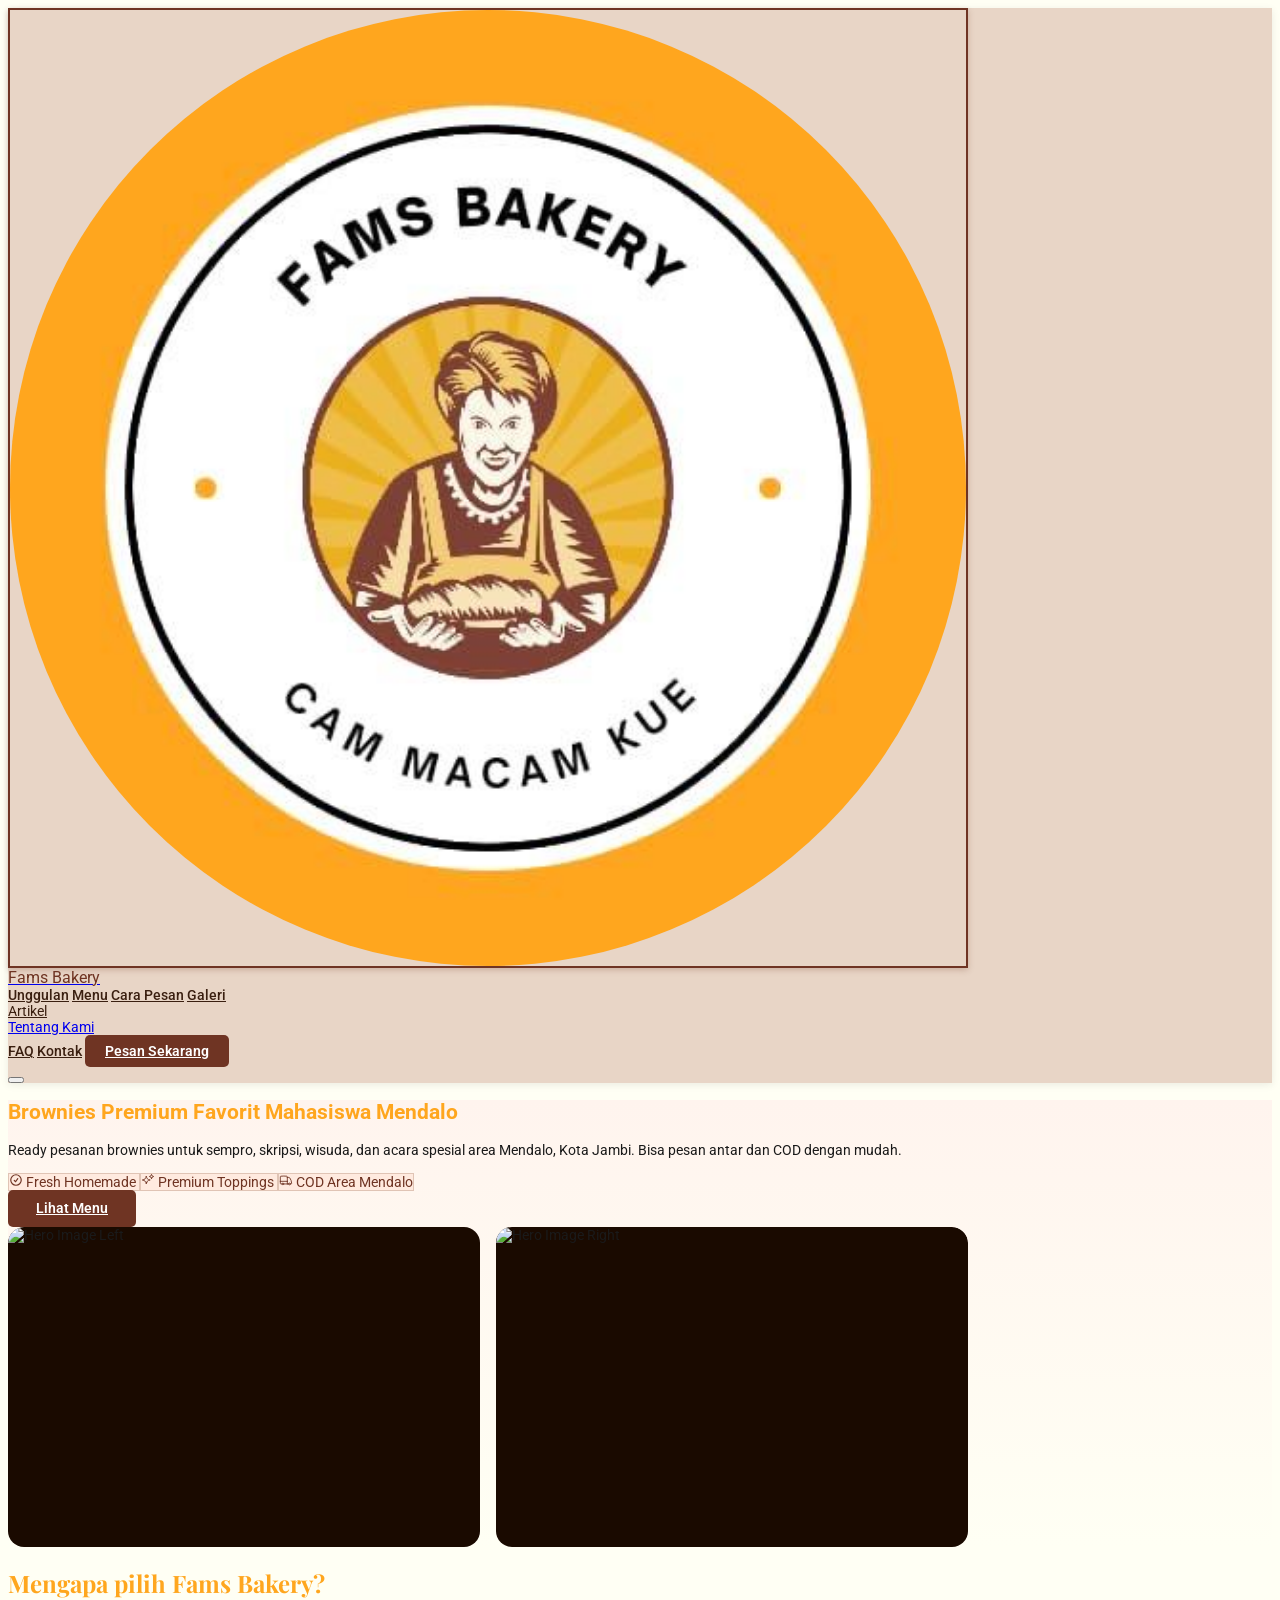
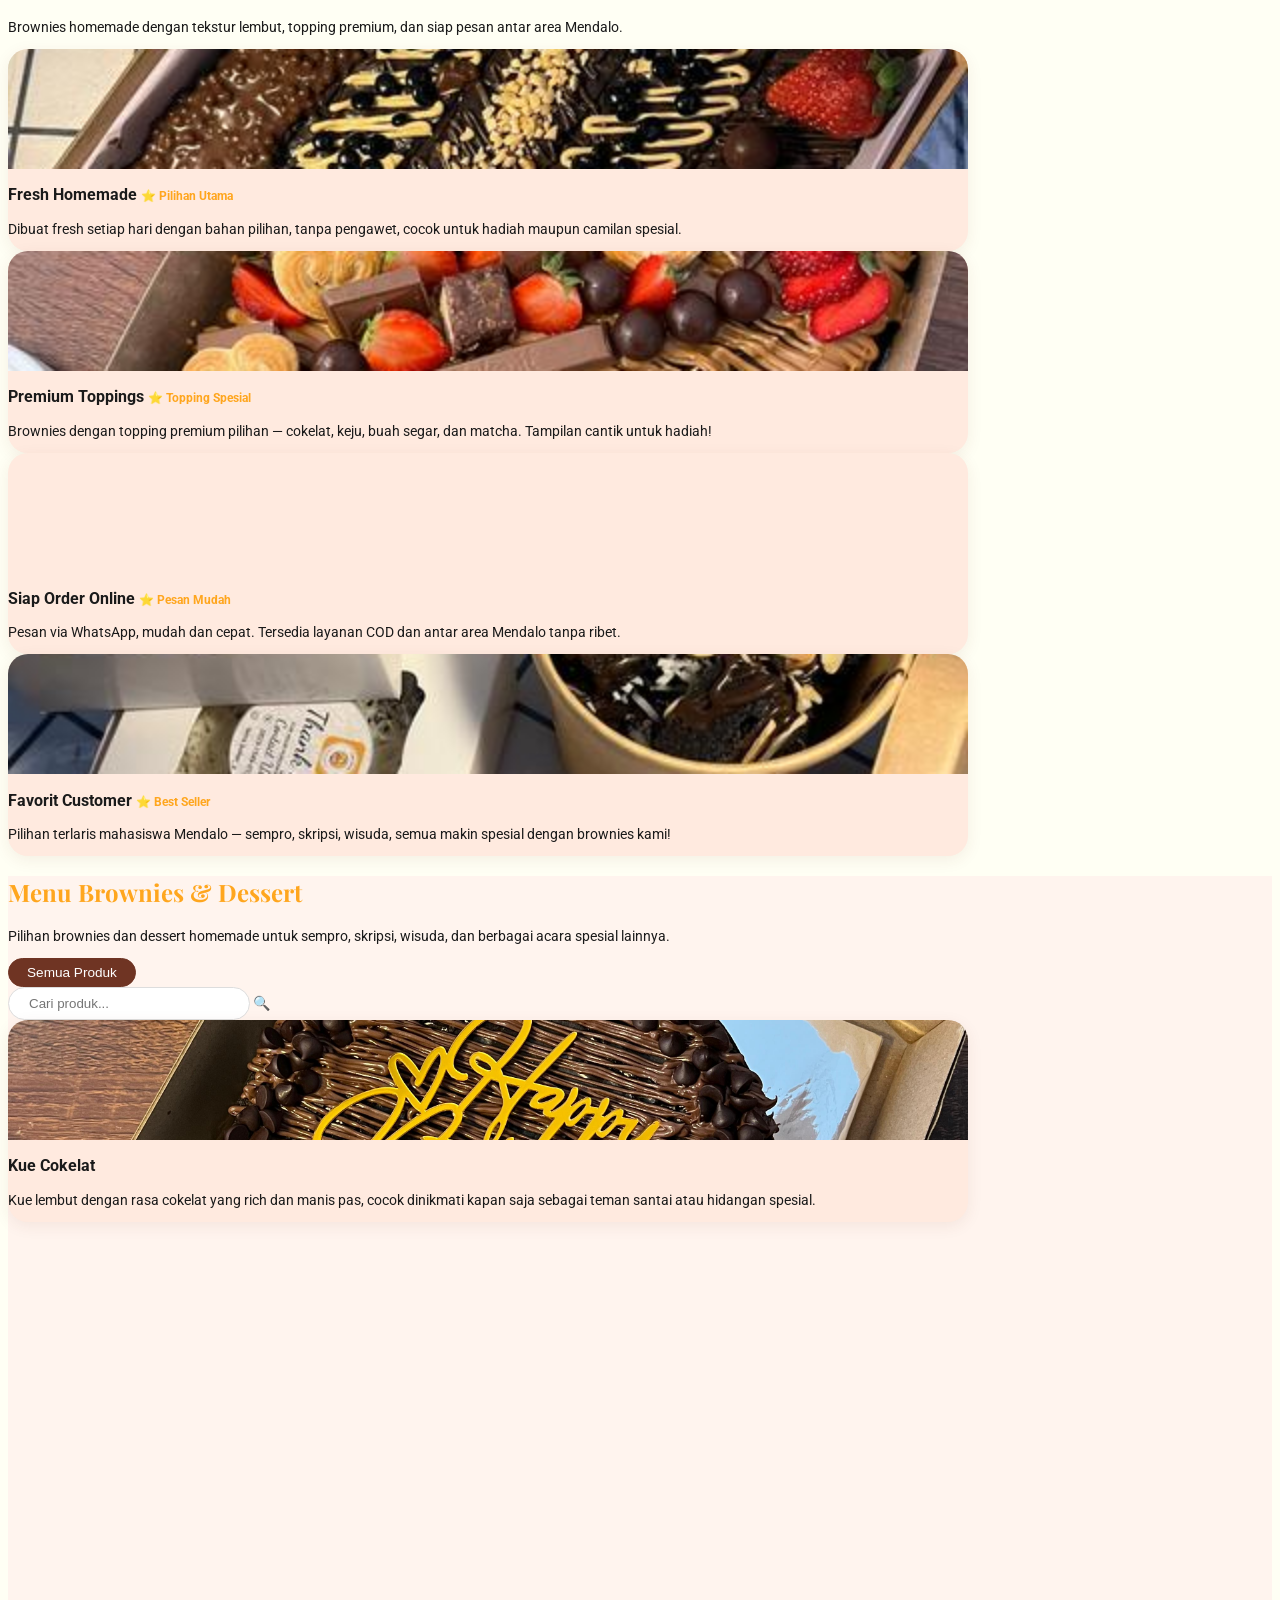
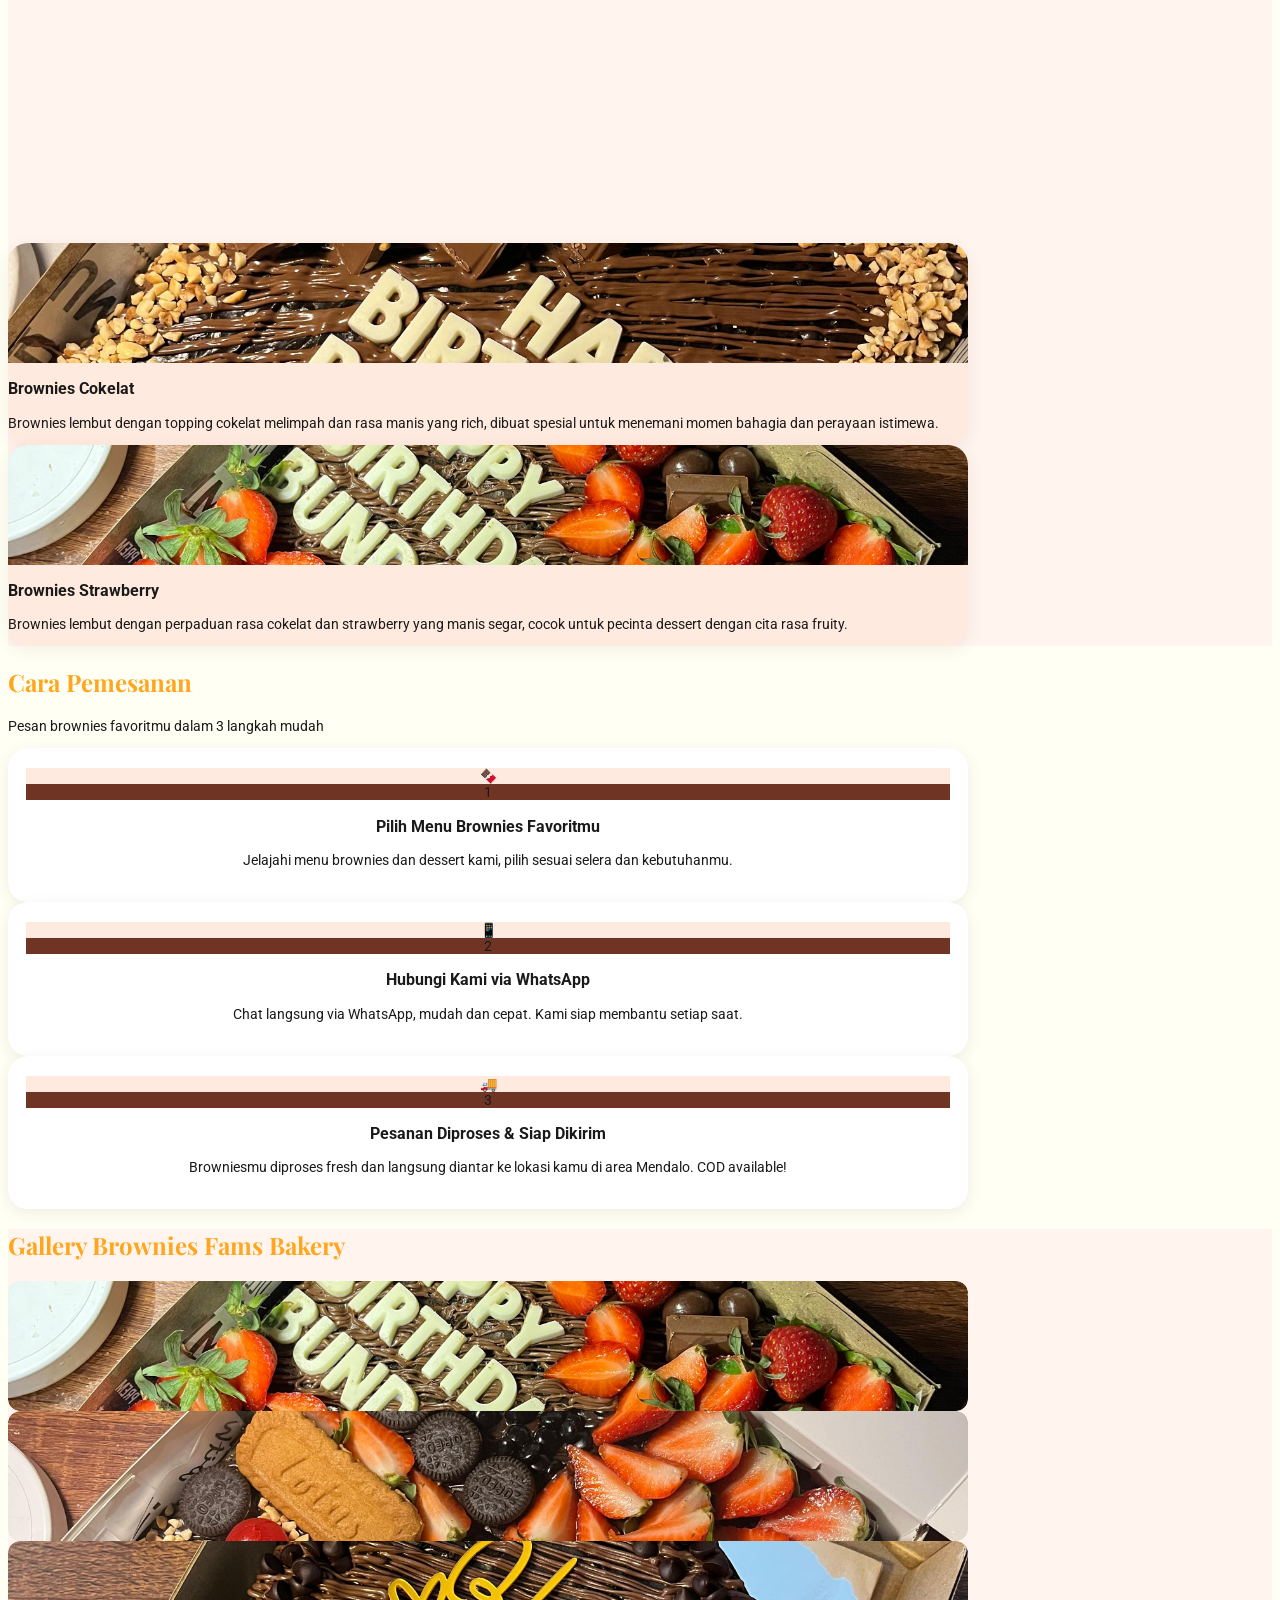
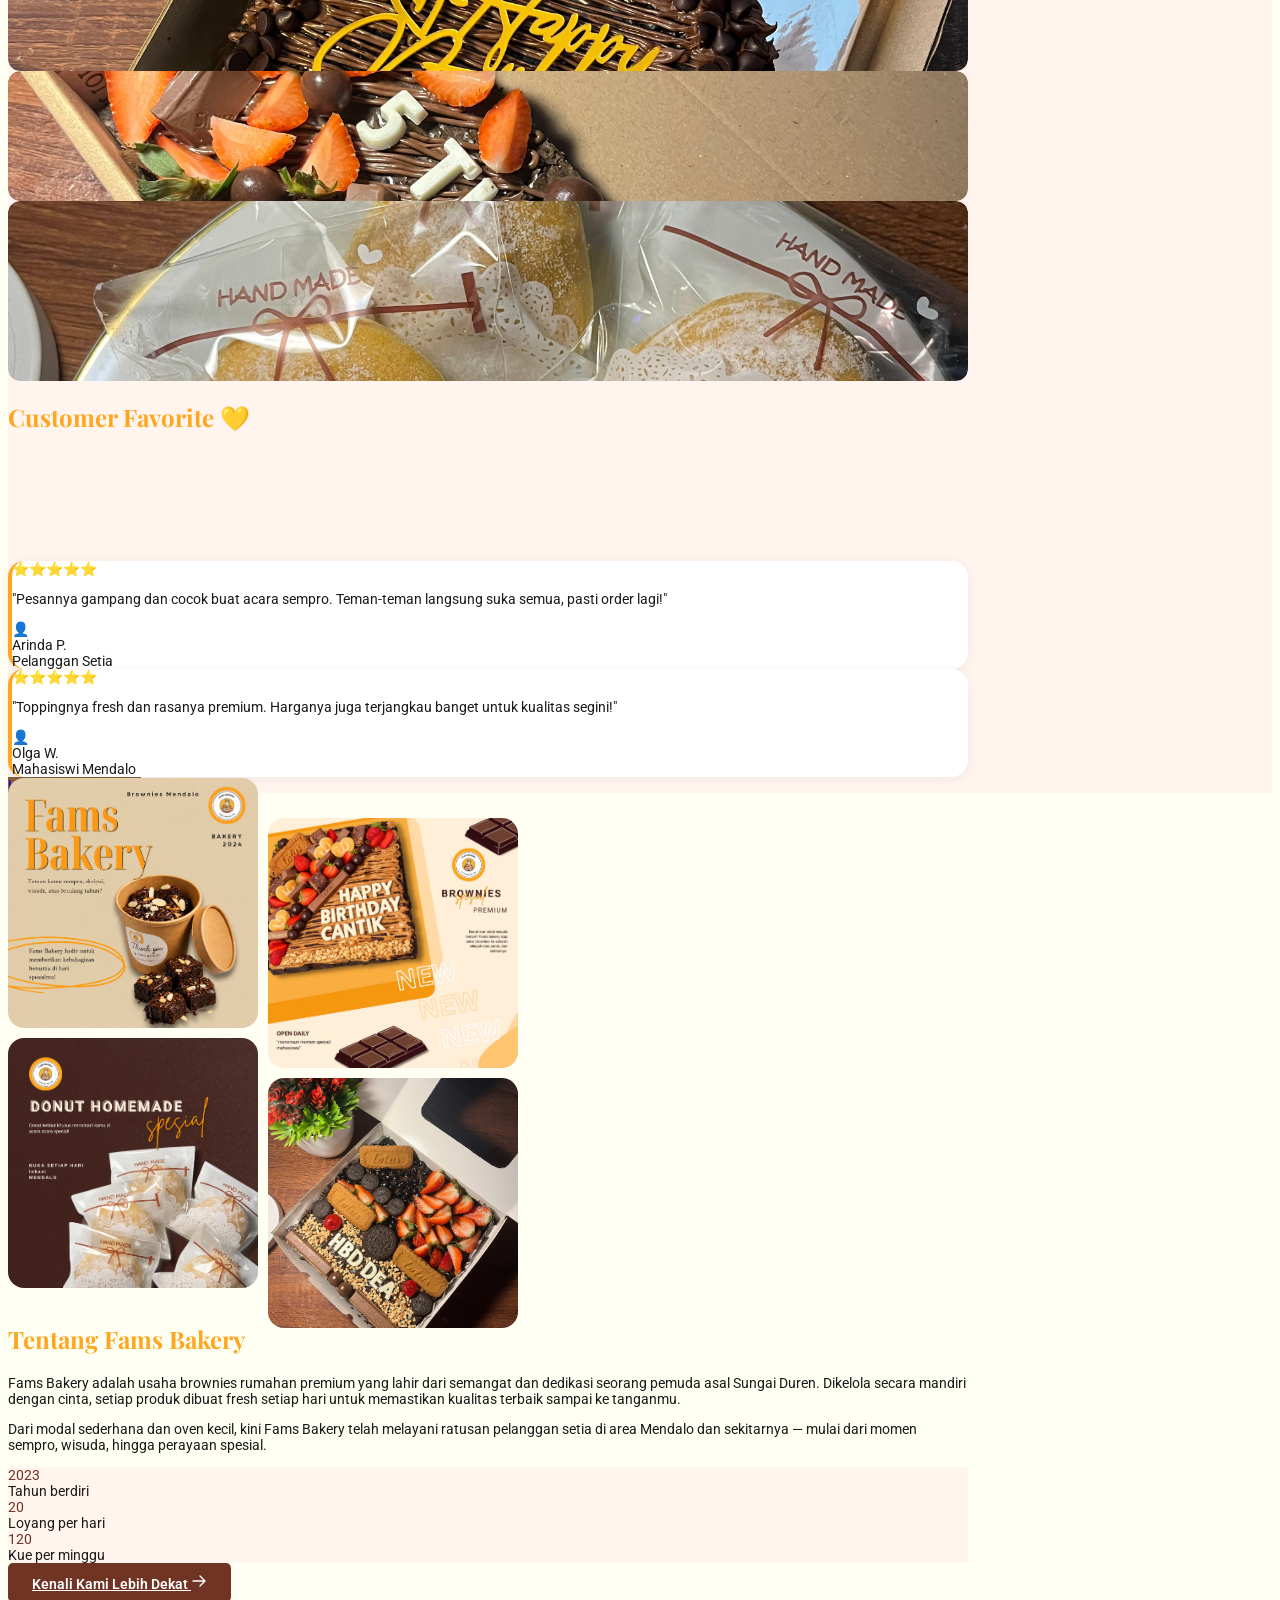
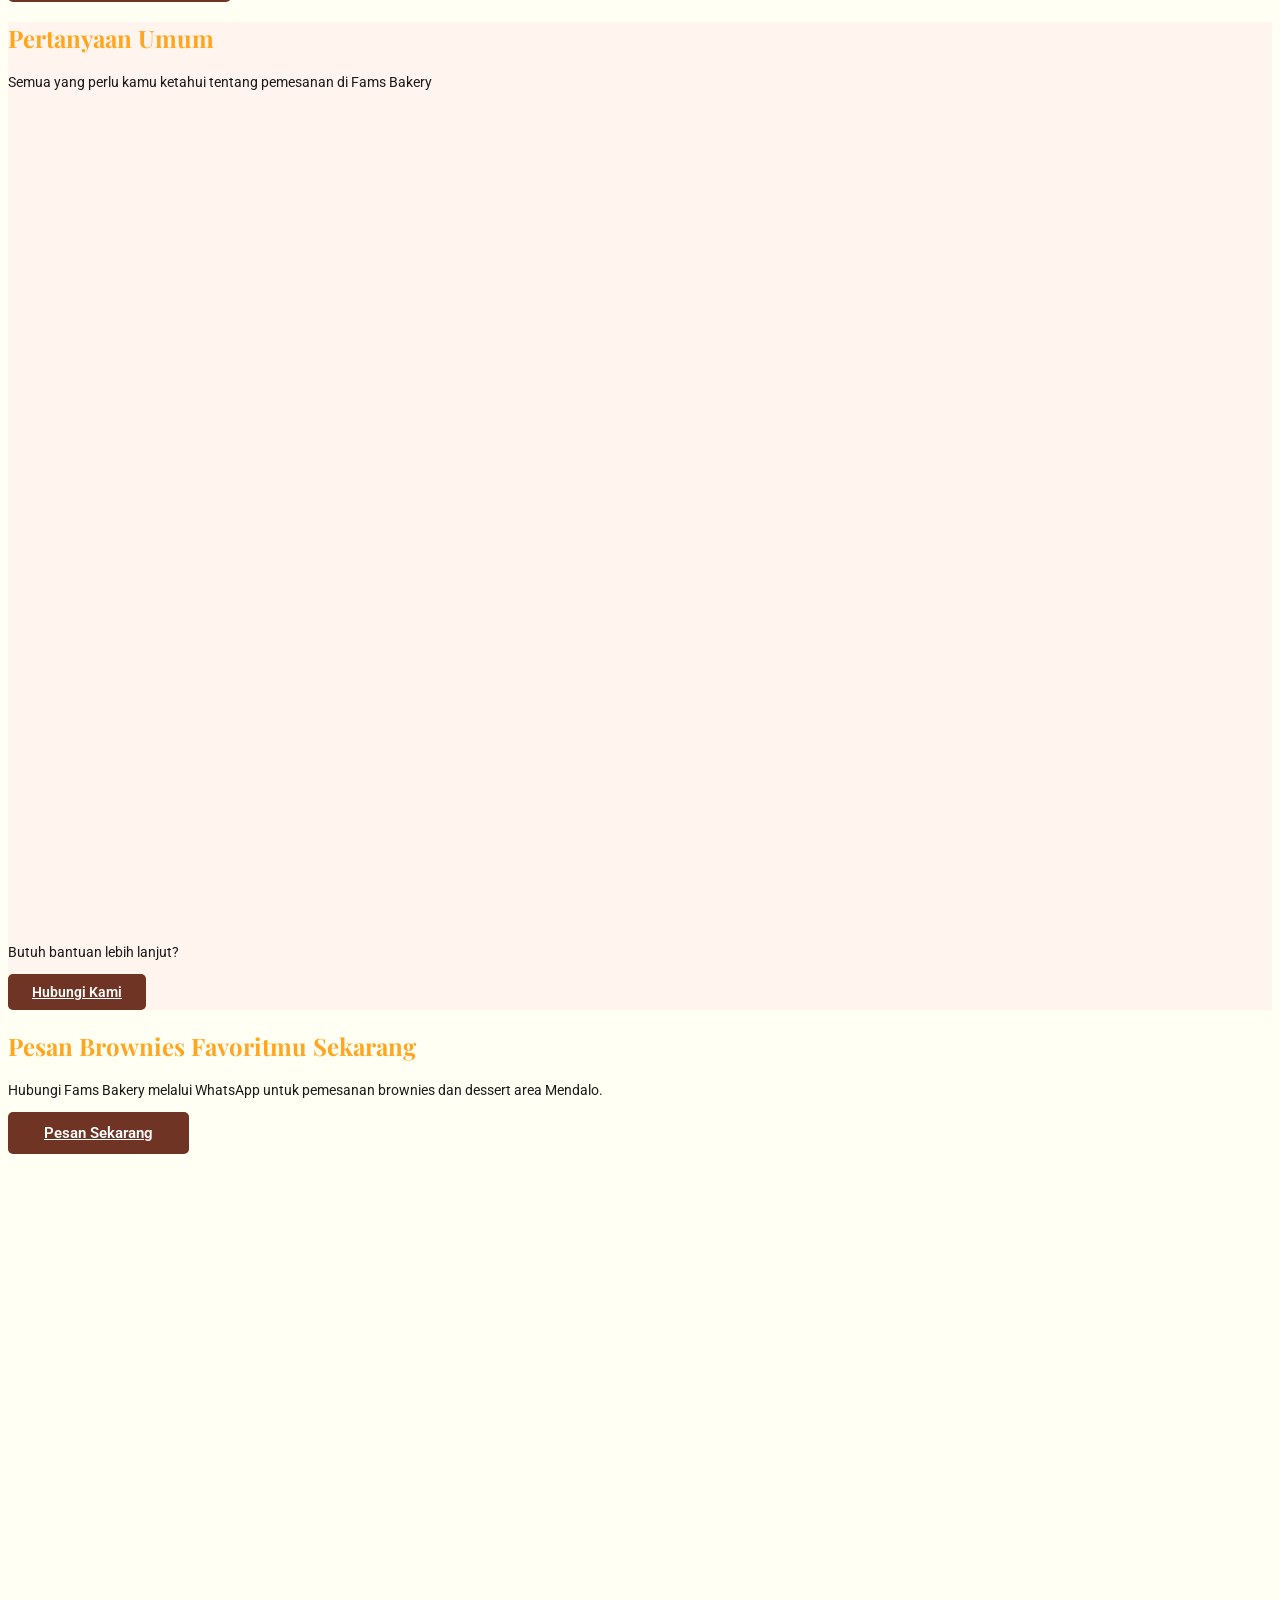
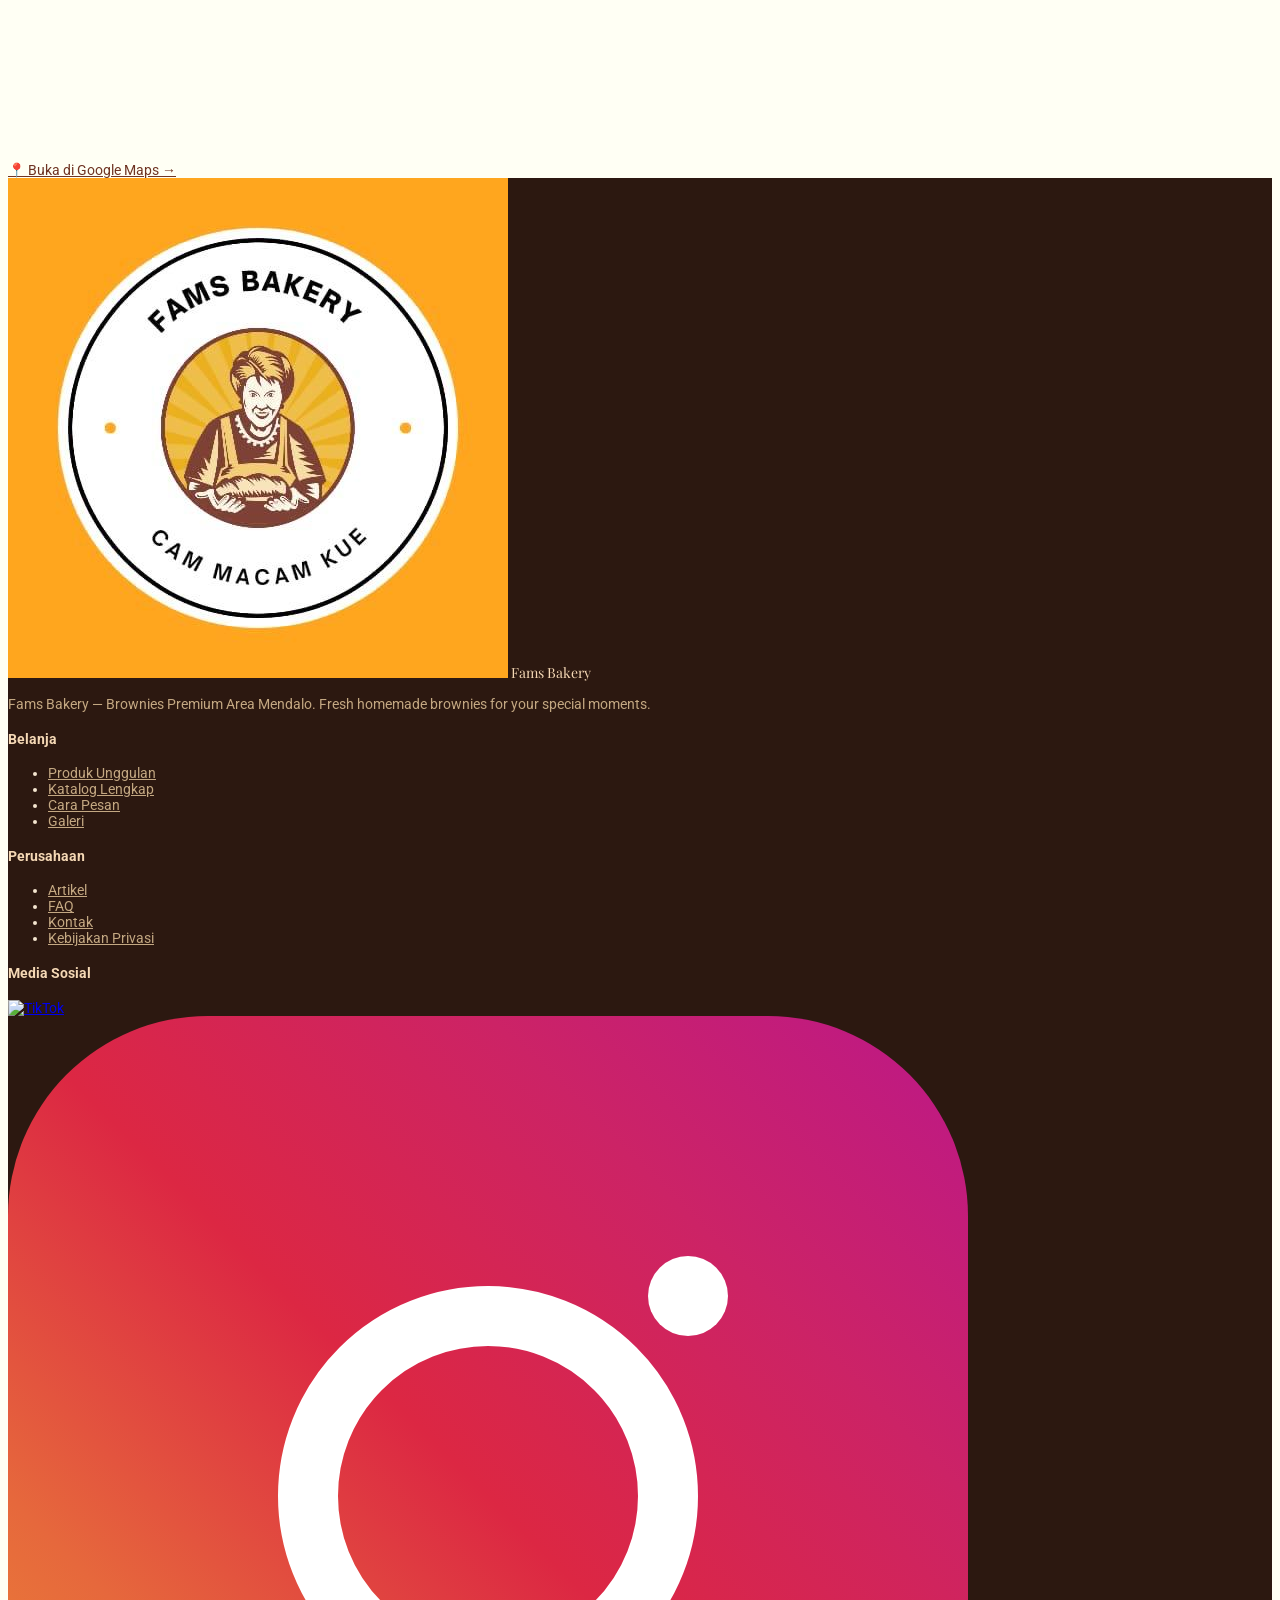
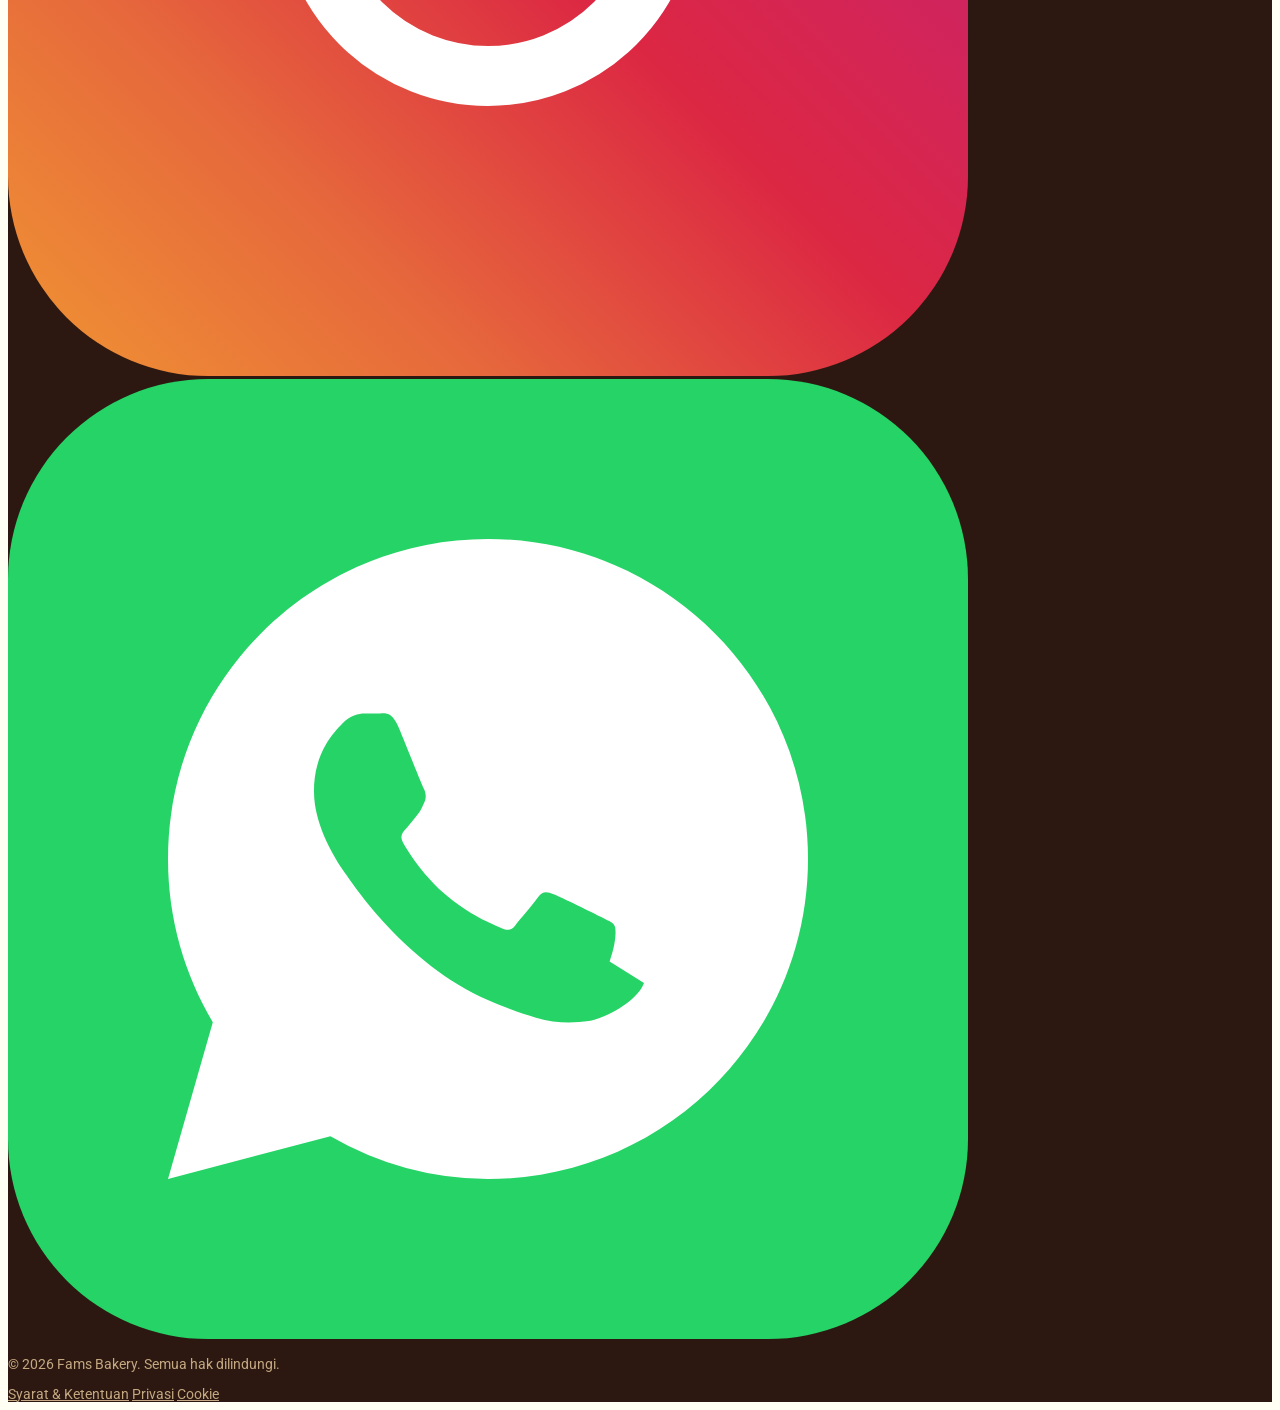
==== index.html @ 745c343c "Clean duplicate project folder" ====
<!DOCTYPE html>
<html lang="id">

<head>
  <meta charset="UTF-8" />
  <meta name="viewport" content="width=device-width, initial-scale=1.0" />
  <title>Fams Bakery — Brownies Premium Area Mendalo</title>
  <meta name="description"
    content="Fams Bakery menyediakan brownies premium homemade di Mendalo, Kota Jambi. Ready pesanan untuk sempro, skripsi, wisuda, dan acara spesial. COD & antar area Mendalo." />
  <meta name="keywords"
    content="brownies, mendalo, jambi, brownies premium, brownies wisuda, brownies sempro, homemade, pesan antar" />
  <link rel="preconnect" href="https://fonts.googleapis.com" />
  <link rel="preconnect" href="https://fonts.gstatic.com" crossorigin />
  <link
    href="https://fonts.googleapis.com/css2?family=Roboto:wght@300;400;500;600;700;900&family=Playfair+Display:wght@700;800&display=swap"
    rel="stylesheet" />
  <link rel="stylesheet" href="css/style.css">
  <script src="https://cdn.tailwindcss.com"></script>
  <script>
    tailwind.config = {
      theme: {
        extend: {
          colors: {
            navbar: '#E8D5C6',
            heading: '#FFA61E',
            bg: '#FFFFF4',
            bgsec: '#FFF4EE',
            btn: '#6F3423',
            card: '#FFEADF',
          },
          fontFamily: {
            roboto: ['Roboto', 'sans-serif'],
            playfair: ['Playfair Display', 'serif'],
          },
        },
      },
    }
  </script>
  
</head>

<body>

  <!-- ===== NAVBAR ===== -->
  <nav class="navbar" id="home">
    <div class="max-w-5xl mx-auto px-6 flex items-center justify-between h-14">
      <!-- Logo -->
      <a href="#home" class="flex items-center gap-2">
        <div class="w-10 h-10 rounded-full overflow-hidden flex-shrink-0"
          style="border: 2px solid #6F3423; box-shadow: 0 2px 6px rgba(111,52,35,0.25);">
          <img
            src="[data-uri]"
            alt="Fams Bakery Logo" style="width:100%; height:100%; object-fit:cover; border-radius:50%; display:block;">
        </div>
        <span class="font-bold" style="color:#6F3423; font-size:1rem;">Fams Bakery</span>
      </a>

      <!-- Desktop Nav -->
      <div class="hidden md:flex items-center gap-4">
        <a href="#products" class="font-medium transition-colors hover:opacity-70"
          style="color:#3a1f10; font-size:0.85rem;">Unggulan</a>
        <a href="#catalog" class="font-medium transition-colors hover:opacity-70"
          style="color:#3a1f10; font-size:0.85rem;">Menu</a>
        <a href="#how-to-order" class="font-medium transition-colors hover:opacity-70"
          style="color:#3a1f10; font-size:0.85rem;">Cara Pesan</a>
        <a href="#gallery" class="font-medium transition-colors hover:opacity-70"
          style="color:#3a1f10; font-size:0.85rem;">Galeri</a>
          <div class="relative group">
        <a href="artikel.html"
            class="font-medium transition-colors hover:opacity-70"
            style="color:#3a1f10; font-size:0.85rem;"> Artikel </a>
          <div class="absolute top-full left-1/2 -translate-x-1/2 hidden group-hover:block bg-[#E8D5C6] shadow-lg rounded-md w-36 z-50">
          
          <!-- Dropdown -->
          <div class="absolute top-full left-0 hidden group-hover:block bg-[#E8D5C6] shadow-lg rounded-md w-36 z-50">
            <a href="tentang.html"
              class="block rounded-md text-center px-3 py-3 text-[#3a1f10] hover:bg-[#D9C1AE]">              Tentang Kami
            </a>

        </div>
      </div>
    </div>

        <a href="#faq" class="font-medium transition-colors hover:opacity-70"
          style="color:#3a1f10; font-size:0.85rem;">FAQ</a>
        <a href="#contact" class="font-medium transition-colors hover:opacity-70"
          style="color:#3a1f10; font-size:0.85rem;">Kontak</a>
        <a href="https://wa.me/6282315490337" target="_blank" class="btn-primary"
          style="font-size:0.85rem; padding:8px 20px;">Pesan Sekarang</a>
      </div>



      
      <!-- Mobile Hamburger -->
      <button class="md:hidden flex flex-col gap-1 p-2" aria-label="Menu">
        <span class="block w-5 h-0.5 bg-btn"></span>
        <span class="block w-5 h-0.5 bg-btn"></span>
        <span class="block w-5 h-0.5 bg-btn"></span>
      </button>
    </div>

    <!-- Mobile Menu -->
    <div id="mobile-menu" class="mobile-menu md:hidden flex-col px-4 pb-4 gap-3" style="background:#E8D5C6;">
      <a href="#home" class="text-sm font-medium py-1" style="color:#4a2c17;">Beranda</a>
      <a href="#products" class="text-sm font-medium py-1" style="color:#4a2c17;">Produk
        Unggulan</a>
      <a href="#catalog" class="text-sm font-medium py-1" style="color:#4a2c17;">Menu</a>
      <a href="#how-to-order" class="text-sm font-medium py-1" style="color:#4a2c17;">Cara
        Pesan</a>
      <a href="#gallery" class="text-sm font-medium py-1" style="color:#4a2c17;">Galeri</a>
      <a href="artikel.html" class="text-sm font-medium py-1" style="color:#4a2c17;">Artikel</a>
      <a href="#faq" class="text-sm font-medium py-1" style="color:#4a2c17;">FAQ</a>
      <a href="#contact" class="text-sm font-medium py-1" style="color:#4a2c17;">Kontak</a>
      <a href="https://wa.me/6282315490337" target="_blank"
        class="btn-primary text-sm text-center mt-2">Pesan Sekarang</a>
    </div>
  </nav>

  <!-- ===== HERO ===== -->
  <section class="hero-section pt-8 pb-0 px-4" id="hero">
    <div class="max-w-5xl mx-auto text-center mb-6">
      <h1 class="font-playfair text-3xl md:text-4xl font-bold" style="color:#FFA61E;">
        Brownies Premium Favorit Mahasiswa Mendalo
      </h1>
      <p class="text-gray-600 max-w-lg mx-auto mb-2 leading-relaxed" style="font-size:0.9rem;">
        Ready pesanan brownies untuk sempro, skripsi, wisuda, dan acara spesial area Mendalo, Kota Jambi. Bisa pesan
        antar dan COD dengan mudah.
      </p>
      <!-- Badge pills -->
      <div class="flex gap-2 justify-center mb-5 flex-wrap">
        <span class="flex items-center gap-1 px-3 py-1 rounded-full text-xs font-medium"
          style="background:#FFEADF; color:#6F3423; border:1px solid #e0c4b5;">
          <svg width="14" height="14" viewBox="0 0 24 24" fill="none" xmlns="http://www.w3.org/2000/svg">
            <path d="M9 12.75L11.25 15 15 9.75M21 12a9 9 0 11-18 0 9 9 0 0118 0z" stroke="#6F3423" stroke-width="2"
              stroke-linecap="round" stroke-linejoin="round" />
          </svg>
          Fresh Homemade
        </span>
        <span class="flex items-center gap-1 px-3 py-1 rounded-full text-xs font-medium"
          style="background:#FFEADF; color:#6F3423; border:1px solid #e0c4b5;">
          <svg width="14" height="14" viewBox="0 0 24 24" fill="none" xmlns="http://www.w3.org/2000/svg">
            <path
              d="M9.813 15.904L9 18.75l-.813-2.846a4.5 4.5 0 00-3.09-3.09L2.25 12l2.846-.813a4.5 4.5 0 003.09-3.09L9 5.25l.813 2.846a4.5 4.5 0 003.09 3.09L15.75 12l-2.846.813a4.5 4.5 0 00-3.09 3.09z"
              stroke="#6F3423" stroke-width="1.5" stroke-linecap="round" stroke-linejoin="round" />
            <path
              d="M18.259 8.715L18 9.75l-.259-1.035a3.375 3.375 0 00-2.455-2.456L14.25 6l1.036-.259a3.375 3.375 0 002.455-2.456L18 2.25l.259 1.035a3.375 3.375 0 002.456 2.456L21.75 6l-1.035.259a3.375 3.375 0 00-2.456 2.456z"
              stroke="#6F3423" stroke-width="1.5" stroke-linecap="round" stroke-linejoin="round" />
          </svg>
          Premium Toppings
        </span>
        <span class="flex items-center gap-1 px-3 py-1 rounded-full text-xs font-medium"
          style="background:#FFEADF; color:#6F3423; border:1px solid #e0c4b5;">
          <svg width="14" height="14" viewBox="0 0 24 24" fill="none" xmlns="http://www.w3.org/2000/svg">
            <path
              d="M8.25 18.75a1.5 1.5 0 01-3 0m3 0a1.5 1.5 0 00-3 0m3 0h6m-9 0H3.375a1.125 1.125 0 01-1.125-1.125V14.25m17.25 4.5a1.5 1.5 0 01-3 0m3 0a1.5 1.5 0 00-3 0m3 0h1.125c.621 0 1.129-.504 1.09-1.124a17.902 17.902 0 00-3.213-9.193 2.056 2.056 0 00-1.58-.86H14.25M16.5 18.75h-2.25m0-11.177v-.958c0-.568-.422-1.048-.987-1.106a48.554 48.554 0 00-10.026 0 1.106 1.106 0 00-.987 1.106v7.635m12-6.677v6.677m0 4.5v-4.5m0 0h-12"
              stroke="#6F3423" stroke-width="1.5" stroke-linecap="round" stroke-linejoin="round" />
          </svg>
          COD Area Mendalo
        </span>
      </div>
      <div class="flex flex-col sm:flex-row gap-3 justify-center">
        <a href="#catalog" class="btn-primary text-center"
          style="font-size:0.9rem; padding:10px 28px;">Lihat Menu</a>
      </div>
    </div>
    <!-- BAGIAN GAMBAR -->
    <div class="max-w-5xl mx-auto">
      <div style="display:flex; gap:16px; height:320px; border-radius:16px 16px 0 0; overflow:hidden;">

        <div style="flex:1; overflow:hidden; border-radius:16px; background:#1a0a00;">
          <img 
            src="https://images.unsplash.com/photo-1578985545062-69928b1d9587?w=600&q=8" 
            alt="Hero Image Left"
            style="width:100%; height:100%; object-fit:cover; display:block;"
          />
        </div>

        <div style="flex:1; overflow:hidden; border-radius:16px; background:#1a0a00;">
          <img 
            src="https://images.unsplash.com/photo-1509440159596-0249088772ff?w=600&q=80" 
            alt="Hero Image Right"
            style="width:100%; height:100%; object-fit:cover; display:block;"
          />
        </div>

      </div>
    </div>

  </section>

  <!-- ===== FEATURED PRODUCTS ===== -->
  <section class="py-10 px-4" id="products" style="background:#FFFFF4;">
    <div class="max-w-5xl mx-auto">
      <div class="text-center mb-3">
        <h2 class="section-title text-xl md:text-2xl mb-2">Mengapa pilih Fams Bakery?</h2>
        <p class="text-gray-500 text-sm">Brownies homemade dengan tekstur lembut, topping premium, dan siap pesan antar
          area Mendalo.</p>
      </div>

      <!-- Filter tabs -->


      <!-- Product grid -->
      <div class="grid grid-cols-1 sm:grid-cols-2 md:grid-cols-4 gap-4">
        <!-- Card 1 -->
        <div class="product-card">
          <div class="product-img"
            style="background:url('[data-uri]') center/cover no-repeat;">
          </div>
          <div class="p-4">
            <h3 class="font-bold text-sm mb-1">Fresh Homemade <span
                style="color:#FFA61E; font-size:0.75rem; font-weight:700;">⭐ Pilihan Utama</span></h3>
            <p class="text-xs text-gray-500 mb-2">Dibuat fresh setiap hari dengan bahan pilihan, tanpa pengawet, cocok
              untuk hadiah maupun camilan spesial.</p>
            <span class="font-bold text-sm" style="color:#6F3423;"></span>
          </div>
        </div>
        <!-- Card 2 -->
        <div class="product-card">
          <div class="product-img"
            style="background:url('[data-uri]') center/cover no-repeat;">
          </div>
          <div class="p-4">
            <h3 class="font-bold text-sm mb-1">Premium Toppings <span
                style="color:#FFA61E; font-size:0.75rem; font-weight:700;">⭐ Topping Spesial</span></h3>
            <p class="text-xs text-gray-500 mb-2">Brownies dengan topping premium pilihan — cokelat, keju, buah segar,
              dan matcha. Tampilan cantik untuk hadiah!</p>
            <span class="font-bold text-sm" style="color:#6F3423;"></span>
          </div>
        </div>
        <!-- Card 3 -->
        <div class="product-card">
          <div class="product-img"
            style="background:url('https://img.freepik.com/vektor-premium/logo-media-sosial-vektor-whatsapp_1093524-447.jpg?semt=ais_hybrid&w=740&q=80') center/cover no-repeat;">
          </div>
          <div class="p-4">
            <h3 class="font-bold text-sm mb-1">Siap Order Online <span
                style="color:#FFA61E; font-size:0.75rem; font-weight:700;">⭐ Pesan Mudah</span></h3>
            <p class="text-xs text-gray-500 mb-2">Pesan via WhatsApp, mudah dan cepat. Tersedia layanan COD dan antar
              area Mendalo tanpa ribet.</p>
            <span class="font-bold text-sm" style="color:#6F3423;"></span>
          </div>
        </div>
        <!-- Card 4 -->
        <div class="product-card">
          <div class="product-img"
            style="background:url('[data-uri]') center/cover no-repeat;">
          </div>
          <div class="p-4">
            <h3 class="font-bold text-sm mb-1">Favorit Customer <span
                style="color:#FFA61E; font-size:0.75rem; font-weight:700;">⭐ Best Seller</span></h3>
            <p class="text-xs text-gray-500 mb-2">Pilihan terlaris mahasiswa Mendalo — sempro, skripsi, wisuda, semua
              makin spesial dengan brownies kami!</p>
            <span class="font-bold text-sm" style="color:#6F3423;"></span>
          </div>
        </div>
      </div>
    </div>
  </section>

  <!-- ===== PRODUCT CATALOG ===== -->
  <section class="py-10 px-4" id="catalog" style="background:#FFF4EE;">
    <div class="max-w-5xl mx-auto">
      <div class="text-center mb-3">
        <h2 class="section-title text-xl md:text-2xl mb-2">Menu Brownies & Dessert</h2>
        <p class="text-gray-500 text-sm">Pilihan brownies dan dessert homemade untuk sempro, skripsi, wisuda, dan
          berbagai acara spesial lainnya.</p>
      </div>

      <!-- Filters & Search -->
      <div class="flex flex-col sm:flex-row gap-3 items-center justify-between mb-8 mt-6">
        <div class="flex gap-2 flex-wrap justify-center sm:justify-start">
          <button class="cat-btn active">Semua Produk</button>
        </div>
        <div class="relative">
          <input type="text" placeholder="Cari produk..." class="search-bar pr-10 text-sm" style="min-width:200px;" />
          <span class="absolute right-3 top-1/2 -translate-y-1/2 text-gray-400">🔍</span>
        </div>
      </div>

      <!-- Catalog Grid -->
      <div class="grid grid-cols-1 sm:grid-cols-2 md:grid-cols-3 gap-5 mb-8">
        <!-- Repeating product cards for catalog -->
        <div class="product-card">
          <div class="product-img"
            style="background:url('img/HBD.jpeg') center/cover no-repeat;">
          </div>
          <div class="p-4">
            <h3 class="font-bold text-sm mb-1">Kue Cokelat</h3>
            <p class="text-xs text-gray-500 mb-2">Kue lembut dengan rasa cokelat yang rich dan manis pas, cocok dinikmati kapan saja sebagai teman santai atau hidangan spesial.</p>
            <span class="font-bold text-sm" style="color:#6F3423;"></span>
          </div>
        </div>
        <div class="product-card">
          <div class="product-img" style="background:url('img/HBD\ DEA.jpeg') center/cover no-repeat;"></div>
          <div class="p-4">
            <h3 class="font-bold text-sm mb-1">Brownies Mix</h3>
            <p class="text-xs text-gray-500 mb-2">Brownies Mix buah dengan biskuit cokelat, cocok dijadikan oleh-oleh
              untuk orang terkasih</p>
            <span class="font-bold text-sm" style="color:#6F3423;"></span>
          </div>
        </div>
        <div class="product-card">
          <div class="product-img"
            style="background:url('img/B\ PYRAMID.jpeg') center/cover no-repeat;">
          </div>
          <div class="p-4">
            <h3 class="font-bold text-sm mb-1">Brownies Pyramid</h3>
            <p class="text-xs text-gray-500 mb-2">Brownies lembut dengan susunan unik berbentuk piramida, dipadukan dengan rasa cokelat yang rich dan topping premium yang menggoda di setiap gigitan. </p>
            <span class="font-bold text-sm" style="color:#6F3423;"></span>
          </div>
        </div>
        <div class="product-card">
          <div class="product-img"
            style="background:url('img/B\ MATCHA.jpeg') center/cover no-repeat;">
          </div>
          <div class="p-4">
            <h3 class="font-bold text-sm mb-1">Brownies Matcha</h3>
            <p class="text-xs text-gray-500 mb-2">Perpaduan brownies dengan matcha premium, aroma harum dan rasa yang
              khas...</p>
            <span class="font-bold text-sm" style="color:#6F3423;"></span>
          </div>
        </div>
        <div class="product-card">
          <div class="product-img"
            style="background:url('img/B\ COKELAT.jpeg') center/cover no-repeat;">
          </div>
          <div class="p-4">
            <h3 class="font-bold text-sm mb-1">Brownies Cokelat</h3>
            <p class="text-xs text-gray-500 mb-2">Brownies lembut dengan topping cokelat melimpah dan rasa manis yang rich, dibuat spesial untuk menemani momen bahagia dan perayaan istimewa.</p>
            <span class="font-bold text-sm" style="color:#6F3423;"></span>
          </div>
        </div>
        <div class="product-card">
          <div class="product-img"
            style="background:url('img/HBD2.jpeg') center/cover no-repeat;">
          </div>
          <div class="p-4">
            <h3 class="font-bold text-sm mb-1">Brownies Strawberry</h3>
            <p class="text-xs text-gray-500 mb-2">Brownies lembut dengan perpaduan rasa cokelat dan strawberry yang manis segar, cocok untuk pecinta dessert dengan cita rasa fruity.</p>
            <span class="font-bold text-sm" style="color:#6F3423;"></span>
          </div>
        </div>

            

    </div>
  </section>

  <!-- ===== HOW TO ORDER ===== -->
  <section class="py-10 px-4" id="how-to-order" style="background:#FFFFF4;">
    <div class="max-w-5xl mx-auto">
      <div class="text-center mb-3">
        <h2 class="section-title text-xl md:text-2xl mb-2">Cara Pemesanan</h2>
        <p class="text-gray-500 text-sm">Pesan brownies favoritmu dalam 3 langkah mudah</p>
      </div>

      <div class="grid grid-cols-1 md:grid-cols-3 gap-6 mt-10">
        <!-- Step 1 -->
        <div class="step-card">
          <div class="w-14 h-14 rounded-full flex items-center justify-center text-2xl mb-4 mx-auto"
            style="background:#FFEADF;">🍫</div>
          <div class="w-8 h-8 rounded-full flex items-center justify-center text-xs font-bold text-white mx-auto mb-3"
            style="background:#6F3423;">1</div>
          <h3 class="font-bold mb-2 text-base">Pilih Menu Brownies Favoritmu</h3>
          <p class="text-gray-500 text-xs leading-relaxed">Jelajahi menu brownies dan dessert kami, pilih sesuai selera
            dan kebutuhanmu.</p>
        </div>
        <!-- Step 2 -->
        <div class="step-card">
          <div class="w-14 h-14 rounded-full flex items-center justify-center text-2xl mb-4 mx-auto"
            style="background:#FFEADF;">📱</div>
          <div class="w-8 h-8 rounded-full flex items-center justify-center text-xs font-bold text-white mx-auto mb-3"
            style="background:#6F3423;">2</div>
          <h3 class="font-bold mb-2 text-base">Hubungi Kami via WhatsApp</h3>
          <p class="text-gray-500 text-xs leading-relaxed">Chat langsung via WhatsApp, mudah dan cepat. Kami siap
            membantu setiap saat.</p>
        </div>
        <!-- Step 3 -->
        <div class="step-card">
          <div class="w-14 h-14 rounded-full flex items-center justify-center text-2xl mb-4 mx-auto"
            style="background:#FFEADF;">🚚</div>
          <div class="w-8 h-8 rounded-full flex items-center justify-center text-xs font-bold text-white mx-auto mb-3"
            style="background:#6F3423;">3</div>
          <h3 class="font-bold mb-2 text-base">Pesanan Diproses & Siap Dikirim</h3>
          <p class="text-gray-500 text-xs leading-relaxed">Browniesmu diproses fresh dan langsung diantar ke lokasi kamu
            di area Mendalo. COD available!</p>
        </div>
      </div>
    </div>
  </section>

  <!-- ===== GALLERY & TESTIMONIALS ===== -->
  <section class="py-10 px-4" id="gallery" style="background:#FFF4EE;">
    <div class="max-w-5xl mx-auto">
      <div class="grid grid-cols-1 md:grid-cols-2 gap-10">
        <!-- Gallery Left -->
        <div>
          <h2 class="section-title text-xl md:text-2xl mb-6">Gallery Brownies Fams Bakery</h2>
          <div class="grid grid-cols-2 gap-3">
            <div class="gallery-img" style="height:130px;">
              <div
                style="height:100%;background:url('img/HBD2.jpeg') center/cover no-repeat; border-radius:12px;">
              </div>
            </div>
            <div class="gallery-img" style="height:130px;">
              <div
                style="height:100%;background:url('img/HBD\ DEA.jpeg') center/cover no-repeat; border-radius:12px;">
              </div>
            </div>
            <div class="gallery-img" style="height:130px;">
              <div
                style="height:100%;background:url('img/HBD.jpeg') center/cover no-repeat; border-radius:12px;">
              </div>
            </div>
            <div class="gallery-img" style="height:130px;">
              <div
                style="height:100%;background:url('img/5TH.jpeg') center/cover no-repeat; border-radius:12px;">
              </div>
            </div>
            <div class="gallery-img col-span-2" style="height:180px;">
              <div
                style="height:100%;background:url('img/D.jpeg') center/cover no-repeat; border-radius:12px;">
              
              </div>
            </div>
          </div>
        </div>
        
        <!-- Testimonials Right -->
        <div>
          <h2 class="section-title text-xl md:text-2xl mb-6">Customer Favorite 💛</h2>
          <div class="flex flex-col gap-4">
            <div class="testimonial-card p-4">
              <div class="flex items-center gap-1 mb-2">⭐⭐⭐⭐⭐</div>
              <p class="text-xs text-gray-600 mb-3 leading-relaxed">"Browniesnya lembut banget dan tampilannya cantik
                buat hadiah. Recommended banget buat yang mau kasih kado wisuda!"</p>
              <div class="flex items-center gap-2">
                <div class="w-8 h-8 rounded-full bg-amber-200 flex items-center justify-center text-sm">👤</div>
                <div>
                  <div class="font-semibold text-xs">Indah K.</div>
                  <div class="text-xs text-gray-400">Mahasiswi Mendalo</div>
                </div>
              </div>
            </div>
            <div class="testimonial-card p-4">
              <div class="flex items-center gap-1 mb-2">⭐⭐⭐⭐⭐</div>
              <p class="text-xs text-gray-600 mb-3 leading-relaxed">"Pesannya gampang dan cocok buat acara sempro.
                Teman-teman langsung suka semua, pasti order lagi!"</p>
              <div class="flex items-center gap-2">
                <div class="w-8 h-8 rounded-full bg-amber-200 flex items-center justify-center text-sm">👤</div>
                <div>
                  <div class="font-semibold text-xs">Arinda P.</div>
                  <div class="text-xs text-gray-400">Pelanggan Setia</div>
                </div>
              </div>
            </div>
            <div class="testimonial-card p-4">
              <div class="flex items-center gap-1 mb-2">⭐⭐⭐⭐⭐</div>
              <p class="text-xs text-gray-600 mb-3 leading-relaxed">"Toppingnya fresh dan rasanya premium. Harganya juga
                terjangkau banget untuk kualitas segini!"</p>
              <div class="flex items-center gap-2">
                <div class="w-8 h-8 rounded-full bg-amber-200 flex items-center justify-center text-sm">👤</div>
                <div>
                  <div class="font-semibold text-xs">Olga W.</div>
                  <div class="text-xs text-gray-400">Mahasiswi Mendalo</div>
                </div>
              </div>
            </div>
          </div>
        </div>
      </div>
    </div>
    <!-- Tengah Bawah -->
    <div class="text-center mt-10">
      <a href="https://www.instagram.com/fams.baker_s/"
        class="inline-block px-6 py-3 rounded-lg text-white font-medium"
        style="background:#8B5E3C;">
        Lihat selengkapnya...
      </a>
    </div>
  </div>
  </section>

  <!-- ===== ABOUT TEASER ===== -->
  <section class="py-10 px-4" id="about" style="background:#FFFFF4;">
    <div class="max-w-5xl mx-auto">
      <div class="grid grid-cols-1 md:grid-cols-2 gap-12 items-center">
        <!-- Left: Image collage -->
        <div class="grid grid-cols-2 gap-3">
<div style="display:grid;grid-template-columns:repeat(2,250px);gap:10px;align-items:start;">
    <div style="width:250px;height:250px;background:url('img/Brownies.jpeg') center/cover no-repeat;border-radius:16px;transform:translateY(-15px);"></div>
    <div style="width:250px;height:250px;background:url('img/Cake.jpeg') center/cover no-repeat;border-radius:16px;transform:translateY(25px);"></div>
    <div style="width:250px;height:250px;background:url('img/Donut.jpeg') center/cover no-repeat;border-radius:16px;transform:translateY(-15px);"></div>
    <div style="width:250px;height:250px;background:url('img/Favs.jpeg') center/cover no-repeat;border-radius:16px;transform:translateY(25px);"></div>
</div>
</div>
        <!-- Right: Teaser Text + Link -->
        <div>
          <h2 class="section-title text-xl md:text-2xl mb-4">Tentang Fams Bakery</h2>
          <p class="text-gray-600 text-sm leading-relaxed mb-4">
            Fams Bakery adalah usaha brownies rumahan premium yang lahir dari semangat dan dedikasi seorang pemuda
            asal Sungai Duren. Dikelola secara mandiri dengan cinta, setiap produk dibuat fresh setiap hari
            untuk memastikan kualitas terbaik sampai ke tanganmu.
          </p>
          <p class="text-gray-500 text-sm leading-relaxed mb-6">
            Dari modal sederhana dan oven kecil, kini Fams Bakery telah melayani ratusan pelanggan setia
            di area Mendalo dan sekitarnya — mulai dari momen sempro, wisuda, hingga perayaan spesial.
          </p>

          <!-- Stats -->
          <div class="grid grid-cols-3 gap-4 mb-6">
            <div class="text-center p-4 rounded-2xl" style="background:#FFF4EE;">
              <div class="text-2xl font-black" style="color:#6F3423;">2023</div>
              <div class="text-xs text-gray-500 mt-1">Tahun berdiri</div>
            </div>
            <div class="text-center p-4 rounded-2xl" style="background:#FFF4EE;">
              <div class="text-2xl font-black" style="color:#6F3423;">20</div>
              <div class="text-xs text-gray-500 mt-1">Loyang per hari</div>
            </div>
            <div class="text-center p-4 rounded-2xl" style="background:#FFF4EE;">
              <div class="text-2xl font-black" style="color:#6F3423;">120</div>
              <div class="text-xs text-gray-500 mt-1">Kue per minggu</div>
            </div>
          </div>

          <!-- CTA to page 2 -->
          <a href="artikel.html" class="btn-primary inline-flex items-center gap-2">
            Kenali Kami Lebih Dekat
            <svg width="16" height="16" viewBox="0 0 24 24" fill="none" xmlns="http://www.w3.org/2000/svg">
              <path d="M13.5 4.5L21 12m0 0l-7.5 7.5M21 12H3" stroke="white" stroke-width="2" stroke-linecap="round" stroke-linejoin="round"/>
            </svg>
          </a>
        </div>
      </div>
    </div>
  </section>

  <!-- ===== FAQ ===== -->
  <section class="py-10 px-4" id="faq" style="background:#FFF4EE;">
    <div class="max-w-5xl mx-auto">
      <div class="text-center mb-3">
        <h2 class="section-title text-xl md:text-2xl mb-2">Pertanyaan Umum</h2>
        <p class="text-gray-500 text-sm">Semua yang perlu kamu ketahui tentang pemesanan di Fams Bakery</p>
      </div>

      <div class="grid grid-cols-1 sm:grid-cols-2 md:grid-cols-3 gap-4 mt-10">
        <div class="faq-card">
          <div class="text-2xl mb-3">🎓</div>
          <h3 class="font-bold text-sm mb-2">Apakah bisa pesan brownies untuk acara wisuda?</h3>
          <p class="text-xs text-gray-500 leading-relaxed">Tentu! Kami melayani pesanan khusus wisuda, sempro, skripsi,
            dan acara spesial lainnya. Hubungi kami untuk desain custom.</p>
        </div>
        <div class="faq-card">
          <div class="text-2xl mb-3">🚚</div>
          <h3 class="font-bold text-sm mb-2">Apakah melayani pesan antar area Mendalo?</h3>
          <p class="text-xs text-gray-500 leading-relaxed">Ya! Kami melayani antar ke seluruh area Mendalo dan
            sekitarnya. Tersedia juga opsi COD untuk kemudahanmu.</p>
        </div>
        <div class="faq-card">
          <div class="text-2xl mb-3">📋</div>
          <h3 class="font-bold text-sm mb-2">Minimal order berapa hari sebelumnya?</h3>
          <p class="text-xs text-gray-500 leading-relaxed">Untuk pesanan reguler bisa H-1, untuk pesanan custom atau
            dalam jumlah besar disarankan pesan minimal 2-3 hari sebelumnya.</p>
        </div>
        <div class="faq-card">
          <div class="text-2xl mb-3">🍫</div>
          <h3 class="font-bold text-sm mb-2">Apakah tersedia brownies ready stock setiap hari?</h3>
          <p class="text-xs text-gray-500 leading-relaxed">Ya! Kami buat fresh setiap hari, jadi ready stock selalu
            tersedia. Hubungi kami untuk mengecek ketersediaan hari ini.</p>
        </div>
        <div class="faq-card">
          <div class="text-2xl mb-3">📍</div>
          <h3 class="font-bold text-sm mb-2">Di mana lokasi Fams Bakery?</h3>
          <p class="text-xs text-gray-500 leading-relaxed">Kami berlokasi di area Mendalo, Kota Jambi. Selain antar,
            kamu juga bisa ambil langsung atau COD di lokasi kami.</p>
        </div>
        <div class="faq-card">
          <div class="text-2xl mb-3">💳</div>
          <h3 class="font-bold text-sm mb-2">Metode pembayaran apa saja yang tersedia?</h3>
          <p class="text-xs text-gray-500 leading-relaxed">Kami menerima transfer bank, e-wallet (GoPay, OVO, Dana), dan
            COD untuk area Mendalo dan sekitarnya.</p>
        </div>
      </div>

      <div class="text-center mt-10">
        <p class="text-sm text-gray-500 mb-3">Butuh bantuan lebih lanjut?</p>
        <a href="#contact" class="btn-primary">Hubungi Kami</a>
      </div>
    </div>
  </section>

  <!-- ===== CONTACT ===== -->
  <section class="py-10 px-4" id="contact" style="background:#FFFFF4;">
    <div class="max-w-5xl mx-auto">
      <div class="text-center mb-10">
        <h2 class="section-title text-xl md:text-2xl mb-2">Pesan Brownies Favoritmu Sekarang</h2>
        <p class="text-gray-500 text-sm">Hubungi Fams Bakery melalui WhatsApp untuk pemesanan brownies dan dessert area
          Mendalo.</p>
        <div class="flex justify-center mt-5">
          <a href="https://wa.me/6282315490337" target="_blank" class="btn-primary text-center"
            style="font-size:0.95rem; padding:12px 36px;">Pesan Sekarang</a>
        </div>
      </div>

      <div class="grid grid-cols-1 md:grid-cols-2 gap-8">
        <!-- Contact Cards -->
        <div class="flex flex-col gap-4">
          <div class="contact-card">
            <div class="w-10 h-10 rounded-full flex items-center justify-center flex-shrink-0 text-white"
              style="background:#6F3423;">
              <svg width="18" height="18" viewBox="0 0 24 24" fill="none" xmlns="http://www.w3.org/2000/svg">
                <path d="M15 10.5a3 3 0 11-6 0 3 3 0 016 0z" fill="white" />
                <path d="M19.5 10.5c0 7.142-7.5 11.25-7.5 11.25S4.5 17.642 4.5 10.5a7.5 7.5 0 1115 0z" stroke="white"
                  stroke-width="1.5" stroke-linecap="round" stroke-linejoin="round" />
              </svg>
            </div>
            <div>
              <div class="font-bold text-sm mb-1">Alamat</div>
              <div class="text-xs text-gray-500">Area Mendalo, Kota Jambi</div>
            </div>
          </div>
          <div class="contact-card">
            <div class="w-10 h-10 rounded-full flex items-center justify-center flex-shrink-0 text-white"
              style="background:#6F3423;">
              <svg width="18" height="18" viewBox="0 0 24 24" fill="none" xmlns="http://www.w3.org/2000/svg">
                <path
                  d="M10.5 1.5H8.25A2.25 2.25 0 006 3.75v16.5a2.25 2.25 0 002.25 2.25h7.5A2.25 2.25 0 0018 20.25V3.75a2.25 2.25 0 00-2.25-2.25H13.5m-3 0V3h3V1.5m-3 0h3m-3 18h3"
                  stroke="white" stroke-width="1.5" stroke-linecap="round" stroke-linejoin="round" />
              </svg>
            </div>
            <div>
              <div class="font-bold text-sm mb-1">Nomor HP</div>
              <div class="text-xs text-gray-500">+62 8231-5490-337 (WhatsApp)</div>
            </div>
          </div>
          <div class="contact-card">
            <div class="w-10 h-10 rounded-full flex items-center justify-center flex-shrink-0 text-white"
              style="background:#6F3423;">
              <svg width="18" height="18" viewBox="0 0 24 24" fill="none" xmlns="http://www.w3.org/2000/svg">
                <path
                  d="M21.75 6.75v10.5a2.25 2.25 0 01-2.25 2.25h-15a2.25 2.25 0 01-2.25-2.25V6.75m19.5 0A2.25 2.25 0 0019.5 4.5h-15a2.25 2.25 0 00-2.25 2.25m19.5 0v.243a2.25 2.25 0 01-1.07 1.916l-7.5 4.615a2.25 2.25 0 01-2.36 0L3.32 8.91a2.25 2.25 0 01-1.07-1.916V6.75"
                  stroke="white" stroke-width="1.5" stroke-linecap="round" stroke-linejoin="round" />
              </svg>
            </div>
            <div>
              <div class="font-bold text-sm mb-1">Email</div>
              <div class="text-xs text-gray-500">hello@famsbakery.com</div>
            </div>
          </div>
          <div class="contact-card">
            <div class="w-10 h-10 rounded-full flex items-center justify-center flex-shrink-0 text-white"
              style="background:#6F3423;">
              <svg width="18" height="18" viewBox="0 0 24 24" fill="none" xmlns="http://www.w3.org/2000/svg">
                <path d="M12 6v6h4.5m4.5 0a9 9 0 11-18 0 9 9 0 0118 0z" stroke="white" stroke-width="1.5"
                  stroke-linecap="round" stroke-linejoin="round" />
              </svg>
            </div>
            <div>
              <div class="font-bold text-sm mb-1">Jam Buka</div>
              <div class="text-xs text-gray-500">24 Jam</div>
            </div>
          </div>
        </div>

        <!-- Google Maps Embed -->
        <div class="rounded-2xl overflow-hidden" style="min-height:320px;">
          <iframe src="https://maps.google.com/maps?q=Mendalo+Indah,+Kota+Jambi&output=embed&z=15" width="100%"
            height="320" style="border:0; border-radius:16px; display:block;" allowfullscreen="" loading="lazy"
            referrerpolicy="no-referrer-when-downgrade">
          </iframe>
          <div class="mt-2 text-center">
            <a href="https://maps.app.goo.gl/Hf5Lk4r7kykcj1ks6" target="_blank" class="text-lg font-medium"
              style="color:#6F3423;">📍 Buka di Google Maps →</a>
          </div>
        </div>
      </div>
    </div>
  </section>

  <!-- ===== FOOTER ===== -->
  <footer class="footer pt-14 pb-6 px-4">
    <div class="max-w-5xl mx-auto">
      <div class="grid grid-cols-1 sm:grid-cols-2 md:grid-cols-4 gap-8 mb-10">
        <!-- Brand -->
        <div>
          <div class="flex items-center gap-2 mb-3">
            <img src="[data-uri]" alt="Logo Fams Bakery" class="w-8 h-8 object-cover rounded-full"> <span
              class="font-bold text-xl" style="font-family:'Playfair Display',serif; color:#f5d8b5;">Fams Bakery</span>
          </div>
          <p class="text-xs leading-relaxed" style="color:#c4a882;">Fams Bakery — Brownies Premium Area Mendalo. Fresh
            homemade brownies for your special moments.</p>
        </div>

        <!-- Quick Links -->
        <div>
          <h4 class="font-bold text-sm mb-4" style="color:#f5d8b5;">Belanja</h4>
          <ul class="flex flex-col gap-2">
            <li><a href="#products" class="text-xs hover:text-amber-300 transition-colors" style="color:#c4a882;">Produk
                Unggulan</a></li>
            <li><a href="#catalog" class="text-xs hover:text-amber-300 transition-colors" style="color:#c4a882;">Katalog
                Lengkap</a></li>
            <li><a href="#how-to-order" class="text-xs hover:text-amber-300 transition-colors"
                style="color:#c4a882;">Cara Pesan</a></li>
            <li><a href="#gallery" class="text-xs hover:text-amber-300 transition-colors"
                style="color:#c4a882;">Galeri</a></li>
          </ul>
        </div>

        <!-- Company -->
        <div>
          <h4 class="font-bold text-sm mb-4" style="color:#f5d8b5;">Perusahaan</h4>
          <ul class="flex flex-col gap-2">
            <li><a href="artikel.html" class="text-xs hover:text-amber-300 transition-colors" style="color:#c4a882;">Artikel
                </a></li>
            <li><a href="#faq" class="text-xs hover:text-amber-300 transition-colors" style="color:#c4a882;">FAQ</a>
            </li>
            <li><a href="#contact" class="text-xs hover:text-amber-300 transition-colors"
                style="color:#c4a882;">Kontak</a></li>
            <li><a href="#" class="text-xs hover:text-amber-300 transition-colors" style="color:#c4a882;">Kebijakan
                Privasi</a></li>
          </ul>
        </div>

        <!-- Subscribe & Social -->
        <div>
          <h4 class="font-bold text-sm mb-4" style="color:#f5d8b5;">Media Sosial</h4>

          <div class="flex items-center gap-3 mb-3">
            <!-- TikTok -->
            <a href="https://www.tiktok.com/@fams_baker_s?_r=1&_t=ZS-96XYBTazln3" target="_blank" title="TikTok" class="w-8 h-8 flex items-center justify-center">
              <img src="https://static.wikia.nocookie.net/tiktok/images/e/eb/TikTok_Logo.png/revision/latest/thumbnail/width/360/height/450?cb=20210816124125" alt="TikTok"
                class="w-full h-full object-contain">
            </a>
            <!-- Instagram -->
            <a href="https://www.instagram.com/fams.baker_s/" target="_blank" title="Instagram @Fams Baker's Jambi" class="w-8 h-8 flex items-center justify-center">
              <svg viewBox="0 0 24 24" xmlns="http://www.w3.org/2000/svg" class="w-full h-full">
                <defs><linearGradient id="ig-grad" x1="0%" y1="100%" x2="100%" y2="0%"><stop offset="0%" style="stop-color:#f09433"/><stop offset="25%" style="stop-color:#e6683c"/><stop offset="50%" style="stop-color:#dc2743"/><stop offset="75%" style="stop-color:#cc2366"/><stop offset="100%" style="stop-color:#bc1888"/></linearGradient></defs>
                <rect width="24" height="24" rx="5" fill="url(#ig-grad)"/>
                <circle cx="12" cy="12" r="4.5" fill="none" stroke="white" stroke-width="1.5"/>
                <circle cx="17" cy="7" r="1" fill="white"/>
              </svg>
            </a>
            <!-- WhatsApp -->
            <a href="https://wa.me/6282315490337" target="_blank" title="WhatsApp 0823-1549-0337" class="w-8 h-8 flex items-center justify-center">
              <svg viewBox="0 0 24 24" xmlns="http://www.w3.org/2000/svg" class="w-full h-full">
                <rect width="24" height="24" rx="5" fill="#25D366"/>
                <path d="M12 4C7.58 4 4 7.58 4 12c0 1.49.41 2.88 1.12 4.08L4 20l4.06-1.07A7.97 7.97 0 0012 20c4.42 0 8-3.58 8-8s-3.58-8-8-8zm3.9 11.1c-.17.47-1 .9-1.38.95-.36.05-.82.07-1.32-.08-.3-.1-.69-.22-1.19-.44-2.08-.9-3.44-2.98-3.54-3.12-.1-.14-.82-1.1-.82-2.1 0-1 .52-1.5.71-1.7.19-.2.41-.25.55-.25h.39c.13 0 .3-.05.47.36.17.41.57 1.41.62 1.51.05.1.08.22.02.35-.06.13-.09.21-.18.32-.09.11-.19.24-.27.33-.09.09-.18.19-.08.37.1.18.46.76.99 1.23.68.6 1.25.79 1.43.88.18.09.28.08.38-.05.1-.13.44-.51.56-.69.12-.18.24-.15.4-.09.16.06 1.02.48 1.19.57.17.09.29.13.33.21.05.07.05.43-.12.9z" fill="white"/>
              </svg>
            </a>
          </div>
          <div class="text-xs" style="color:#c4a882;">
            <a href="https://wa.me/6282315490337" target="_blank" class="hover:text-amber-300 transition-colors"></a>
          </div>
        </div>
      </div>

      <!-- Divider -->
      <div
        class="border-t border-opacity-20 border-amber-700 pt-6 flex flex-col sm:flex-row items-center justify-between gap-3">
        <p class="text-xs" style="color:#c4a882;">© 2026 Fams Bakery. Semua hak dilindungi.</p>
        <div class="flex gap-4">
          <a href="#" class="text-xs hover:text-amber-300 transition-colors" style="color:#c4a882;">Syarat &
            Ketentuan</a>
          <a href="#" class="text-xs hover:text-amber-300 transition-colors" style="color:#c4a882;">Privasi</a>
          <a href="#" class="text-xs hover:text-amber-300 transition-colors" style="color:#c4a882;">Cookie</a>
        </div>
      </div>
    </div>
  </footer>

  <script>
    /* ============================================
       1. HAMBURGER MENU — buka/tutup + animasi ikon
    ============================================ */
    const hamburgerBtn = document.querySelector('button[aria-label="Menu"]');
    const mobileMenu = document.getElementById('mobile-menu');
    const bars = hamburgerBtn.querySelectorAll('span');

    function toggleMenu() {
      const isOpen = mobileMenu.classList.toggle('open');
      // Animasi 3 garis → tanda X
      if (isOpen) {
        bars[0].style.cssText = 'transform:translateY(6px) rotate(45deg); transition:0.3s;';
        bars[1].style.cssText = 'opacity:0; transition:0.2s;';
        bars[2].style.cssText = 'transform:translateY(-6px) rotate(-45deg); transition:0.3s;';
      } else {
        bars.forEach(b => b.style.cssText = 'transform:none; opacity:1; transition:0.3s;');
      }
    }

    hamburgerBtn.addEventListener('click', toggleMenu);

    // Tutup menu saat klik link di dalamnya
    mobileMenu.querySelectorAll('a').forEach(link => {
      link.addEventListener('click', () => {
        mobileMenu.classList.remove('open');
        bars.forEach(b => b.style.cssText = 'transform:none; opacity:1; transition:0.3s;');
      });
    });

    // Tutup menu saat klik di luar area navbar
    document.addEventListener('click', (e) => {
      if (!hamburgerBtn.contains(e.target) && !mobileMenu.contains(e.target)) {
        mobileMenu.classList.remove('open');
        bars.forEach(b => b.style.cssText = 'transform:none; opacity:1; transition:0.3s;');
      }
    });

    /* ============================================
       2. NAVBAR — shrink saat scroll + highlight link aktif
    ============================================ */
    const navbar = document.querySelector('.navbar');
    const navLinks = document.querySelectorAll('.hidden.md\\:flex a[href^="#"]:not(.btn-primary)');
    const sections = document.querySelectorAll('section[id], nav[id]');

    window.addEventListener('scroll', () => {
      // Shrink navbar
      if (window.scrollY > 50) {
        navbar.style.cssText = 'box-shadow: 0 4px 20px rgba(0,0,0,0.12); transition:0.3s;';
      } else {
        navbar.style.cssText = 'box-shadow: 0 2px 8px rgba(0,0,0,0.08); transition:0.3s;';
      }

      // Highlight nav link sesuai posisi scroll
      let current = '';
      sections.forEach(sec => {
        if (window.scrollY >= sec.offsetTop - 80) current = sec.id;
      });
      navLinks.forEach(link => {
        link.style.color = link.getAttribute('href') === '#' + current ? '#6F3423' : '#3a1f10';
        link.style.fontWeight = link.getAttribute('href') === '#' + current ? '700' : '500';
      });
    });

    /* ============================================
       3. SMOOTH SCROLL — semua anchor link
    ============================================ */
    document.querySelectorAll('a[href^="#"]').forEach(anchor => {
      anchor.addEventListener('click', function (e) {
        const href = this.getAttribute('href');
        if (href === '#') return;
        e.preventDefault();
        const target = document.querySelector(href);
        if (target) {
          const offset = navbar.offsetHeight + 8;
          window.scrollTo({ top: target.offsetTop - offset, behavior: 'smooth' });
        }
      });
    });

    /* ============================================
       4. CATEGORY FILTER — tombol filter produk
    ============================================ */
    document.querySelectorAll('.cat-btn').forEach(btn => {
      btn.addEventListener('click', function () {
        this.closest('div').querySelectorAll('.cat-btn').forEach(b => b.classList.remove('active'));
        this.classList.add('active');
      });
    });

    /* ============================================
       5. SEARCH BAR — filter kartu produk katalog secara real-time
    ============================================ */
    const searchInput = document.querySelector('.search-bar');
    if (searchInput) {
      searchInput.addEventListener('input', function () {
        const query = this.value.toLowerCase().trim();
        document.querySelectorAll('#catalog .product-card').forEach(card => {
          const name = card.querySelector('h3')?.textContent.toLowerCase() || '';
          const desc = card.querySelector('p')?.textContent.toLowerCase() || '';
          card.style.display = (name.includes(query) || desc.includes(query)) ? '' : 'none';
        });
      });
    }

    /* ============================================
       6. SCROLL-TO-TOP BUTTON — muncul saat scroll ke bawah
    ============================================ */
    const toTopBtn = document.createElement('button');
    toTopBtn.innerHTML = '↑';
    toTopBtn.title = 'Kembali ke atas';
    toTopBtn.style.cssText = `
    position:fixed; bottom:24px; right:20px; z-index:999;
    width:42px; height:42px; border-radius:50%;
    background:#6F3423; color:white; font-size:1.1rem; font-weight:bold;
    border:none; cursor:pointer; opacity:0; pointer-events:none;
    box-shadow:0 4px 16px rgba(111,52,35,0.35);
    transition:opacity 0.3s, transform 0.3s;
  `;
    document.body.appendChild(toTopBtn);

    window.addEventListener('scroll', () => {
      if (window.scrollY > 400) {
        toTopBtn.style.opacity = '1';
        toTopBtn.style.pointerEvents = 'auto';
        toTopBtn.style.transform = 'translateY(0)';
      } else {
        toTopBtn.style.opacity = '0';
        toTopBtn.style.pointerEvents = 'none';
        toTopBtn.style.transform = 'translateY(10px)';
      }
    });

    toTopBtn.addEventListener('click', () => {
      window.scrollTo({ top: 0, behavior: 'smooth' });
    });

    /* ============================================
       7. LAZY FADE-IN — animasi kartu saat masuk viewport
    ============================================ */
    const observer = new IntersectionObserver((entries) => {
      entries.forEach(entry => {
        if (entry.isIntersecting) {
          entry.target.style.opacity = '1';
          entry.target.style.transform = 'translateY(0)';
          observer.unobserve(entry.target);
        }
      });
    }, { threshold: 0.1 });

    document.querySelectorAll('.product-card, .faq-card, .step-card, .testimonial-card, .contact-card').forEach(el => {
      el.style.cssText += 'opacity:0; transform:translateY(24px); transition:opacity 0.5s ease, transform 0.5s ease;';
      observer.observe(el);
    });

    /* ============================================
       8. TOUCH SWIPE — gestur swipe untuk mobile menu
    ============================================ */
    let touchStartX = 0;
    document.addEventListener('touchstart', e => { touchStartX = e.changedTouches[0].screenX; });
    document.addEventListener('touchend', e => {
      const diff = touchStartX - e.changedTouches[0].screenX;
      if (diff > 60 && mobileMenu.classList.contains('open')) {
        // Swipe kiri → tutup menu
        mobileMenu.classList.remove('open');
        bars.forEach(b => b.style.cssText = 'transform:none; opacity:1; transition:0.3s;');
      }
    });
  </script>

</body>

</html>
---- css/style.css ----
* {
    scroll-behavior: smooth;
}

body {
    font-family: 'Roboto', sans-serif;
    background-color: #FFFFF4;
    color: #1a1a1a;
}

/* Navbar */
.navbar {
    background: #E8D5C6;
    position: sticky;
    top: 0;
    z-index: 100;
    box-shadow: 0 2px 8px rgba(0, 0, 0, 0.08);
}

/* Hero image placeholder */
.hero-img {
    background: linear-gradient(135deg, #c8a07a 0%, #8b5e3c 50%, #4a2c17 100%);
    position: relative;
    overflow: hidden;
}

.hero-img::after {
    content: '🍫';
    font-size: 6rem;
    position: absolute;
    top: 50%;
    left: 50%;
    transform: translate(-50%, -50%);
    opacity: 0.3;
}

/* Product card */
.product-card {
    background: #FFEADF;
    border-radius: 20px;
    box-shadow: 0 4px 16px rgba(111, 52, 35, 0.08);
    transition: transform 0.3s ease, box-shadow 0.3s ease;
    overflow: hidden;
}

.product-card:hover {
    transform: scale(1.04);
    box-shadow: 0 8px 28px rgba(111, 52, 35, 0.15);
}

.product-img {
    background: linear-gradient(135deg, #d4956a, #8b5e3c);
    height: 120px;
    display: flex;
    align-items: center;
    justify-content: center;
    font-size: 3rem;
}

/* Buttons */
.btn-primary {
    background: #6F3423;
    color: white;
    border-radius: 5px;
    padding: 10px 24px;
    font-weight: 600;
    transition: opacity 0.2s ease, transform 0.2s ease;
    display: inline-block;
}

.btn-primary:hover {
    opacity: 0.88;
    transform: translateY(-1px);
}

.btn-outline {
    border: 2px solid #6F3423;
    color: #6F3423;
    border-radius: 5px;
    padding: 9px 22px;
    font-weight: 600;
    transition: all 0.2s ease;
    display: inline-block;
}

.btn-outline:hover {
    background: #6F3423;
    color: white;
}

.btn-small {
    background: #6F3423;
    color: white;
    border-radius: 5px;
    padding: 6px 16px;
    font-size: 0.8rem;
    font-weight: 500;
    transition: opacity 0.2s;
}

.btn-small:hover {
    opacity: 0.85;
}

/* Section title */
.section-title {
    color: #FFA61E;
    font-family: 'Playfair Display', serif;
    font-weight: 700;
}

/* Gallery image placeholders */
.gallery-img {
    border-radius: 12px;
    overflow: hidden;
}

.img-placeholder {
    background: linear-gradient(135deg, #c8a07a, #6F3423);
    display: flex;
    align-items: center;
    justify-content: center;
    font-size: 2.5rem;
}

/* Testimonial card */
.testimonial-card {
    background: white;
    border-radius: 16px;
    box-shadow: 0 2px 12px rgba(0, 0, 0, 0.06);
    border-left: 4px solid #FFA61E;
}

/* Stat card */
.stat-item {
    display: flex;
    align-items: center;
    gap: 12px;
}

/* FAQ card */
.faq-card {
    background: white;
    border-radius: 16px;
    box-shadow: 0 2px 12px rgba(0, 0, 0, 0.06);
    padding: 20px;
}

.faq-card:hover {
    box-shadow: 0 4px 20px rgba(111, 52, 35, 0.12);
}

/* Contact card */
.contact-card {
    background: white;
    border-radius: 16px;
    box-shadow: 0 2px 12px rgba(0, 0, 0, 0.06);
    padding: 20px;
    display: flex;
    align-items: flex-start;
    gap: 14px;
}

/* Step card */
.step-card {
    background: white;
    border-radius: 20px;
    box-shadow: 0 4px 16px rgba(0, 0, 0, 0.07);
    padding: 20px 18px;
    text-align: center;
}

/* Map placeholder */
.map-placeholder {
    background: linear-gradient(135deg, #c8e0c8, #90b890);
    border-radius: 16px;
    height: 200px;
    display: flex;
    align-items: center;
    justify-content: center;
    font-size: 3rem;
}

/* Mobile menu toggle */
.mobile-menu {
    display: none;
}

.mobile-menu.open {
    display: flex;
}

/* Category filter */
.cat-btn {
    border-radius: 20px;
    padding: 6px 18px;
    font-size: 0.85rem;
    font-weight: 500;
    border: 1px solid #6F3423;
    color: #6F3423;
    transition: all 0.2s;
    cursor: pointer;
    background: transparent;
}

.cat-btn.active,
.cat-btn:hover {
    background: #6F3423;
    color: white;
}

/* Search bar */
.search-bar {
    border: 1.5px solid #ddd;
    border-radius: 25px;
    padding: 8px 20px;
    outline: none;
    transition: border 0.2s;
}

.search-bar:focus {
    border-color: #6F3423;
}

/* Footer */
.footer {
    background: #2c1810;
    color: #f5e6d0;
}

/* Hero section */
.hero-section {
    background: linear-gradient(180deg, #FFF4EE 0%, #FFFFF4 100%);
}

/* About img */
.about-img {
    background: linear-gradient(135deg, #d4956a 0%, #6F3423 100%);
    border-radius: 20px;
    height: 360px;
    display: flex;
    align-items: center;
    justify-content: center;
    font-size: 5rem;
}

/* Global scale down — tighter sections */
section {
    max-width: 100%;
}

.section-py {
    padding-top: 3rem;
    padding-bottom: 3rem;
}

.section-title {
    font-size: 1.5rem !important;
}

.section-subtitle {
    font-size: 0.8rem;
    color: #888;
}

.max-w-5xl {
    max-width: 960px;
}

body {
    font-size: 14px;
}
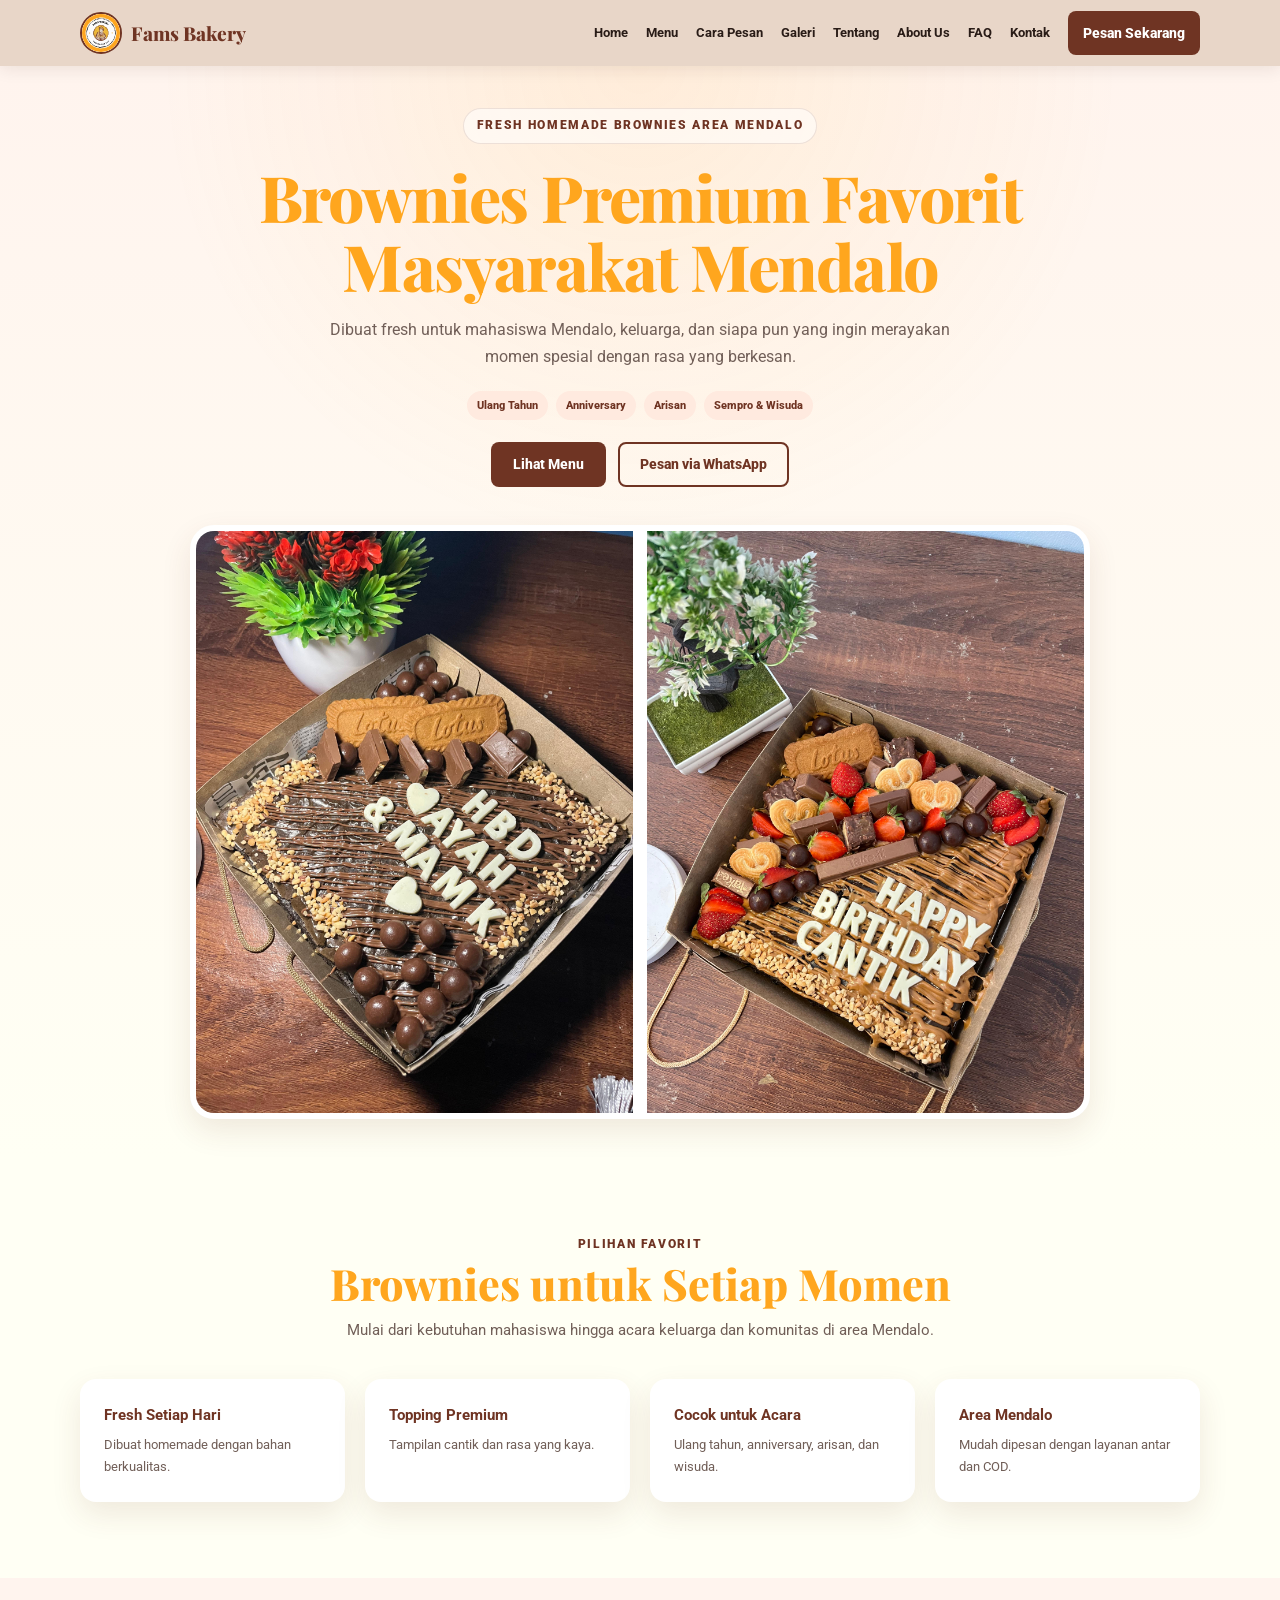
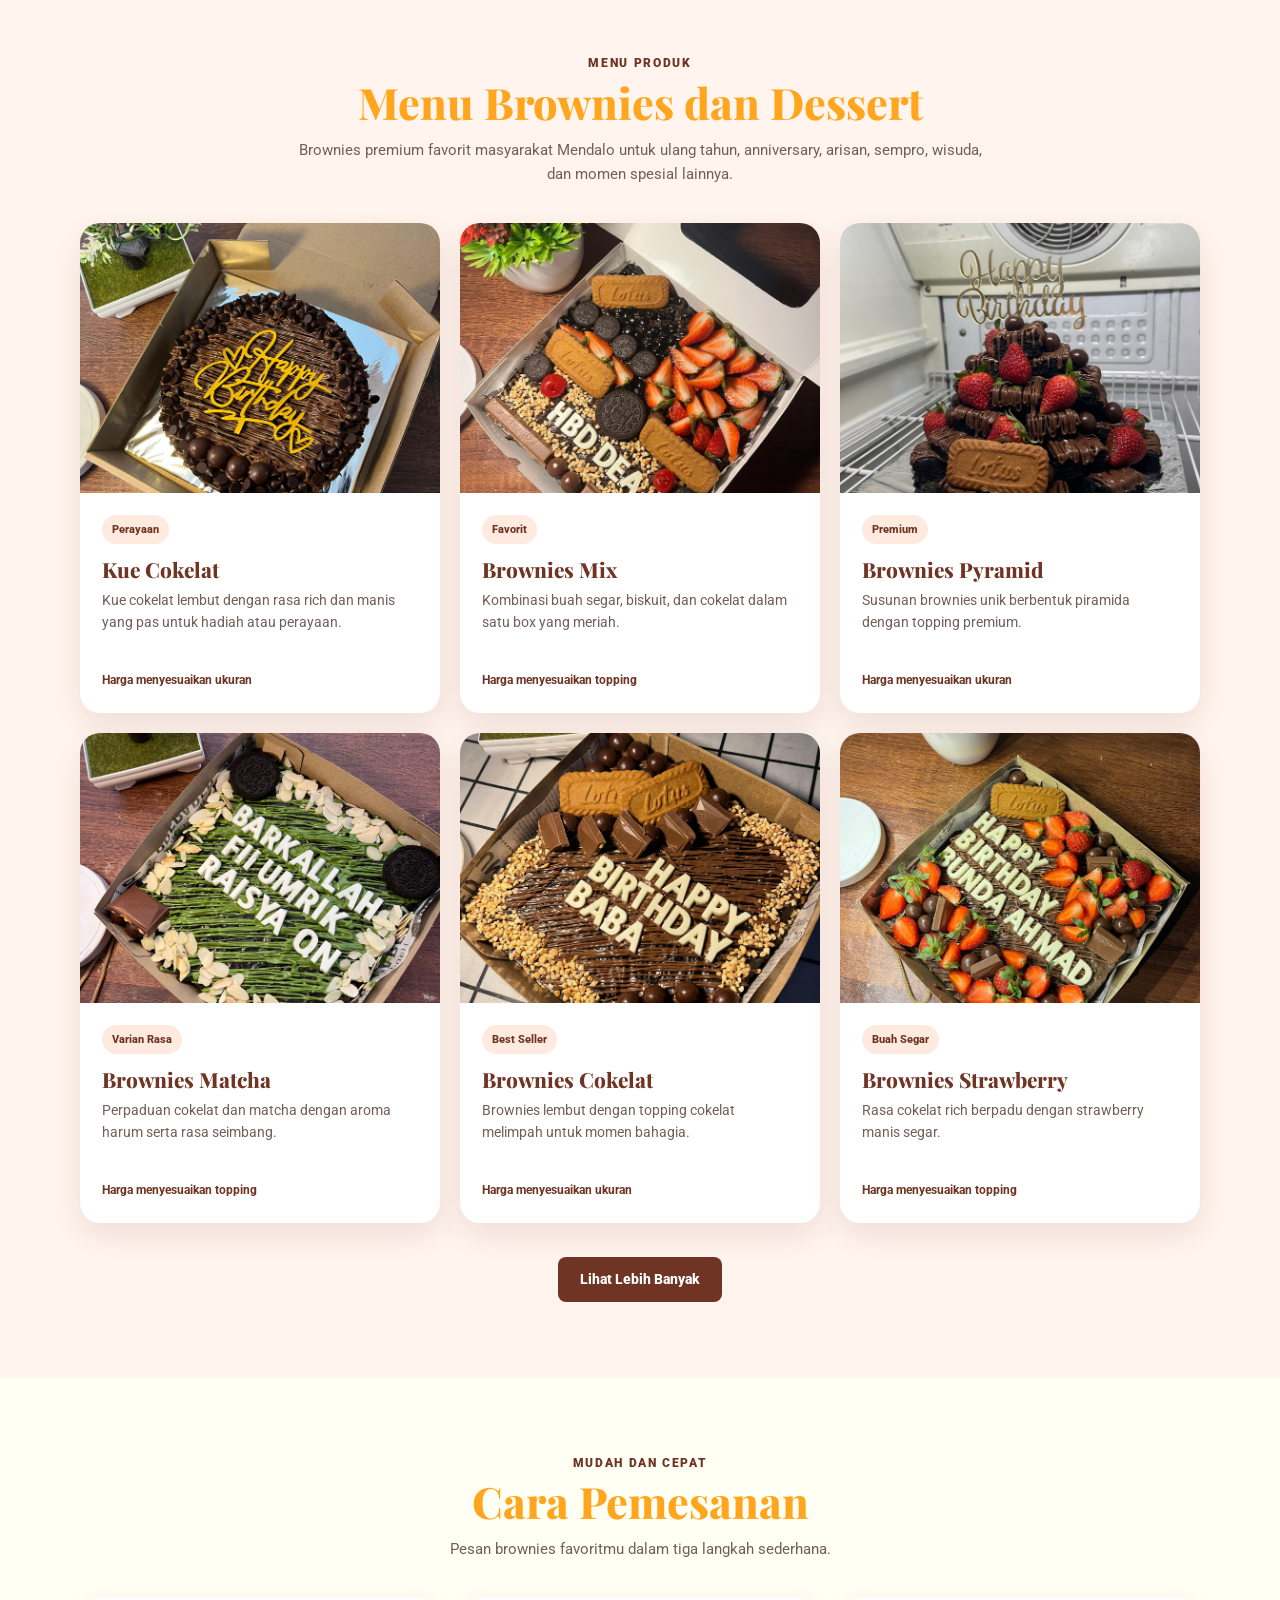
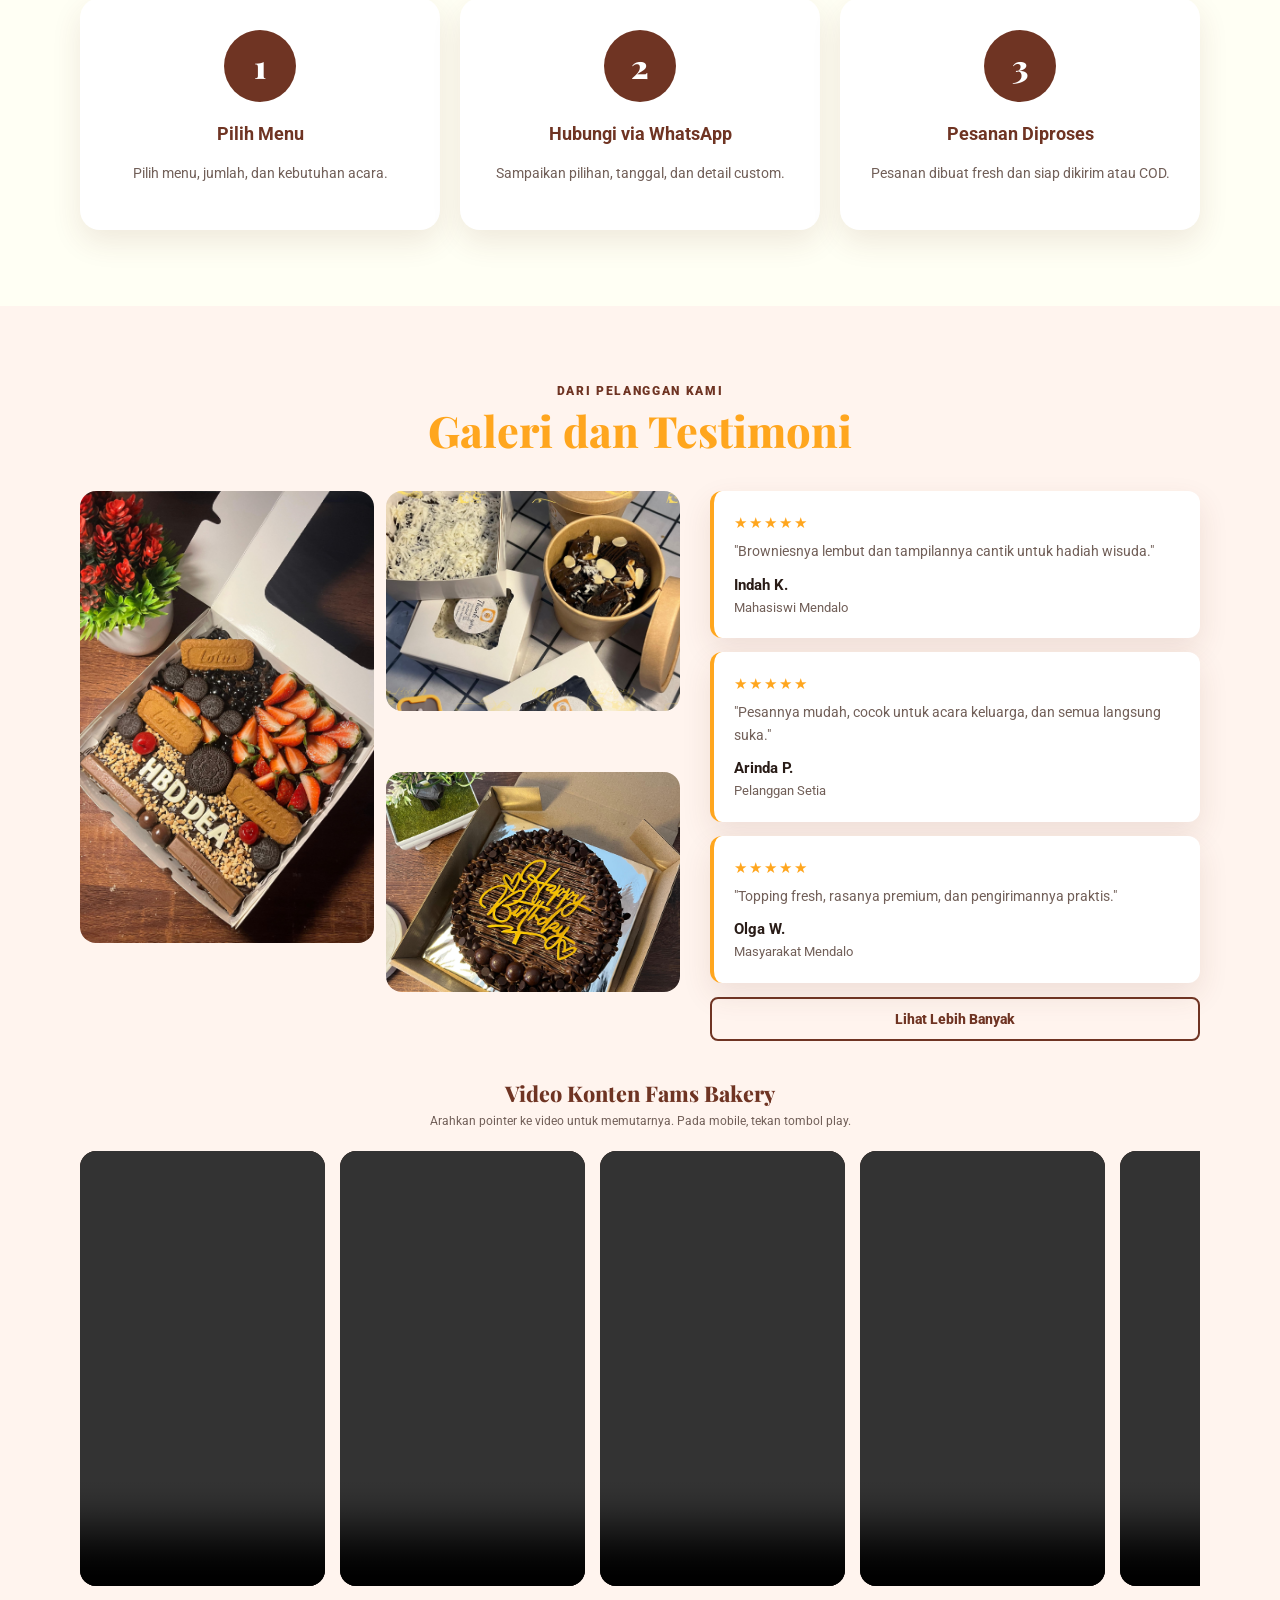
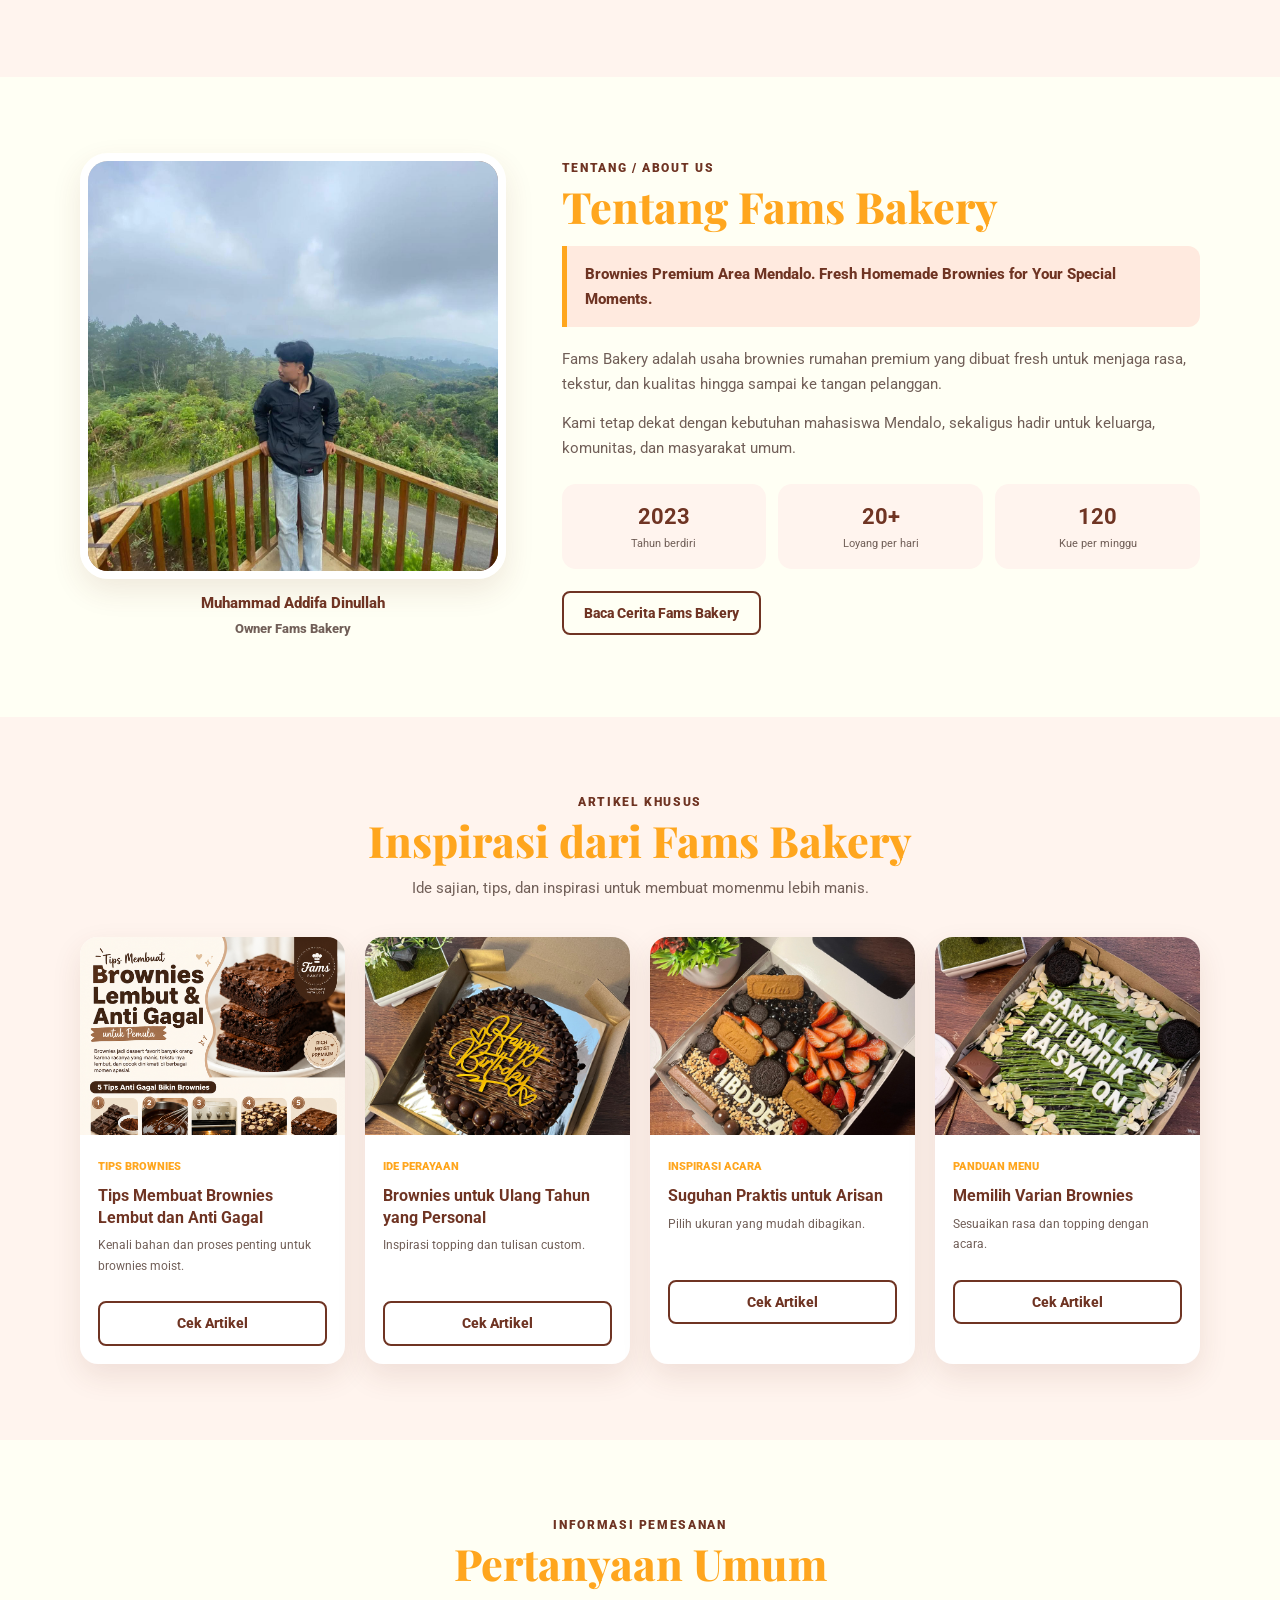
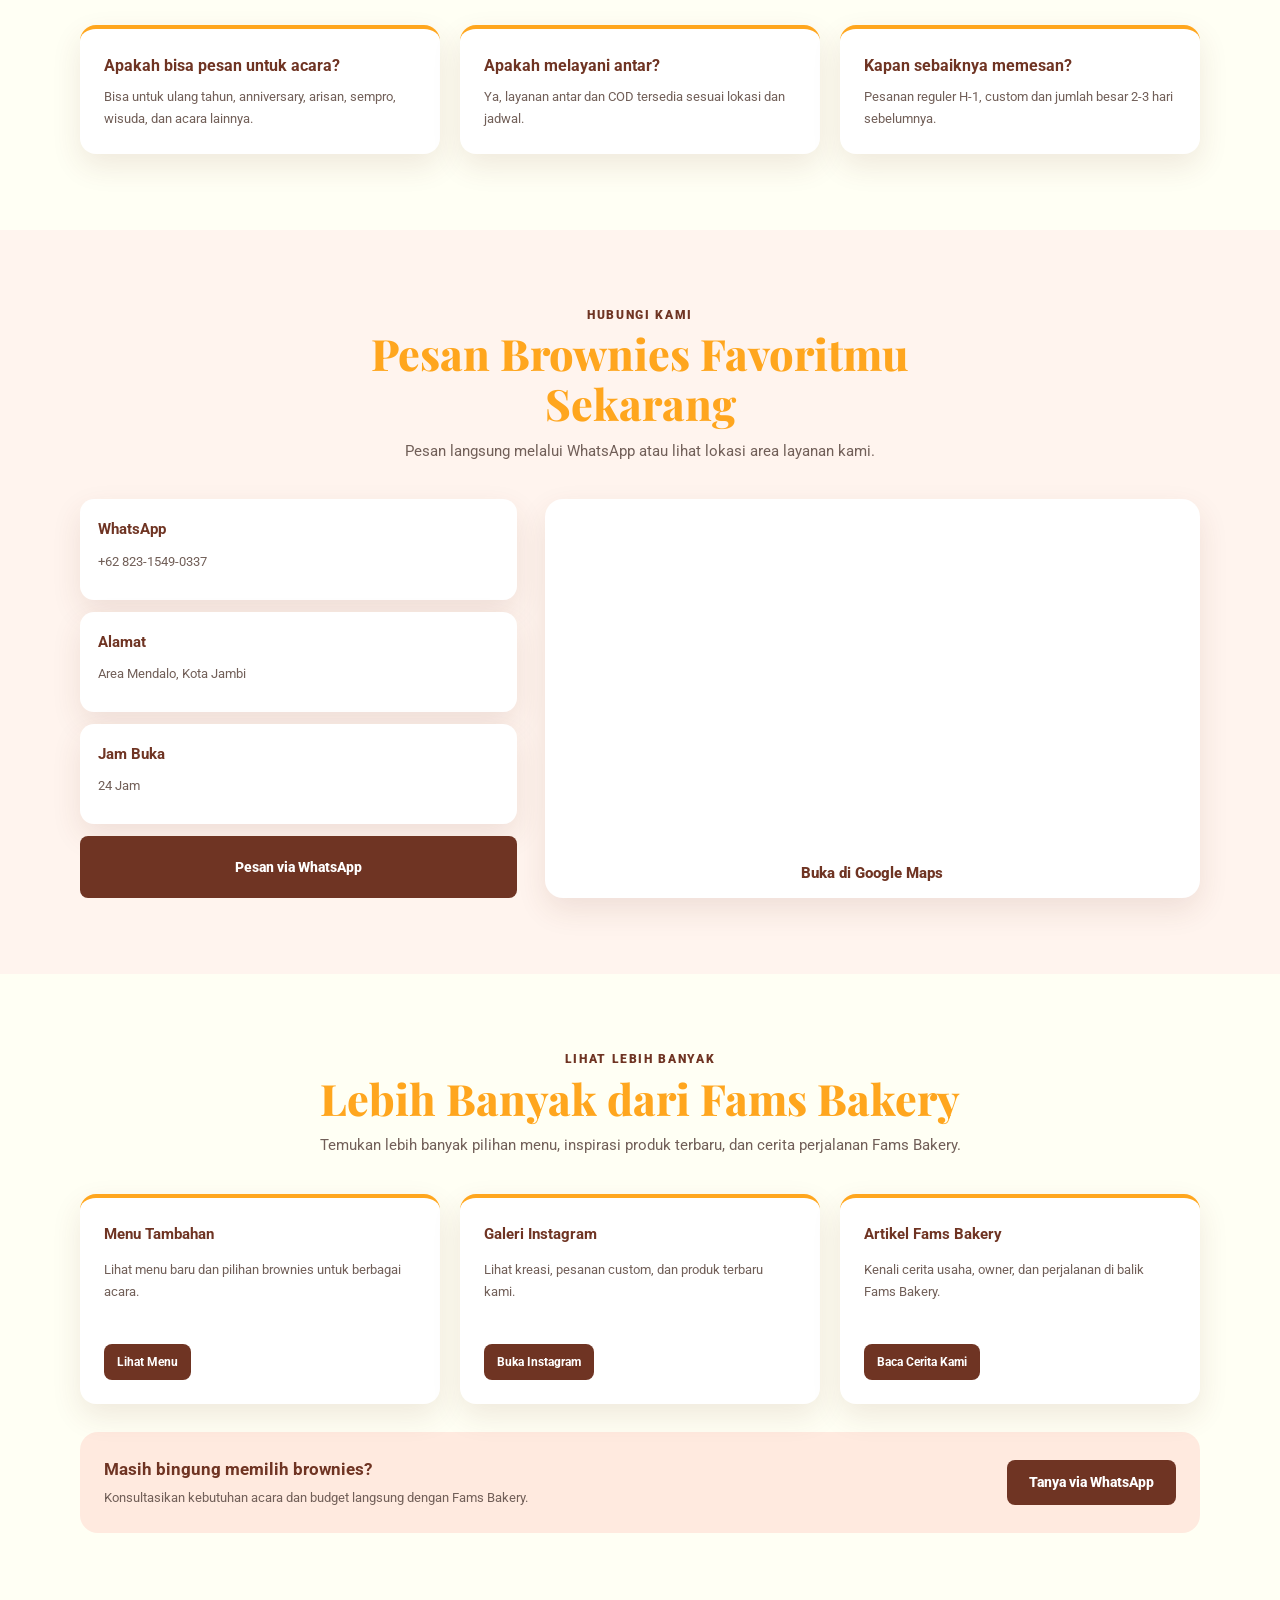
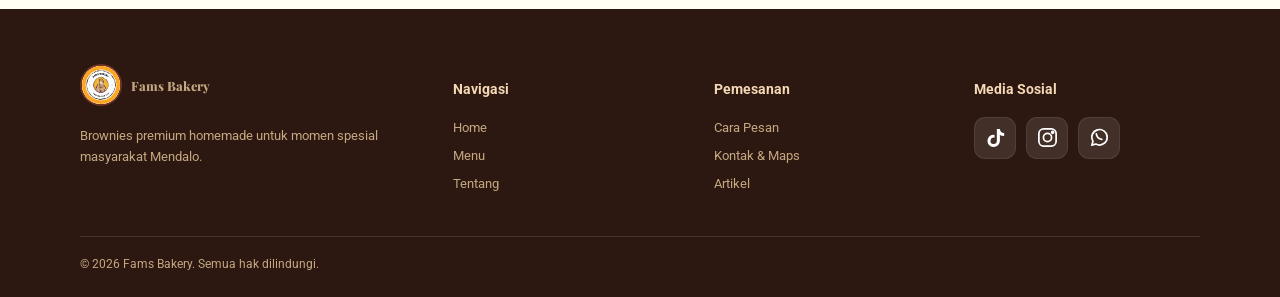
==== commit dd628993: "revisi besar di website" ====
--- a/index.html
+++ b/index.html
@@ -1,946 +1,145 @@
 <!DOCTYPE html>
 <html lang="id">
-
 <head>
-  <meta charset="UTF-8" />
-  <meta name="viewport" content="width=device-width, initial-scale=1.0" />
-  <title>Fams Bakery — Brownies Premium Area Mendalo</title>
-  <meta name="description"
-    content="Fams Bakery menyediakan brownies premium homemade di Mendalo, Kota Jambi. Ready pesanan untuk sempro, skripsi, wisuda, dan acara spesial. COD & antar area Mendalo." />
-  <meta name="keywords"
-    content="brownies, mendalo, jambi, brownies premium, brownies wisuda, brownies sempro, homemade, pesan antar" />
-  <link rel="preconnect" href="https://fonts.googleapis.com" />
-  <link rel="preconnect" href="https://fonts.gstatic.com" crossorigin />
-  <link
-    href="https://fonts.googleapis.com/css2?family=Roboto:wght@300;400;500;600;700;900&family=Playfair+Display:wght@700;800&display=swap"
-    rel="stylesheet" />
+  <meta charset="UTF-8">
+  <meta name="viewport" content="width=device-width, initial-scale=1.0">
+  <title>Fams Bakery - Brownies Premium Area Mendalo</title>
+  <meta name="description" content="Brownies premium homemade favorit masyarakat Mendalo untuk ulang tahun, anniversary, arisan, wisuda, dan momen spesial lainnya.">
+  <meta name="keywords" content="brownies Mendalo, brownies premium, brownies ulang tahun, dessert Jambi, Fams Bakery">
+  <link rel="preconnect" href="https://fonts.googleapis.com">
+  <link rel="preconnect" href="https://fonts.gstatic.com" crossorigin>
+  <link href="https://fonts.googleapis.com/css2?family=Playfair+Display:wght@700;800&family=Roboto:wght@400;500;600;700;900&display=swap" rel="stylesheet">
   <link rel="stylesheet" href="css/style.css">
-  <script src="https://cdn.tailwindcss.com"></script>
-  <script>
-    tailwind.config = {
-      theme: {
-        extend: {
-          colors: {
-            navbar: '#E8D5C6',
-            heading: '#FFA61E',
-            bg: '#FFFFF4',
-            bgsec: '#FFF4EE',
-            btn: '#6F3423',
-            card: '#FFEADF',
-          },
-          fontFamily: {
-            roboto: ['Roboto', 'sans-serif'],
-            playfair: ['Playfair Display', 'serif'],
-          },
-        },
-      },
-    }
-  </script>
-  
 </head>
-
 <body>
-
-  <!-- ===== NAVBAR ===== -->
-  <nav class="navbar" id="home">
-    <div class="max-w-5xl mx-auto px-6 flex items-center justify-between h-14">
-      <!-- Logo -->
-      <a href="#home" class="flex items-center gap-2">
-        <div class="w-10 h-10 rounded-full overflow-hidden flex-shrink-0"
-          style="border: 2px solid #6F3423; box-shadow: 0 2px 6px rgba(111,52,35,0.25);">
-          <img
-            src="[data-uri]"
-            alt="Fams Bakery Logo" style="width:100%; height:100%; object-fit:cover; border-radius:50%; display:block;">
-        </div>
-        <span class="font-bold" style="color:#6F3423; font-size:1rem;">Fams Bakery</span>
-      </a>
-
-      <!-- Desktop Nav -->
-      <div class="hidden md:flex items-center gap-4">
-        <a href="#products" class="font-medium transition-colors hover:opacity-70"
-          style="color:#3a1f10; font-size:0.85rem;">Unggulan</a>
-        <a href="#catalog" class="font-medium transition-colors hover:opacity-70"
-          style="color:#3a1f10; font-size:0.85rem;">Menu</a>
-        <a href="#how-to-order" class="font-medium transition-colors hover:opacity-70"
-          style="color:#3a1f10; font-size:0.85rem;">Cara Pesan</a>
-        <a href="#gallery" class="font-medium transition-colors hover:opacity-70"
-          style="color:#3a1f10; font-size:0.85rem;">Galeri</a>
-          <div class="relative group">
-        <a href="artikel.html"
-            class="font-medium transition-colors hover:opacity-70"
-            style="color:#3a1f10; font-size:0.85rem;"> Artikel </a>
-          <div class="absolute top-full left-1/2 -translate-x-1/2 hidden group-hover:block bg-[#E8D5C6] shadow-lg rounded-md w-36 z-50">
-          
-          <!-- Dropdown -->
-          <div class="absolute top-full left-0 hidden group-hover:block bg-[#E8D5C6] shadow-lg rounded-md w-36 z-50">
-            <a href="tentang.html"
-              class="block rounded-md text-center px-3 py-3 text-[#3a1f10] hover:bg-[#D9C1AE]">              Tentang Kami
-            </a>
-
-        </div>
+  <nav class="navbar" aria-label="Navigasi utama">
+    <div class="container nav-inner">
+      <a class="brand" href="#hero"><span class="brand-mark"><img src="img/Logo-usaha.svg" alt="Logo Fams Bakery"></span><span>Fams Bakery</span></a>
+      <div class="desktop-nav">
+        <a href="#hero">Home</a><a href="#catalog">Menu</a><a href="#how-to-order">Cara Pesan</a><a href="#gallery">Galeri</a>
+        <a href="#about">Tentang</a><a href="#about">About Us</a><a href="#faq">FAQ</a><a href="#contact">Kontak</a>
+        <a class="btn btn-primary nav-cta" href="https://wa.me/6282315490337" target="_blank" rel="noopener noreferrer">Pesan Sekarang</a>
       </div>
+      <button class="menu-toggle" type="button" aria-label="Buka menu" aria-expanded="false" aria-controls="mobile-menu"><span></span><span></span><span></span></button>
     </div>
-
-        <a href="#faq" class="font-medium transition-colors hover:opacity-70"
-          style="color:#3a1f10; font-size:0.85rem;">FAQ</a>
-        <a href="#contact" class="font-medium transition-colors hover:opacity-70"
-          style="color:#3a1f10; font-size:0.85rem;">Kontak</a>
-        <a href="https://wa.me/6282315490337" target="_blank" class="btn-primary"
-          style="font-size:0.85rem; padding:8px 20px;">Pesan Sekarang</a>
-      </div>
-
-
-
-      
-      <!-- Mobile Hamburger -->
-      <button class="md:hidden flex flex-col gap-1 p-2" aria-label="Menu">
-        <span class="block w-5 h-0.5 bg-btn"></span>
-        <span class="block w-5 h-0.5 bg-btn"></span>
-        <span class="block w-5 h-0.5 bg-btn"></span>
-      </button>
-    </div>
-
-    <!-- Mobile Menu -->
-    <div id="mobile-menu" class="mobile-menu md:hidden flex-col px-4 pb-4 gap-3" style="background:#E8D5C6;">
-      <a href="#home" class="text-sm font-medium py-1" style="color:#4a2c17;">Beranda</a>
-      <a href="#products" class="text-sm font-medium py-1" style="color:#4a2c17;">Produk
-        Unggulan</a>
-      <a href="#catalog" class="text-sm font-medium py-1" style="color:#4a2c17;">Menu</a>
-      <a href="#how-to-order" class="text-sm font-medium py-1" style="color:#4a2c17;">Cara
-        Pesan</a>
-      <a href="#gallery" class="text-sm font-medium py-1" style="color:#4a2c17;">Galeri</a>
-      <a href="artikel.html" class="text-sm font-medium py-1" style="color:#4a2c17;">Artikel</a>
-      <a href="#faq" class="text-sm font-medium py-1" style="color:#4a2c17;">FAQ</a>
-      <a href="#contact" class="text-sm font-medium py-1" style="color:#4a2c17;">Kontak</a>
-      <a href="https://wa.me/6282315490337" target="_blank"
-        class="btn-primary text-sm text-center mt-2">Pesan Sekarang</a>
+    <div class="mobile-menu" id="mobile-menu">
+      <a href="#hero">Home</a><a href="#catalog">Menu</a><a href="#how-to-order">Cara Pesan</a><a href="#gallery">Galeri</a>
+      <a href="#about">Tentang / About Us</a><a href="#faq">FAQ</a><a href="#contact">Kontak</a>
+      <a class="btn btn-primary" href="https://wa.me/6282315490337" target="_blank" rel="noopener noreferrer">Pesan Sekarang</a>
     </div>
   </nav>
 
-  <!-- ===== HERO ===== -->
-  <section class="hero-section pt-8 pb-0 px-4" id="hero">
-    <div class="max-w-5xl mx-auto text-center mb-6">
-      <h1 class="font-playfair text-3xl md:text-4xl font-bold" style="color:#FFA61E;">
-        Brownies Premium Favorit Mahasiswa Mendalo
-      </h1>
-      <p class="text-gray-600 max-w-lg mx-auto mb-2 leading-relaxed" style="font-size:0.9rem;">
-        Ready pesanan brownies untuk sempro, skripsi, wisuda, dan acara spesial area Mendalo, Kota Jambi. Bisa pesan
-        antar dan COD dengan mudah.
-      </p>
-      <!-- Badge pills -->
-      <div class="flex gap-2 justify-center mb-5 flex-wrap">
-        <span class="flex items-center gap-1 px-3 py-1 rounded-full text-xs font-medium"
-          style="background:#FFEADF; color:#6F3423; border:1px solid #e0c4b5;">
-          <svg width="14" height="14" viewBox="0 0 24 24" fill="none" xmlns="http://www.w3.org/2000/svg">
-            <path d="M9 12.75L11.25 15 15 9.75M21 12a9 9 0 11-18 0 9 9 0 0118 0z" stroke="#6F3423" stroke-width="2"
-              stroke-linecap="round" stroke-linejoin="round" />
-          </svg>
-          Fresh Homemade
-        </span>
-        <span class="flex items-center gap-1 px-3 py-1 rounded-full text-xs font-medium"
-          style="background:#FFEADF; color:#6F3423; border:1px solid #e0c4b5;">
-          <svg width="14" height="14" viewBox="0 0 24 24" fill="none" xmlns="http://www.w3.org/2000/svg">
-            <path
-              d="M9.813 15.904L9 18.75l-.813-2.846a4.5 4.5 0 00-3.09-3.09L2.25 12l2.846-.813a4.5 4.5 0 003.09-3.09L9 5.25l.813 2.846a4.5 4.5 0 003.09 3.09L15.75 12l-2.846.813a4.5 4.5 0 00-3.09 3.09z"
-              stroke="#6F3423" stroke-width="1.5" stroke-linecap="round" stroke-linejoin="round" />
-            <path
-              d="M18.259 8.715L18 9.75l-.259-1.035a3.375 3.375 0 00-2.455-2.456L14.25 6l1.036-.259a3.375 3.375 0 002.455-2.456L18 2.25l.259 1.035a3.375 3.375 0 002.456 2.456L21.75 6l-1.035.259a3.375 3.375 0 00-2.456 2.456z"
-              stroke="#6F3423" stroke-width="1.5" stroke-linecap="round" stroke-linejoin="round" />
-          </svg>
-          Premium Toppings
-        </span>
-        <span class="flex items-center gap-1 px-3 py-1 rounded-full text-xs font-medium"
-          style="background:#FFEADF; color:#6F3423; border:1px solid #e0c4b5;">
-          <svg width="14" height="14" viewBox="0 0 24 24" fill="none" xmlns="http://www.w3.org/2000/svg">
-            <path
-              d="M8.25 18.75a1.5 1.5 0 01-3 0m3 0a1.5 1.5 0 00-3 0m3 0h6m-9 0H3.375a1.125 1.125 0 01-1.125-1.125V14.25m17.25 4.5a1.5 1.5 0 01-3 0m3 0a1.5 1.5 0 00-3 0m3 0h1.125c.621 0 1.129-.504 1.09-1.124a17.902 17.902 0 00-3.213-9.193 2.056 2.056 0 00-1.58-.86H14.25M16.5 18.75h-2.25m0-11.177v-.958c0-.568-.422-1.048-.987-1.106a48.554 48.554 0 00-10.026 0 1.106 1.106 0 00-.987 1.106v7.635m12-6.677v6.677m0 4.5v-4.5m0 0h-12"
-              stroke="#6F3423" stroke-width="1.5" stroke-linecap="round" stroke-linejoin="round" />
-          </svg>
-          COD Area Mendalo
-        </span>
+  <main>
+    <section class="hero section" id="hero">
+      <div class="container hero-copy">
+        <p class="eyebrow">Fresh Homemade Brownies Area Mendalo</p>
+        <h1>Brownies Premium Favorit Masyarakat Mendalo</h1>
+        <p class="hero-text">Dibuat fresh untuk mahasiswa Mendalo, keluarga, dan siapa pun yang ingin merayakan momen spesial dengan rasa yang berkesan.</p>
+        <div class="occasion-list"><span>Ulang Tahun</span><span>Anniversary</span><span>Arisan</span><span>Sempro & Wisuda</span></div>
+        <div class="button-row"><a class="btn btn-primary" href="#catalog">Lihat Menu</a><a class="btn btn-outline" href="https://wa.me/6282315490337" target="_blank" rel="noopener noreferrer">Pesan via WhatsApp</a></div>
       </div>
-      <div class="flex flex-col sm:flex-row gap-3 justify-center">
-        <a href="#catalog" class="btn-primary text-center"
-          style="font-size:0.9rem; padding:10px 28px;">Lihat Menu</a>
+      <div class="container hero-gallery"><img src="img/hero-brownies-cokelat.jpeg" alt="Brownies cokelat premium Fams Bakery"><img src="img/hero-brownies-ulang-tahun.jpeg" alt="Brownies ulang tahun Fams Bakery"></div>
+    </section>
+
+    <section class="section" id="products">
+      <div class="container">
+        <div class="section-heading"><p class="eyebrow">Pilihan Favorit</p><h2>Brownies untuk Setiap Momen</h2><p>Mulai dari kebutuhan mahasiswa hingga acara keluarga dan komunitas di area Mendalo.</p></div>
+        <div class="feature-grid"><article><strong>Fresh Setiap Hari</strong><p>Dibuat homemade dengan bahan berkualitas.</p></article><article><strong>Topping Premium</strong><p>Tampilan cantik dan rasa yang kaya.</p></article><article><strong>Cocok untuk Acara</strong><p>Ulang tahun, anniversary, arisan, dan wisuda.</p></article><article><strong>Area Mendalo</strong><p>Mudah dipesan dengan layanan antar dan COD.</p></article></div>
       </div>
-    </div>
-    <!-- BAGIAN GAMBAR -->
-    <div class="max-w-5xl mx-auto">
-      <div style="display:flex; gap:16px; height:320px; border-radius:16px 16px 0 0; overflow:hidden;">
+    </section>
 
-        <div style="flex:1; overflow:hidden; border-radius:16px; background:#1a0a00;">
-          <img 
-            src="https://images.unsplash.com/photo-1578985545062-69928b1d9587?w=600&q=8" 
-            alt="Hero Image Left"
-            style="width:100%; height:100%; object-fit:cover; display:block;"
-          />
+    <section class="section section-alt" id="catalog">
+      <div class="container">
+        <div class="section-heading"><p class="eyebrow">Menu Produk</p><h2>Menu Brownies dan Dessert</h2><p>Brownies premium favorit masyarakat Mendalo untuk ulang tahun, anniversary, arisan, sempro, wisuda, dan momen spesial lainnya.</p></div>
+        <div class="product-grid">
+          <article class="product-card"><img src="img/HBD.jpeg" alt="Kue cokelat" loading="lazy"><div class="card-body"><span class="tag">Perayaan</span><h3>Kue Cokelat</h3><p>Kue cokelat lembut dengan rasa rich dan manis yang pas untuk hadiah atau perayaan.</p><strong>Harga menyesuaikan ukuran</strong></div></article>
+          <article class="product-card"><img src="img/HBD DEA.jpeg" alt="Brownies mix" loading="lazy"><div class="card-body"><span class="tag">Favorit</span><h3>Brownies Mix</h3><p>Kombinasi buah segar, biskuit, dan cokelat dalam satu box yang meriah.</p><strong>Harga menyesuaikan topping</strong></div></article>
+          <article class="product-card"><img src="img/B PYRAMID.jpeg" alt="Brownies pyramid" loading="lazy"><div class="card-body"><span class="tag">Premium</span><h3>Brownies Pyramid</h3><p>Susunan brownies unik berbentuk piramida dengan topping premium.</p><strong>Harga menyesuaikan ukuran</strong></div></article>
+          <article class="product-card"><img src="img/B MATCHA.jpeg" alt="Brownies matcha" loading="lazy"><div class="card-body"><span class="tag">Varian Rasa</span><h3>Brownies Matcha</h3><p>Perpaduan cokelat dan matcha dengan aroma harum serta rasa seimbang.</p><strong>Harga menyesuaikan topping</strong></div></article>
+          <article class="product-card"><img src="img/B COKELAT.jpeg" alt="Brownies cokelat" loading="lazy"><div class="card-body"><span class="tag">Best Seller</span><h3>Brownies Cokelat</h3><p>Brownies lembut dengan topping cokelat melimpah untuk momen bahagia.</p><strong>Harga menyesuaikan ukuran</strong></div></article>
+          <article class="product-card"><img src="img/HBD2.jpeg" alt="Brownies strawberry" loading="lazy"><div class="card-body"><span class="tag">Buah Segar</span><h3>Brownies Strawberry</h3><p>Rasa cokelat rich berpadu dengan strawberry manis segar.</p><strong>Harga menyesuaikan topping</strong></div></article>
+          <article class="product-card extra-product" hidden><img src="img/B BITTIES.jpeg" alt="Brownies bites" loading="lazy"><div class="card-body"><span class="tag">Menu Baru</span><h3>Brownies Bites</h3><p>Potongan brownies praktis untuk suguhan rapat, arisan, dan kumpul bersama.</p><strong>Dummy menu</strong></div></article>
+          <article class="product-card extra-product" hidden><img src="img/MIX 2.jpeg" alt="Celebration box" loading="lazy"><div class="card-body"><span class="tag">Menu Baru</span><h3>Celebration Box</h3><p>Box brownies aneka topping untuk berbagai momen spesial.</p><strong>Dummy menu</strong></div></article>
+          <article class="product-card extra-product" hidden><img src="img/5TH.jpeg" alt="Brownies custom" loading="lazy"><div class="card-body"><span class="tag">Menu Baru</span><h3>Brownies Custom</h3><p>Dekorasi personal untuk ulang tahun dan anniversary.</p><strong>Dummy menu</strong></div></article>
         </div>
+        <div class="center-action"><a class="btn btn-primary reveal-products" href="https://www.instagram.com/fams.baker_s/">Lihat Lebih Banyak</a></div>
+      </div>
+    </section>
 
-        <div style="flex:1; overflow:hidden; border-radius:16px; background:#1a0a00;">
-          <img 
-            src="https://images.unsplash.com/photo-1509440159596-0249088772ff?w=600&q=80" 
-            alt="Hero Image Right"
-            style="width:100%; height:100%; object-fit:cover; display:block;"
-          />
+    <section class="section" id="how-to-order">
+      <div class="container"><div class="section-heading"><p class="eyebrow">Mudah dan Cepat</p><h2>Cara Pemesanan</h2><p>Pesan brownies favoritmu dalam tiga langkah sederhana.</p></div>
+        <div class="steps-grid"><article><span>1</span><h3>Pilih Menu</h3><p>Pilih menu, jumlah, dan kebutuhan acara.</p></article><article><span>2</span><h3>Hubungi via WhatsApp</h3><p>Sampaikan pilihan, tanggal, dan detail custom.</p></article><article><span>3</span><h3>Pesanan Diproses</h3><p>Pesanan dibuat fresh dan siap dikirim atau COD.</p></article></div>
+      </div>
+    </section>
+
+    <section class="section section-alt" id="gallery">
+      <div class="container">
+        <div class="section-heading"><p class="eyebrow">Dari Pelanggan Kami</p><h2>Galeri dan Testimoni</h2></div>
+        <div class="gallery-testimonial-grid">
+          <div class="photo-grid"><img src="img/HBD DEA.jpeg" alt="Brownies custom" loading="lazy"><img src="img/B BITTIES.jpeg" alt="Dessert Fams Bakery" loading="lazy"><img src="img/HBD.jpeg" alt="Brownies favorit" loading="lazy"></div>
+          <div class="testimonial-list"><article><div class="stars">★★★★★</div><p>"Browniesnya lembut dan tampilannya cantik untuk hadiah wisuda."</p><strong>Indah K.</strong><small>Mahasiswi Mendalo</small></article><article><div class="stars">★★★★★</div><p>"Pesannya mudah, cocok untuk acara keluarga, dan semua langsung suka."</p><strong>Arinda P.</strong><small>Pelanggan Setia</small></article><article><div class="stars">★★★★★</div><p>"Topping fresh, rasanya premium, dan pengirimannya praktis."</p><strong>Olga W.</strong><small>Masyarakat Mendalo</small></article><a class="btn btn-outline" href="#section-19">Lihat Lebih Banyak</a></div>
         </div>
-
-      </div>
-    </div>
-
-  </section>
-
-  <!-- ===== FEATURED PRODUCTS ===== -->
-  <section class="py-10 px-4" id="products" style="background:#FFFFF4;">
-    <div class="max-w-5xl mx-auto">
-      <div class="text-center mb-3">
-        <h2 class="section-title text-xl md:text-2xl mb-2">Mengapa pilih Fams Bakery?</h2>
-        <p class="text-gray-500 text-sm">Brownies homemade dengan tekstur lembut, topping premium, dan siap pesan antar
-          area Mendalo.</p>
-      </div>
-
-      <!-- Filter tabs -->
-
-
-      <!-- Product grid -->
-      <div class="grid grid-cols-1 sm:grid-cols-2 md:grid-cols-4 gap-4">
-        <!-- Card 1 -->
-        <div class="product-card">
-          <div class="product-img"
-            style="background:url('[data-uri]') center/cover no-repeat;">
-          </div>
-          <div class="p-4">
-            <h3 class="font-bold text-sm mb-1">Fresh Homemade <span
-                style="color:#FFA61E; font-size:0.75rem; font-weight:700;">⭐ Pilihan Utama</span></h3>
-            <p class="text-xs text-gray-500 mb-2">Dibuat fresh setiap hari dengan bahan pilihan, tanpa pengawet, cocok
-              untuk hadiah maupun camilan spesial.</p>
-            <span class="font-bold text-sm" style="color:#6F3423;"></span>
-          </div>
-        </div>
-        <!-- Card 2 -->
-        <div class="product-card">
-          <div class="product-img"
-            style="background:url('[data-uri]') center/cover no-repeat;">
-          </div>
-          <div class="p-4">
-            <h3 class="font-bold text-sm mb-1">Premium Toppings <span
-                style="color:#FFA61E; font-size:0.75rem; font-weight:700;">⭐ Topping Spesial</span></h3>
-            <p class="text-xs text-gray-500 mb-2">Brownies dengan topping premium pilihan — cokelat, keju, buah segar,
-              dan matcha. Tampilan cantik untuk hadiah!</p>
-            <span class="font-bold text-sm" style="color:#6F3423;"></span>
-          </div>
-        </div>
-        <!-- Card 3 -->
-        <div class="product-card">
-          <div class="product-img"
-            style="background:url('https://img.freepik.com/vektor-premium/logo-media-sosial-vektor-whatsapp_1093524-447.jpg?semt=ais_hybrid&w=740&q=80') center/cover no-repeat;">
-          </div>
-          <div class="p-4">
-            <h3 class="font-bold text-sm mb-1">Siap Order Online <span
-                style="color:#FFA61E; font-size:0.75rem; font-weight:700;">⭐ Pesan Mudah</span></h3>
-            <p class="text-xs text-gray-500 mb-2">Pesan via WhatsApp, mudah dan cepat. Tersedia layanan COD dan antar
-              area Mendalo tanpa ribet.</p>
-            <span class="font-bold text-sm" style="color:#6F3423;"></span>
-          </div>
-        </div>
-        <!-- Card 4 -->
-        <div class="product-card">
-          <div class="product-img"
-            style="background:url('[data-uri]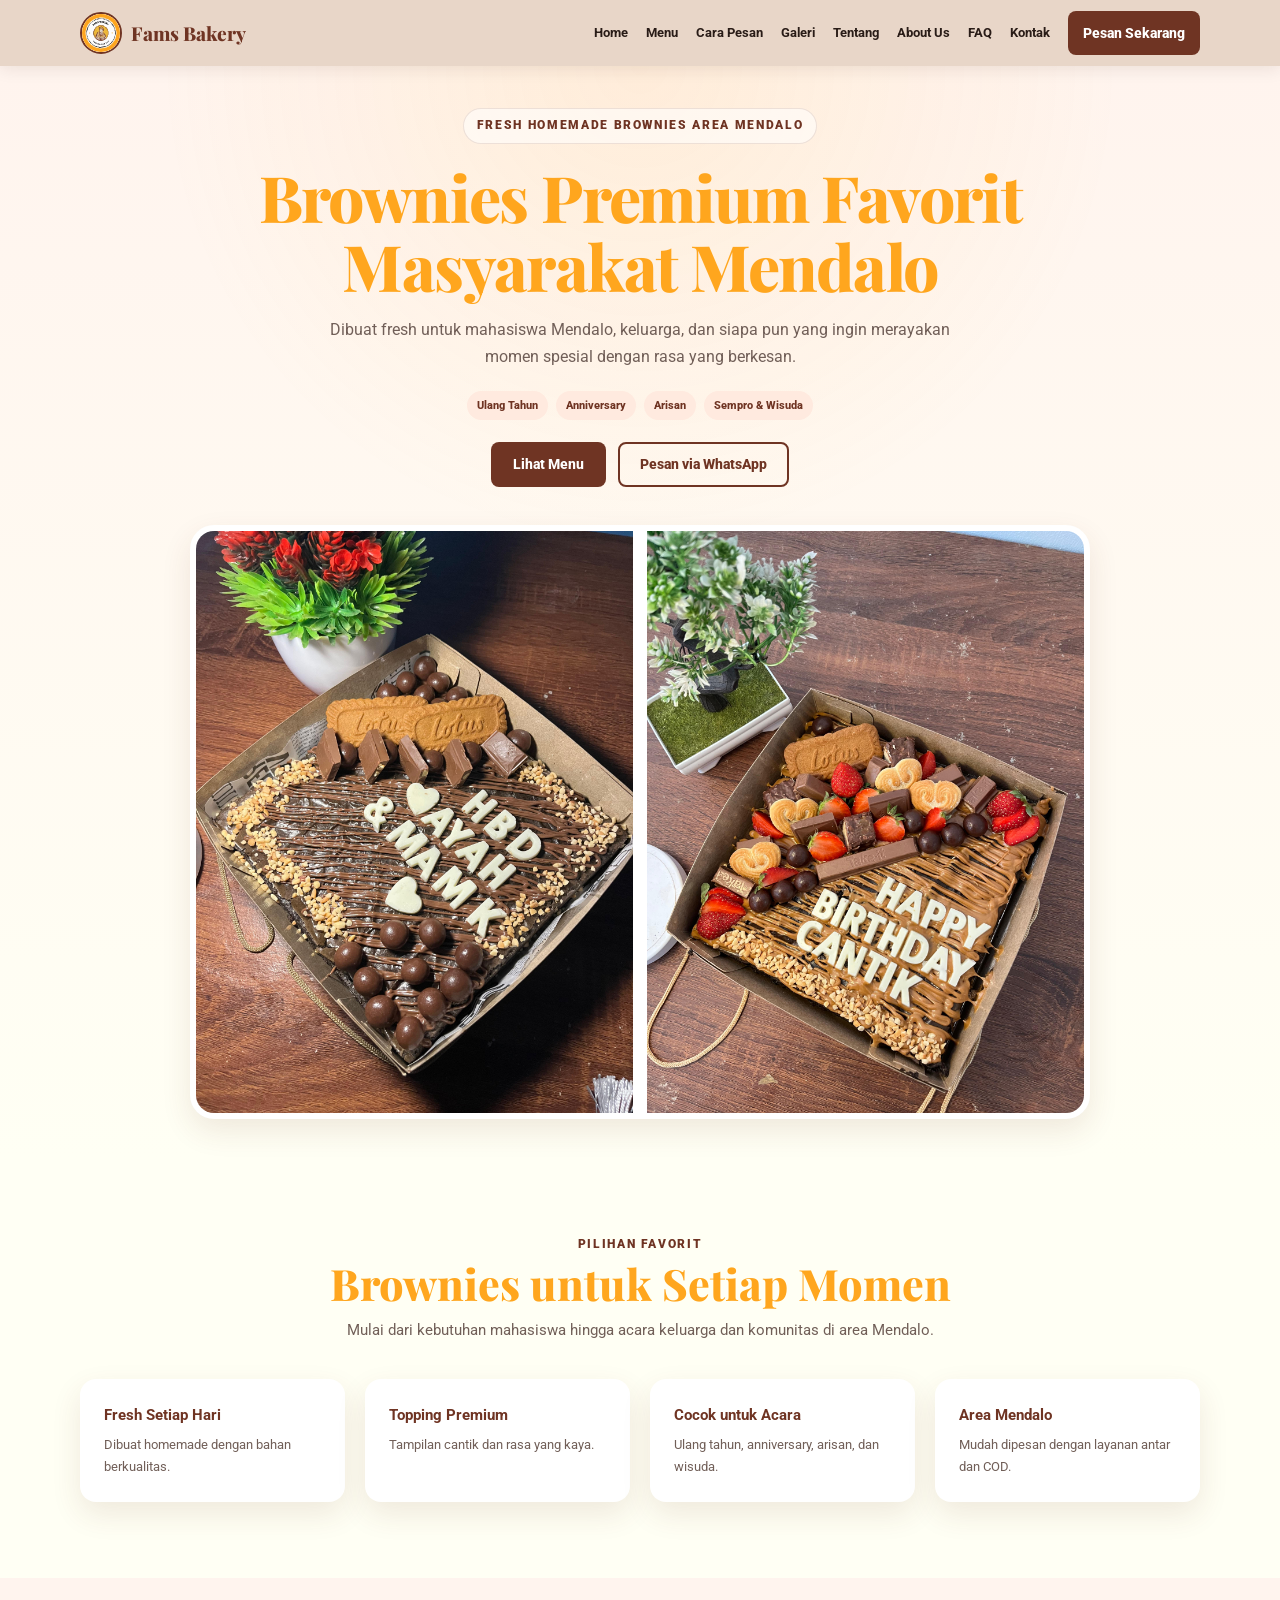
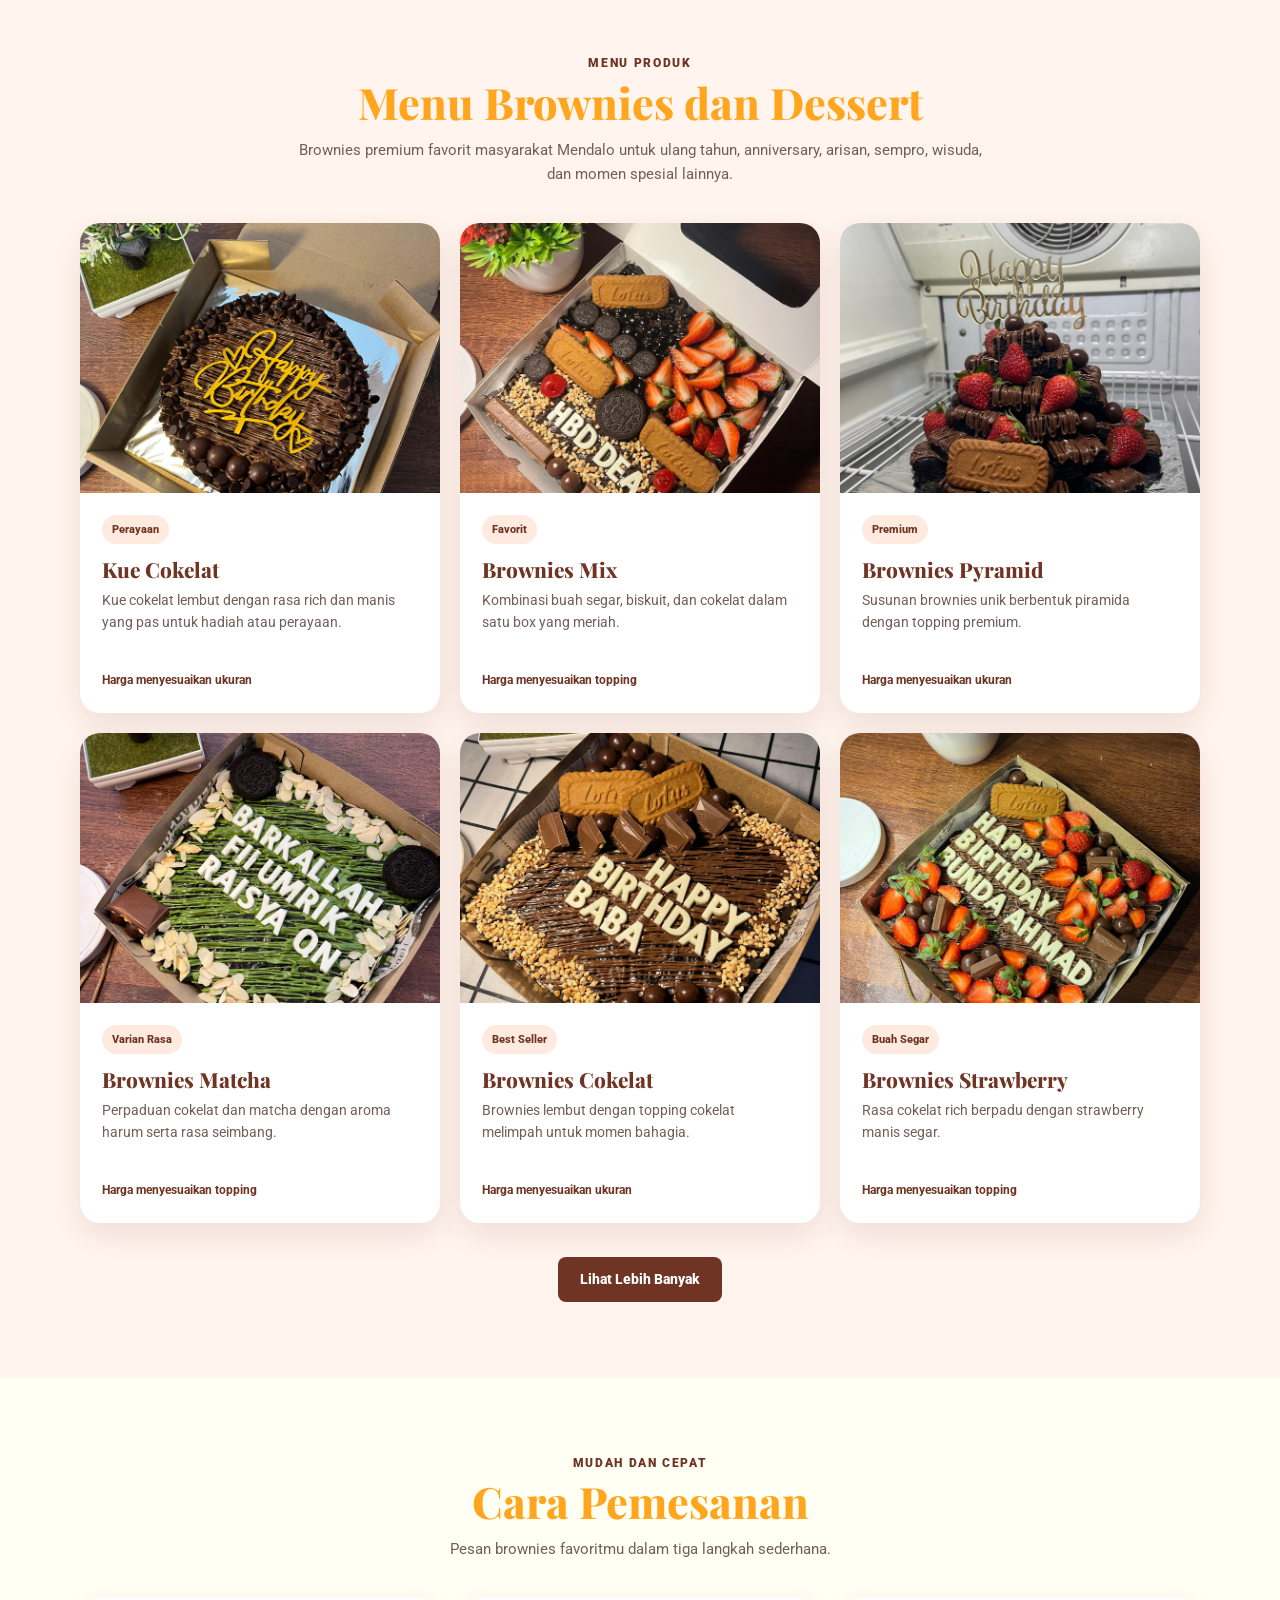
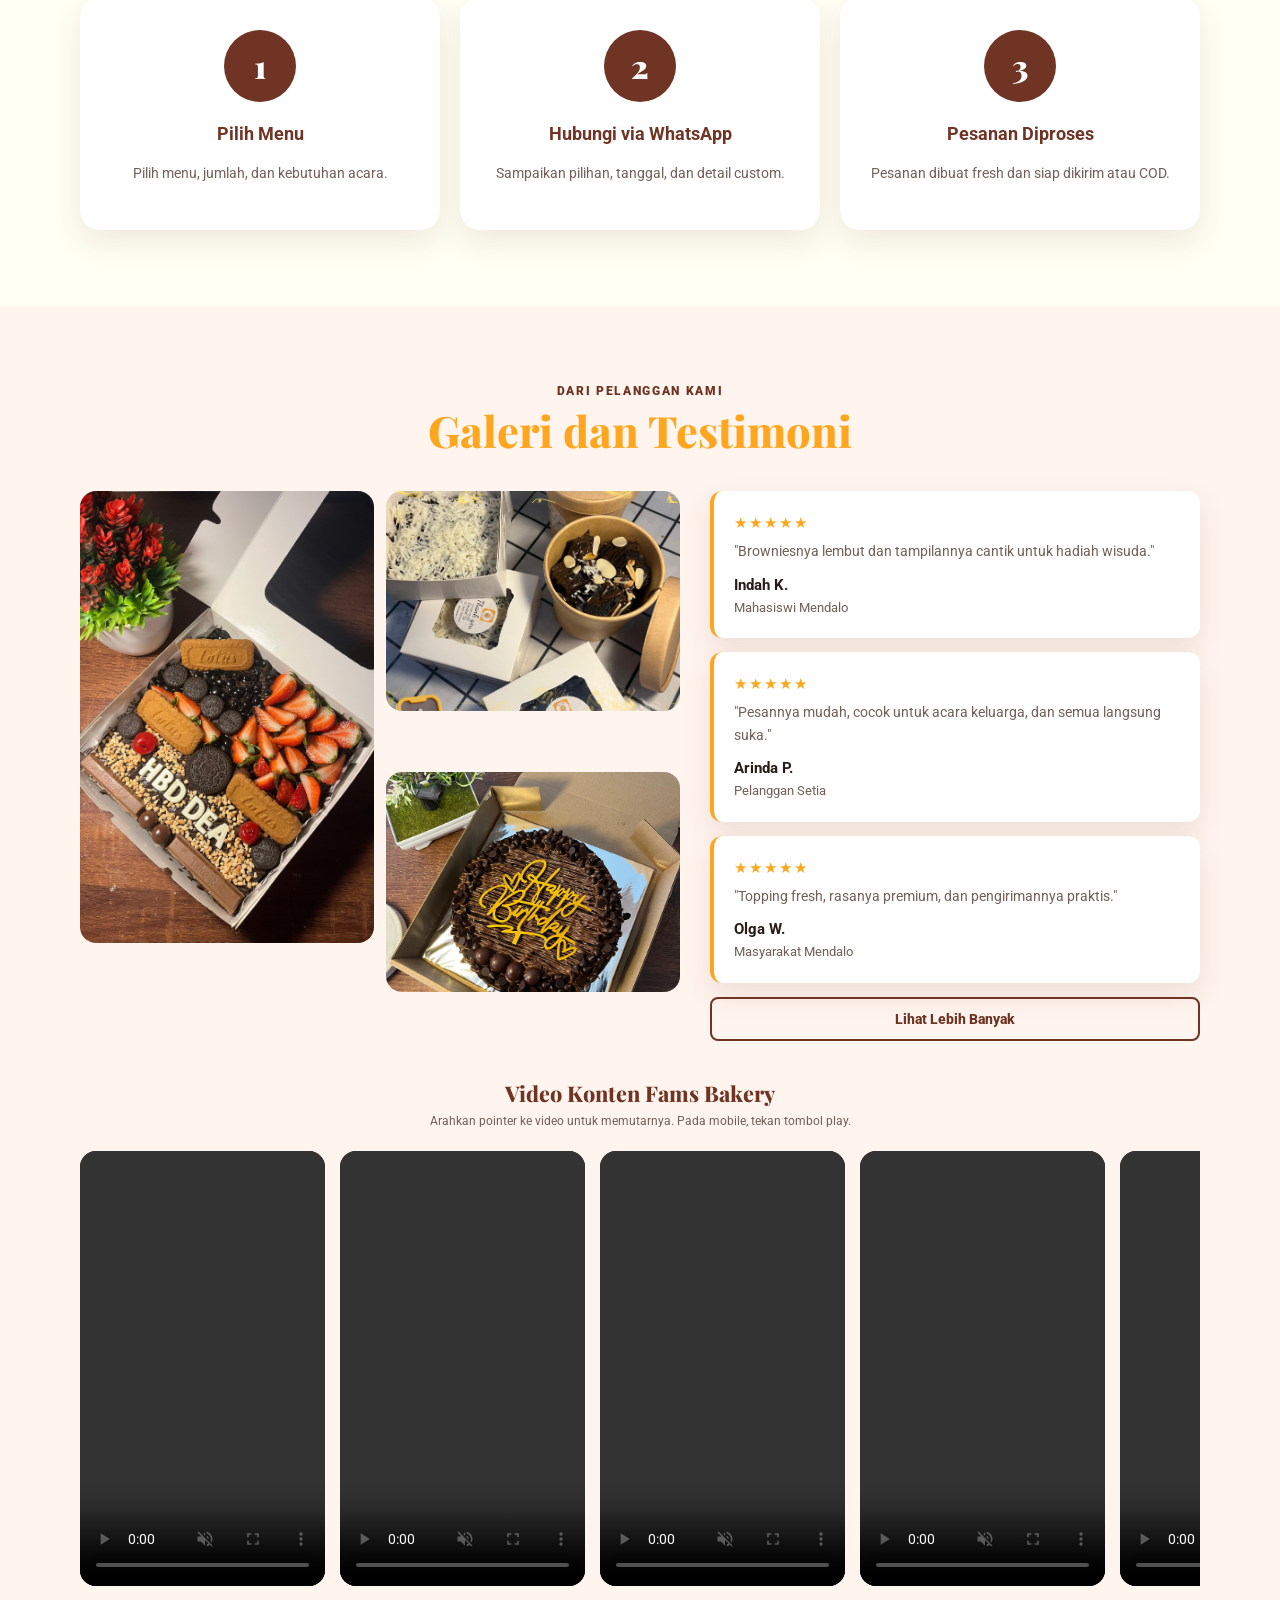
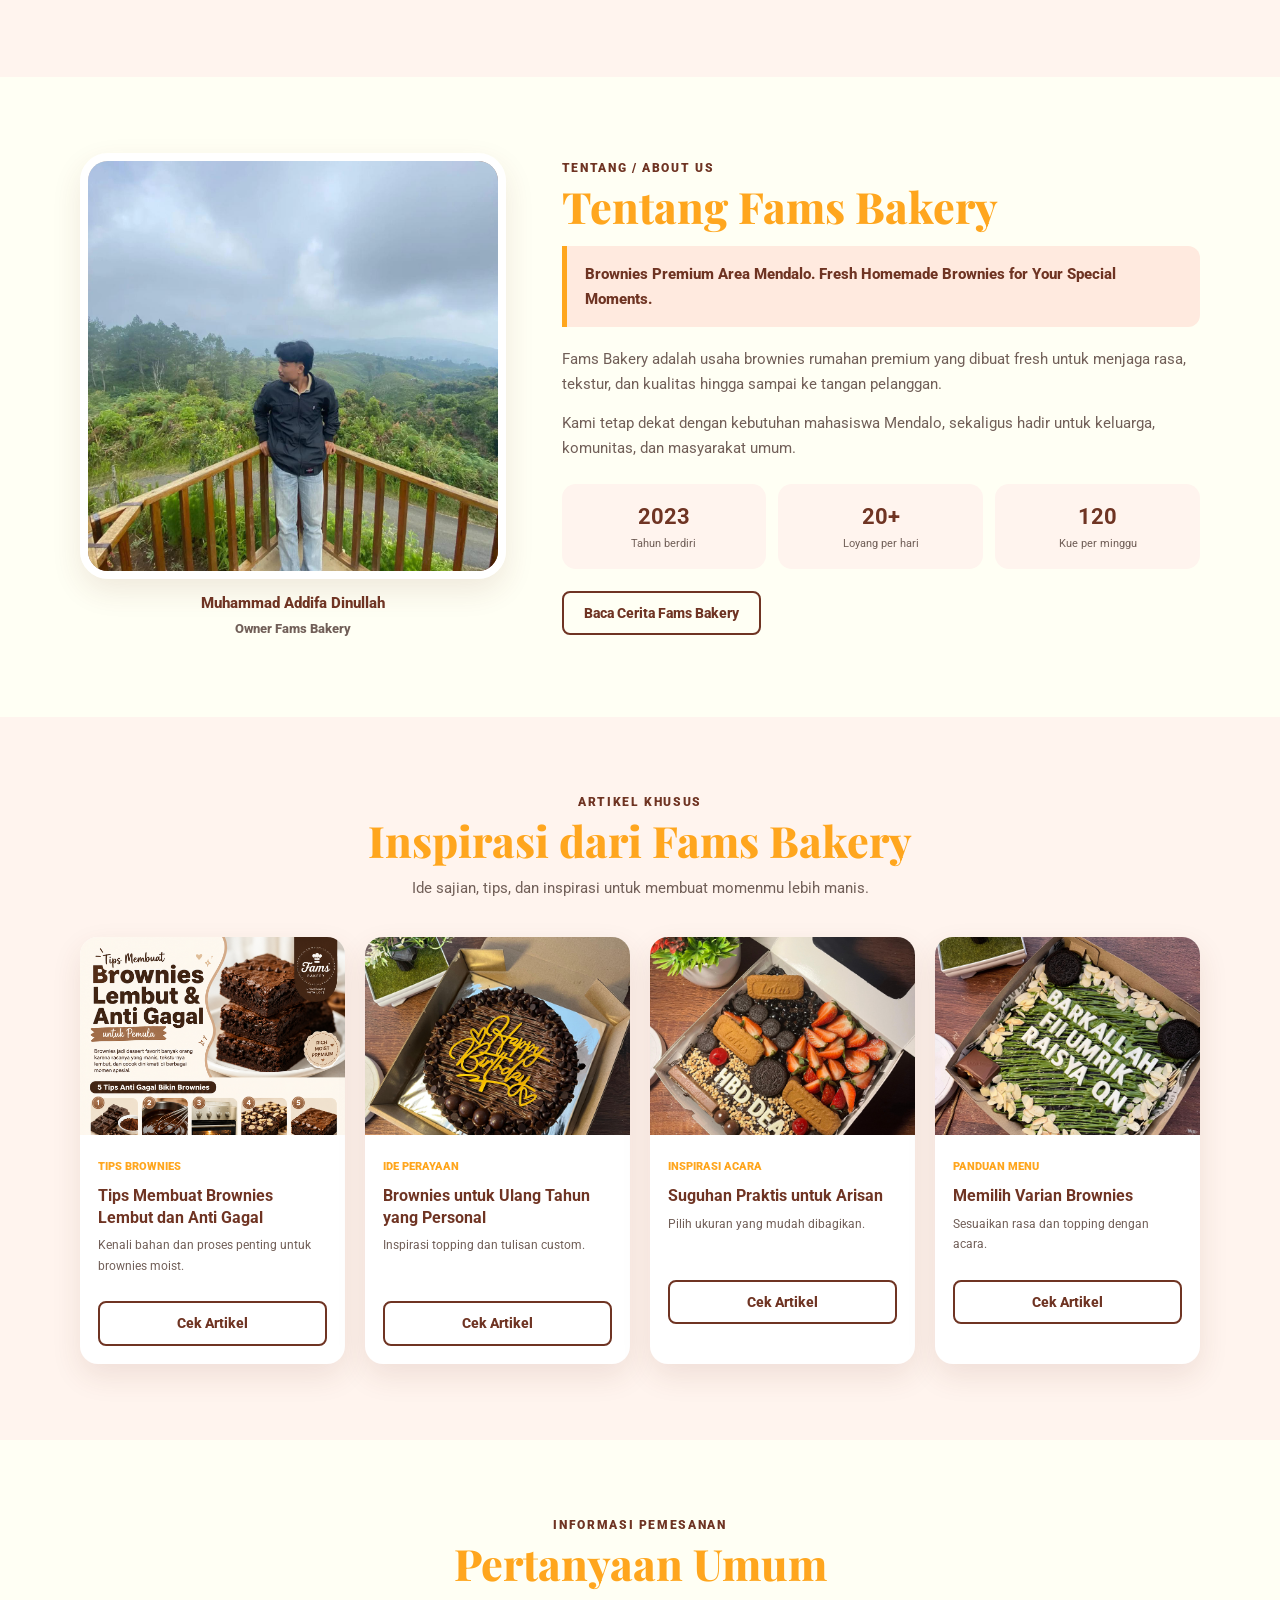
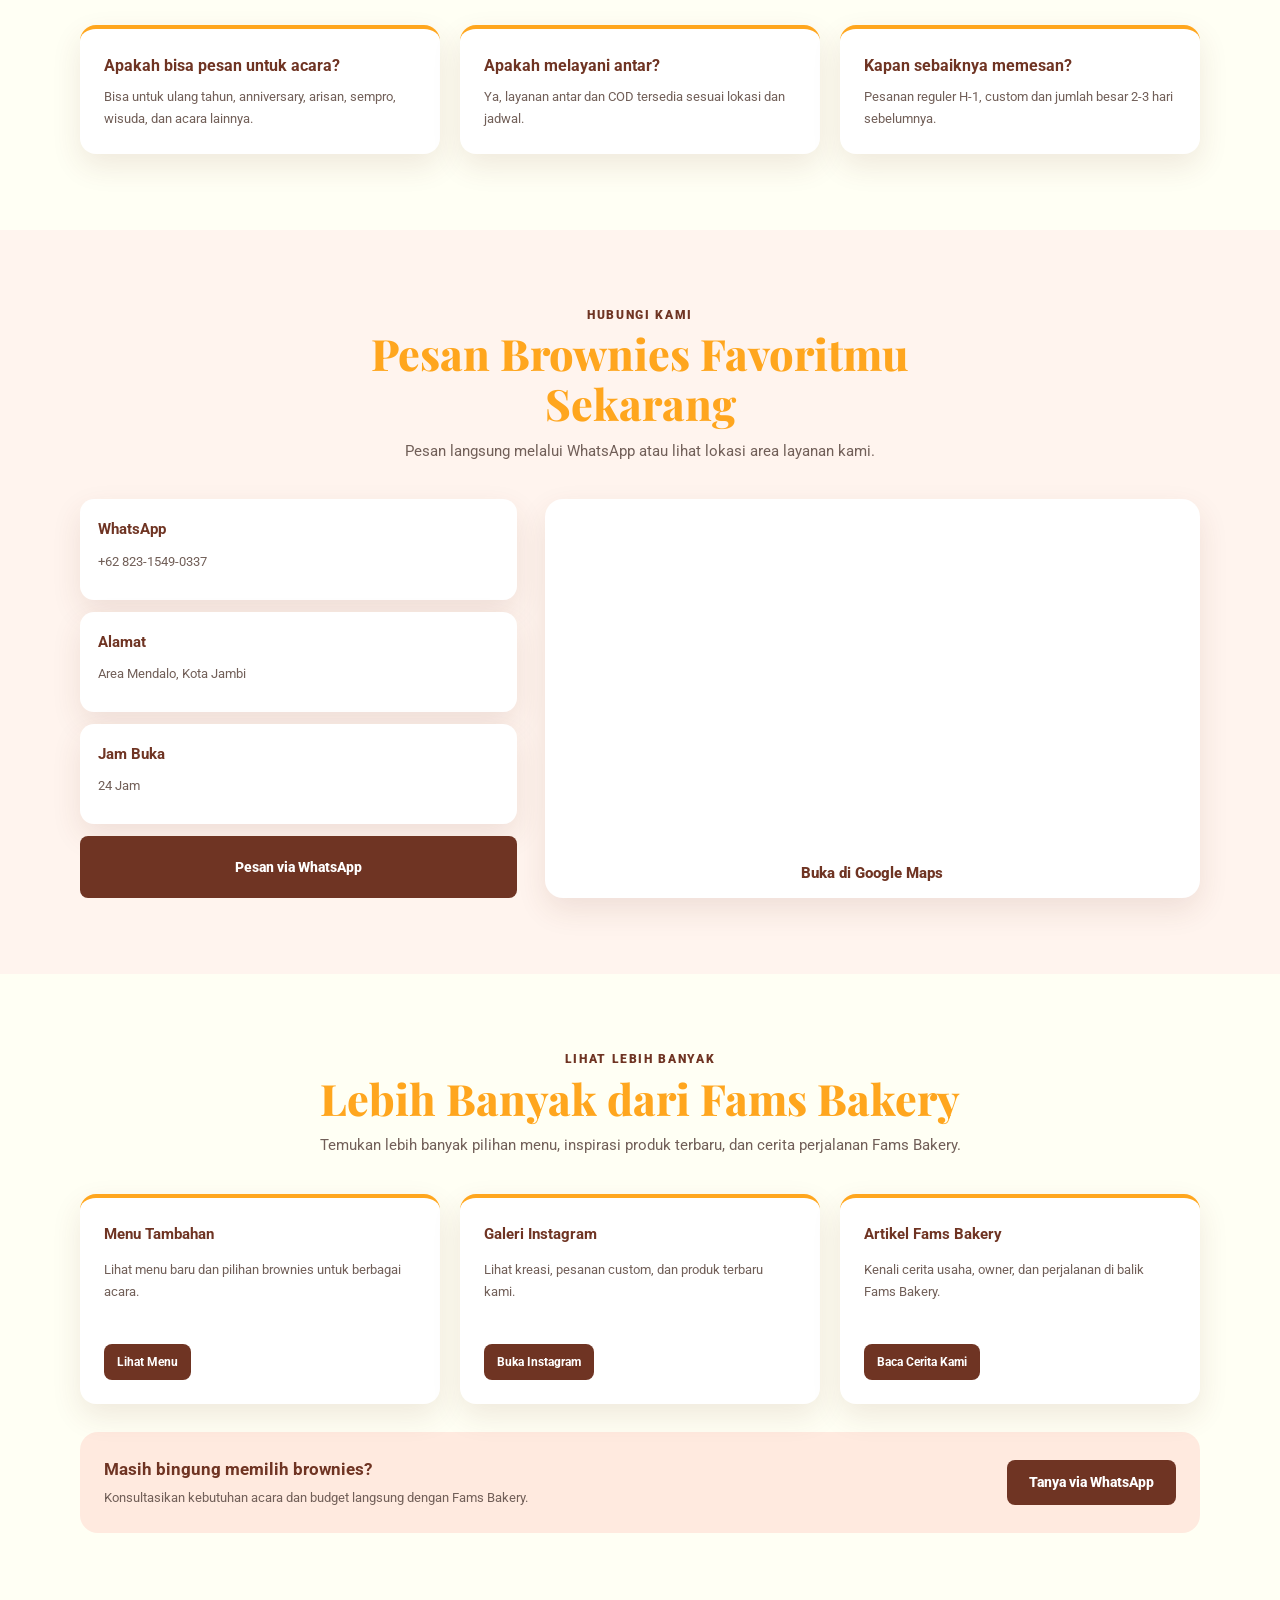
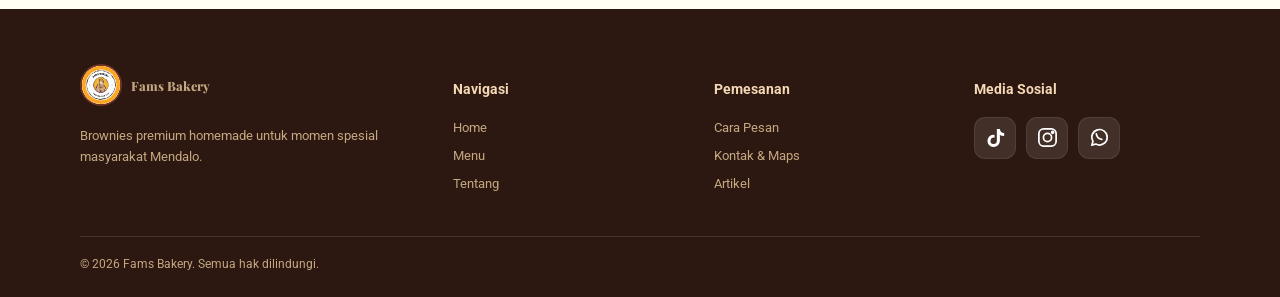
==== commit 4208feb2: "favicon, sitemap xml, dan robots txt" ====
--- a/index.html
+++ b/index.html
@@ -1,31 +1,46 @@
 <!DOCTYPE html>
 <html lang="id">
+
 <head>
   <meta charset="UTF-8">
   <meta name="viewport" content="width=device-width, initial-scale=1.0">
-  <title>Fams Bakery - Brownies Premium Area Mendalo</title>
-  <meta name="description" content="Brownies premium homemade favorit masyarakat Mendalo untuk ulang tahun, anniversary, arisan, wisuda, dan momen spesial lainnya.">
+  <title>Brownies Premium Area Mendalo | Fams Bakery</title>
+
+  <meta name="description"
+    content="Pesan brownies premium homemade di area Mendalo untuk ulang tahun, wisuda, anniversary, arisan, dan momen spesial lainnya.">
+  <meta name="description"
+    content="Brownies premium homemade favorit masyarakat Mendalo untuk ulang tahun, anniversary, arisan, wisuda, dan momen spesial lainnya.">
   <meta name="keywords" content="brownies Mendalo, brownies premium, brownies ulang tahun, dessert Jambi, Fams Bakery">
+  <link rel="icon" href="img/Logo-usaha.svg" type="image/svg+xml">
   <link rel="preconnect" href="https://fonts.googleapis.com">
   <link rel="preconnect" href="https://fonts.gstatic.com" crossorigin>
-  <link href="https://fonts.googleapis.com/css2?family=Playfair+Display:wght@700;800&family=Roboto:wght@400;500;600;700;900&display=swap" rel="stylesheet">
+  <link
+    href="https://fonts.googleapis.com/css2?family=Playfair+Display:wght@700;800&family=Roboto:wght@400;500;600;700;900&display=swap"
+    rel="stylesheet">
   <link rel="stylesheet" href="css/style.css">
 </head>
+
 <body>
   <nav class="navbar" aria-label="Navigasi utama">
     <div class="container nav-inner">
-      <a class="brand" href="#hero"><span class="brand-mark"><img src="img/Logo-usaha.svg" alt="Logo Fams Bakery"></span><span>Fams Bakery</span></a>
+      <a class="brand" href="#hero"><span class="brand-mark"><img src="img/Logo-usaha.svg"
+            alt="Logo Fams Bakery"></span><span>Fams Bakery</span></a>
       <div class="desktop-nav">
-        <a href="#hero">Home</a><a href="#catalog">Menu</a><a href="#how-to-order">Cara Pesan</a><a href="#gallery">Galeri</a>
+        <a href="#hero">Home</a><a href="#catalog">Menu</a><a href="#how-to-order">Cara Pesan</a><a
+          href="#gallery">Galeri</a>
         <a href="#about">Tentang</a><a href="#about">About Us</a><a href="#faq">FAQ</a><a href="#contact">Kontak</a>
-        <a class="btn btn-primary nav-cta" href="https://wa.me/6282315490337" target="_blank" rel="noopener noreferrer">Pesan Sekarang</a>
-      </div>
-      <button class="menu-toggle" type="button" aria-label="Buka menu" aria-expanded="false" aria-controls="mobile-menu"><span></span><span></span><span></span></button>
+        <a class="btn btn-primary nav-cta" href="https://wa.me/6282315490337" target="_blank"
+          rel="noopener noreferrer">Pesan Sekarang</a>
+      </div>
+      <button class="menu-toggle" type="button" aria-label="Buka menu" aria-expanded="false"
+        aria-controls="mobile-menu"><span></span><span></span><span></span></button>
     </div>
     <div class="mobile-menu" id="mobile-menu">
-      <a href="#hero">Home</a><a href="#catalog">Menu</a><a href="#how-to-order">Cara Pesan</a><a href="#gallery">Galeri</a>
+      <a href="#hero">Home</a><a href="#catalog">Menu</a><a href="#how-to-order">Cara Pesan</a><a
+        href="#gallery">Galeri</a>
       <a href="#about">Tentang / About Us</a><a href="#faq">FAQ</a><a href="#contact">Kontak</a>
-      <a class="btn btn-primary" href="https://wa.me/6282315490337" target="_blank" rel="noopener noreferrer">Pesan Sekarang</a>
+      <a class="btn btn-primary" href="https://wa.me/6282315490337" target="_blank" rel="noopener noreferrer">Pesan
+        Sekarang</a>
     </div>
   </nav>
 
@@ -34,112 +49,383 @@
       <div class="container hero-copy">
         <p class="eyebrow">Fresh Homemade Brownies Area Mendalo</p>
         <h1>Brownies Premium Favorit Masyarakat Mendalo</h1>
-        <p class="hero-text">Dibuat fresh untuk mahasiswa Mendalo, keluarga, dan siapa pun yang ingin merayakan momen spesial dengan rasa yang berkesan.</p>
-        <div class="occasion-list"><span>Ulang Tahun</span><span>Anniversary</span><span>Arisan</span><span>Sempro & Wisuda</span></div>
-        <div class="button-row"><a class="btn btn-primary" href="#catalog">Lihat Menu</a><a class="btn btn-outline" href="https://wa.me/6282315490337" target="_blank" rel="noopener noreferrer">Pesan via WhatsApp</a></div>
-      </div>
-      <div class="container hero-gallery"><img src="img/hero-brownies-cokelat.jpeg" alt="Brownies cokelat premium Fams Bakery"><img src="img/hero-brownies-ulang-tahun.jpeg" alt="Brownies ulang tahun Fams Bakery"></div>
+        <p class="hero-text">Dibuat fresh untuk mahasiswa Mendalo, keluarga, dan siapa pun yang ingin merayakan momen
+          spesial dengan rasa yang berkesan.</p>
+        <div class="occasion-list"><span>Ulang Tahun</span><span>Anniversary</span><span>Arisan</span><span>Sempro &
+            Wisuda</span></div>
+        <div class="button-row"><a class="btn btn-primary" href="#catalog">Lihat Menu</a><a class="btn btn-outline"
+            href="https://wa.me/6282315490337" target="_blank" rel="noopener noreferrer">Pesan via WhatsApp</a></div>
+      </div>
+      <div class="container hero-gallery"><img src="img/hero-brownies-cokelat.jpeg"
+          alt="Brownies cokelat premium Fams Bakery"><img src="img/hero-brownies-ulang-tahun.jpeg"
+          alt="Brownies ulang tahun Fams Bakery"></div>
     </section>
 
     <section class="section" id="products">
       <div class="container">
-        <div class="section-heading"><p class="eyebrow">Pilihan Favorit</p><h2>Brownies untuk Setiap Momen</h2><p>Mulai dari kebutuhan mahasiswa hingga acara keluarga dan komunitas di area Mendalo.</p></div>
-        <div class="feature-grid"><article><strong>Fresh Setiap Hari</strong><p>Dibuat homemade dengan bahan berkualitas.</p></article><article><strong>Topping Premium</strong><p>Tampilan cantik dan rasa yang kaya.</p></article><article><strong>Cocok untuk Acara</strong><p>Ulang tahun, anniversary, arisan, dan wisuda.</p></article><article><strong>Area Mendalo</strong><p>Mudah dipesan dengan layanan antar dan COD.</p></article></div>
+        <div class="section-heading">
+          <p class="eyebrow">Pilihan Favorit</p>
+          <h2>Brownies untuk Setiap Momen</h2>
+          <p>Mulai dari kebutuhan mahasiswa hingga acara keluarga dan komunitas di area Mendalo.</p>
+        </div>
+        <div class="feature-grid">
+          <article><strong>Fresh Setiap Hari</strong>
+            <p>Dibuat homemade dengan bahan berkualitas.</p>
+          </article>
+          <article><strong>Topping Premium</strong>
+            <p>Tampilan cantik dan rasa yang kaya.</p>
+          </article>
+          <article><strong>Cocok untuk Acara</strong>
+            <p>Ulang tahun, anniversary, arisan, dan wisuda.</p>
+          </article>
+          <article><strong>Area Mendalo</strong>
+            <p>Mudah dipesan dengan layanan antar dan COD.</p>
+          </article>
+        </div>
       </div>
     </section>
 
     <section class="section section-alt" id="catalog">
       <div class="container">
-        <div class="section-heading"><p class="eyebrow">Menu Produk</p><h2>Menu Brownies dan Dessert</h2><p>Brownies premium favorit masyarakat Mendalo untuk ulang tahun, anniversary, arisan, sempro, wisuda, dan momen spesial lainnya.</p></div>
+        <div class="section-heading">
+          <p class="eyebrow">Menu Produk</p>
+          <h2>Menu Brownies dan Dessert</h2>
+          <p>Brownies premium favorit masyarakat Mendalo untuk ulang tahun, anniversary, arisan, sempro, wisuda, dan
+            momen spesial lainnya.</p>
+        </div>
         <div class="product-grid">
-          <article class="product-card"><img src="img/HBD.jpeg" alt="Kue cokelat" loading="lazy"><div class="card-body"><span class="tag">Perayaan</span><h3>Kue Cokelat</h3><p>Kue cokelat lembut dengan rasa rich dan manis yang pas untuk hadiah atau perayaan.</p><strong>Harga menyesuaikan ukuran</strong></div></article>
-          <article class="product-card"><img src="img/HBD DEA.jpeg" alt="Brownies mix" loading="lazy"><div class="card-body"><span class="tag">Favorit</span><h3>Brownies Mix</h3><p>Kombinasi buah segar, biskuit, dan cokelat dalam satu box yang meriah.</p><strong>Harga menyesuaikan topping</strong></div></article>
-          <article class="product-card"><img src="img/B PYRAMID.jpeg" alt="Brownies pyramid" loading="lazy"><div class="card-body"><span class="tag">Premium</span><h3>Brownies Pyramid</h3><p>Susunan brownies unik berbentuk piramida dengan topping premium.</p><strong>Harga menyesuaikan ukuran</strong></div></article>
-          <article class="product-card"><img src="img/B MATCHA.jpeg" alt="Brownies matcha" loading="lazy"><div class="card-body"><span class="tag">Varian Rasa</span><h3>Brownies Matcha</h3><p>Perpaduan cokelat dan matcha dengan aroma harum serta rasa seimbang.</p><strong>Harga menyesuaikan topping</strong></div></article>
-          <article class="product-card"><img src="img/B COKELAT.jpeg" alt="Brownies cokelat" loading="lazy"><div class="card-body"><span class="tag">Best Seller</span><h3>Brownies Cokelat</h3><p>Brownies lembut dengan topping cokelat melimpah untuk momen bahagia.</p><strong>Harga menyesuaikan ukuran</strong></div></article>
-          <article class="product-card"><img src="img/HBD2.jpeg" alt="Brownies strawberry" loading="lazy"><div class="card-body"><span class="tag">Buah Segar</span><h3>Brownies Strawberry</h3><p>Rasa cokelat rich berpadu dengan strawberry manis segar.</p><strong>Harga menyesuaikan topping</strong></div></article>
-          <article class="product-card extra-product" hidden><img src="img/B BITTIES.jpeg" alt="Brownies bites" loading="lazy"><div class="card-body"><span class="tag">Menu Baru</span><h3>Brownies Bites</h3><p>Potongan brownies praktis untuk suguhan rapat, arisan, dan kumpul bersama.</p><strong>Dummy menu</strong></div></article>
-          <article class="product-card extra-product" hidden><img src="img/MIX 2.jpeg" alt="Celebration box" loading="lazy"><div class="card-body"><span class="tag">Menu Baru</span><h3>Celebration Box</h3><p>Box brownies aneka topping untuk berbagai momen spesial.</p><strong>Dummy menu</strong></div></article>
-          <article class="product-card extra-product" hidden><img src="img/5TH.jpeg" alt="Brownies custom" loading="lazy"><div class="card-body"><span class="tag">Menu Baru</span><h3>Brownies Custom</h3><p>Dekorasi personal untuk ulang tahun dan anniversary.</p><strong>Dummy menu</strong></div></article>
-        </div>
-        <div class="center-action"><a class="btn btn-primary reveal-products" href="https://www.instagram.com/fams.baker_s/">Lihat Lebih Banyak</a></div>
+          <article class="product-card"><img src="img/HBD.jpeg" alt="Kue cokelat" loading="lazy">
+            <div class="card-body"><span class="tag">Perayaan</span>
+              <h3>Kue Cokelat</h3>
+              <p>Kue cokelat lembut dengan rasa rich dan manis yang pas untuk hadiah atau perayaan.</p><strong>Harga
+                menyesuaikan ukuran</strong>
+            </div>
+          </article>
+          <article class="product-card"><img src="img/HBD DEA.jpeg" alt="Brownies mix" loading="lazy">
+            <div class="card-body"><span class="tag">Favorit</span>
+              <h3>Brownies Mix</h3>
+              <p>Kombinasi buah segar, biskuit, dan cokelat dalam satu box yang meriah.</p><strong>Harga menyesuaikan
+                topping</strong>
+            </div>
+          </article>
+          <article class="product-card"><img src="img/B PYRAMID.jpeg" alt="Brownies pyramid" loading="lazy">
+            <div class="card-body"><span class="tag">Premium</span>
+              <h3>Brownies Pyramid</h3>
+              <p>Susunan brownies unik berbentuk piramida dengan topping premium.</p><strong>Harga menyesuaikan
+                ukuran</strong>
+            </div>
+          </article>
+          <article class="product-card"><img src="img/B MATCHA.jpeg" alt="Brownies matcha" loading="lazy">
+            <div class="card-body"><span class="tag">Varian Rasa</span>
+              <h3>Brownies Matcha</h3>
+              <p>Perpaduan cokelat dan matcha dengan aroma harum serta rasa seimbang.</p><strong>Harga menyesuaikan
+                topping</strong>
+            </div>
+          </article>
+          <article class="product-card"><img src="img/B COKELAT.jpeg" alt="Brownies cokelat" loading="lazy">
+            <div class="card-body"><span class="tag">Best Seller</span>
+              <h3>Brownies Cokelat</h3>
+              <p>Brownies lembut dengan topping cokelat melimpah untuk momen bahagia.</p><strong>Harga menyesuaikan
+                ukuran</strong>
+            </div>
+          </article>
+          <article class="product-card"><img src="img/HBD2.jpeg" alt="Brownies strawberry" loading="lazy">
+            <div class="card-body"><span class="tag">Buah Segar</span>
+              <h3>Brownies Strawberry</h3>
+              <p>Rasa cokelat rich berpadu dengan strawberry manis segar.</p><strong>Harga menyesuaikan topping</strong>
+            </div>
+          </article>
+          <article class="product-card extra-product" hidden><img src="img/B BITTIES.jpeg" alt="Brownies bites"
+              loading="lazy">
+            <div class="card-body"><span class="tag">Menu Baru</span>
+              <h3>Brownies Bites</h3>
+              <p>Potongan brownies praktis untuk suguhan rapat, arisan, dan kumpul bersama.</p><strong>Dummy
+                menu</strong>
+            </div>
+          </article>
+          <article class="product-card extra-product" hidden><img src="img/MIX 2.jpeg" alt="Celebration box"
+              loading="lazy">
+            <div class="card-body"><span class="tag">Menu Baru</span>
+              <h3>Celebration Box</h3>
+              <p>Box brownies aneka topping untuk berbagai momen spesial.</p><strong>Dummy menu</strong>
+            </div>
+          </article>
+          <article class="product-card extra-product" hidden><img src="img/5TH.jpeg" alt="Brownies custom"
+              loading="lazy">
+            <div class="card-body"><span class="tag">Menu Baru</span>
+              <h3>Brownies Custom</h3>
+              <p>Dekorasi personal untuk ulang tahun dan anniversary.</p><strong>Dummy menu</strong>
+            </div>
+          </article>
+        </div>
+        <div class="center-action"><a class="btn btn-primary reveal-products"
+            href="https://www.instagram.com/fams.baker_s/">Lihat Lebih Banyak</a></div>
       </div>
     </section>
 
     <section class="section" id="how-to-order">
-      <div class="container"><div class="section-heading"><p class="eyebrow">Mudah dan Cepat</p><h2>Cara Pemesanan</h2><p>Pesan brownies favoritmu dalam tiga langkah sederhana.</p></div>
-        <div class="steps-grid"><article><span>1</span><h3>Pilih Menu</h3><p>Pilih menu, jumlah, dan kebutuhan acara.</p></article><article><span>2</span><h3>Hubungi via WhatsApp</h3><p>Sampaikan pilihan, tanggal, dan detail custom.</p></article><article><span>3</span><h3>Pesanan Diproses</h3><p>Pesanan dibuat fresh dan siap dikirim atau COD.</p></article></div>
+      <div class="container">
+        <div class="section-heading">
+          <p class="eyebrow">Mudah dan Cepat</p>
+          <h2>Cara Pemesanan</h2>
+          <p>Pesan brownies favoritmu dalam tiga langkah sederhana.</p>
+        </div>
+        <div class="steps-grid">
+          <article><span>1</span>
+            <h3>Pilih Menu</h3>
+            <p>Pilih menu, jumlah, dan kebutuhan acara.</p>
+          </article>
+          <article><span>2</span>
+            <h3>Hubungi via WhatsApp</h3>
+            <p>Sampaikan pilihan, tanggal, dan detail custom.</p>
+          </article>
+          <article><span>3</span>
+            <h3>Pesanan Diproses</h3>
+            <p>Pesanan dibuat fresh dan siap dikirim atau COD.</p>
+          </article>
+        </div>
       </div>
     </section>
 
     <section class="section section-alt" id="gallery">
       <div class="container">
-        <div class="section-heading"><p class="eyebrow">Dari Pelanggan Kami</p><h2>Galeri dan Testimoni</h2></div>
+        <div class="section-heading">
+          <p class="eyebrow">Dari Pelanggan Kami</p>
+          <h2>Galeri dan Testimoni</h2>
+        </div>
         <div class="gallery-testimonial-grid">
-          <div class="photo-grid"><img src="img/HBD DEA.jpeg" alt="Brownies custom" loading="lazy"><img src="img/B BITTIES.jpeg" alt="Dessert Fams Bakery" loading="lazy"><img src="img/HBD.jpeg" alt="Brownies favorit" loading="lazy"></div>
-          <div class="testimonial-list"><article><div class="stars">★★★★★</div><p>"Browniesnya lembut dan tampilannya cantik untuk hadiah wisuda."</p><strong>Indah K.</strong><small>Mahasiswi Mendalo</small></article><article><div class="stars">★★★★★</div><p>"Pesannya mudah, cocok untuk acara keluarga, dan semua langsung suka."</p><strong>Arinda P.</strong><small>Pelanggan Setia</small></article><article><div class="stars">★★★★★</div><p>"Topping fresh, rasanya premium, dan pengirimannya praktis."</p><strong>Olga W.</strong><small>Masyarakat Mendalo</small></article><a class="btn btn-outline" href="#section-19">Lihat Lebih Banyak</a></div>
-        </div>
-        <div class="video-heading"><h3>Video Konten Fams Bakery</h3><p>Arahkan pointer ke video untuk memutarnya. Pada mobile, tekan tombol play.</p></div>
+          <div class="photo-grid"><img src="img/HBD DEA.jpeg" alt="Brownies custom" loading="lazy"><img
+              src="img/B BITTIES.jpeg" alt="Dessert Fams Bakery" loading="lazy"><img src="img/HBD.jpeg"
+              alt="Brownies favorit" loading="lazy"></div>
+          <div class="testimonial-list">
+            <article>
+              <div class="stars">★★★★★</div>
+              <p>"Browniesnya lembut dan tampilannya cantik untuk hadiah wisuda."</p><strong>Indah
+                K.</strong><small>Mahasiswi Mendalo</small>
+            </article>
+            <article>
+              <div class="stars">★★★★★</div>
+              <p>"Pesannya mudah, cocok untuk acara keluarga, dan semua langsung suka."</p><strong>Arinda
+                P.</strong><small>Pelanggan Setia</small>
+            </article>
+            <article>
+              <div class="stars">★★★★★</div>
+              <p>"Topping fresh, rasanya premium, dan pengirimannya praktis."</p><strong>Olga
+                W.</strong><small>Masyarakat Mendalo</small>
+            </article><a class="btn btn-outline" href="#section-19">Lihat Lebih Banyak</a>
+          </div>
+        </div>
+        <div class="video-heading">
+          <h3>Video Konten Fams Bakery</h3>
+          <p>Arahkan pointer ke video untuk memutarnya. Pada mobile, tekan tombol play.</p>
+        </div>
         <div class="video-strip">
-          <video controls muted playsinline preload="metadata" class="hover-video"><source src="video/Review Upall.mov" type="video/mp4"></video>
-          <video controls muted playsinline preload="metadata" class="hover-video"><source src="video/Arin box brownies.mov" type="video/mp4"></video>
-          <video controls muted playsinline preload="metadata" class="hover-video"><source src="video/Cup brownies.MP4" type="video/mp4"></video>
-          <video controls muted playsinline preload="metadata" class="hover-video"><source src="video/Review.MP4" type="video/mp4"></video>
-          <video controls muted playsinline preload="metadata" class="hover-video"><source src="video/Upall.MP4" type="video/mp4"></video>
-          <video controls muted playsinline preload="metadata" class="hover-video"><source src="video/Box brownies.mov" type="video/mp4"></video>
+          <video controls muted playsinline preload="metadata" class="hover-video">
+            <source src="video/Review Upall.mov" type="video/mp4">
+          </video>
+          <video controls muted playsinline preload="metadata" class="hover-video">
+            <source src="video/Arin box brownies.mov" type="video/mp4">
+          </video>
+          <video controls muted playsinline preload="metadata" class="hover-video">
+            <source src="video/Cup brownies.MP4" type="video/mp4">
+          </video>
+          <video controls muted playsinline preload="metadata" class="hover-video">
+            <source src="video/Review.MP4" type="video/mp4">
+          </video>
+          <video controls muted playsinline preload="metadata" class="hover-video">
+            <source src="video/Upall.MP4" type="video/mp4">
+          </video>
+          <video controls muted playsinline preload="metadata" class="hover-video">
+            <source src="video/Box brownies.mov" type="video/mp4">
+          </video>
         </div>
       </div>
     </section>
 
     <section class="section" id="about">
       <div class="container about-grid">
-        <figure class="owner-card"><div class="owner-photo"><img src="img/owner.jpeg" alt="Muhammad Addifa Dinullah, owner Fams Bakery" loading="lazy"></div><figcaption>Muhammad Addifa Dinullah<br><small>Owner Fams Bakery</small></figcaption></figure>
-        <div class="about-copy"><p class="eyebrow">Tentang / About Us</p><h2>Tentang Fams Bakery</h2><p class="brand-slogan">Brownies Premium Area Mendalo. Fresh Homemade Brownies for Your Special Moments.</p><p>Fams Bakery adalah usaha brownies rumahan premium yang dibuat fresh untuk menjaga rasa, tekstur, dan kualitas hingga sampai ke tangan pelanggan.</p><p>Kami tetap dekat dengan kebutuhan mahasiswa Mendalo, sekaligus hadir untuk keluarga, komunitas, dan masyarakat umum.</p><div class="stats-grid"><div><strong>2023</strong><span>Tahun berdiri</span></div><div><strong>20+</strong><span>Loyang per hari</span></div><div><strong>120</strong><span>Kue per minggu</span></div></div><a class="btn btn-outline about-article-link" href="artikel.html">Baca Cerita Fams Bakery</a></div>
+        <figure class="owner-card">
+          <div class="owner-photo"><img src="img/owner.jpeg" alt="Muhammad Addifa Dinullah, owner Fams Bakery"
+              loading="lazy"></div>
+          <figcaption>Muhammad Addifa Dinullah<br><small>Owner Fams Bakery</small></figcaption>
+        </figure>
+        <div class="about-copy">
+          <p class="eyebrow">Tentang / About Us</p>
+          <h2>Tentang Fams Bakery</h2>
+          <p class="brand-slogan">Brownies Premium Area Mendalo. Fresh Homemade Brownies for Your Special Moments.</p>
+          <p>Fams Bakery adalah usaha brownies rumahan premium yang dibuat fresh untuk menjaga rasa, tekstur, dan
+            kualitas hingga sampai ke tangan pelanggan.</p>
+          <p>Kami tetap dekat dengan kebutuhan mahasiswa Mendalo, sekaligus hadir untuk keluarga, komunitas, dan
+            masyarakat umum.</p>
+          <div class="stats-grid">
+            <div><strong>2023</strong><span>Tahun berdiri</span></div>
+            <div><strong>20+</strong><span>Loyang per hari</span></div>
+            <div><strong>120</strong><span>Kue per minggu</span></div>
+          </div><a class="btn btn-outline about-article-link" href="artikel.html">Baca Cerita Fams Bakery</a>
+        </div>
       </div>
     </section>
 
     <section class="section section-alt" id="articles">
-      <div class="container"><div class="section-heading"><p class="eyebrow">Artikel Khusus</p><h2>Inspirasi dari Fams Bakery</h2><p>Ide sajian, tips, dan inspirasi untuk membuat momenmu lebih manis.</p></div>
+      <div class="container">
+        <div class="section-heading">
+          <p class="eyebrow">Artikel Khusus</p>
+          <h2>Inspirasi dari Fams Bakery</h2>
+          <p>Ide sajian, tips, dan inspirasi untuk membuat momenmu lebih manis.</p>
+        </div>
         <div class="article-grid">
-          <article><img src="img/Artikel 1.png" alt="Tips brownies" loading="lazy"><div><span>Tips Brownies</span><h3>Tips Membuat Brownies Lembut dan Anti Gagal</h3><p>Kenali bahan dan proses penting untuk brownies moist.</p><a class="btn btn-outline" href="artikel-tips.html">Cek Artikel</a></div></article>
-          <article><img src="img/HBD.jpeg" alt="Brownies ulang tahun" loading="lazy"><div><span>Ide Perayaan</span><h3>Brownies untuk Ulang Tahun yang Personal</h3><p>Inspirasi topping dan tulisan custom.</p><a class="btn btn-outline" href="artikel-ulang-tahun.html">Cek Artikel</a></div></article>
-          <article><img src="img/Favs.jpeg" alt="Brownies arisan" loading="lazy"><div><span>Inspirasi Acara</span><h3>Suguhan Praktis untuk Arisan</h3><p>Pilih ukuran yang mudah dibagikan.</p><a class="btn btn-outline" href="artikel-arisan.html">Cek Artikel</a></div></article>
-          <article><img src="img/B MATCHA.jpeg" alt="Varian brownies" loading="lazy"><div><span>Panduan Menu</span><h3>Memilih Varian Brownies</h3><p>Sesuaikan rasa dan topping dengan acara.</p><a class="btn btn-outline" href="artikel-varian.html">Cek Artikel</a></div></article>
-        </div>
-      </div>
-    </section>
-
-    <section class="section" id="faq"><div class="container"><div class="section-heading"><p class="eyebrow">Informasi Pemesanan</p><h2>Pertanyaan Umum</h2></div><div class="faq-grid"><article><h3>Apakah bisa pesan untuk acara?</h3><p>Bisa untuk ulang tahun, anniversary, arisan, sempro, wisuda, dan acara lainnya.</p></article><article><h3>Apakah melayani antar?</h3><p>Ya, layanan antar dan COD tersedia sesuai lokasi dan jadwal.</p></article><article><h3>Kapan sebaiknya memesan?</h3><p>Pesanan reguler H-1, custom dan jumlah besar 2-3 hari sebelumnya.</p></article></div></div></section>
+          <article><img src="img/Artikel 1.png" alt="Tips brownies" loading="lazy">
+            <div><span>Tips Brownies</span>
+              <h3>Tips Membuat Brownies Lembut dan Anti Gagal</h3>
+              <p>Kenali bahan dan proses penting untuk brownies moist.</p><a class="btn btn-outline"
+                href="artikel-tips.html">Cek Artikel</a>
+            </div>
+          </article>
+          <article><img src="img/HBD.jpeg" alt="Brownies ulang tahun" loading="lazy">
+            <div><span>Ide Perayaan</span>
+              <h3>Brownies untuk Ulang Tahun yang Personal</h3>
+              <p>Inspirasi topping dan tulisan custom.</p><a class="btn btn-outline" href="artikel-ulang-tahun.html">Cek
+                Artikel</a>
+            </div>
+          </article>
+          <article><img src="img/Favs.jpeg" alt="Brownies arisan" loading="lazy">
+            <div><span>Inspirasi Acara</span>
+              <h3>Suguhan Praktis untuk Arisan</h3>
+              <p>Pilih ukuran yang mudah dibagikan.</p><a class="btn btn-outline" href="artikel-arisan.html">Cek
+                Artikel</a>
+            </div>
+          </article>
+          <article><img src="img/B MATCHA.jpeg" alt="Varian brownies" loading="lazy">
+            <div><span>Panduan Menu</span>
+              <h3>Memilih Varian Brownies</h3>
+              <p>Sesuaikan rasa dan topping dengan acara.</p><a class="btn btn-outline" href="artikel-varian.html">Cek
+                Artikel</a>
+            </div>
+          </article>
+        </div>
+      </div>
+    </section>
+
+    <section class="section" id="faq">
+      <div class="container">
+        <div class="section-heading">
+          <p class="eyebrow">Informasi Pemesanan</p>
+          <h2>Pertanyaan Umum</h2>
+        </div>
+        <div class="faq-grid">
+          <article>
+            <h3>Apakah bisa pesan untuk acara?</h3>
+            <p>Bisa untuk ulang tahun, anniversary, arisan, sempro, wisuda, dan acara lainnya.</p>
+          </article>
+          <article>
+            <h3>Apakah melayani antar?</h3>
+            <p>Ya, layanan antar dan COD tersedia sesuai lokasi dan jadwal.</p>
+          </article>
+          <article>
+            <h3>Kapan sebaiknya memesan?</h3>
+            <p>Pesanan reguler H-1, custom dan jumlah besar 2-3 hari sebelumnya.</p>
+          </article>
+        </div>
+      </div>
+    </section>
 
     <section class="section section-alt" id="contact">
-      <div class="container"><div class="section-heading"><p class="eyebrow">Hubungi Kami</p><h2>Pesan Brownies Favoritmu Sekarang</h2><p>Pesan langsung melalui WhatsApp atau lihat lokasi area layanan kami.</p></div>
-        <div class="contact-grid"><div class="contact-details"><article><strong>WhatsApp</strong><span>+62 823-1549-0337</span></article><article><strong>Alamat</strong><span>Area Mendalo, Kota Jambi</span></article><article><strong>Jam Buka</strong><span>24 Jam</span></article><a class="btn btn-primary" href="https://wa.me/6282315490337" target="_blank" rel="noopener noreferrer">Pesan via WhatsApp</a></div>
-          <div class="map-card"><iframe src="https://maps.google.com/maps?q=Mendalo+Indah,+Kota+Jambi&output=embed&z=15" title="Lokasi Fams Bakery area Mendalo" loading="lazy" allowfullscreen referrerpolicy="no-referrer-when-downgrade"></iframe><a href="https://maps.app.goo.gl/Hf5Lk4r7kykcj1ks6" target="_blank" rel="noopener noreferrer">Buka di Google Maps</a></div>
-        </div>
-      </div>
-    </section>
-
-    <section class="section more-section" id="section-19"><div class="container"><div class="section-heading"><p class="eyebrow">Lihat Lebih Banyak</p><h2>Lebih Banyak dari Fams Bakery</h2><p>Temukan lebih banyak pilihan menu, inspirasi produk terbaru, dan cerita perjalanan Fams Bakery.</p></div><div class="more-grid"><a href="#catalog"><strong>Menu Tambahan</strong><span>Lihat menu baru dan pilihan brownies untuk berbagai acara.</span><b class="more-cta">Lihat Menu</b></a><a href="https://www.instagram.com/fams.baker_s/" target="_blank" rel="noopener noreferrer"><strong>Galeri Instagram</strong><span>Lihat kreasi, pesanan custom, dan produk terbaru kami.</span><b class="more-cta">Buka Instagram</b></a><a href="artikel.html"><strong>Artikel Fams Bakery</strong><span>Kenali cerita usaha, owner, dan perjalanan di balik Fams Bakery.</span><b class="more-cta">Baca Cerita Kami</b></a></div><div class="more-contact"><div><strong>Masih bingung memilih brownies?</strong><span>Konsultasikan kebutuhan acara dan budget langsung dengan Fams Bakery.</span></div><a class="btn btn-primary" href="https://wa.me/6282315490337" target="_blank" rel="noopener noreferrer">Tanya via WhatsApp</a></div></div></section>
+      <div class="container">
+        <div class="section-heading">
+          <p class="eyebrow">Hubungi Kami</p>
+          <h2>Pesan Brownies Favoritmu Sekarang</h2>
+          <p>Pesan langsung melalui WhatsApp atau lihat lokasi area layanan kami.</p>
+        </div>
+        <div class="contact-grid">
+          <div class="contact-details">
+            <article><strong>WhatsApp</strong><span>+62 823-1549-0337</span></article>
+            <article><strong>Alamat</strong><span>Area Mendalo, Kota Jambi</span></article>
+            <article><strong>Jam Buka</strong><span>24 Jam</span></article><a class="btn btn-primary"
+              href="https://wa.me/6282315490337" target="_blank" rel="noopener noreferrer">Pesan via WhatsApp</a>
+          </div>
+          <div class="map-card"><iframe src="https://maps.google.com/maps?q=Mendalo+Indah,+Kota+Jambi&output=embed&z=15"
+              title="Lokasi Fams Bakery area Mendalo" loading="lazy" allowfullscreen
+              referrerpolicy="no-referrer-when-downgrade"></iframe><a href="https://maps.app.goo.gl/Hf5Lk4r7kykcj1ks6"
+              target="_blank" rel="noopener noreferrer">Buka di Google Maps</a></div>
+        </div>
+      </div>
+    </section>
+
+    <section class="section more-section" id="section-19">
+      <div class="container">
+        <div class="section-heading">
+          <p class="eyebrow">Lihat Lebih Banyak</p>
+          <h2>Lebih Banyak dari Fams Bakery</h2>
+          <p>Temukan lebih banyak pilihan menu, inspirasi produk terbaru, dan cerita perjalanan Fams Bakery.</p>
+        </div>
+        <div class="more-grid"><a href="#catalog"><strong>Menu Tambahan</strong><span>Lihat menu baru dan pilihan
+              brownies untuk berbagai acara.</span><b class="more-cta">Lihat Menu</b></a><a
+            href="https://www.instagram.com/fams.baker_s/" target="_blank" rel="noopener noreferrer"><strong>Galeri
+              Instagram</strong><span>Lihat kreasi, pesanan custom, dan produk terbaru kami.</span><b
+              class="more-cta">Buka Instagram</b></a><a href="artikel.html"><strong>Artikel Fams
+              Bakery</strong><span>Kenali cerita usaha, owner, dan perjalanan di balik Fams Bakery.</span><b
+              class="more-cta">Baca Cerita Kami</b></a></div>
+        <div class="more-contact">
+          <div><strong>Masih bingung memilih brownies?</strong><span>Konsultasikan kebutuhan acara dan budget langsung
+              dengan Fams Bakery.</span></div><a class="btn btn-primary" href="https://wa.me/6282315490337"
+            target="_blank" rel="noopener noreferrer">Tanya via WhatsApp</a>
+        </div>
+      </div>
+    </section>
   </main>
 
-  <footer class="footer"><div class="container footer-grid"><div><a class="brand footer-brand" href="#hero"><span class="brand-mark"><img src="img/Logo-usaha.svg" alt="Logo Fams Bakery"></span><span>Fams Bakery</span></a><p>Brownies premium homemade untuk momen spesial masyarakat Mendalo.</p></div><div><h3>Navigasi</h3><a href="#hero">Home</a><a href="#catalog">Menu</a><a href="#about">Tentang</a></div><div><h3>Pemesanan</h3><a href="#how-to-order">Cara Pesan</a><a href="#contact">Kontak & Maps</a><a href="artikel.html">Artikel</a></div><div><h3>Media Sosial</h3><div class="social-links"><a href="https://www.tiktok.com/@fams_baker_s" target="_blank" rel="noopener noreferrer" aria-label="TikTok Fams Bakery" title="TikTok"><svg viewBox="0 0 24 24" aria-hidden="true"><path d="M16.6 3c.3 2.6 1.8 4.1 4.4 4.3v3.1a8.2 8.2 0 0 1-4.4-1v6.1a6.5 6.5 0 1 1-5.6-6.4v3.2a3.3 3.3 0 1 0 2.4 3.2V3h3.2Z"/></svg></a><a href="https://www.instagram.com/fams.baker_s/" target="_blank" rel="noopener noreferrer" aria-label="Instagram Fams Bakery" title="Instagram"><svg viewBox="0 0 24 24" aria-hidden="true"><rect x="3" y="3" width="18" height="18" rx="5"/><circle cx="12" cy="12" r="4.25"/><circle cx="17.4" cy="6.6" r="1"/></svg></a><a href="https://wa.me/6282315490337" target="_blank" rel="noopener noreferrer" aria-label="WhatsApp Fams Bakery" title="WhatsApp"><svg viewBox="0 0 24 24" aria-hidden="true"><path d="M20 11.8a8 8 0 0 1-11.8 7L4 20l1.2-4.1A8 8 0 1 1 20 11.8Z"/><path d="M8.7 8.2c.4 3.4 2.3 5.3 5.7 5.8"/></svg></a></div></div></div><div class="container footer-bottom">© 2026 Fams Bakery. Semua hak dilindungi.</div></footer>
+  <footer class="footer">
+    <div class="container footer-grid">
+      <div><a class="brand footer-brand" href="#hero"><span class="brand-mark"><img src="img/Logo-usaha.svg"
+              alt="Logo Fams Bakery"></span><span>Fams Bakery</span></a>
+        <p>Brownies premium homemade untuk momen spesial masyarakat Mendalo.</p>
+      </div>
+      <div>
+        <h3>Navigasi</h3><a href="#hero">Home</a><a href="#catalog">Menu</a><a href="#about">Tentang</a>
+      </div>
+      <div>
+        <h3>Pemesanan</h3><a href="#how-to-order">Cara Pesan</a><a href="#contact">Kontak & Maps</a><a
+          href="artikel.html">Artikel</a>
+      </div>
+      <div>
+        <h3>Media Sosial</h3>
+        <div class="social-links"><a href="https://www.tiktok.com/@fams_baker_s" target="_blank"
+            rel="noopener noreferrer" aria-label="TikTok Fams Bakery" title="TikTok"><svg viewBox="0 0 24 24"
+              aria-hidden="true">
+              <path
+                d="M16.6 3c.3 2.6 1.8 4.1 4.4 4.3v3.1a8.2 8.2 0 0 1-4.4-1v6.1a6.5 6.5 0 1 1-5.6-6.4v3.2a3.3 3.3 0 1 0 2.4 3.2V3h3.2Z" />
+            </svg></a><a href="https://www.instagram.com/fams.baker_s/" target="_blank" rel="noopener noreferrer"
+            aria-label="Instagram Fams Bakery" title="Instagram"><svg viewBox="0 0 24 24" aria-hidden="true">
+              <rect x="3" y="3" width="18" height="18" rx="5" />
+              <circle cx="12" cy="12" r="4.25" />
+              <circle cx="17.4" cy="6.6" r="1" />
+            </svg></a><a href="https://wa.me/6282315490337" target="_blank" rel="noopener noreferrer"
+            aria-label="WhatsApp Fams Bakery" title="WhatsApp"><svg viewBox="0 0 24 24" aria-hidden="true">
+              <path d="M20 11.8a8 8 0 0 1-11.8 7L4 20l1.2-4.1A8 8 0 1 1 20 11.8Z" />
+              <path d="M8.7 8.2c.4 3.4 2.3 5.3 5.7 5.8" />
+            </svg></a></div>
+      </div>
+    </div>
+    <div class="container footer-bottom">© 2026 Fams Bakery. Semua hak dilindungi.</div>
+  </footer>
 
   <script>
-    const toggle=document.querySelector('.menu-toggle'),mobile=document.querySelector('.mobile-menu');
-    toggle.addEventListener('click',()=>{const open=mobile.classList.toggle('open');toggle.setAttribute('aria-expanded',open)});
-    document.querySelectorAll('.mobile-menu a').forEach(a=>a.addEventListener('click',()=>mobile.classList.remove('open')));
-    const revealProducts=document.querySelector('.reveal-products');
-    revealProducts.addEventListener('click',event=>{
+    const toggle = document.querySelector('.menu-toggle'), mobile = document.querySelector('.mobile-menu');
+    toggle.addEventListener('click', () => { const open = mobile.classList.toggle('open'); toggle.setAttribute('aria-expanded', open) });
+    document.querySelectorAll('.mobile-menu a').forEach(a => a.addEventListener('click', () => mobile.classList.remove('open')));
+    const revealProducts = document.querySelector('.reveal-products');
+    revealProducts.addEventListener('click', event => {
       event.preventDefault();
-      document.querySelectorAll('.extra-product').forEach(card=>card.hidden=false);
-      revealProducts.textContent='Lihat Produk Lainnya di Instagram';
-    },{once:true});
-    let gallerySound=false;
-    document.querySelectorAll('.hover-video').forEach(video=>{
-      video.addEventListener('mouseenter',()=>{video.muted=!gallerySound;video.play().catch(()=>{video.muted=true;video.play().catch(()=>{})})});
-      video.addEventListener('mouseleave',()=>video.pause());
-      video.addEventListener('click',()=>{gallerySound=true;video.muted=false});
+      document.querySelectorAll('.extra-product').forEach(card => card.hidden = false);
+      revealProducts.textContent = 'Lihat Produk Lainnya di Instagram';
+    }, { once: true });
+    let gallerySound = false;
+    document.querySelectorAll('.hover-video').forEach(video => {
+      video.addEventListener('mouseenter', () => { video.muted = !gallerySound; video.play().catch(() => { video.muted = true; video.play().catch(() => { }) }) });
+      video.addEventListener('mouseleave', () => video.pause());
+      video.addEventListener('click', () => { gallerySound = true; video.muted = false });
     });
   </script>
 </body>
+
 </html>
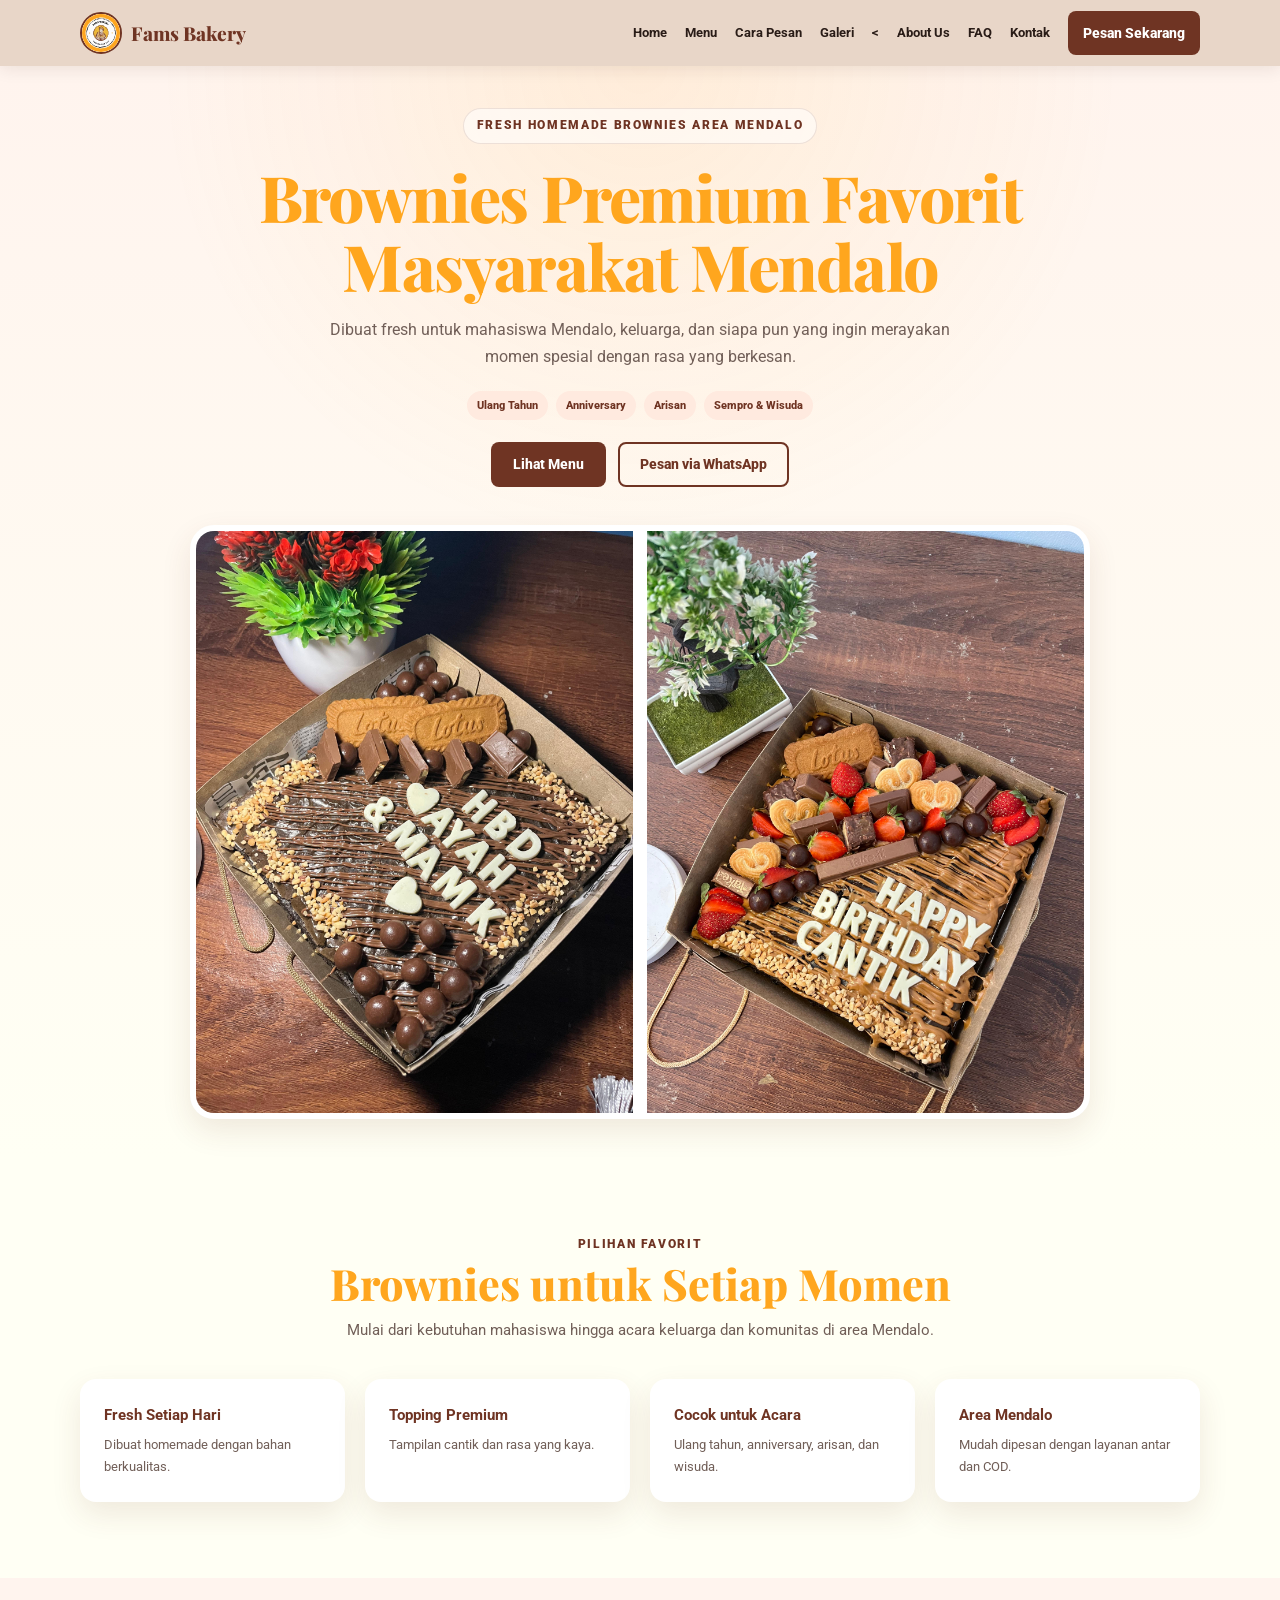
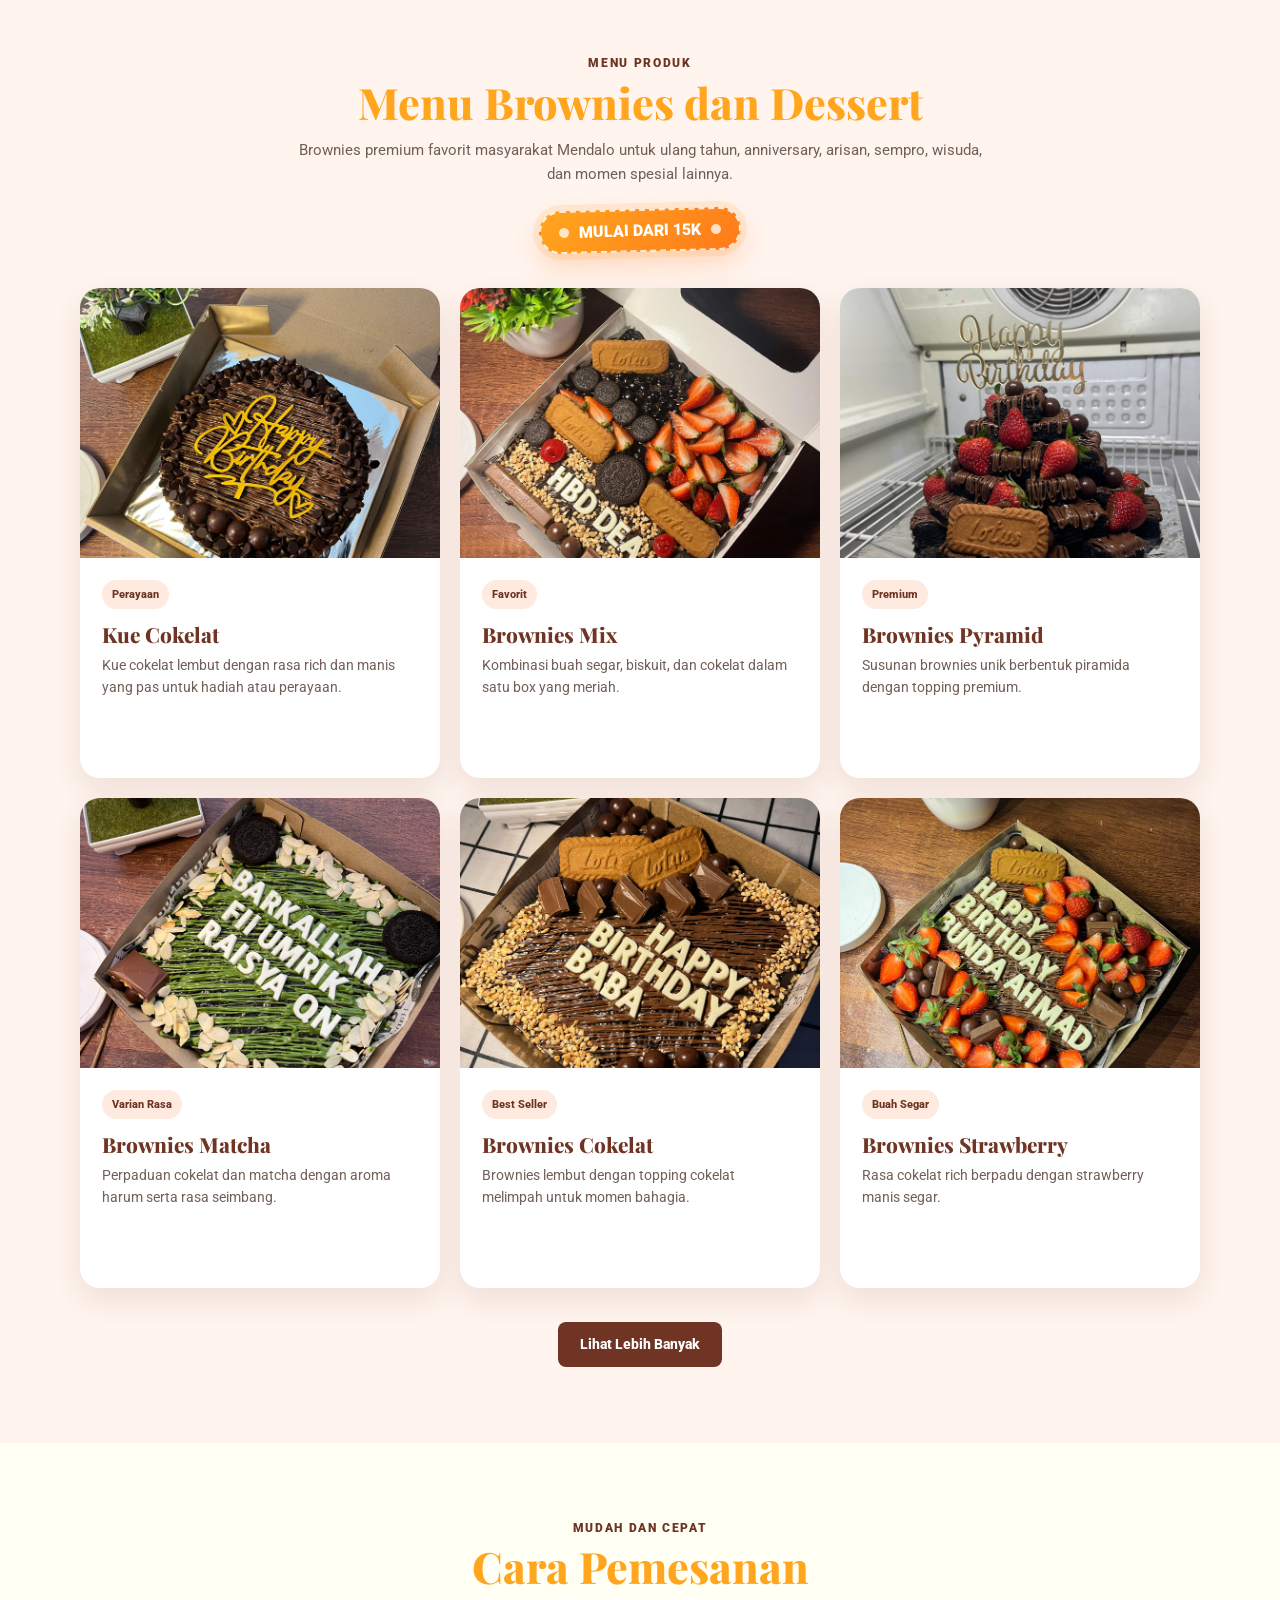
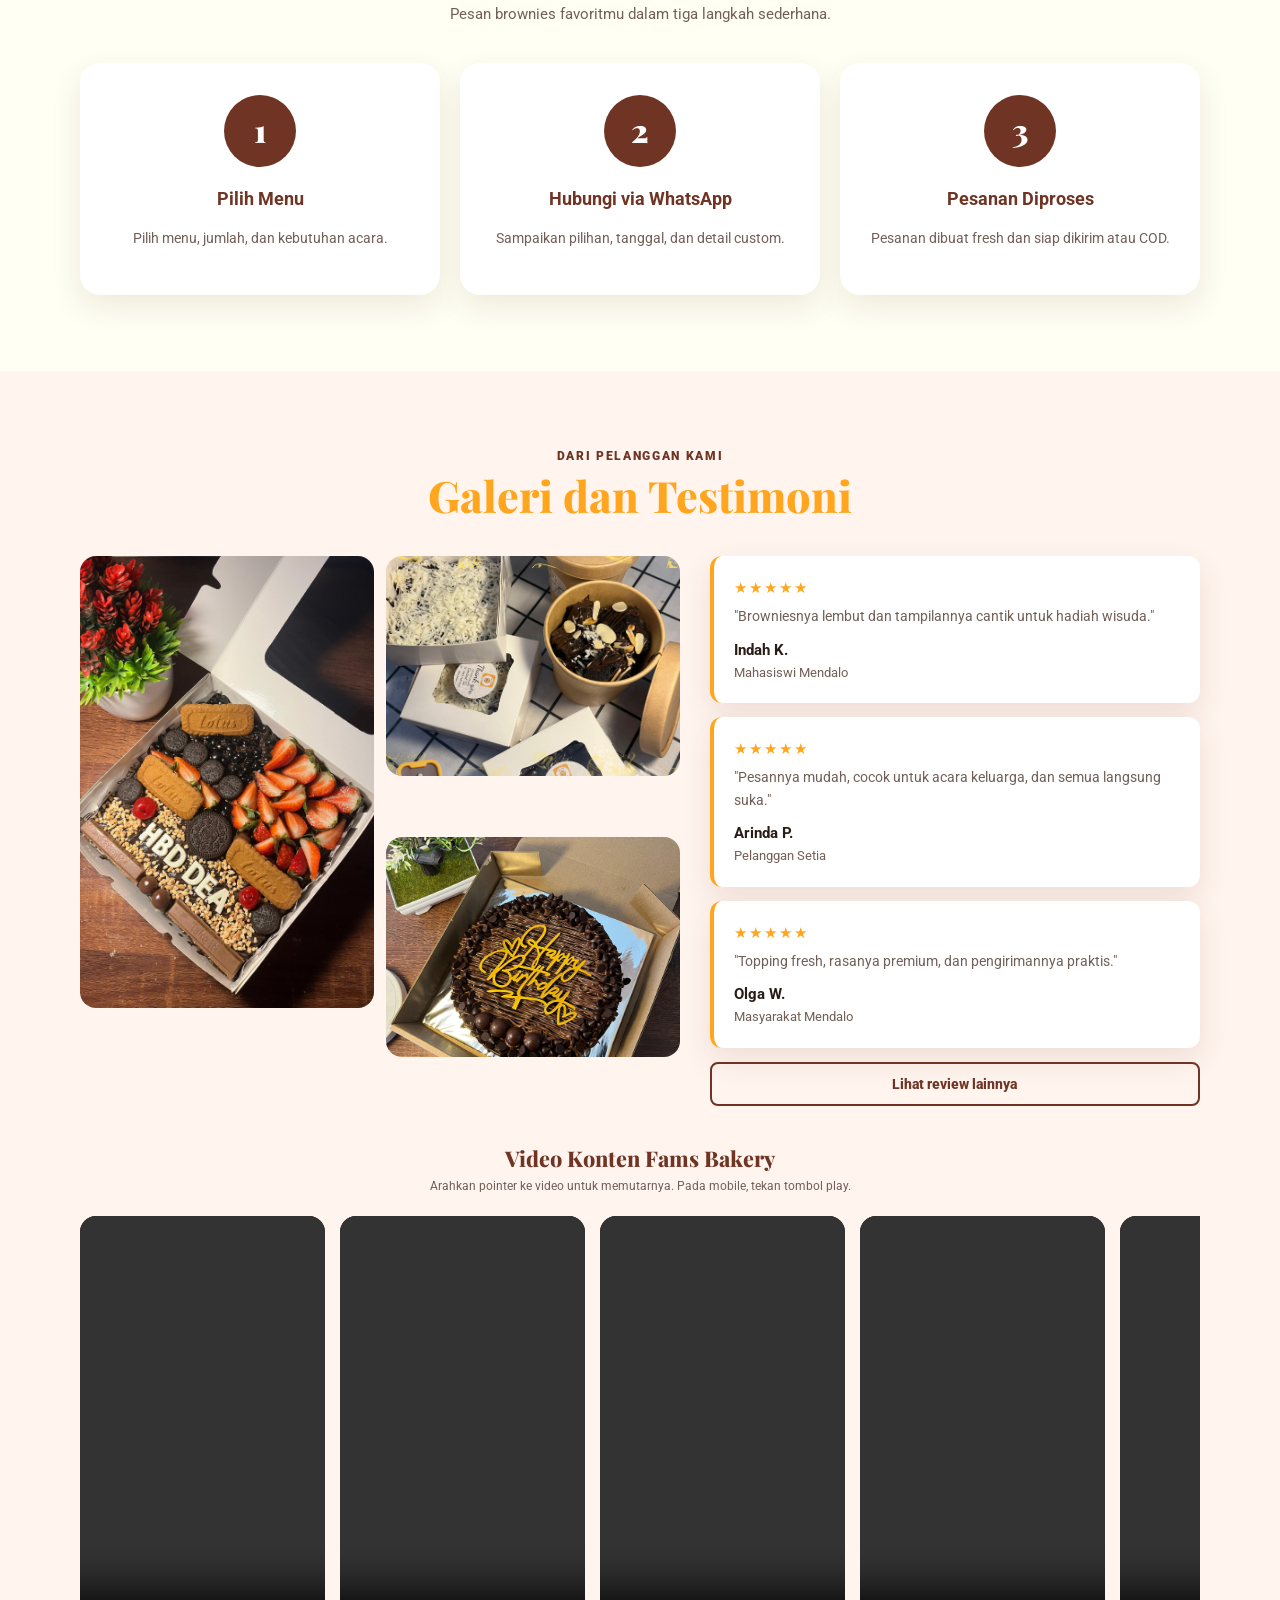
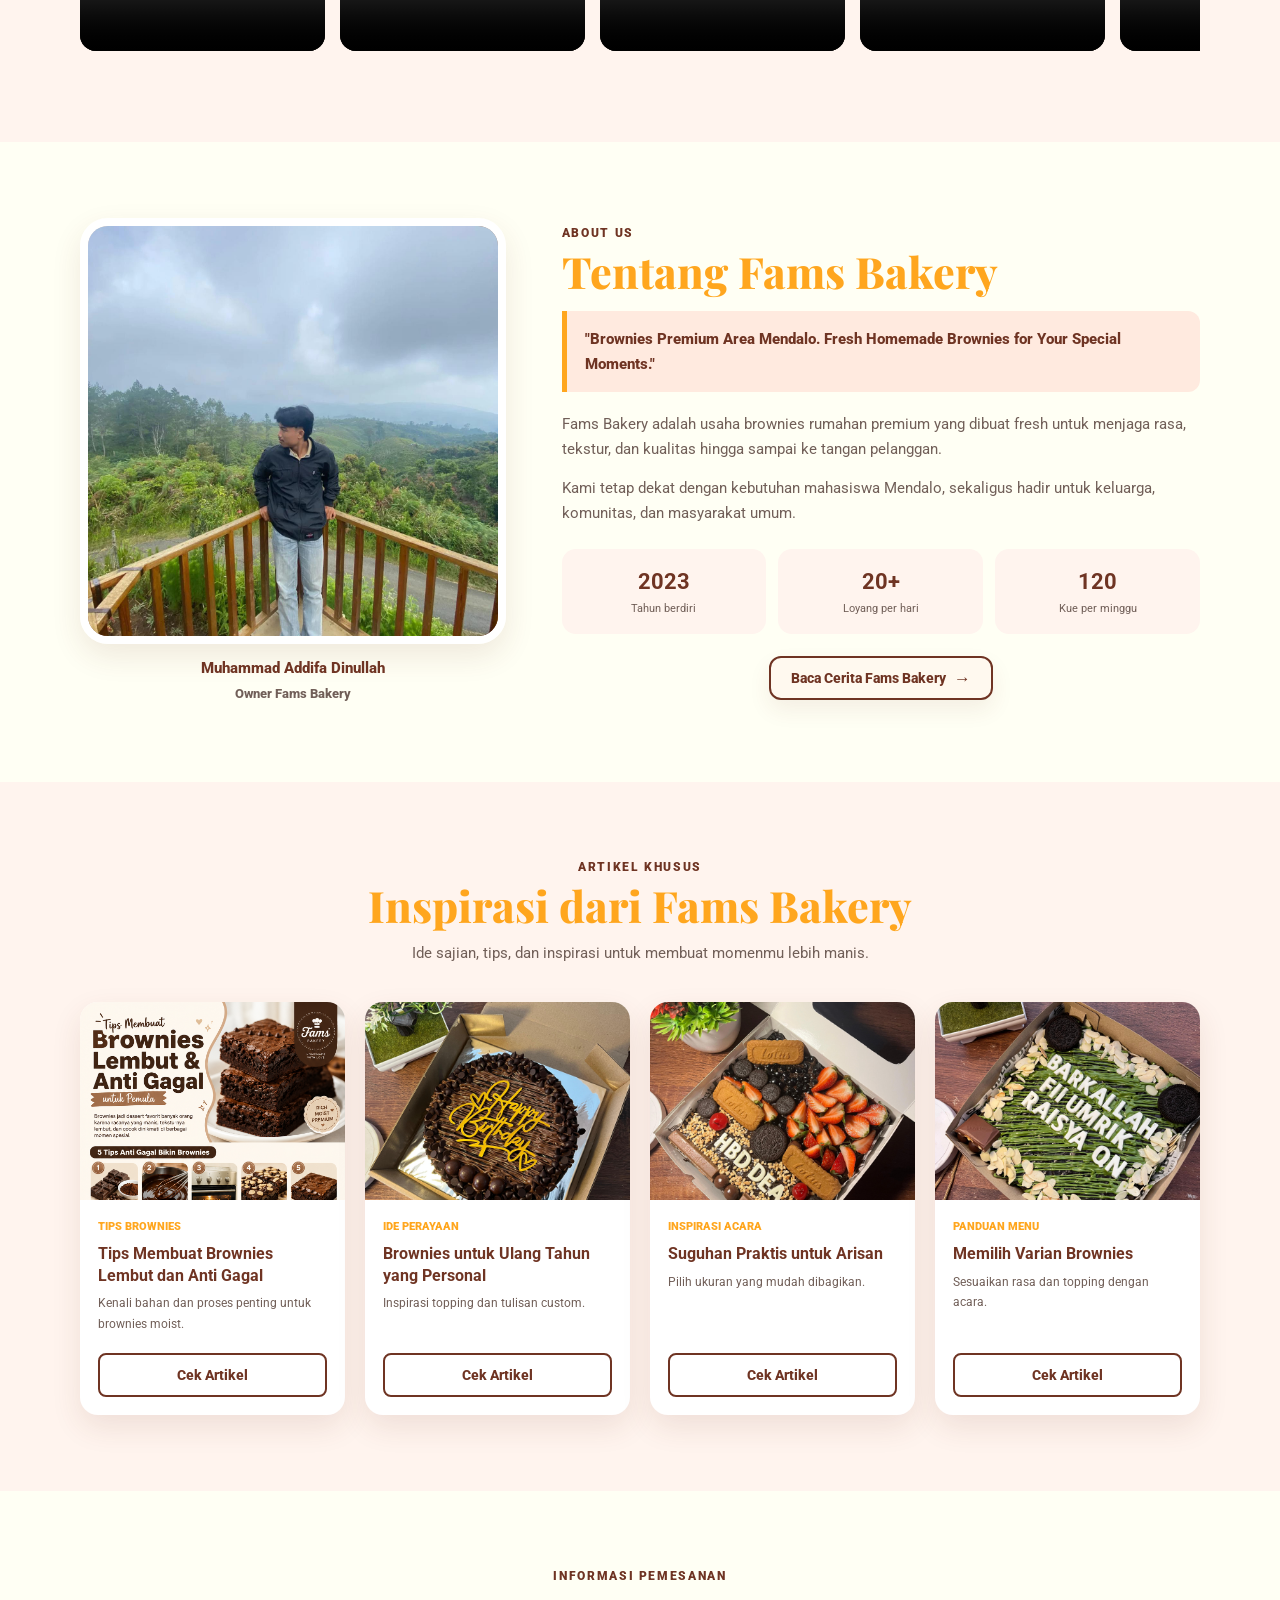
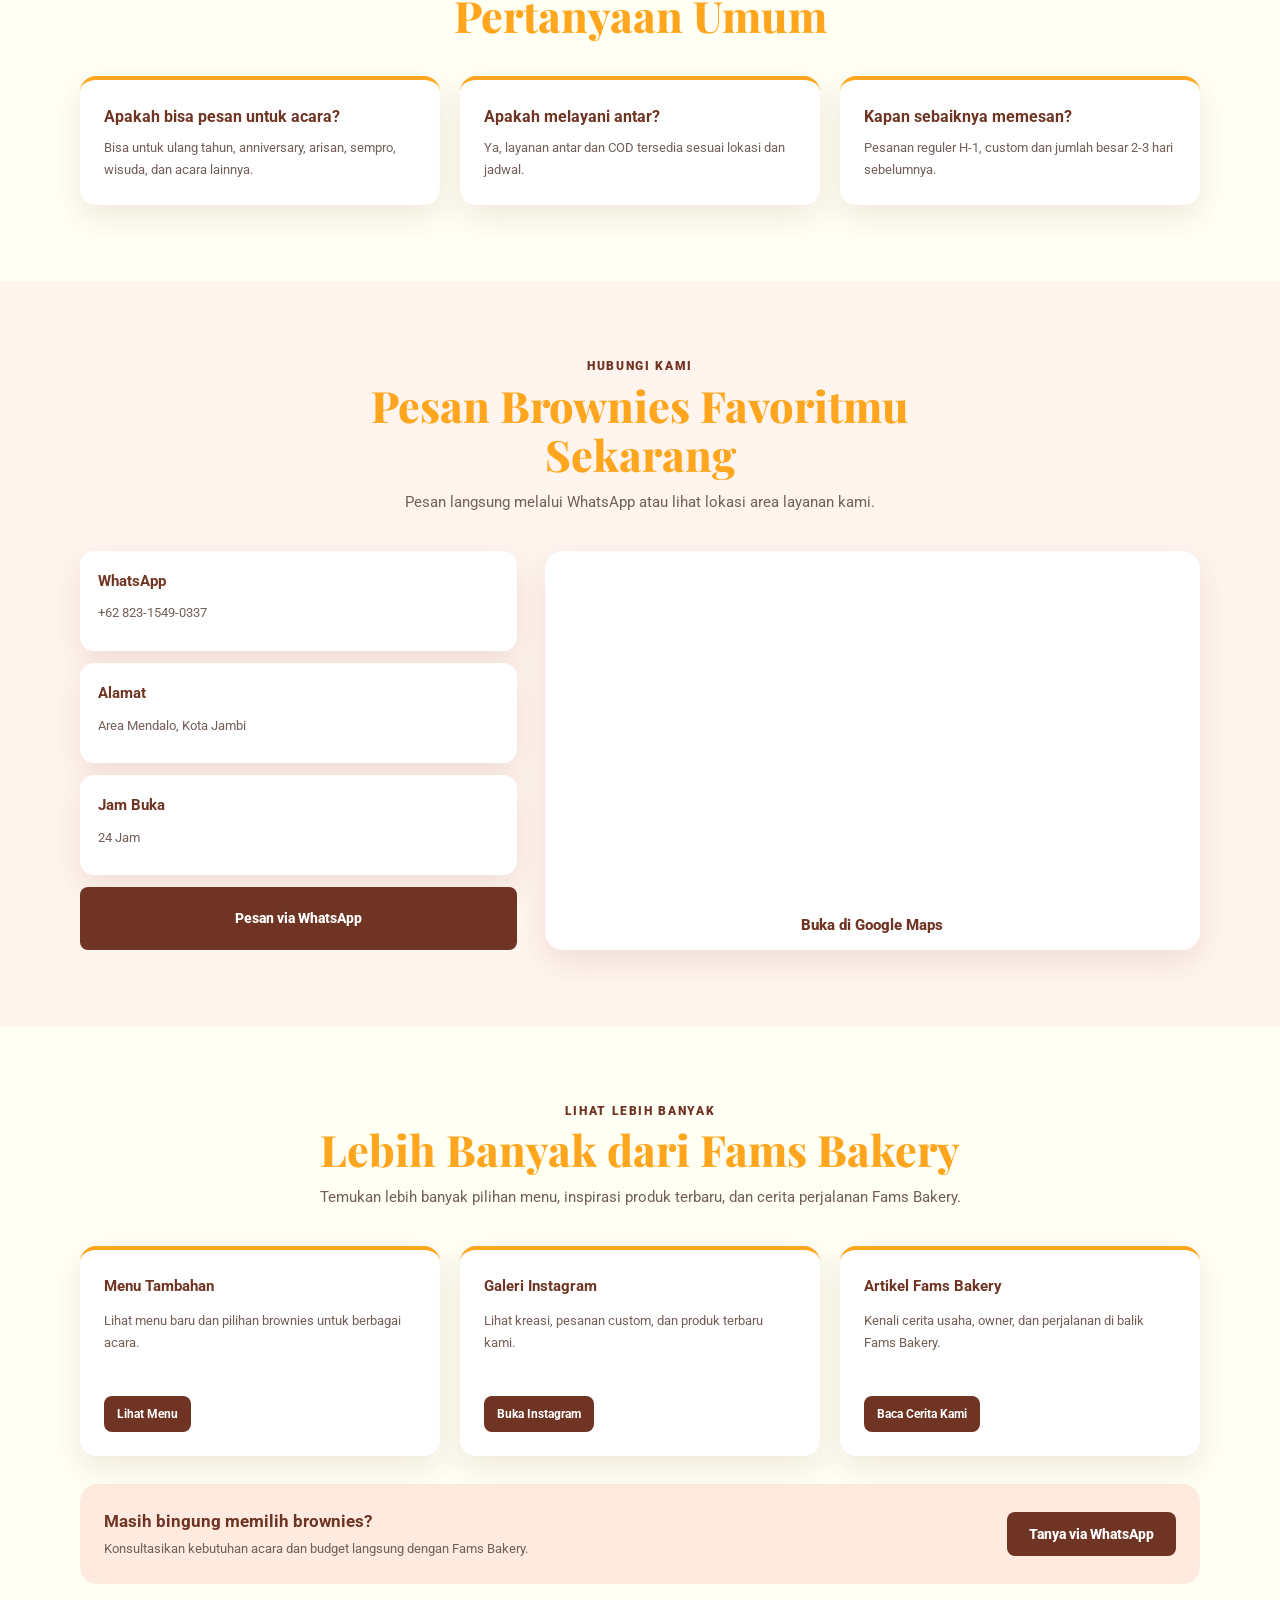
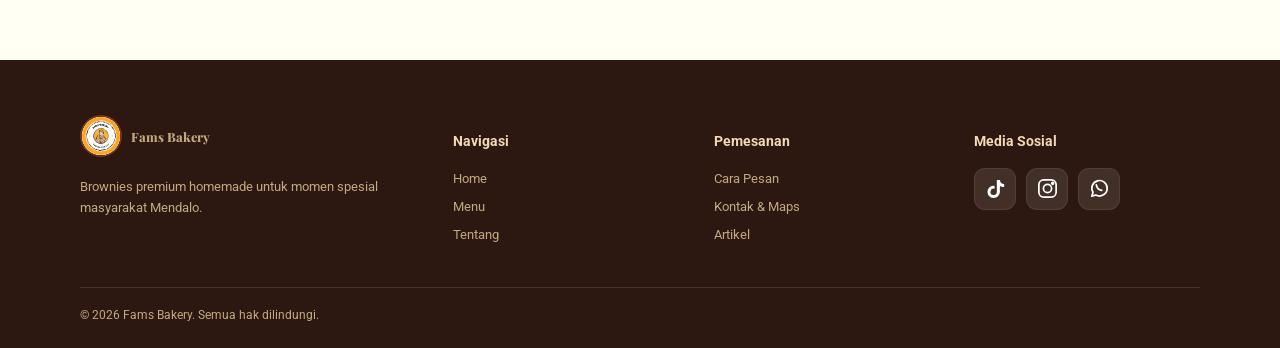
==== commit fb087604: "revisi tim" ====
--- a/index.html
+++ b/index.html
@@ -28,7 +28,7 @@
       <div class="desktop-nav">
         <a href="#hero">Home</a><a href="#catalog">Menu</a><a href="#how-to-order">Cara Pesan</a><a
           href="#gallery">Galeri</a>
-        <a href="#about">Tentang</a><a href="#about">About Us</a><a href="#faq">FAQ</a><a href="#contact">Kontak</a>
+        <<a href="#about">About Us</a><a href="#faq">FAQ</a><a href="#contact">Kontak</a>
         <a class="btn btn-primary nav-cta" href="https://wa.me/6282315490337" target="_blank"
           rel="noopener noreferrer">Pesan Sekarang</a>
       </div>
@@ -38,7 +38,7 @@
     <div class="mobile-menu" id="mobile-menu">
       <a href="#hero">Home</a><a href="#catalog">Menu</a><a href="#how-to-order">Cara Pesan</a><a
         href="#gallery">Galeri</a>
-      <a href="#about">Tentang / About Us</a><a href="#faq">FAQ</a><a href="#contact">Kontak</a>
+      <a href="#about">About Us </a><a href="#faq">FAQ</a><a href="#contact">Kontak</a>
       <a class="btn btn-primary" href="https://wa.me/6282315490337" target="_blank" rel="noopener noreferrer">Pesan
         Sekarang</a>
     </div>
@@ -92,69 +92,66 @@
           <h2>Menu Brownies dan Dessert</h2>
           <p>Brownies premium favorit masyarakat Mendalo untuk ulang tahun, anniversary, arisan, sempro, wisuda, dan
             momen spesial lainnya.</p>
+          <div class="promo-price-badge" aria-label="Harga mulai dari 15 ribu">
+            <strong>Mulai dari 15k</strong>
+          </div>
         </div>
         <div class="product-grid">
           <article class="product-card"><img src="img/HBD.jpeg" alt="Kue cokelat" loading="lazy">
             <div class="card-body"><span class="tag">Perayaan</span>
               <h3>Kue Cokelat</h3>
-              <p>Kue cokelat lembut dengan rasa rich dan manis yang pas untuk hadiah atau perayaan.</p><strong>Harga
-                menyesuaikan ukuran</strong>
+              <p>Kue cokelat lembut dengan rasa rich dan manis yang pas untuk hadiah atau perayaan.</p>
             </div>
           </article>
           <article class="product-card"><img src="img/HBD DEA.jpeg" alt="Brownies mix" loading="lazy">
             <div class="card-body"><span class="tag">Favorit</span>
               <h3>Brownies Mix</h3>
-              <p>Kombinasi buah segar, biskuit, dan cokelat dalam satu box yang meriah.</p><strong>Harga menyesuaikan
-                topping</strong>
+              <p>Kombinasi buah segar, biskuit, dan cokelat dalam satu box yang meriah.</p>
             </div>
           </article>
           <article class="product-card"><img src="img/B PYRAMID.jpeg" alt="Brownies pyramid" loading="lazy">
             <div class="card-body"><span class="tag">Premium</span>
               <h3>Brownies Pyramid</h3>
-              <p>Susunan brownies unik berbentuk piramida dengan topping premium.</p><strong>Harga menyesuaikan
-                ukuran</strong>
+              <p>Susunan brownies unik berbentuk piramida dengan topping premium.</p>
             </div>
           </article>
           <article class="product-card"><img src="img/B MATCHA.jpeg" alt="Brownies matcha" loading="lazy">
             <div class="card-body"><span class="tag">Varian Rasa</span>
               <h3>Brownies Matcha</h3>
-              <p>Perpaduan cokelat dan matcha dengan aroma harum serta rasa seimbang.</p><strong>Harga menyesuaikan
-                topping</strong>
+              <p>Perpaduan cokelat dan matcha dengan aroma harum serta rasa seimbang.</p>
             </div>
           </article>
           <article class="product-card"><img src="img/B COKELAT.jpeg" alt="Brownies cokelat" loading="lazy">
             <div class="card-body"><span class="tag">Best Seller</span>
               <h3>Brownies Cokelat</h3>
-              <p>Brownies lembut dengan topping cokelat melimpah untuk momen bahagia.</p><strong>Harga menyesuaikan
-                ukuran</strong>
+              <p>Brownies lembut dengan topping cokelat melimpah untuk momen bahagia.</p>
             </div>
           </article>
           <article class="product-card"><img src="img/HBD2.jpeg" alt="Brownies strawberry" loading="lazy">
             <div class="card-body"><span class="tag">Buah Segar</span>
               <h3>Brownies Strawberry</h3>
-              <p>Rasa cokelat rich berpadu dengan strawberry manis segar.</p><strong>Harga menyesuaikan topping</strong>
+              <p>Rasa cokelat rich berpadu dengan strawberry manis segar.</p>
             </div>
           </article>
           <article class="product-card extra-product" hidden><img src="img/B BITTIES.jpeg" alt="Brownies bites"
               loading="lazy">
-            <div class="card-body"><span class="tag">Menu Baru</span>
+            <div class="card-body"><span class="tag">Menu Baru</span
               <h3>Brownies Bites</h3>
-              <p>Potongan brownies praktis untuk suguhan rapat, arisan, dan kumpul bersama.</p><strong>Dummy
-                menu</strong>
+              <p>Potongan brownies praktis untuk suguhan rapat, arisan, dan kumpul bersama.</p>
             </div>
           </article>
           <article class="product-card extra-product" hidden><img src="img/MIX 2.jpeg" alt="Celebration box"
               loading="lazy">
             <div class="card-body"><span class="tag">Menu Baru</span>
               <h3>Celebration Box</h3>
-              <p>Box brownies aneka topping untuk berbagai momen spesial.</p><strong>Dummy menu</strong>
+              <p>Box brownies aneka topping untuk berbagai momen spesial.</p>
             </div>
           </article>
           <article class="product-card extra-product" hidden><img src="img/5TH.jpeg" alt="Brownies custom"
               loading="lazy">
             <div class="card-body"><span class="tag">Menu Baru</span>
               <h3>Brownies Custom</h3>
-              <p>Dekorasi personal untuk ulang tahun dan anniversary.</p><strong>Dummy menu</strong>
+              <p>Dekorasi personal untuk ulang tahun dan anniversary.</p>
             </div>
           </article>
         </div>
@@ -171,15 +168,15 @@
           <p>Pesan brownies favoritmu dalam tiga langkah sederhana.</p>
         </div>
         <div class="steps-grid">
-          <article><span>1</span>
+          <article><span data-step="1"></span>
             <h3>Pilih Menu</h3>
             <p>Pilih menu, jumlah, dan kebutuhan acara.</p>
           </article>
-          <article><span>2</span>
+          <article><span data-step="2"></span>
             <h3>Hubungi via WhatsApp</h3>
             <p>Sampaikan pilihan, tanggal, dan detail custom.</p>
           </article>
-          <article><span>3</span>
+          <article><span data-step="3"></span>
             <h3>Pesanan Diproses</h3>
             <p>Pesanan dibuat fresh dan siap dikirim atau COD.</p>
           </article>
@@ -212,7 +209,7 @@
               <div class="stars">★★★★★</div>
               <p>"Topping fresh, rasanya premium, dan pengirimannya praktis."</p><strong>Olga
                 W.</strong><small>Masyarakat Mendalo</small>
-            </article><a class="btn btn-outline" href="#section-19">Lihat Lebih Banyak</a>
+            </article><a class="btn btn-outline" href="#section-19">Lihat review lainnya</a>
           </div>
         </div>
         <div class="video-heading">
@@ -250,9 +247,9 @@
           <figcaption>Muhammad Addifa Dinullah<br><small>Owner Fams Bakery</small></figcaption>
         </figure>
         <div class="about-copy">
-          <p class="eyebrow">Tentang / About Us</p>
+          <p class="eyebrow">About Us</p>
           <h2>Tentang Fams Bakery</h2>
-          <p class="brand-slogan">Brownies Premium Area Mendalo. Fresh Homemade Brownies for Your Special Moments.</p>
+          <p class="brand-slogan">"Brownies Premium Area Mendalo. Fresh Homemade Brownies for Your Special Moments."</p>
           <p>Fams Bakery adalah usaha brownies rumahan premium yang dibuat fresh untuk menjaga rasa, tekstur, dan
             kualitas hingga sampai ke tangan pelanggan.</p>
           <p>Kami tetap dekat dengan kebutuhan mahasiswa Mendalo, sekaligus hadir untuk keluarga, komunitas, dan
@@ -261,7 +258,10 @@
             <div><strong>2023</strong><span>Tahun berdiri</span></div>
             <div><strong>20+</strong><span>Loyang per hari</span></div>
             <div><strong>120</strong><span>Kue per minggu</span></div>
-          </div><a class="btn btn-outline about-article-link" href="artikel.html">Baca Cerita Fams Bakery</a>
+          </div>
+          <div class="about-action">
+            <a class="btn btn-outline about-article-link" href="artikel.html">Baca Cerita Fams Bakery <span aria-hidden="true">→</span></a>
+          </div>
         </div>
       </div>
     </section>
--- a/css/style.css
+++ b/css/style.css
@@ -1,17 +1,17 @@
 :root{--cream:#fffff4;--alt:#fff4ee;--sand:#e8d5c6;--card:#ffeadf;--brown:#6f3423;--dark:#2c1810;--orange:#ffa61e;--text:#291c17;--muted:#715f58;--shadow:0 12px 30px rgba(111,52,35,.11)}
-*{box-sizing:border-box;scroll-behavior:smooth}html{scroll-padding-top:75px}body{margin:0;overflow-x:hidden;background:var(--cream);color:var(--text);font:400 15px/1.65 Roboto,sans-serif}img,video{display:block;max-width:100%}a{color:inherit;text-decoration:none}[hidden]{display:none!important}.container{width:min(1120px,calc(100% - 40px));margin:auto}.section{padding:76px 0;scroll-margin-top:70px}.section-alt{background:var(--alt)}.section-heading{max-width:700px;margin:0 auto 36px;text-align:center}.section-heading h2,.about-copy h2{margin:4px 0 10px;color:var(--orange);font:800 clamp(1.8rem,4vw,2.7rem)/1.15 "Playfair Display",serif}.section-heading p,.about-copy p{margin:0;color:var(--muted)}.eyebrow{margin:0;color:var(--brown)!important;font-size:.74rem;font-weight:900;letter-spacing:.14em;text-transform:uppercase}
+*{box-sizing:border-box;scroll-behavior:smooth}html{scroll-padding-top:75px}body{margin:0;overflow-x:hidden;background:var(--cream);color:var(--text);font:400 15px/1.65 Roboto,sans-serif}img,video{display:block;max-width:100%}a{color:inherit;text-decoration:none}[hidden]{display:none!important}.container{width:min(1120px,calc(100% - 40px));margin:auto}.section{padding:76px 0;scroll-margin-top:70px}.section-alt{background:var(--alt)}.section-heading{max-width:700px;margin:0 auto 36px;text-align:center}.section-heading h2,.about-copy h2{margin:4px 0 10px;color:var(--orange);font:800 clamp(1.8rem,4vw,2.7rem)/1.15 "Playfair Display",serif}.section-heading p,.about-copy p{margin:0;color:var(--muted)}.eyebrow{margin:0;color:var(--brown)!important;font-size:.74rem;font-weight:900;letter-spacing:.14em;text-transform:uppercase}.promo-price-badge{position:relative;display:inline-flex;align-items:center;gap:10px;margin-top:22px;padding:10px 18px;border:2px dashed rgba(255,255,255,.8);border-radius:999px;background:linear-gradient(135deg,var(--orange),#ff7a1a);color:#fff;box-shadow:0 12px 26px rgba(255,122,26,.25),0 0 0 6px rgba(255,166,30,.12);transform:rotate(-1.5deg)}.promo-price-badge:before,.promo-price-badge:after{content:"";width:10px;height:10px;border-radius:50%;background:rgba(255,255,255,.75)}.promo-price-badge span{font-size:.68rem;font-weight:900;letter-spacing:.12em;text-transform:uppercase}.promo-price-badge strong{font:900 1rem Roboto,sans-serif;text-transform:uppercase}
 .navbar{position:sticky;z-index:50;top:0;background:rgba(232,213,198,.96);box-shadow:0 3px 16px rgba(44,24,16,.09);backdrop-filter:blur(12px)}.nav-inner{display:flex;min-height:66px;align-items:center;justify-content:space-between;gap:20px}.brand{display:inline-flex;align-items:center;gap:9px;color:var(--brown);font:800 1.2rem "Playfair Display",serif;white-space:nowrap}.brand-mark{display:grid;width:42px;height:42px;overflow:hidden;place-items:center;border:2px solid var(--brown);border-radius:50%;background:var(--cream)}.brand-mark img{width:100%;height:100%;object-fit:cover}.desktop-nav{display:flex;align-items:center;gap:18px;font-size:.82rem;font-weight:700}.menu-toggle{display:none;width:42px;height:42px;padding:10px;border:0;background:none}.menu-toggle span{display:block;height:2px;margin:5px;background:var(--brown)}.mobile-menu{display:none;padding:8px 20px 20px}.mobile-menu.open{display:grid;gap:7px}.mobile-menu a:not(.btn){padding:7px;font-weight:700}
 .btn{display:inline-flex;min-height:44px;align-items:center;justify-content:center;padding:9px 20px;border:2px solid transparent;border-radius:8px;font-size:.86rem;font-weight:800}.btn-primary{background:var(--brown);color:#fff}.btn-outline{border-color:var(--brown);color:var(--brown)}.btn-outline:hover{background:var(--brown);color:#fff}.nav-cta{padding:7px 13px}.button-row{display:flex;flex-wrap:wrap;justify-content:center;gap:12px;margin-top:24px}.center-action{margin-top:34px;text-align:center}
 .hero{padding:0 0 40px;background:radial-gradient(circle at 50% 0,rgba(255,166,30,.1),transparent 38%),linear-gradient(180deg,var(--alt),var(--cream))}.hero-copy{max-width:980px;padding:42px 0 38px;text-align:center}.hero-copy .eyebrow{display:inline-block;padding:7px 13px;border:1px solid rgba(111,52,35,.12);border-radius:99px;background:rgba(255,255,255,.55)}.hero h1{max-width:980px;margin:18px auto 16px;color:var(--orange);font:800 clamp(2.3rem,5vw,4.25rem)/1.08 "Playfair Display",serif;letter-spacing:-.025em;text-wrap:balance}.hero-text{max-width:670px;margin:auto;color:var(--muted);font-size:1.02rem;line-height:1.7}.occasion-list{display:flex;flex-wrap:wrap;justify-content:center;gap:8px;margin-top:20px}.occasion-list span,.tag{padding:5px 10px;border-radius:99px;background:var(--card);color:var(--brown);font-size:.71rem;font-weight:800}.hero-copy .button-row{margin-top:22px}.hero-gallery{display:grid;width:min(900px,calc(100% - 40px));grid-template-columns:1fr 1fr;gap:14px;overflow:hidden;border:6px solid rgba(255,255,255,.72);border-radius:24px;background:#fff;box-shadow:var(--shadow)}.hero-gallery img{width:100%;aspect-ratio:3/4;object-fit:cover}
 .feature-grid,.product-grid,.steps-grid,.article-grid,.faq-grid,.more-grid{display:grid;gap:20px}.feature-grid{grid-template-columns:repeat(4,1fr)}.feature-grid article,.faq-grid article,.more-grid a{padding:24px;border-radius:16px;background:#fff;box-shadow:var(--shadow)}.feature-grid strong,.more-grid strong{color:var(--brown)}.feature-grid p,.faq-grid p,.more-grid span{margin:6px 0 0;color:var(--muted);font-size:.84rem}
 .product-grid{grid-template-columns:repeat(3,1fr)}.product-card{overflow:hidden;border-radius:20px;background:#fff;box-shadow:var(--shadow)}.product-card img{width:100%;aspect-ratio:4/3;object-fit:cover}.card-body{display:flex;min-height:220px;flex-direction:column;align-items:flex-start;padding:22px}.card-body h3{margin:11px 0 6px;color:var(--brown);font:800 1.3rem "Playfair Display",serif}.card-body p{margin:0 0 18px;color:var(--muted);font-size:.86rem}.card-body strong{margin-top:auto;color:var(--brown);font-size:.78rem}
-.steps-grid{grid-template-columns:repeat(3,1fr)}.steps-grid article{padding:32px 24px;border-radius:20px;background:#fff;text-align:center;box-shadow:var(--shadow)}.steps-grid span{display:grid;width:72px;height:72px;margin:0 auto 18px;place-items:center;border-radius:50%;background:var(--brown);color:#fff;font:900 2rem "Playfair Display",serif}.steps-grid h3{margin:0;color:var(--brown)}.steps-grid p{color:var(--muted);font-size:.85rem}
+.steps-grid{grid-template-columns:repeat(3,1fr)}.steps-grid article{padding:32px 24px;border-radius:20px;background:#fff;text-align:center;box-shadow:var(--shadow)}.steps-grid span{display:flex;width:72px;height:72px;margin:0 auto 18px;align-items:center;justify-content:center;border-radius:50%;background:var(--brown);color:#fff;font:900 2rem/1 "Playfair Display",serif}.steps-grid span::before{content:attr(data-step);transform:translateY(-1px)}.steps-grid h3{margin:0;color:var(--brown)}.steps-grid p{color:var(--muted);font-size:.85rem}
 .gallery-testimonial-grid{display:grid;grid-template-columns:1.1fr .9fr;gap:30px}.photo-grid{display:grid;grid-template-columns:1fr 1fr;gap:12px}.photo-grid img{width:100%;height:220px;border-radius:16px;object-fit:cover}.photo-grid img:first-child{height:452px;grid-row:span 2}.testimonial-list{display:grid;gap:14px}.testimonial-list article{padding:20px;border-left:4px solid var(--orange);border-radius:12px;background:#fff;box-shadow:var(--shadow)}.testimonial-list p{margin:4px 0 10px;color:var(--muted);font-size:.86rem}.testimonial-list small{display:block;color:var(--muted)}.stars{color:var(--orange);letter-spacing:2px}.video-heading{margin:38px 0 14px;text-align:center}.video-heading h3{margin:0;color:var(--brown);font:800 1.35rem "Playfair Display",serif}.video-heading p{margin:4px;color:var(--muted);font-size:.78rem}.video-strip{display:flex;gap:15px;overflow-x:auto;padding:5px 3px 15px;scroll-snap-type:x mandatory}.video-strip video{flex:0 0 245px;width:245px;aspect-ratio:9/16;border-radius:16px;background:var(--dark);object-fit:cover;scroll-snap-align:start}
-.about-grid{display:grid;grid-template-columns:.8fr 1.2fr;align-items:center;gap:56px}.owner-card{margin:0;text-align:center}.owner-photo{display:grid;min-height:400px;overflow:hidden;place-content:center;border:8px solid #fff;border-radius:28px;background:linear-gradient(145deg,var(--sand),var(--brown));color:#fff;box-shadow:var(--shadow)}.owner-photo img{width:100%;height:100%;min-height:400px;object-fit:cover}.owner-photo span{font:800 5rem "Playfair Display",serif}.owner-photo small{font-weight:700;text-transform:uppercase}.owner-card figcaption{margin-top:12px;color:var(--brown);font-weight:800}.owner-card small{color:var(--muted)}.brand-slogan{margin:14px 0 20px!important;padding:16px 18px;border-left:5px solid var(--orange);border-radius:0 12px 12px 0;background:var(--card);color:var(--brown)!important;font-weight:800}.about-copy>p:not(.eyebrow,.brand-slogan){margin-bottom:14px}.stats-grid{display:grid;grid-template-columns:repeat(3,1fr);gap:12px;margin-top:24px}.stats-grid div{padding:15px;border-radius:14px;background:var(--alt);text-align:center}.stats-grid strong,.stats-grid span{display:block}.stats-grid strong{color:var(--brown);font-size:1.35rem}.stats-grid span{color:var(--muted);font-size:.7rem}.about-article-link{margin-top:22px}
-.article-grid{grid-template-columns:repeat(4,1fr)}.article-grid article{overflow:hidden;border-radius:18px;background:#fff;box-shadow:var(--shadow)}.article-grid img{width:100%;aspect-ratio:4/3;object-fit:cover}.article-grid article:first-child img{object-position:top}.article-grid article>div{padding:18px}.article-grid span{color:var(--orange);font-size:.68rem;font-weight:900;text-transform:uppercase}.article-grid h3{margin:7px 0;color:var(--brown);font-size:1rem;line-height:1.35}.article-grid p{min-height:52px;margin:0 0 14px;color:var(--muted);font-size:.78rem}.article-grid .btn{width:100%}
+.about-grid{display:grid;grid-template-columns:.8fr 1.2fr;align-items:center;gap:56px}.owner-card{margin:0;text-align:center}.owner-photo{display:grid;min-height:400px;overflow:hidden;place-content:center;border:8px solid #fff;border-radius:28px;background:linear-gradient(145deg,var(--sand),var(--brown));color:#fff;box-shadow:var(--shadow)}.owner-photo img{width:100%;height:100%;min-height:400px;object-fit:cover}.owner-photo span{font:800 5rem "Playfair Display",serif}.owner-photo small{font-weight:700;text-transform:uppercase}.owner-card figcaption{margin-top:12px;color:var(--brown);font-weight:800}.owner-card small{color:var(--muted)}.brand-slogan{margin:14px 0 20px!important;padding:16px 18px;border-left:5px solid var(--orange);border-radius:0 12px 12px 0;background:var(--card);color:var(--brown)!important;font-weight:800}.about-copy>p:not(.eyebrow,.brand-slogan){margin-bottom:14px}.stats-grid{display:grid;grid-template-columns:repeat(3,1fr);gap:12px;margin-top:24px}.stats-grid div{padding:15px;border-radius:14px;background:var(--alt);text-align:center}.stats-grid strong,.stats-grid span{display:block}.stats-grid strong{color:var(--brown);font-size:1.35rem}.stats-grid span{color:var(--muted);font-size:.7rem}.about-action{display:flex;justify-content:center;margin-top:22px}.about-article-link{gap:8px;border-radius:12px;background:#fff9ef;box-shadow:0 10px 22px rgba(111,52,35,.08);white-space:nowrap}.about-article-link span{font-size:1.05rem;line-height:1;transition:transform .2s ease}.about-article-link:hover span{transform:translateX(3px)}
+.article-grid{align-items:stretch;grid-template-columns:repeat(4,1fr)}.article-grid article{display:flex;overflow:hidden;flex-direction:column;border-radius:18px;background:#fff;box-shadow:var(--shadow)}.article-grid img{width:100%;aspect-ratio:4/3;object-fit:cover}.article-grid article:first-child img{object-position:top}.article-grid article>div{display:flex;flex:1;flex-direction:column;padding:18px}.article-grid span{color:var(--orange);font-size:.68rem;font-weight:900;text-transform:uppercase}.article-grid h3{margin:7px 0;color:var(--brown);font-size:1rem;line-height:1.35}.article-grid p{margin:0 0 18px;color:var(--muted);font-size:.78rem}.article-grid .btn{width:100%;margin-top:auto}
 .faq-grid{grid-template-columns:repeat(3,1fr)}.faq-grid article{border-top:4px solid var(--orange)}.faq-grid h3{margin:0;color:var(--brown);font-size:1rem}.contact-grid{display:grid;grid-template-columns:.8fr 1.2fr;gap:28px}.contact-details{display:grid;gap:12px}.contact-details article{display:grid;padding:18px;border-radius:14px;background:#fff;box-shadow:var(--shadow)}.contact-details strong{color:var(--brown)}.contact-details span{color:var(--muted);font-size:.82rem}.map-card{overflow:hidden;border-radius:18px;background:#fff;box-shadow:var(--shadow)}.map-card iframe{display:block;width:100%;height:350px;border:0}.map-card a{display:block;padding:12px;color:var(--brown);font-weight:800;text-align:center}.more-grid{grid-template-columns:repeat(3,1fr)}.more-grid a{display:flex;min-height:210px;flex-direction:column;gap:6px;border-top:4px solid var(--orange);transition:transform .2s ease,box-shadow .2s ease}.more-grid a:hover{transform:translateY(-4px)}.more-cta{align-self:flex-start;margin-top:auto;padding:8px 13px;border-radius:8px;background:var(--brown);color:#fff;font-size:.76rem}.more-contact{display:flex;align-items:center;justify-content:space-between;gap:24px;margin-top:28px;padding:24px;border-radius:18px;background:var(--card)}.more-contact div{display:grid;gap:3px}.more-contact strong{color:var(--brown);font-size:1.05rem}.more-contact span{color:var(--muted);font-size:.84rem}
 .footer{padding:55px 0 22px;background:var(--dark);color:#f5e6d0}.footer-grid{display:grid;grid-template-columns:1.5fr repeat(3,1fr);gap:35px}.footer-brand{color:#f5d8b5}.footer-grid p,.footer-grid a{color:#c4a882;font-size:.8rem}.footer-grid>div>a:not(.brand){display:block;margin:7px 0}.footer-grid h3{color:#f5d8b5;font-size:.9rem}.social-links{display:flex;gap:10px}.social-links a{display:grid;width:42px;height:42px;place-items:center;border:1px solid rgba(255,255,255,.08);border-radius:11px;background:rgba(255,255,255,.1);color:#fff;transition:transform .2s ease,background .2s ease,border-color .2s ease}.social-links a:hover{transform:translateY(-2px);border-color:rgba(255,166,30,.5);background:rgba(255,166,30,.18)}.social-links svg{width:23px;height:23px;fill:none;stroke:#fff;stroke-width:1.8;stroke-linecap:round;stroke-linejoin:round}.social-links a:first-child svg{fill:#fff;stroke:none}.footer-bottom{margin-top:35px;padding-top:18px;border-top:1px solid rgba(255,255,255,.12);color:#c4a882;font-size:.75rem}
 @media(max-width:1024px){.desktop-nav{gap:11px;font-size:.74rem}.nav-cta{display:none}.feature-grid,.article-grid{grid-template-columns:repeat(2,1fr)}}
-@media(max-width:768px){.container{width:min(100% - 32px,680px)}.section{padding:58px 0}.desktop-nav{display:none}.menu-toggle{display:block}.hero{padding-bottom:28px}.hero-copy{padding:34px 0 30px}.hero-gallery{width:min(620px,calc(100% - 32px));gap:8px;border-width:4px}.product-grid,.steps-grid,.faq-grid{grid-template-columns:repeat(2,1fr)}.gallery-testimonial-grid,.about-grid,.contact-grid{grid-template-columns:1fr}.about-grid{gap:30px}.owner-card{max-width:470px;margin:auto}.article-grid{grid-template-columns:repeat(2,1fr)}.more-grid{grid-template-columns:1fr}.more-grid a{min-height:180px}.footer-grid{grid-template-columns:repeat(2,1fr)}}
-@media(max-width:520px){body{font-size:14px}.container{width:calc(100% - 28px)}.section{padding:48px 0}.hero-copy{padding:28px 0 24px}.hero-copy .eyebrow{padding:5px 9px;font-size:.65rem}.hero h1{margin-top:14px;font-size:clamp(1.9rem,9.4vw,2.75rem);line-height:1.08}.hero-text{font-size:.94rem;line-height:1.6}.occasion-list{margin-top:17px}.hero-copy .button-row{margin-top:18px}.button-row{display:grid}.button-row .btn,.contact-details .btn{width:100%}.hero-gallery{width:calc(100% - 28px);grid-template-columns:1fr;border-radius:18px}.feature-grid,.product-grid,.steps-grid,.article-grid,.faq-grid{grid-template-columns:1fr}.photo-grid img{height:145px}.photo-grid img:first-child{height:302px}.video-strip video{flex-basis:210px;width:210px}.owner-photo{min-height:300px}.stats-grid{gap:6px}.stats-grid div{padding:10px 4px}.map-card iframe{height:280px}.more-contact{align-items:stretch;flex-direction:column}.more-contact .btn{width:100%}.footer-grid{grid-template-columns:1fr;gap:24px}}
+@media(max-width:768px){.container{width:min(100% - 32px,680px)}.section{padding:58px 0}.desktop-nav{display:none}.menu-toggle{display:block}.hero.section{padding-top:0}.hero{padding-bottom:28px}.hero-copy{padding:18px 0 30px}.hero-gallery{width:min(620px,calc(100% - 32px));gap:8px;border-width:4px}.product-grid,.steps-grid,.faq-grid{grid-template-columns:repeat(2,1fr)}.gallery-testimonial-grid,.about-grid,.contact-grid{grid-template-columns:1fr}.about-grid{gap:30px}.owner-card{max-width:470px;margin:auto}.article-grid{grid-template-columns:repeat(2,1fr)}.more-grid{grid-template-columns:1fr}.more-grid a{min-height:180px}.footer-grid{grid-template-columns:repeat(2,1fr)}}
+@media(max-width:520px){body{font-size:14px}.container{width:calc(100% - 28px)}.section{padding:48px 0}.nav-inner{min-height:58px}.brand-mark{width:38px;height:38px}.hero-copy{padding:12px 0 24px}.hero-copy .eyebrow{padding:5px 9px;font-size:.65rem}.hero h1{margin-top:14px;font-size:clamp(1.9rem,9.4vw,2.75rem);line-height:1.08}.hero-text{font-size:.94rem;line-height:1.6}.occasion-list{margin-top:17px}.hero-copy .button-row{margin-top:18px}.button-row{display:grid}.button-row .btn,.contact-details .btn{width:100%}.hero-gallery{width:calc(100% - 28px);grid-template-columns:1fr;border-radius:18px}.feature-grid,.product-grid,.steps-grid,.article-grid,.faq-grid{grid-template-columns:1fr}.photo-grid img{height:145px}.photo-grid img:first-child{height:302px}.video-strip video{flex-basis:210px;width:210px}.owner-photo{min-height:300px}.stats-grid{gap:6px}.stats-grid div{padding:10px 4px}.about-action{margin-top:18px}.about-article-link{width:min(100%,300px);min-height:46px;padding:9px 16px}.map-card iframe{height:280px}.more-contact{align-items:stretch;flex-direction:column}.more-contact .btn{width:100%}.footer-grid{grid-template-columns:1fr;gap:24px}}
 @media(max-width:360px){.container{width:calc(100% - 24px)}.hero-gallery{height:auto}.stats-grid{grid-template-columns:1fr}.photo-grid{grid-template-columns:1fr}.photo-grid img,.photo-grid img:first-child{height:220px;grid-row:auto}}
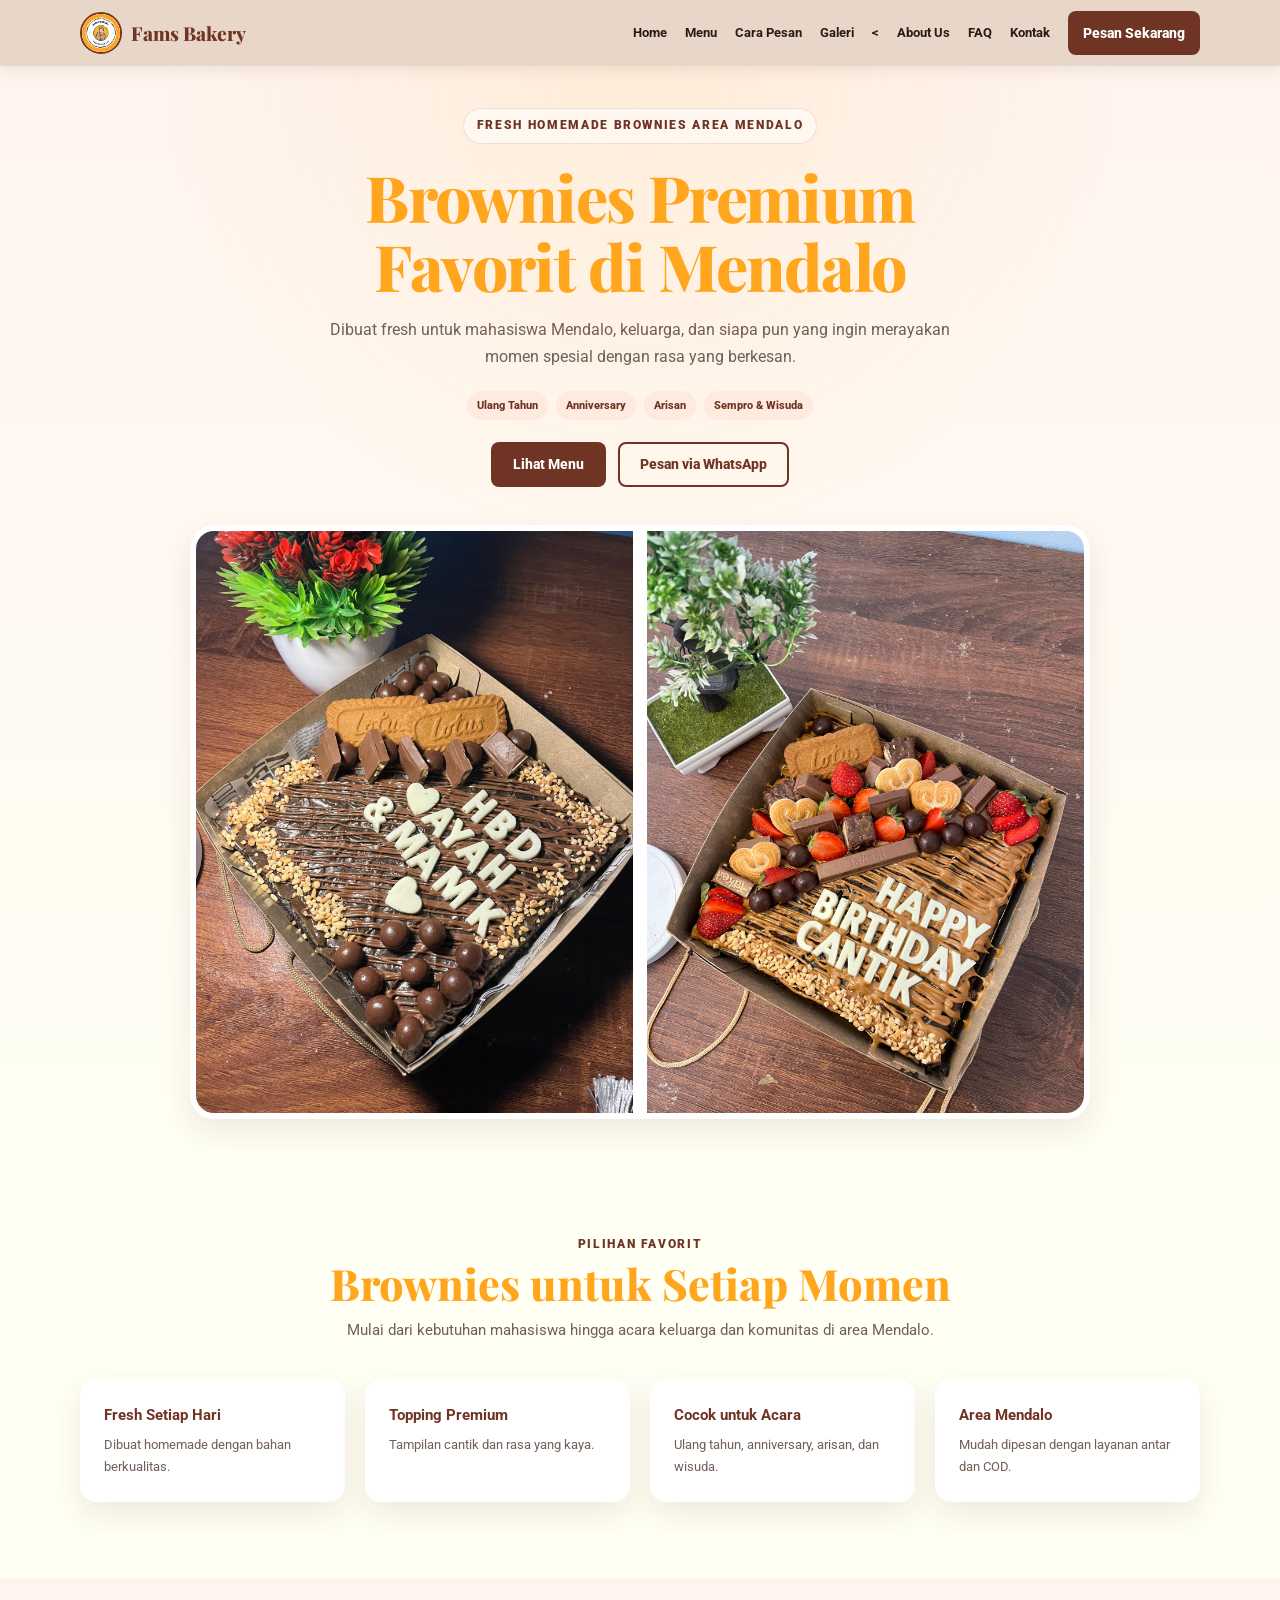
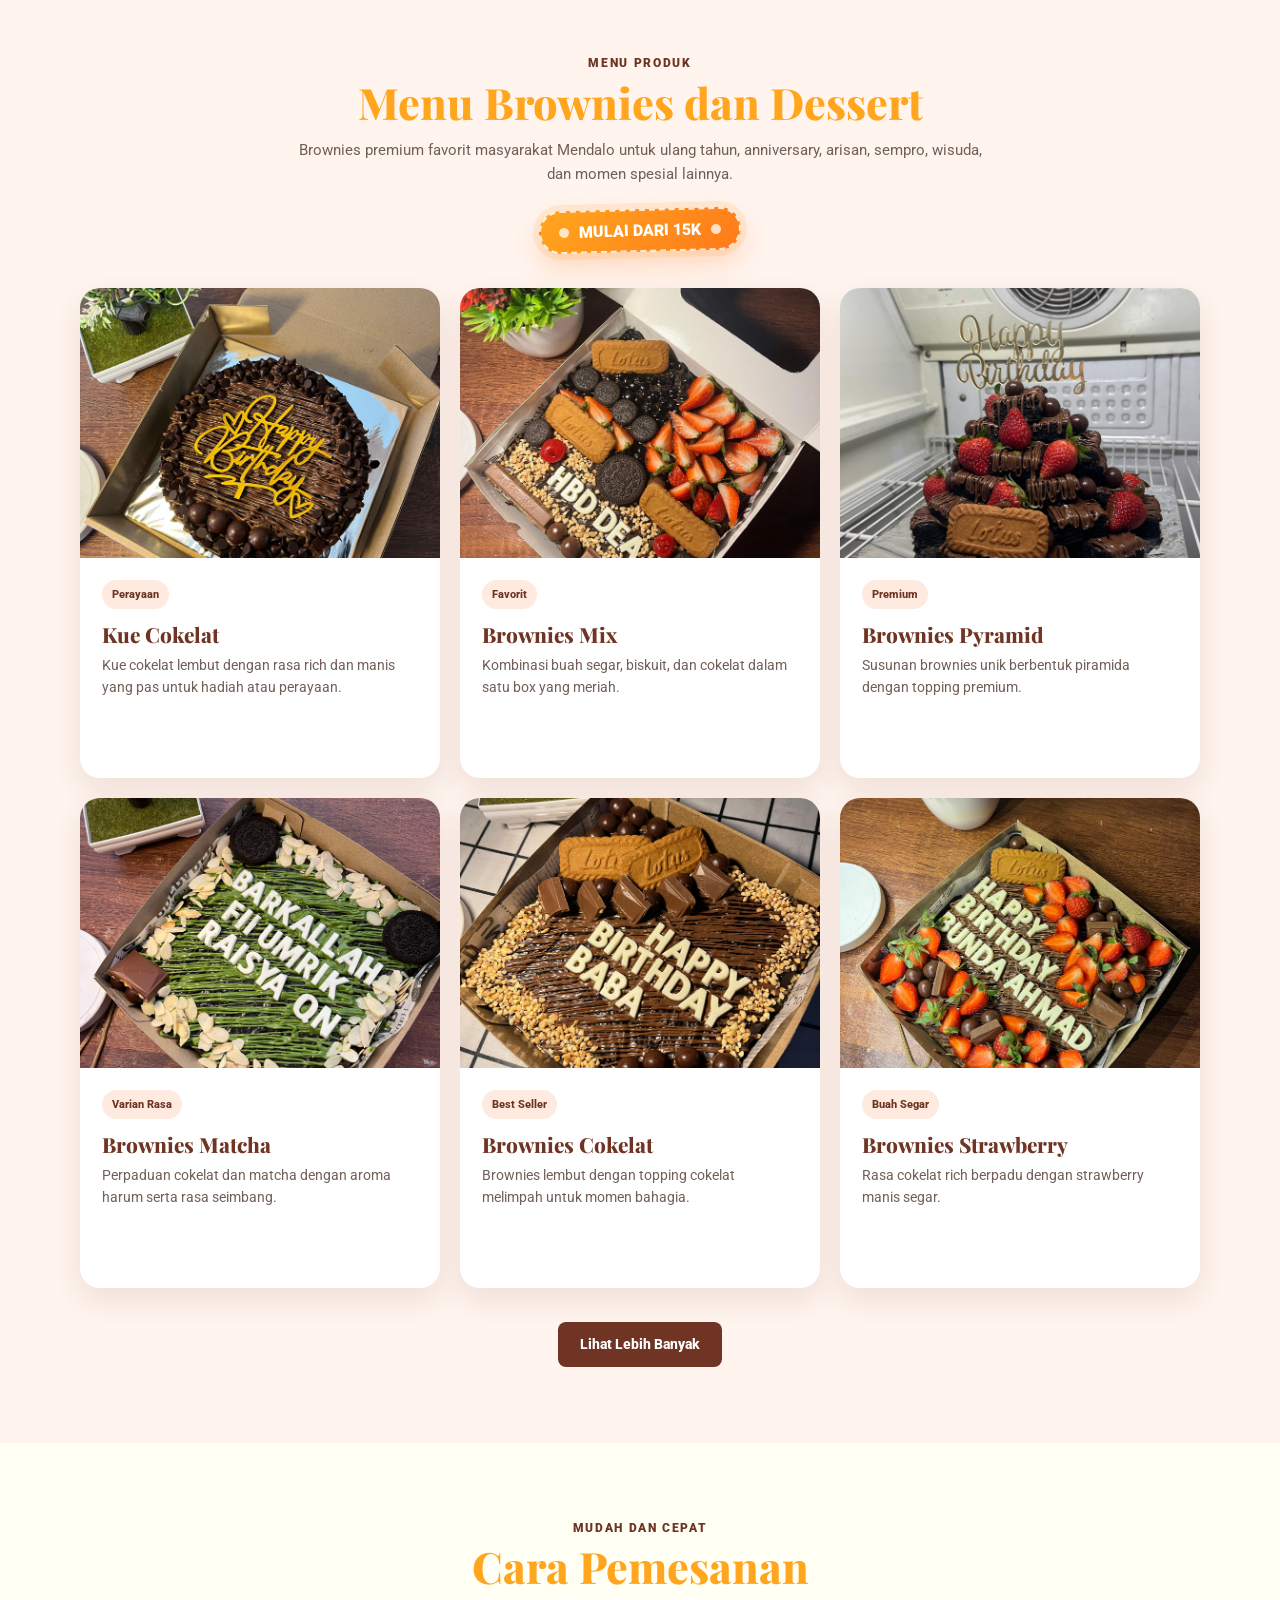
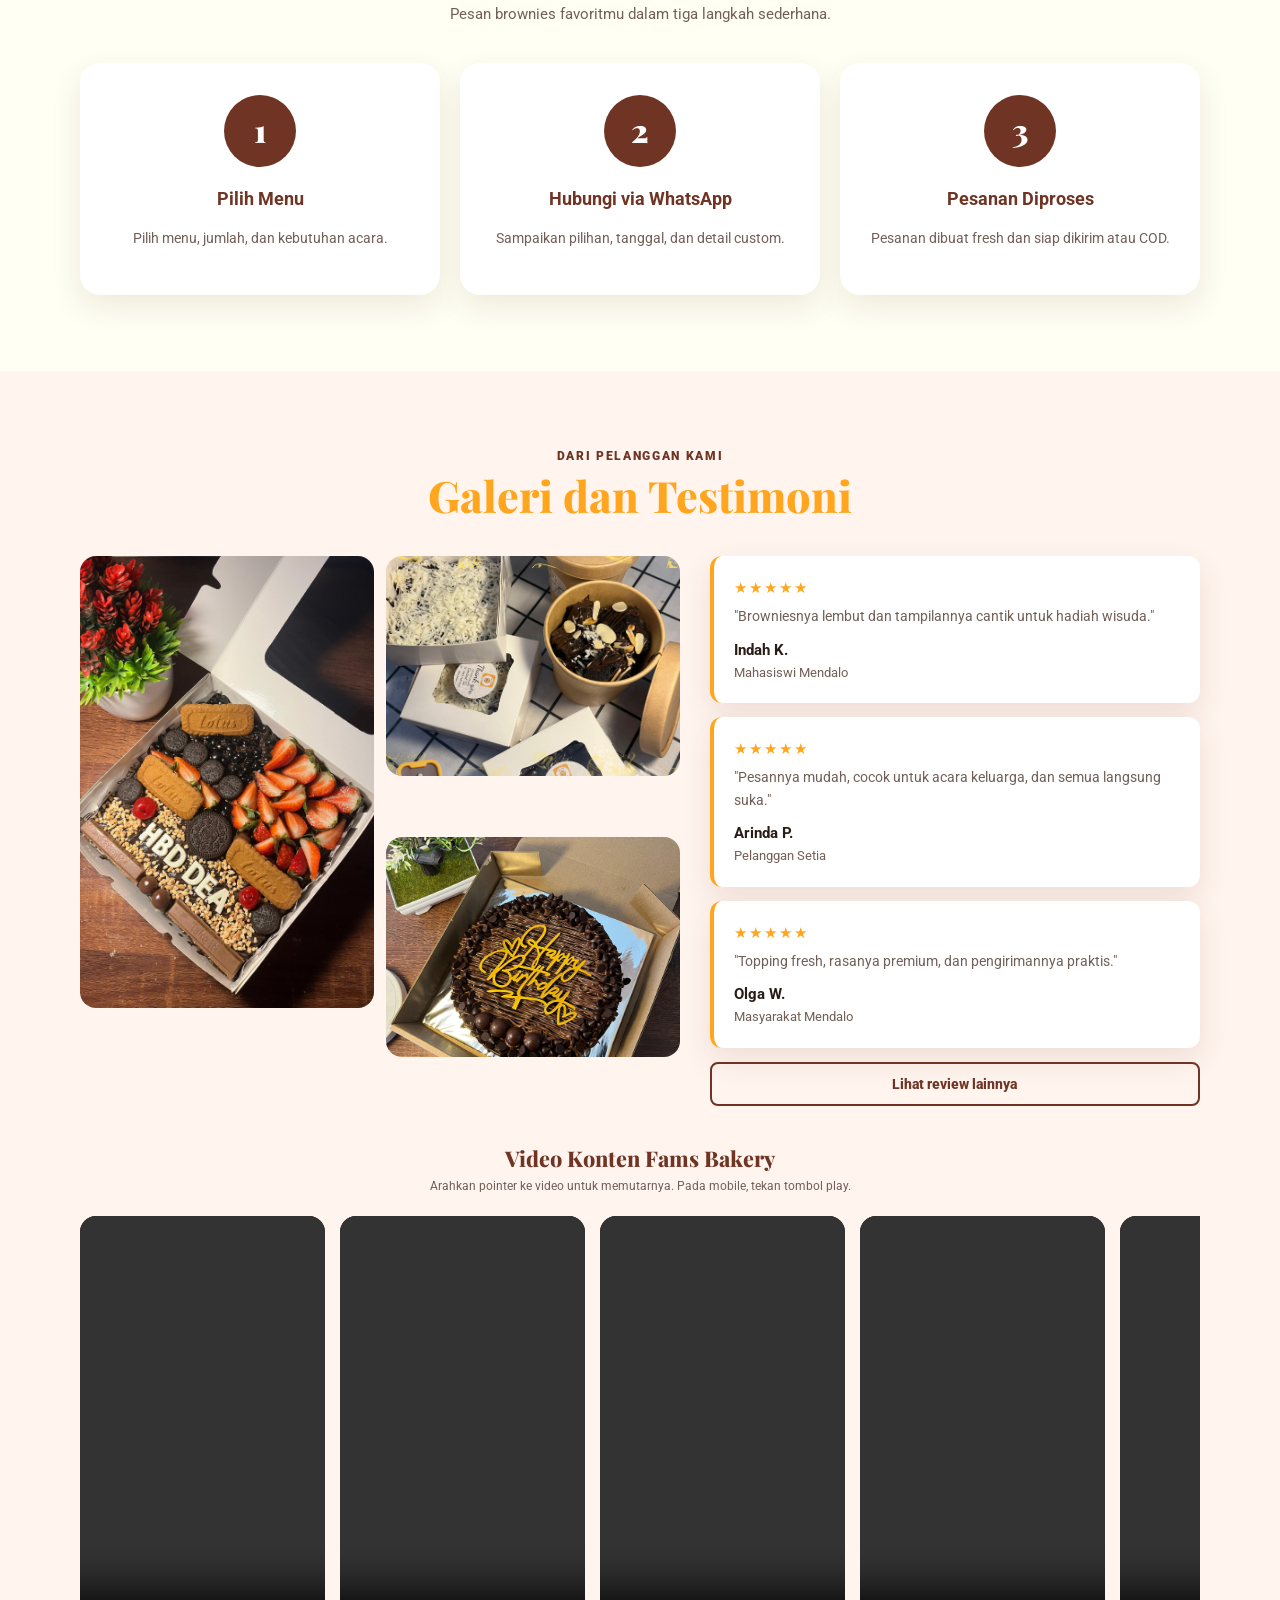
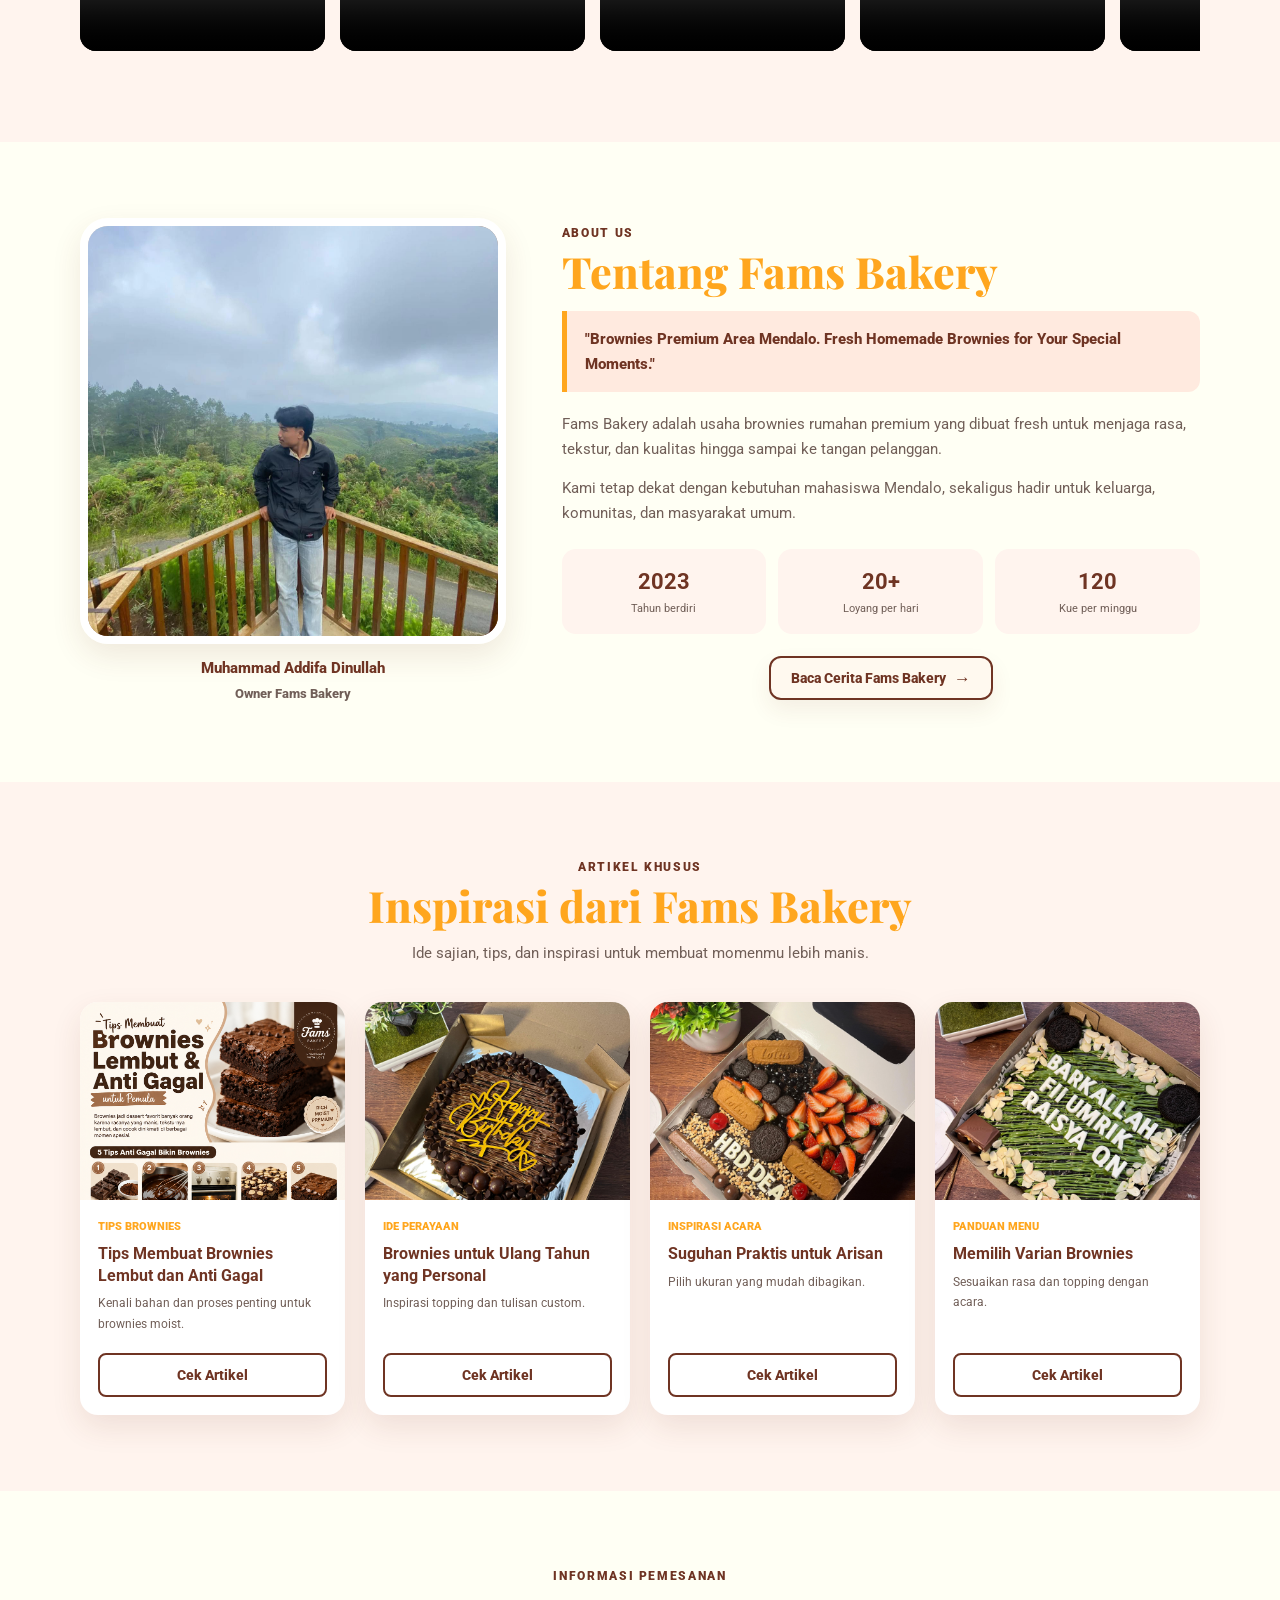
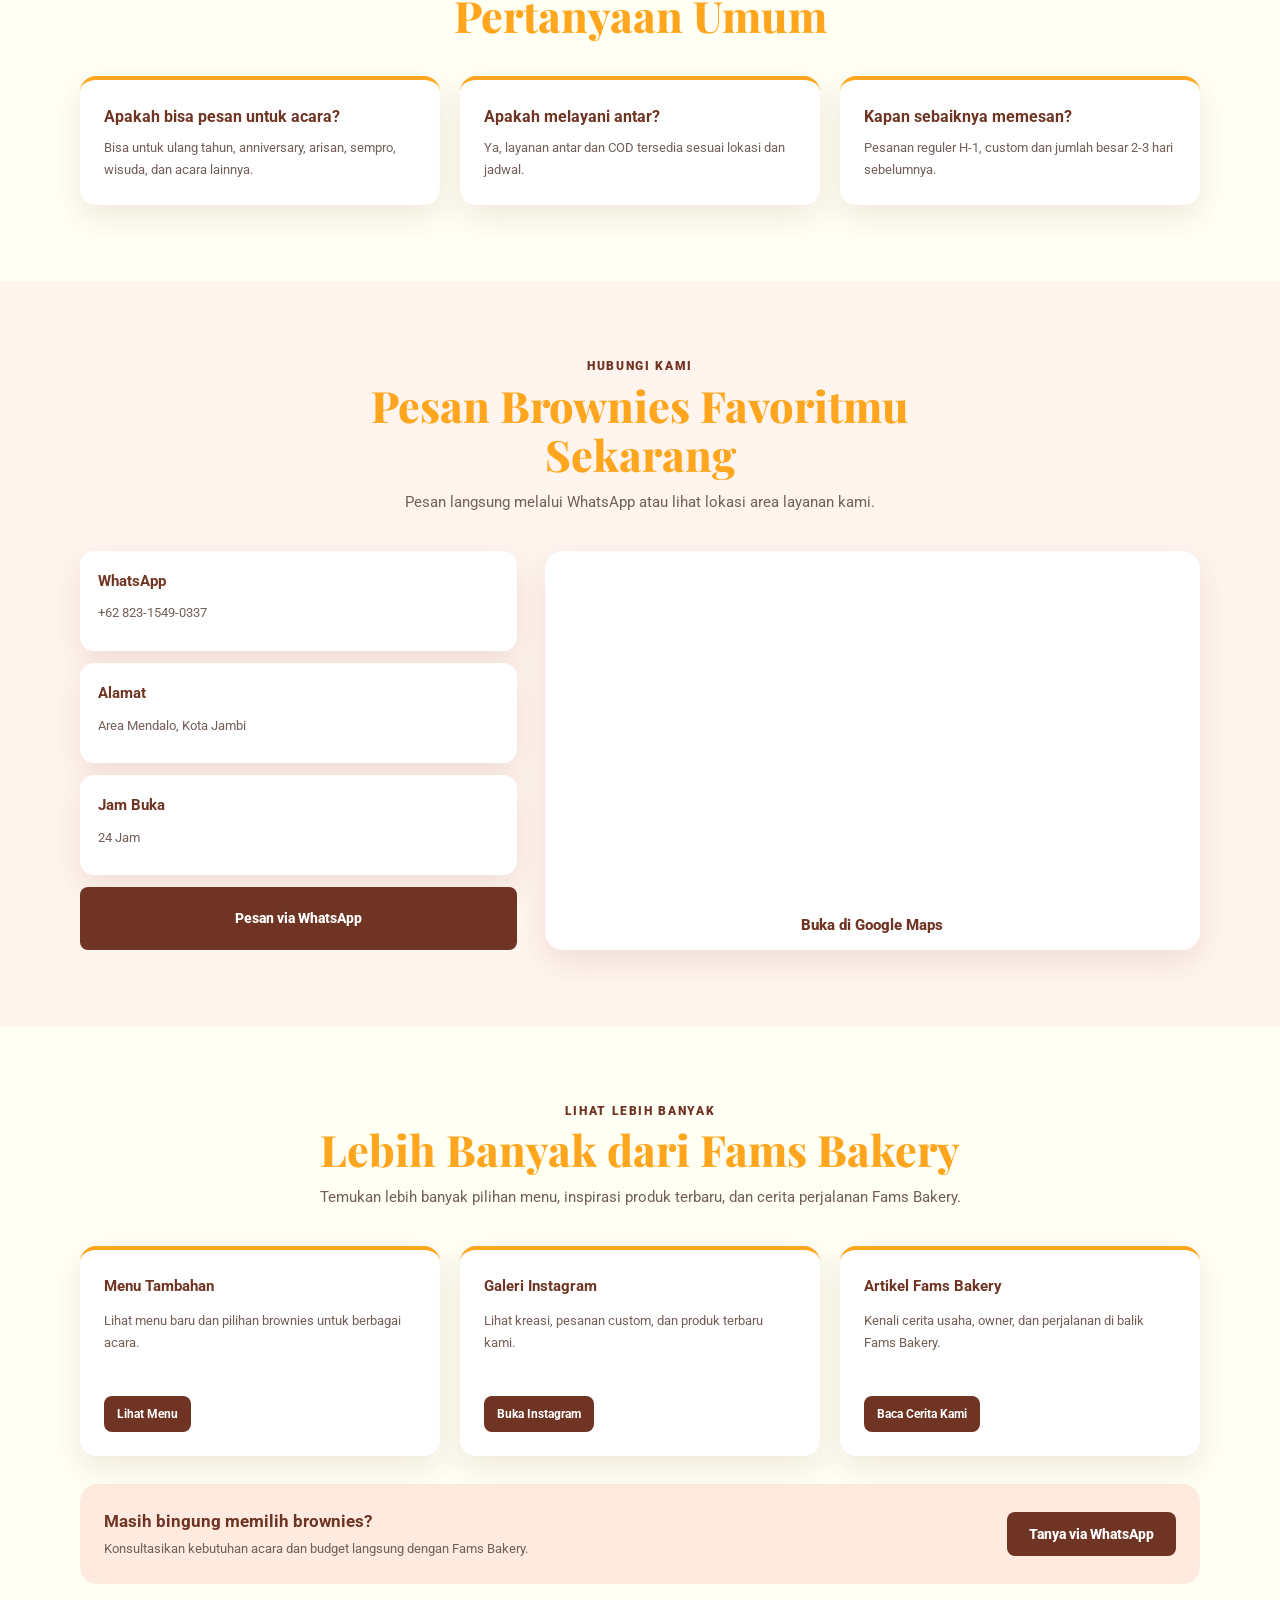
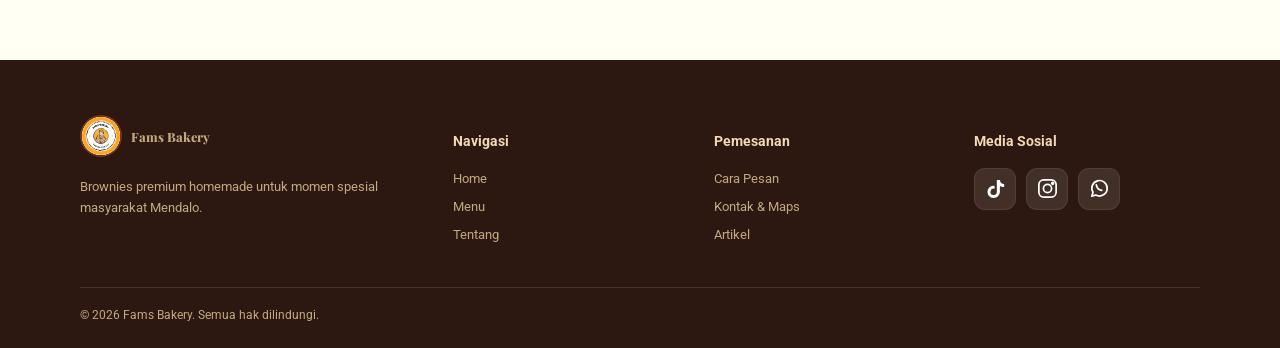
==== commit ef476dc9: "revisi" ====
--- a/index.html
+++ b/index.html
@@ -48,7 +48,7 @@
     <section class="hero section" id="hero">
       <div class="container hero-copy">
         <p class="eyebrow">Fresh Homemade Brownies Area Mendalo</p>
-        <h1>Brownies Premium Favorit Masyarakat Mendalo</h1>
+        <h1>Brownies Premium Favorit di Mendalo</h1>
         <p class="hero-text">Dibuat fresh untuk mahasiswa Mendalo, keluarga, dan siapa pun yang ingin merayakan momen
           spesial dengan rasa yang berkesan.</p>
         <div class="occasion-list"><span>Ulang Tahun</span><span>Anniversary</span><span>Arisan</span><span>Sempro &
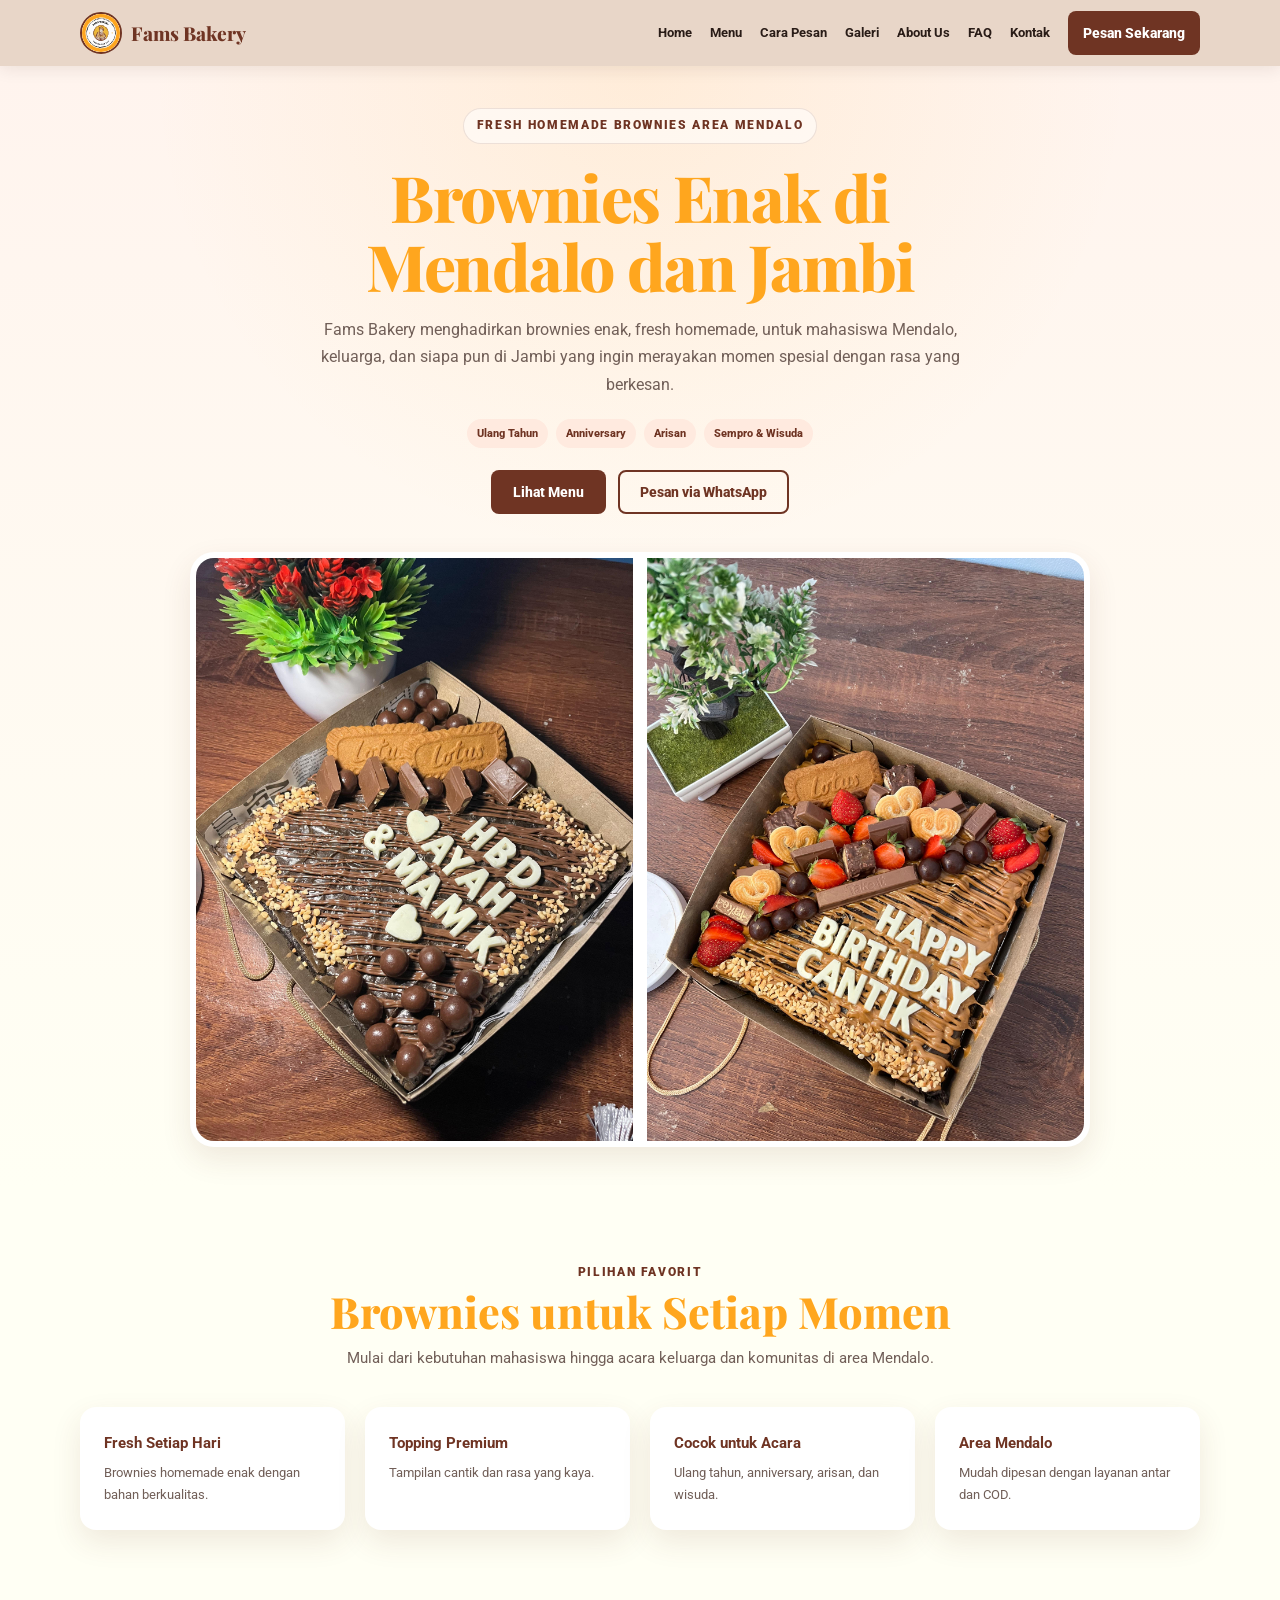
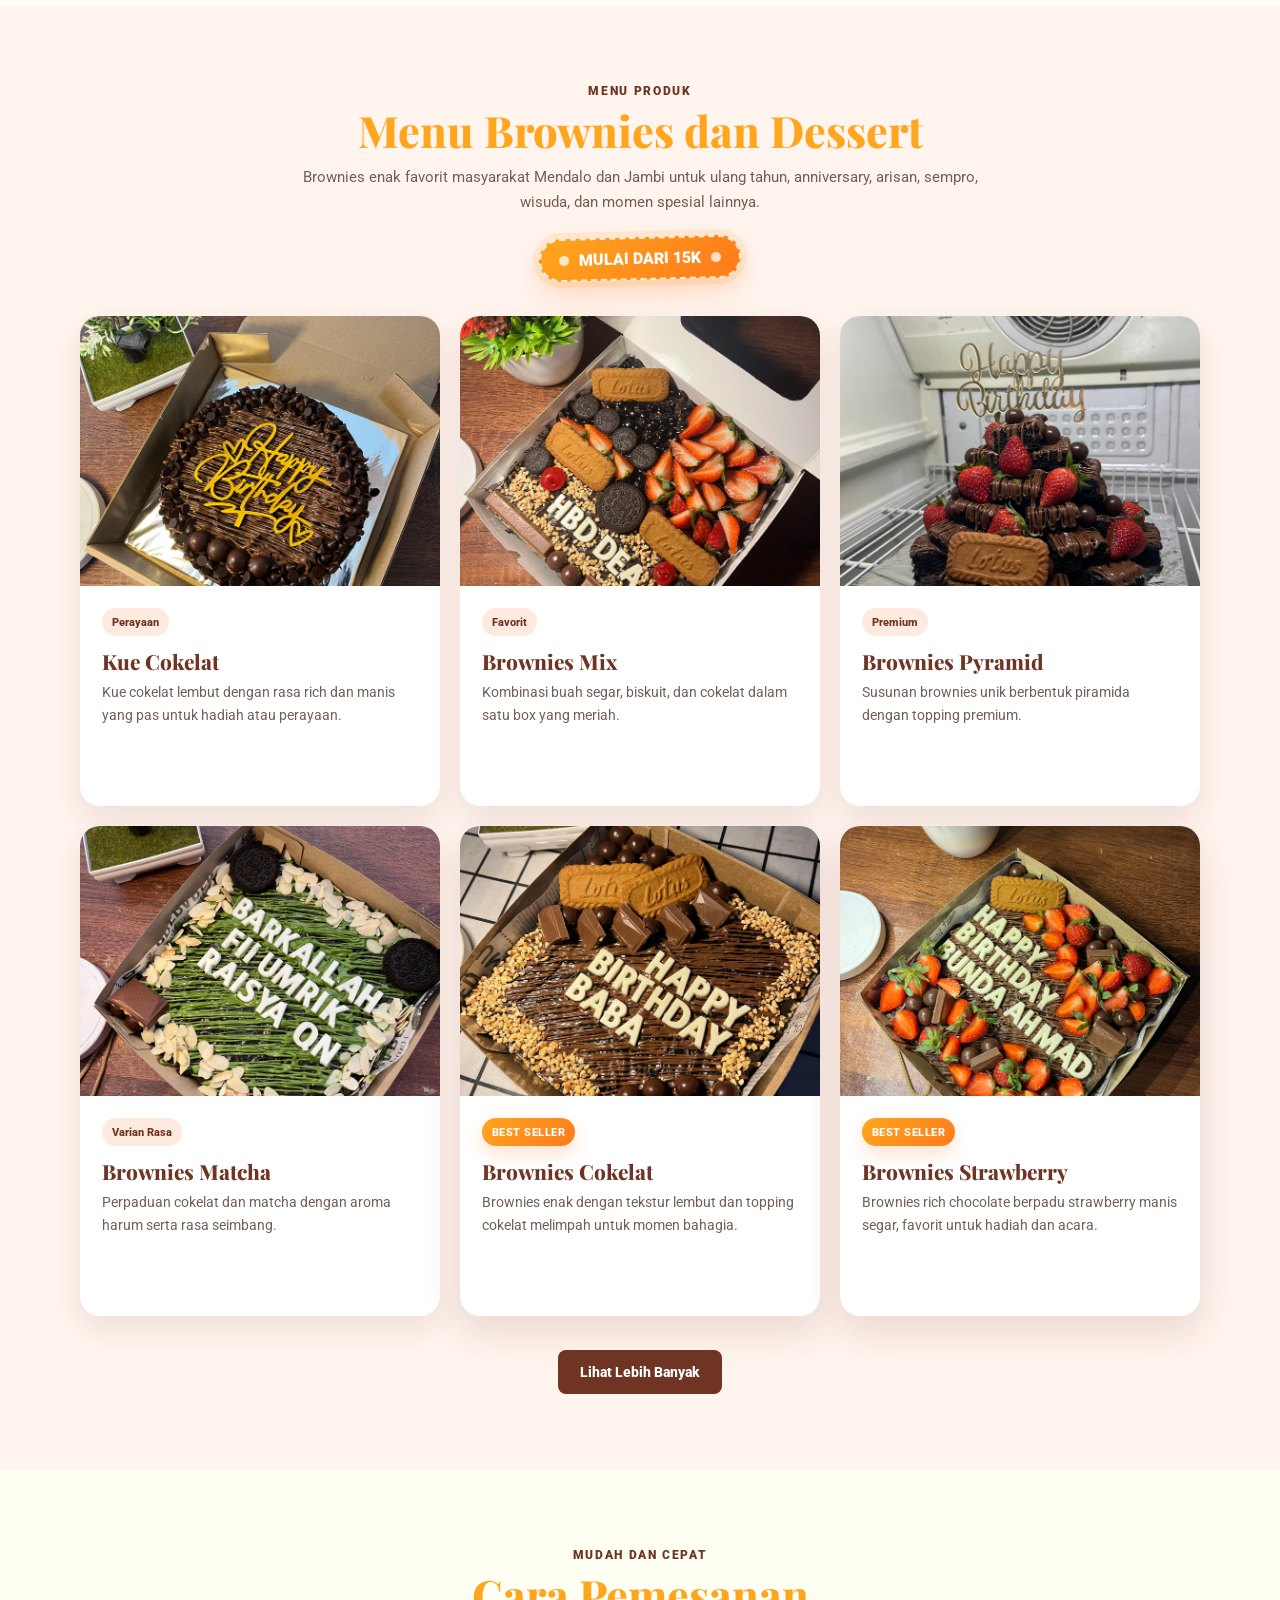
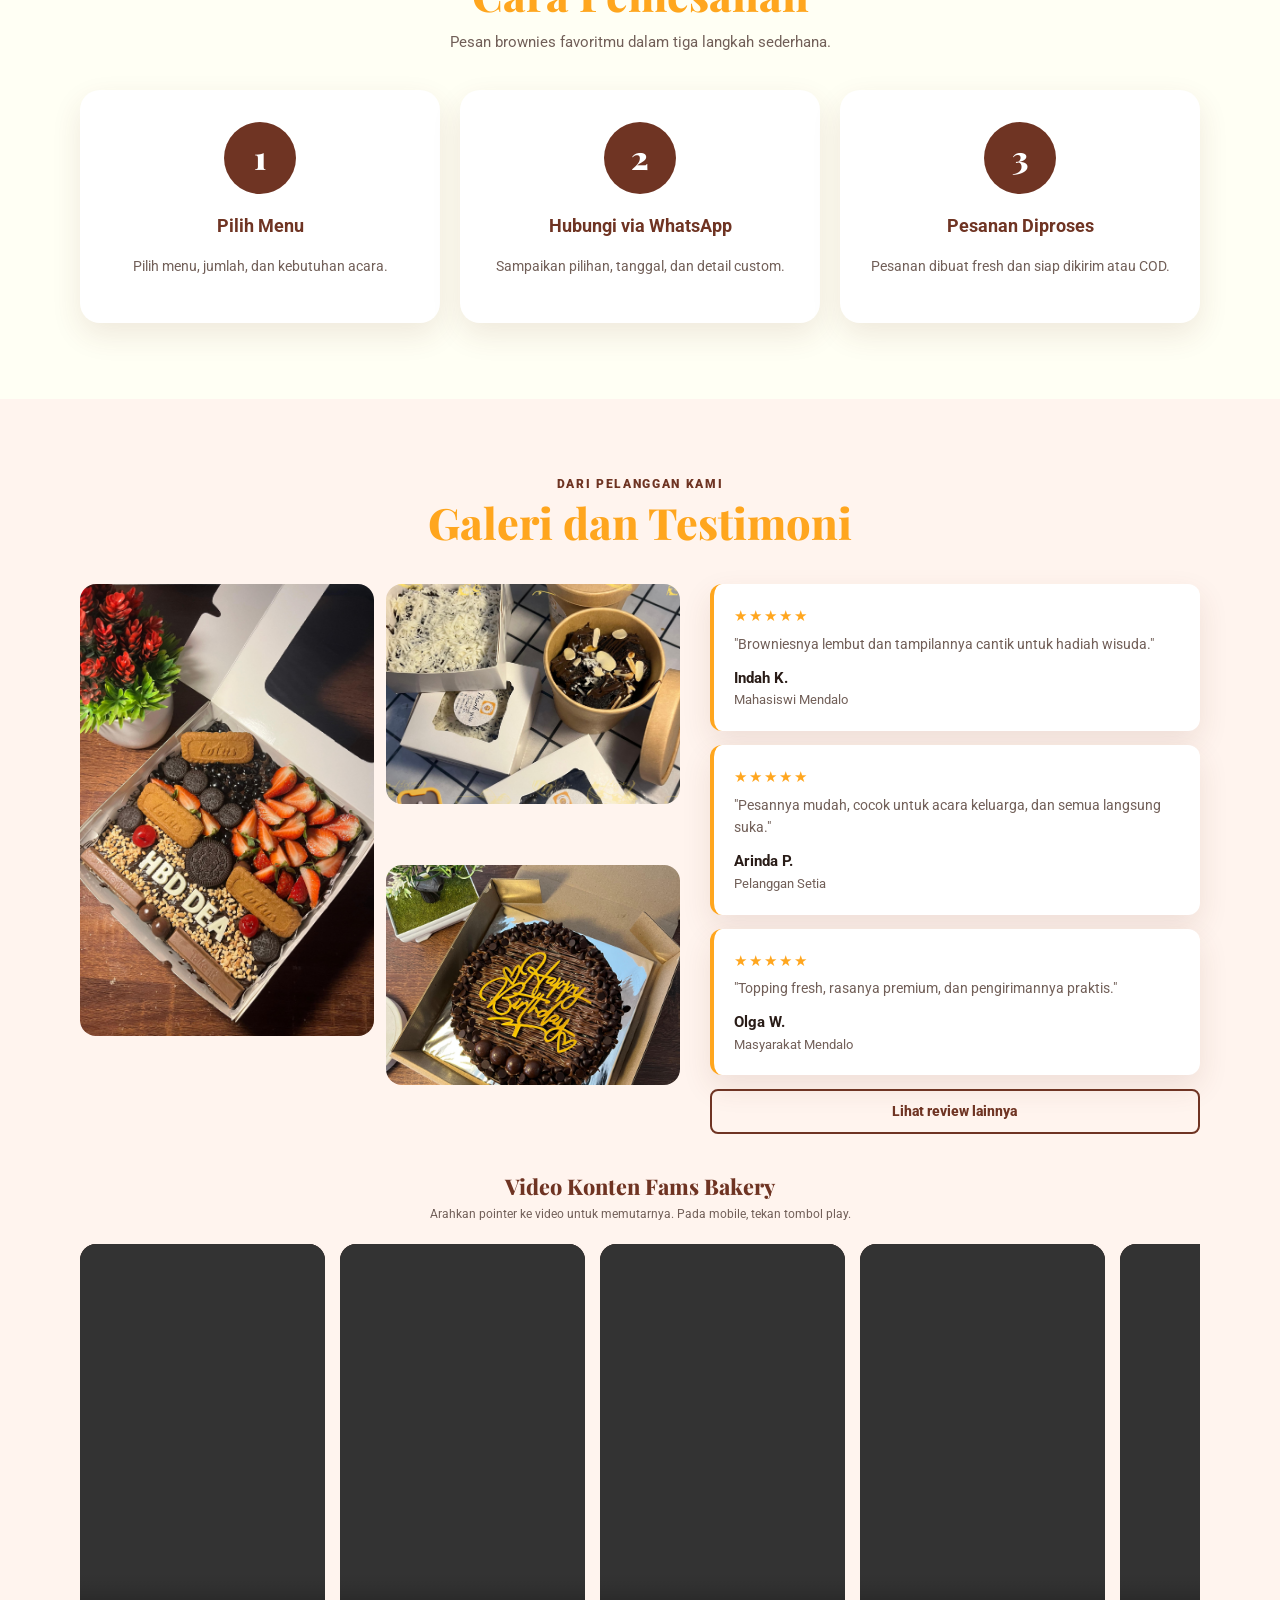
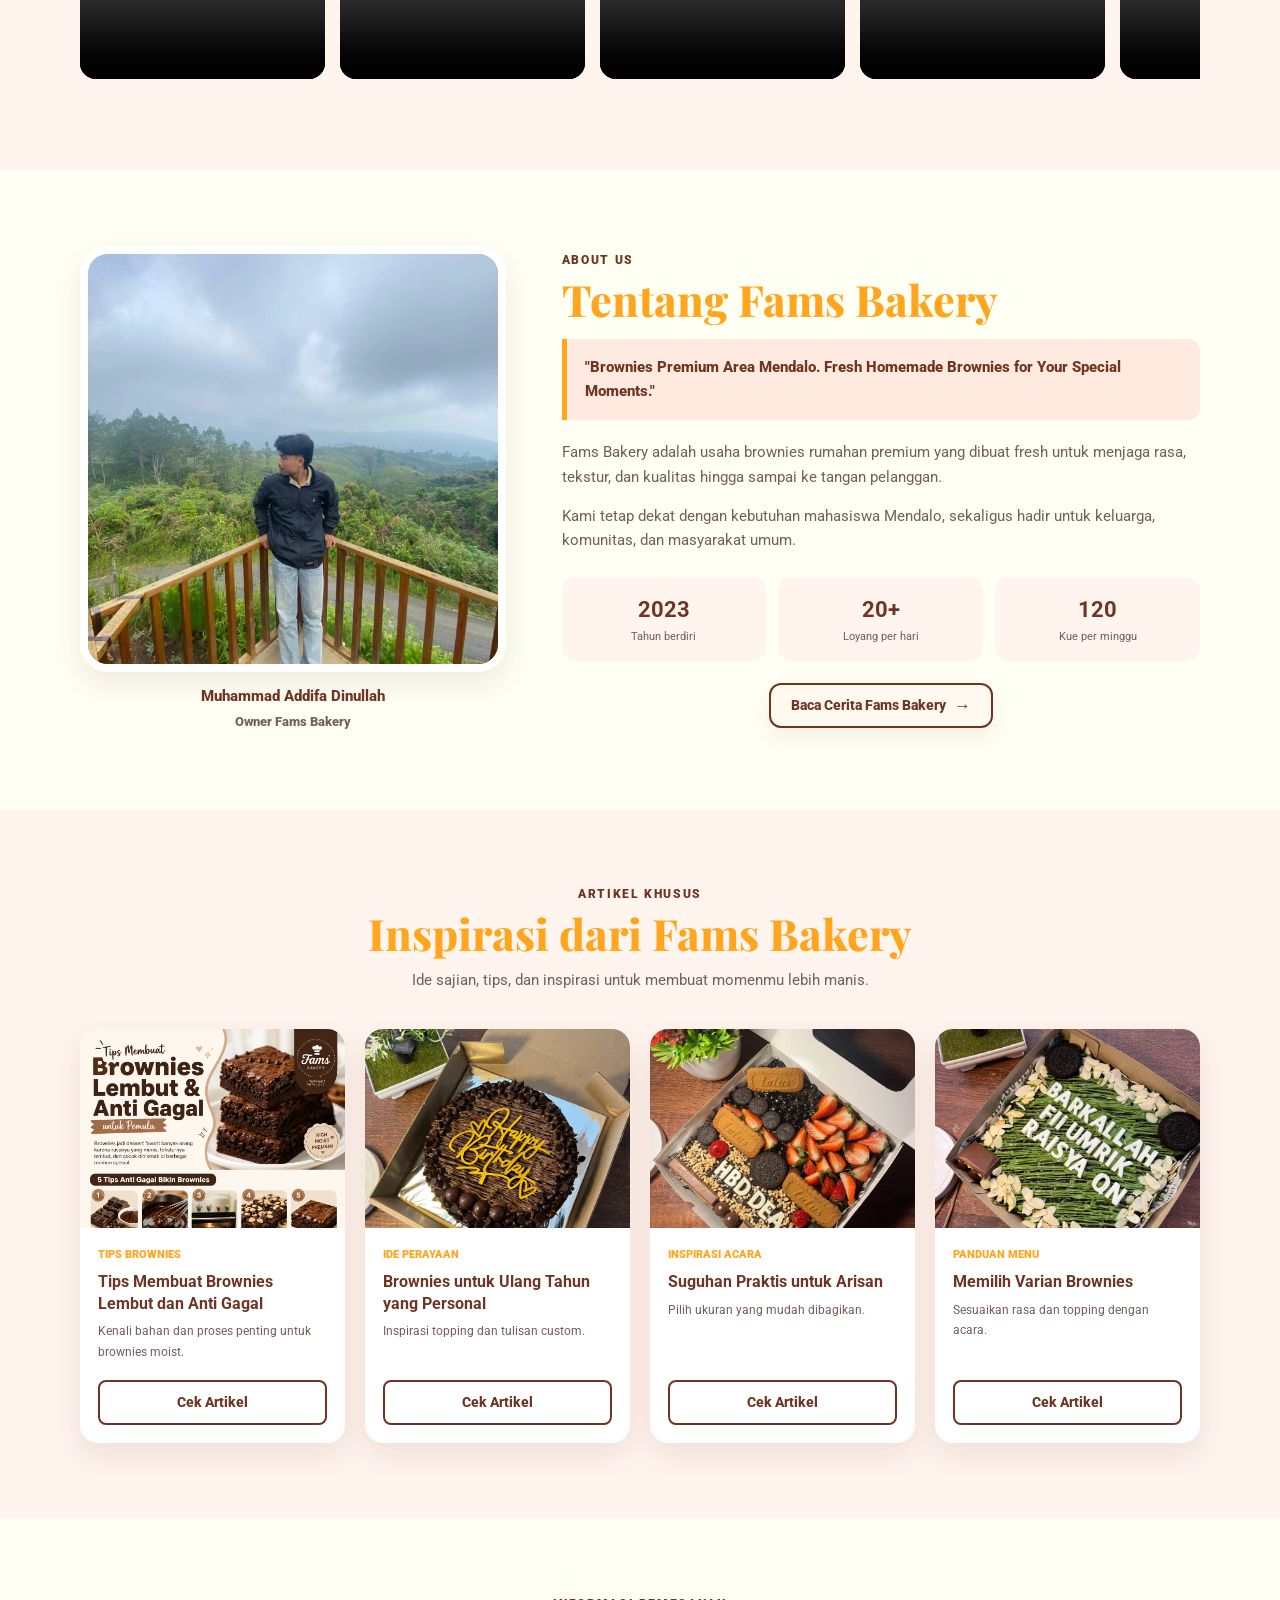
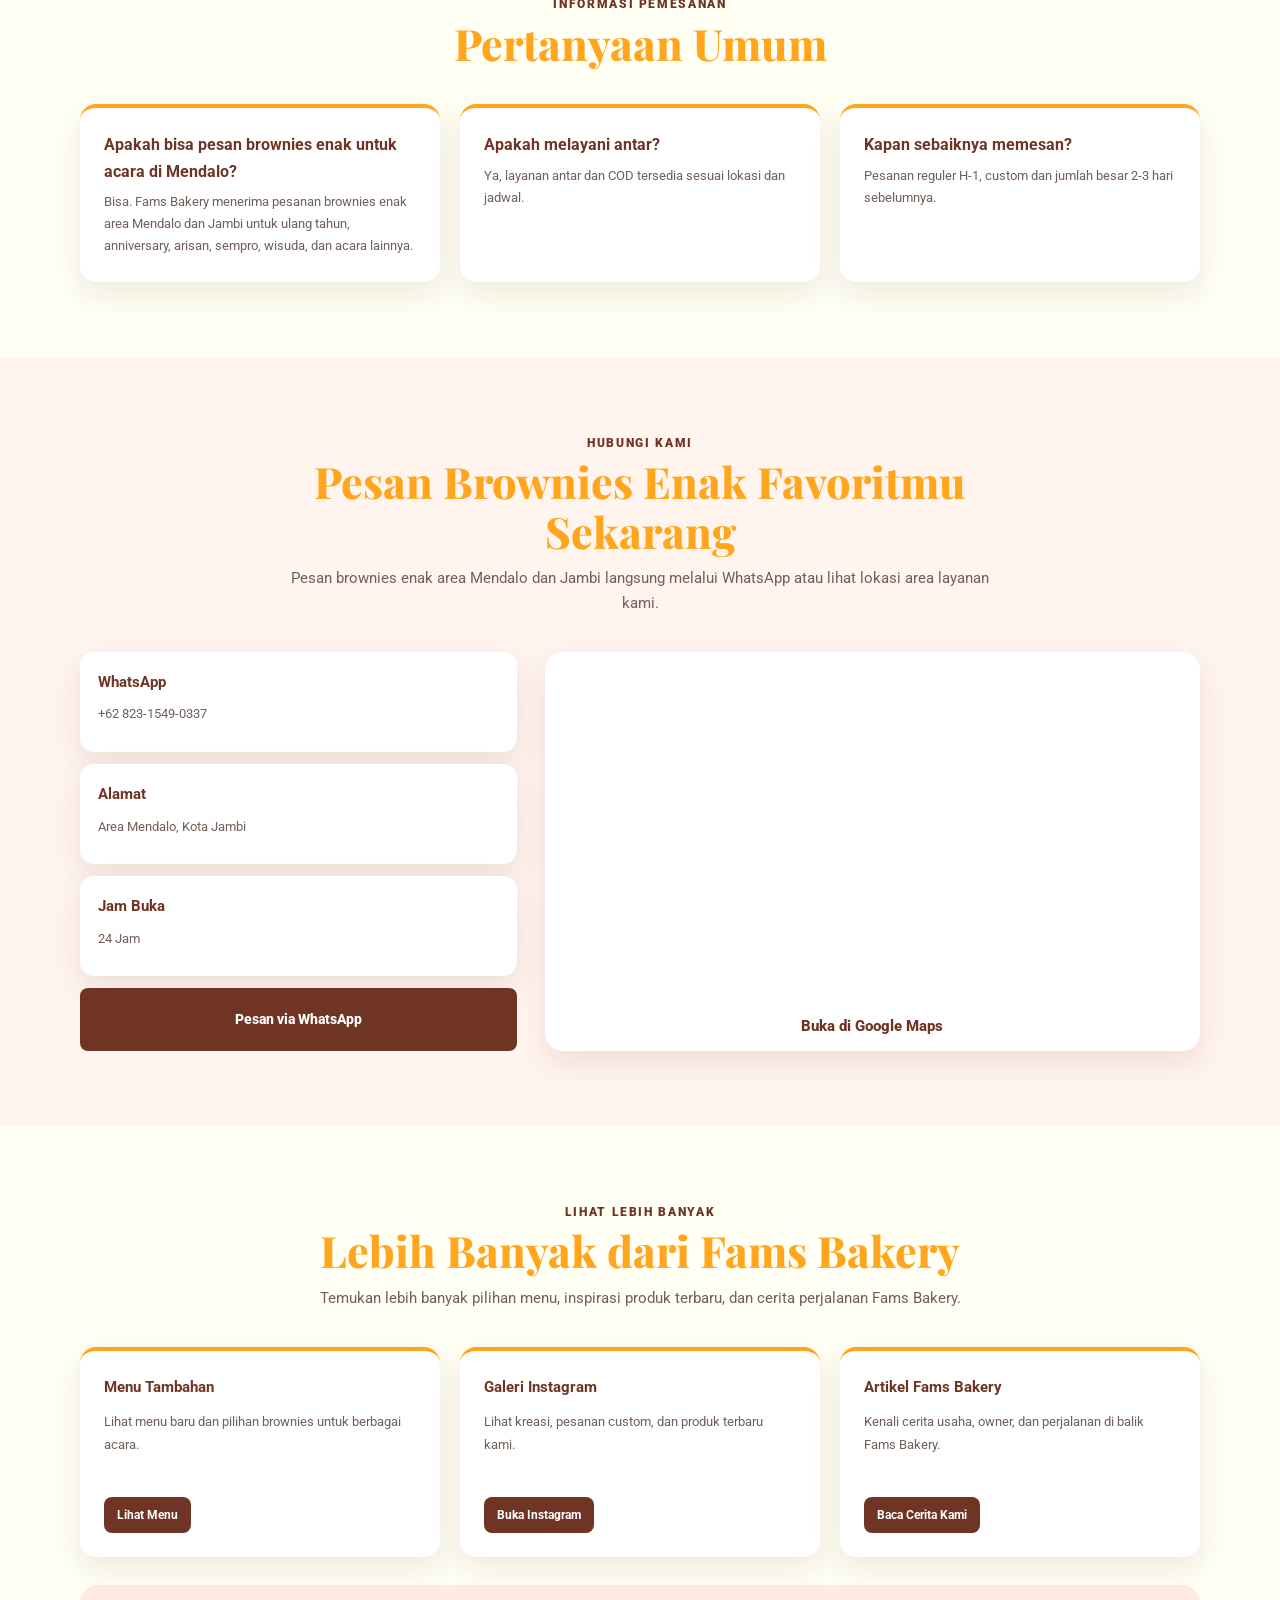
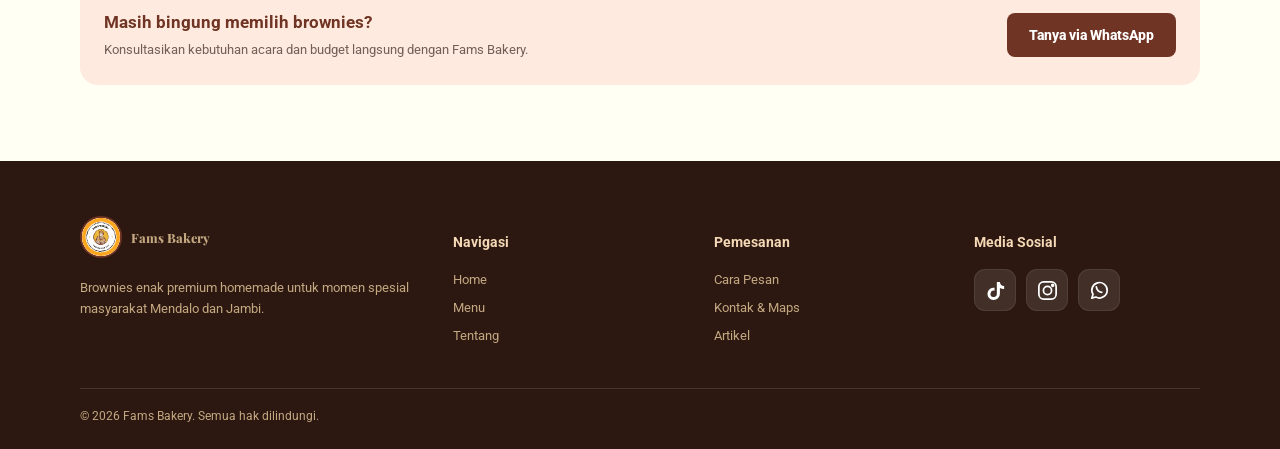
==== commit 52c5d54e: "revisi lagi" ====
--- a/index.html
+++ b/index.html
@@ -4,13 +4,19 @@
 <head>
   <meta charset="UTF-8">
   <meta name="viewport" content="width=device-width, initial-scale=1.0">
-  <title>Brownies Premium Area Mendalo | Fams Bakery</title>
+  <title>Brownies Enak Jambi & Mendalo | Fams Bakery</title>
 
   <meta name="description"
-    content="Pesan brownies premium homemade di area Mendalo untuk ulang tahun, wisuda, anniversary, arisan, dan momen spesial lainnya.">
-  <meta name="description"
-    content="Brownies premium homemade favorit masyarakat Mendalo untuk ulang tahun, anniversary, arisan, wisuda, dan momen spesial lainnya.">
-  <meta name="keywords" content="brownies Mendalo, brownies premium, brownies ulang tahun, dessert Jambi, Fams Bakery">
+    content="Fams Bakery menyediakan brownies enak di Jambi dan Mendalo, fresh homemade untuk ulang tahun, wisuda, anniversary, arisan, dan momen spesial.">
+  <meta name="keywords"
+    content="brownies enak Jambi, brownies enak Mendalo, brownies Mendalo, brownies premium, brownies ulang tahun, dessert Jambi, Fams Bakery">
+  <link rel="canonical" href="https://fams-bakery.vercel.app/">
+  <meta property="og:title" content="Brownies Enak Jambi & Mendalo | Fams Bakery">
+  <meta property="og:description"
+    content="Brownies enak fresh homemade area Mendalo dan Jambi untuk hadiah, acara keluarga, arisan, wisuda, dan momen spesial.">
+  <meta property="og:type" content="website">
+  <meta property="og:url" content="https://fams-bakery.vercel.app/">
+  <meta property="og:image" content="https://fams-bakery.vercel.app/img/hero-brownies-cokelat.jpeg">
   <link rel="icon" href="img/Logo-usaha.svg" type="image/svg+xml">
   <link rel="preconnect" href="https://fonts.googleapis.com">
   <link rel="preconnect" href="https://fonts.gstatic.com" crossorigin>
@@ -18,6 +24,56 @@
     href="https://fonts.googleapis.com/css2?family=Playfair+Display:wght@700;800&family=Roboto:wght@400;500;600;700;900&display=swap"
     rel="stylesheet">
   <link rel="stylesheet" href="css/style.css">
+  <script type="application/ld+json">
+    {
+      "@context": "https://schema.org",
+      "@type": "Bakery",
+      "name": "Fams Bakery",
+      "url": "https://fams-bakery.vercel.app/",
+      "logo": "https://fams-bakery.vercel.app/img/Logo-usaha.svg",
+      "image": "https://fams-bakery.vercel.app/img/hero-brownies-cokelat.jpeg",
+      "description": "Fams Bakery menyediakan brownies enak di Jambi dan Mendalo, fresh homemade untuk ulang tahun, wisuda, anniversary, arisan, dan momen spesial.",
+      "telephone": "+6282315490337",
+      "priceRange": "Mulai dari 15k",
+      "servesCuisine": "Brownies homemade",
+      "address": {
+        "@type": "PostalAddress",
+        "addressLocality": "Mendalo",
+        "addressRegion": "Jambi",
+        "addressCountry": "ID"
+      },
+      "areaServed": [
+        "Mendalo",
+        "Jambi"
+      ],
+      "sameAs": [
+        "https://www.instagram.com/fams.baker_s/",
+        "https://www.tiktok.com/@fams_baker_s"
+      ],
+      "hasMenu": {
+        "@type": "Menu",
+        "name": "Menu Brownies Fams Bakery",
+        "hasMenuItem": [
+          {
+            "@type": "MenuItem",
+            "name": "Brownies Cokelat"
+          },
+          {
+            "@type": "MenuItem",
+            "name": "Brownies Bites"
+          },
+          {
+            "@type": "MenuItem",
+            "name": "Brownies Custom"
+          },
+          {
+            "@type": "MenuItem",
+            "name": "Brownies Strawberry"
+          }
+        ]
+      }
+    }
+  </script>
 </head>
 
 <body>
@@ -28,7 +84,7 @@
       <div class="desktop-nav">
         <a href="#hero">Home</a><a href="#catalog">Menu</a><a href="#how-to-order">Cara Pesan</a><a
           href="#gallery">Galeri</a>
-        <<a href="#about">About Us</a><a href="#faq">FAQ</a><a href="#contact">Kontak</a>
+        <a href="#about">About Us</a><a href="#faq">FAQ</a><a href="#contact">Kontak</a>
         <a class="btn btn-primary nav-cta" href="https://wa.me/6282315490337" target="_blank"
           rel="noopener noreferrer">Pesan Sekarang</a>
       </div>
@@ -48,9 +104,9 @@
     <section class="hero section" id="hero">
       <div class="container hero-copy">
         <p class="eyebrow">Fresh Homemade Brownies Area Mendalo</p>
-        <h1>Brownies Premium Favorit di Mendalo</h1>
-        <p class="hero-text">Dibuat fresh untuk mahasiswa Mendalo, keluarga, dan siapa pun yang ingin merayakan momen
-          spesial dengan rasa yang berkesan.</p>
+        <h1>Brownies Enak di Mendalo dan Jambi</h1>
+        <p class="hero-text">Fams Bakery menghadirkan brownies enak, fresh homemade, untuk mahasiswa Mendalo, keluarga,
+          dan siapa pun di Jambi yang ingin merayakan momen spesial dengan rasa yang berkesan.</p>
         <div class="occasion-list"><span>Ulang Tahun</span><span>Anniversary</span><span>Arisan</span><span>Sempro &
             Wisuda</span></div>
         <div class="button-row"><a class="btn btn-primary" href="#catalog">Lihat Menu</a><a class="btn btn-outline"
@@ -70,7 +126,7 @@
         </div>
         <div class="feature-grid">
           <article><strong>Fresh Setiap Hari</strong>
-            <p>Dibuat homemade dengan bahan berkualitas.</p>
+            <p>Brownies homemade enak dengan bahan berkualitas.</p>
           </article>
           <article><strong>Topping Premium</strong>
             <p>Tampilan cantik dan rasa yang kaya.</p>
@@ -90,8 +146,8 @@
         <div class="section-heading">
           <p class="eyebrow">Menu Produk</p>
           <h2>Menu Brownies dan Dessert</h2>
-          <p>Brownies premium favorit masyarakat Mendalo untuk ulang tahun, anniversary, arisan, sempro, wisuda, dan
-            momen spesial lainnya.</p>
+          <p>Brownies enak favorit masyarakat Mendalo dan Jambi untuk ulang tahun, anniversary, arisan, sempro, wisuda,
+            dan momen spesial lainnya.</p>
           <div class="promo-price-badge" aria-label="Harga mulai dari 15 ribu">
             <strong>Mulai dari 15k</strong>
           </div>
@@ -121,23 +177,26 @@
               <p>Perpaduan cokelat dan matcha dengan aroma harum serta rasa seimbang.</p>
             </div>
           </article>
-          <article class="product-card"><img src="img/B COKELAT.jpeg" alt="Brownies cokelat" loading="lazy">
-            <div class="card-body"><span class="tag">Best Seller</span>
+          <article class="product-card best-seller"><img src="img/B COKELAT.jpeg"
+              alt="Brownies cokelat best seller Fams Bakery" loading="lazy">
+            <div class="card-body"><span class="tag tag-best">Best Seller</span>
               <h3>Brownies Cokelat</h3>
-              <p>Brownies lembut dengan topping cokelat melimpah untuk momen bahagia.</p>
-            </div>
-          </article>
-          <article class="product-card"><img src="img/HBD2.jpeg" alt="Brownies strawberry" loading="lazy">
-            <div class="card-body"><span class="tag">Buah Segar</span>
+              <p>Brownies enak dengan tekstur lembut dan topping cokelat melimpah untuk momen bahagia.</p>
+            </div>
+          </article>
+          <article class="product-card best-seller"><img src="img/HBD2.jpeg"
+              alt="Brownies strawberry best seller Fams Bakery" loading="lazy">
+            <div class="card-body"><span class="tag tag-best">Best Seller</span>
               <h3>Brownies Strawberry</h3>
-              <p>Rasa cokelat rich berpadu dengan strawberry manis segar.</p>
-            </div>
-          </article>
-          <article class="product-card extra-product" hidden><img src="img/B BITTIES.jpeg" alt="Brownies bites"
-              loading="lazy">
-            <div class="card-body"><span class="tag">Menu Baru</span
+              <p>Brownies rich chocolate berpadu strawberry manis segar, favorit untuk hadiah dan acara.</p>
+            </div>
+          </article>
+          <article class="product-card best-seller extra-product" hidden><img src="img/B BITTIES.jpeg"
+              alt="Brownies bites best seller Fams Bakery" loading="lazy">
+            <div class="card-body"><span class="tag tag-best">Best Seller</span>
               <h3>Brownies Bites</h3>
-              <p>Potongan brownies praktis untuk suguhan rapat, arisan, dan kumpul bersama.</p>
+              <p>Potongan brownies praktis dengan rasa cokelat pekat untuk suguhan rapat, arisan, dan kumpul bersama.
+              </p>
             </div>
           </article>
           <article class="product-card extra-product" hidden><img src="img/MIX 2.jpeg" alt="Celebration box"
@@ -147,11 +206,12 @@
               <p>Box brownies aneka topping untuk berbagai momen spesial.</p>
             </div>
           </article>
-          <article class="product-card extra-product" hidden><img src="img/5TH.jpeg" alt="Brownies custom"
+          <article class="product-card best-seller extra-product" hidden><img src="img/5TH.jpeg"
+              alt="Brownies custom best seller Fams Bakery"
               loading="lazy">
-            <div class="card-body"><span class="tag">Menu Baru</span>
+            <div class="card-body"><span class="tag tag-best">Best Seller</span>
               <h3>Brownies Custom</h3>
-              <p>Dekorasi personal untuk ulang tahun dan anniversary.</p>
+              <p>Brownies custom dengan dekorasi personal untuk ulang tahun, anniversary, wisuda, dan acara spesial.</p>
             </div>
           </article>
         </div>
@@ -209,7 +269,7 @@
               <div class="stars">★★★★★</div>
               <p>"Topping fresh, rasanya premium, dan pengirimannya praktis."</p><strong>Olga
                 W.</strong><small>Masyarakat Mendalo</small>
-            </article><a class="btn btn-outline" href="#section-19">Lihat review lainnya</a>
+            </article><a class="btn btn-outline" href="https://www.instagram.com/fams.baker_s/">Lihat review lainnya</a>
           </div>
         </div>
         <div class="video-heading">
@@ -314,8 +374,9 @@
         </div>
         <div class="faq-grid">
           <article>
-            <h3>Apakah bisa pesan untuk acara?</h3>
-            <p>Bisa untuk ulang tahun, anniversary, arisan, sempro, wisuda, dan acara lainnya.</p>
+            <h3>Apakah bisa pesan brownies enak untuk acara di Mendalo?</h3>
+            <p>Bisa. Fams Bakery menerima pesanan brownies enak area Mendalo dan Jambi untuk ulang tahun, anniversary,
+              arisan, sempro, wisuda, dan acara lainnya.</p>
           </article>
           <article>
             <h3>Apakah melayani antar?</h3>
@@ -333,8 +394,9 @@
       <div class="container">
         <div class="section-heading">
           <p class="eyebrow">Hubungi Kami</p>
-          <h2>Pesan Brownies Favoritmu Sekarang</h2>
-          <p>Pesan langsung melalui WhatsApp atau lihat lokasi area layanan kami.</p>
+          <h2>Pesan Brownies Enak Favoritmu Sekarang</h2>
+          <p>Pesan brownies enak area Mendalo dan Jambi langsung melalui WhatsApp atau lihat lokasi area layanan kami.
+          </p>
         </div>
         <div class="contact-grid">
           <div class="contact-details">
@@ -378,7 +440,7 @@
     <div class="container footer-grid">
       <div><a class="brand footer-brand" href="#hero"><span class="brand-mark"><img src="img/Logo-usaha.svg"
               alt="Logo Fams Bakery"></span><span>Fams Bakery</span></a>
-        <p>Brownies premium homemade untuk momen spesial masyarakat Mendalo.</p>
+        <p>Brownies enak premium homemade untuk momen spesial masyarakat Mendalo dan Jambi.</p>
       </div>
       <div>
         <h3>Navigasi</h3><a href="#hero">Home</a><a href="#catalog">Menu</a><a href="#about">Tentang</a>
--- a/css/style.css
+++ b/css/style.css
@@ -4,7 +4,7 @@
 .btn{display:inline-flex;min-height:44px;align-items:center;justify-content:center;padding:9px 20px;border:2px solid transparent;border-radius:8px;font-size:.86rem;font-weight:800}.btn-primary{background:var(--brown);color:#fff}.btn-outline{border-color:var(--brown);color:var(--brown)}.btn-outline:hover{background:var(--brown);color:#fff}.nav-cta{padding:7px 13px}.button-row{display:flex;flex-wrap:wrap;justify-content:center;gap:12px;margin-top:24px}.center-action{margin-top:34px;text-align:center}
 .hero{padding:0 0 40px;background:radial-gradient(circle at 50% 0,rgba(255,166,30,.1),transparent 38%),linear-gradient(180deg,var(--alt),var(--cream))}.hero-copy{max-width:980px;padding:42px 0 38px;text-align:center}.hero-copy .eyebrow{display:inline-block;padding:7px 13px;border:1px solid rgba(111,52,35,.12);border-radius:99px;background:rgba(255,255,255,.55)}.hero h1{max-width:980px;margin:18px auto 16px;color:var(--orange);font:800 clamp(2.3rem,5vw,4.25rem)/1.08 "Playfair Display",serif;letter-spacing:-.025em;text-wrap:balance}.hero-text{max-width:670px;margin:auto;color:var(--muted);font-size:1.02rem;line-height:1.7}.occasion-list{display:flex;flex-wrap:wrap;justify-content:center;gap:8px;margin-top:20px}.occasion-list span,.tag{padding:5px 10px;border-radius:99px;background:var(--card);color:var(--brown);font-size:.71rem;font-weight:800}.hero-copy .button-row{margin-top:22px}.hero-gallery{display:grid;width:min(900px,calc(100% - 40px));grid-template-columns:1fr 1fr;gap:14px;overflow:hidden;border:6px solid rgba(255,255,255,.72);border-radius:24px;background:#fff;box-shadow:var(--shadow)}.hero-gallery img{width:100%;aspect-ratio:3/4;object-fit:cover}
 .feature-grid,.product-grid,.steps-grid,.article-grid,.faq-grid,.more-grid{display:grid;gap:20px}.feature-grid{grid-template-columns:repeat(4,1fr)}.feature-grid article,.faq-grid article,.more-grid a{padding:24px;border-radius:16px;background:#fff;box-shadow:var(--shadow)}.feature-grid strong,.more-grid strong{color:var(--brown)}.feature-grid p,.faq-grid p,.more-grid span{margin:6px 0 0;color:var(--muted);font-size:.84rem}
-.product-grid{grid-template-columns:repeat(3,1fr)}.product-card{overflow:hidden;border-radius:20px;background:#fff;box-shadow:var(--shadow)}.product-card img{width:100%;aspect-ratio:4/3;object-fit:cover}.card-body{display:flex;min-height:220px;flex-direction:column;align-items:flex-start;padding:22px}.card-body h3{margin:11px 0 6px;color:var(--brown);font:800 1.3rem "Playfair Display",serif}.card-body p{margin:0 0 18px;color:var(--muted);font-size:.86rem}.card-body strong{margin-top:auto;color:var(--brown);font-size:.78rem}
+.product-grid{grid-template-columns:repeat(3,1fr)}.product-card{overflow:hidden;border-radius:20px;background:#fff;box-shadow:var(--shadow)}.product-card.best-seller{box-shadow:0 16px 36px rgba(111,52,35,.15)}.product-card img{width:100%;aspect-ratio:4/3;object-fit:cover}.card-body{display:flex;min-height:220px;flex-direction:column;align-items:flex-start;padding:22px}.card-body h3{margin:11px 0 6px;color:var(--brown);font:800 1.3rem "Playfair Display",serif}.card-body p{margin:0 0 18px;color:var(--muted);font-size:.86rem}.card-body strong{margin-top:auto;color:var(--brown);font-size:.78rem}.tag-best{background:linear-gradient(135deg,var(--orange),#ff7a1a);color:#fff;box-shadow:0 8px 18px rgba(255,122,26,.22);letter-spacing:.04em;text-transform:uppercase}
 .steps-grid{grid-template-columns:repeat(3,1fr)}.steps-grid article{padding:32px 24px;border-radius:20px;background:#fff;text-align:center;box-shadow:var(--shadow)}.steps-grid span{display:flex;width:72px;height:72px;margin:0 auto 18px;align-items:center;justify-content:center;border-radius:50%;background:var(--brown);color:#fff;font:900 2rem/1 "Playfair Display",serif}.steps-grid span::before{content:attr(data-step);transform:translateY(-1px)}.steps-grid h3{margin:0;color:var(--brown)}.steps-grid p{color:var(--muted);font-size:.85rem}
 .gallery-testimonial-grid{display:grid;grid-template-columns:1.1fr .9fr;gap:30px}.photo-grid{display:grid;grid-template-columns:1fr 1fr;gap:12px}.photo-grid img{width:100%;height:220px;border-radius:16px;object-fit:cover}.photo-grid img:first-child{height:452px;grid-row:span 2}.testimonial-list{display:grid;gap:14px}.testimonial-list article{padding:20px;border-left:4px solid var(--orange);border-radius:12px;background:#fff;box-shadow:var(--shadow)}.testimonial-list p{margin:4px 0 10px;color:var(--muted);font-size:.86rem}.testimonial-list small{display:block;color:var(--muted)}.stars{color:var(--orange);letter-spacing:2px}.video-heading{margin:38px 0 14px;text-align:center}.video-heading h3{margin:0;color:var(--brown);font:800 1.35rem "Playfair Display",serif}.video-heading p{margin:4px;color:var(--muted);font-size:.78rem}.video-strip{display:flex;gap:15px;overflow-x:auto;padding:5px 3px 15px;scroll-snap-type:x mandatory}.video-strip video{flex:0 0 245px;width:245px;aspect-ratio:9/16;border-radius:16px;background:var(--dark);object-fit:cover;scroll-snap-align:start}
 .about-grid{display:grid;grid-template-columns:.8fr 1.2fr;align-items:center;gap:56px}.owner-card{margin:0;text-align:center}.owner-photo{display:grid;min-height:400px;overflow:hidden;place-content:center;border:8px solid #fff;border-radius:28px;background:linear-gradient(145deg,var(--sand),var(--brown));color:#fff;box-shadow:var(--shadow)}.owner-photo img{width:100%;height:100%;min-height:400px;object-fit:cover}.owner-photo span{font:800 5rem "Playfair Display",serif}.owner-photo small{font-weight:700;text-transform:uppercase}.owner-card figcaption{margin-top:12px;color:var(--brown);font-weight:800}.owner-card small{color:var(--muted)}.brand-slogan{margin:14px 0 20px!important;padding:16px 18px;border-left:5px solid var(--orange);border-radius:0 12px 12px 0;background:var(--card);color:var(--brown)!important;font-weight:800}.about-copy>p:not(.eyebrow,.brand-slogan){margin-bottom:14px}.stats-grid{display:grid;grid-template-columns:repeat(3,1fr);gap:12px;margin-top:24px}.stats-grid div{padding:15px;border-radius:14px;background:var(--alt);text-align:center}.stats-grid strong,.stats-grid span{display:block}.stats-grid strong{color:var(--brown);font-size:1.35rem}.stats-grid span{color:var(--muted);font-size:.7rem}.about-action{display:flex;justify-content:center;margin-top:22px}.about-article-link{gap:8px;border-radius:12px;background:#fff9ef;box-shadow:0 10px 22px rgba(111,52,35,.08);white-space:nowrap}.about-article-link span{font-size:1.05rem;line-height:1;transition:transform .2s ease}.about-article-link:hover span{transform:translateX(3px)}
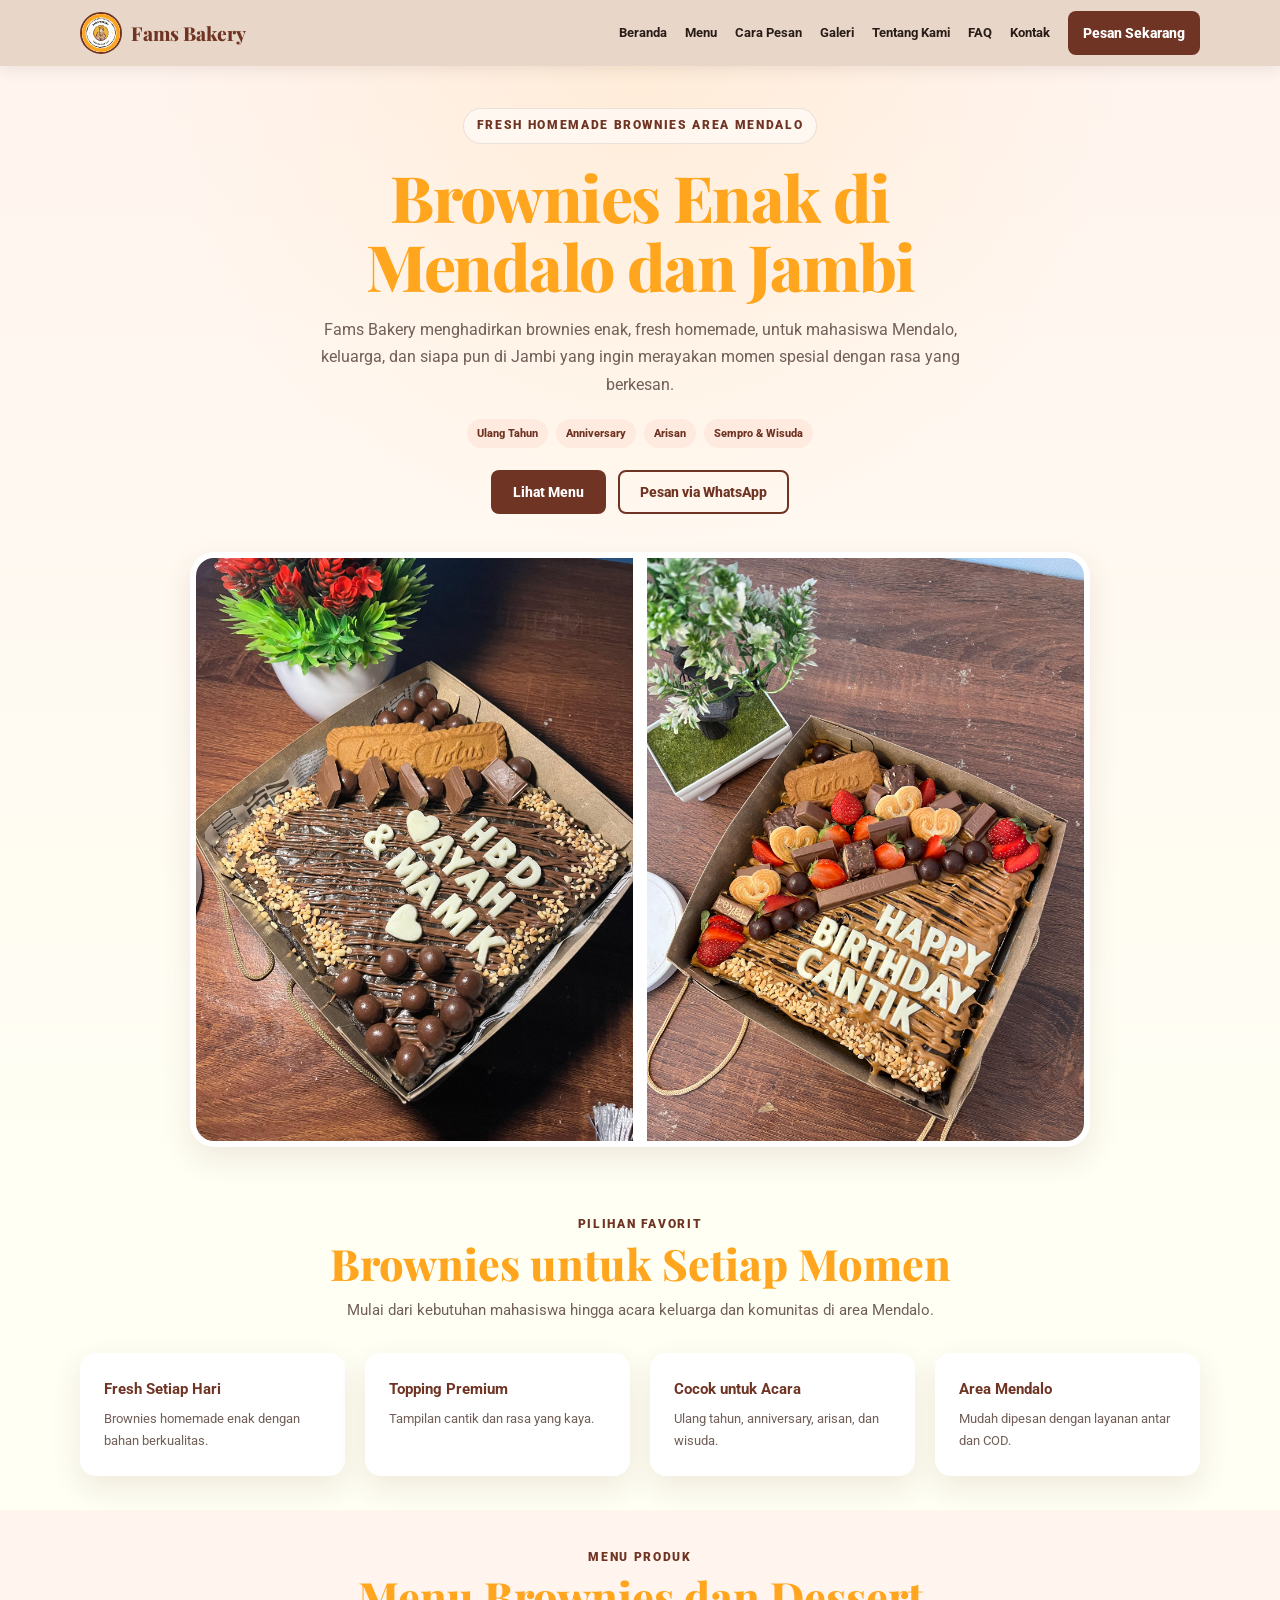
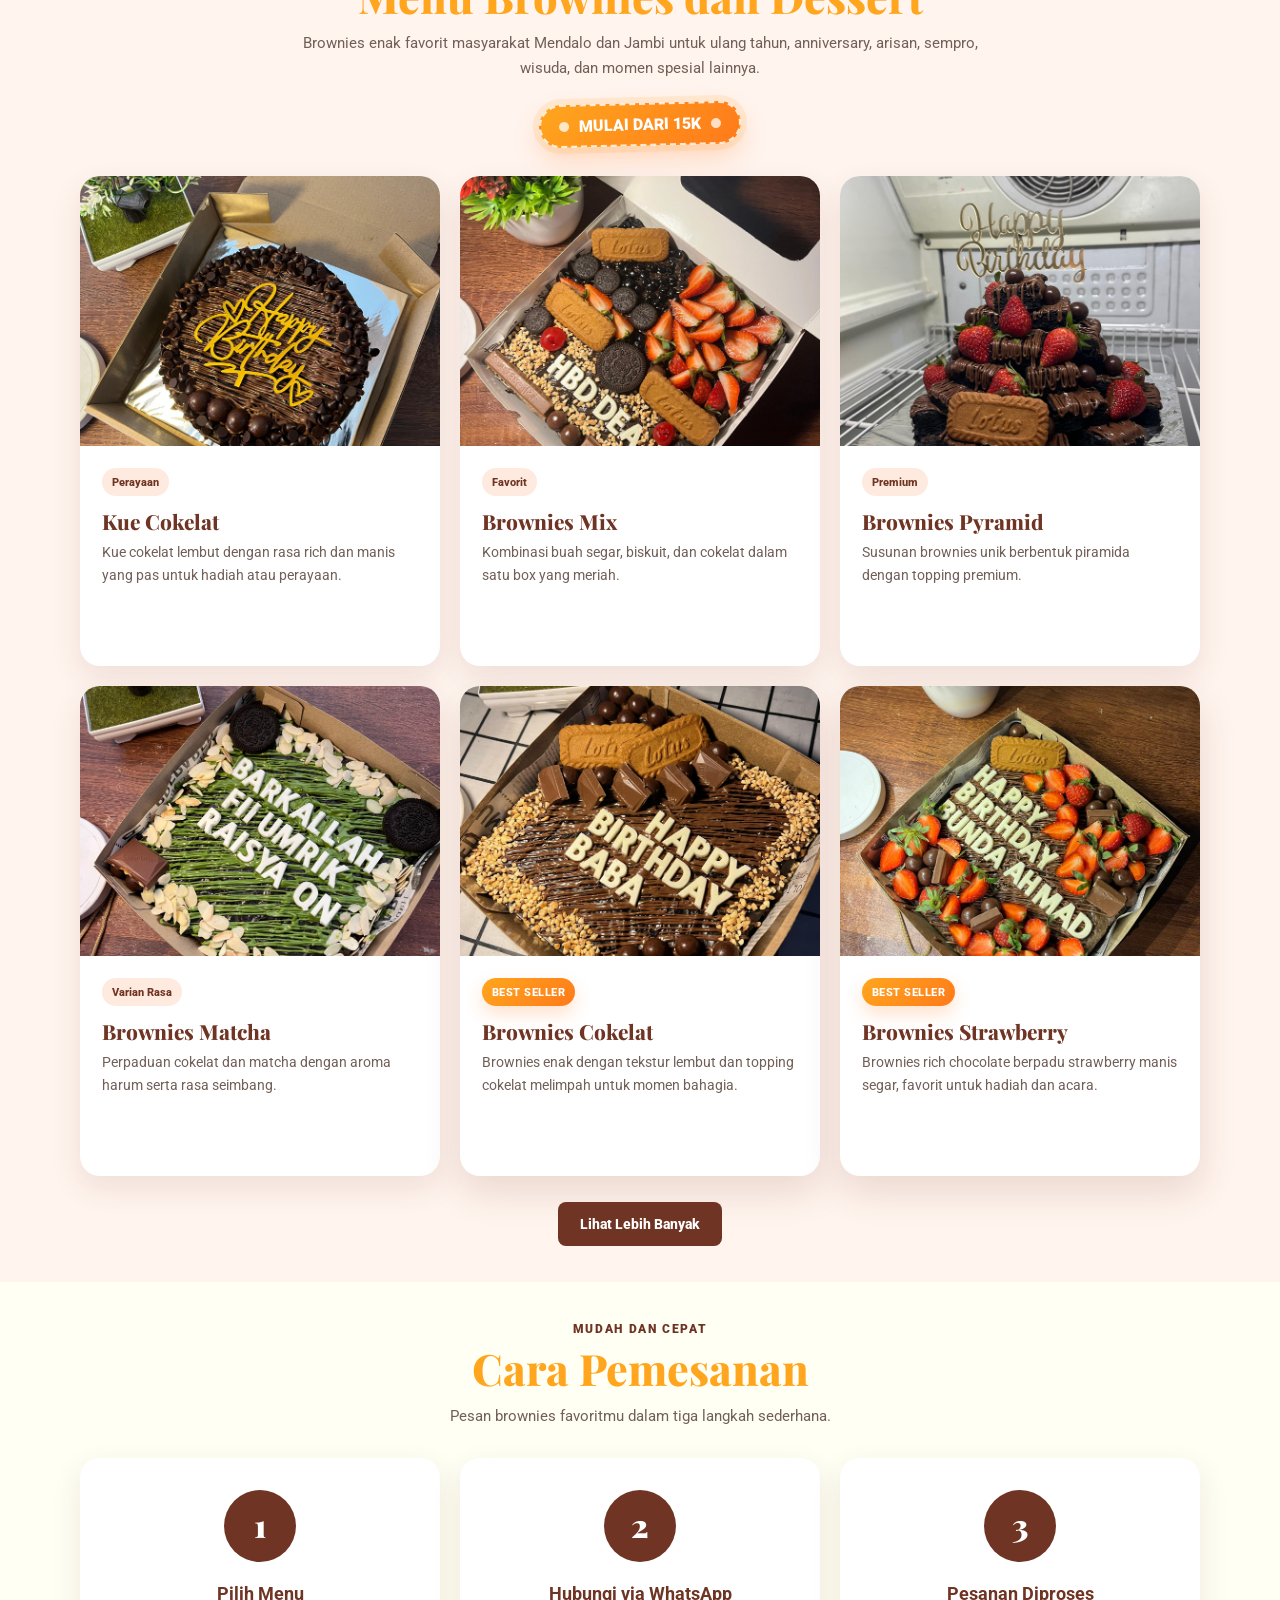
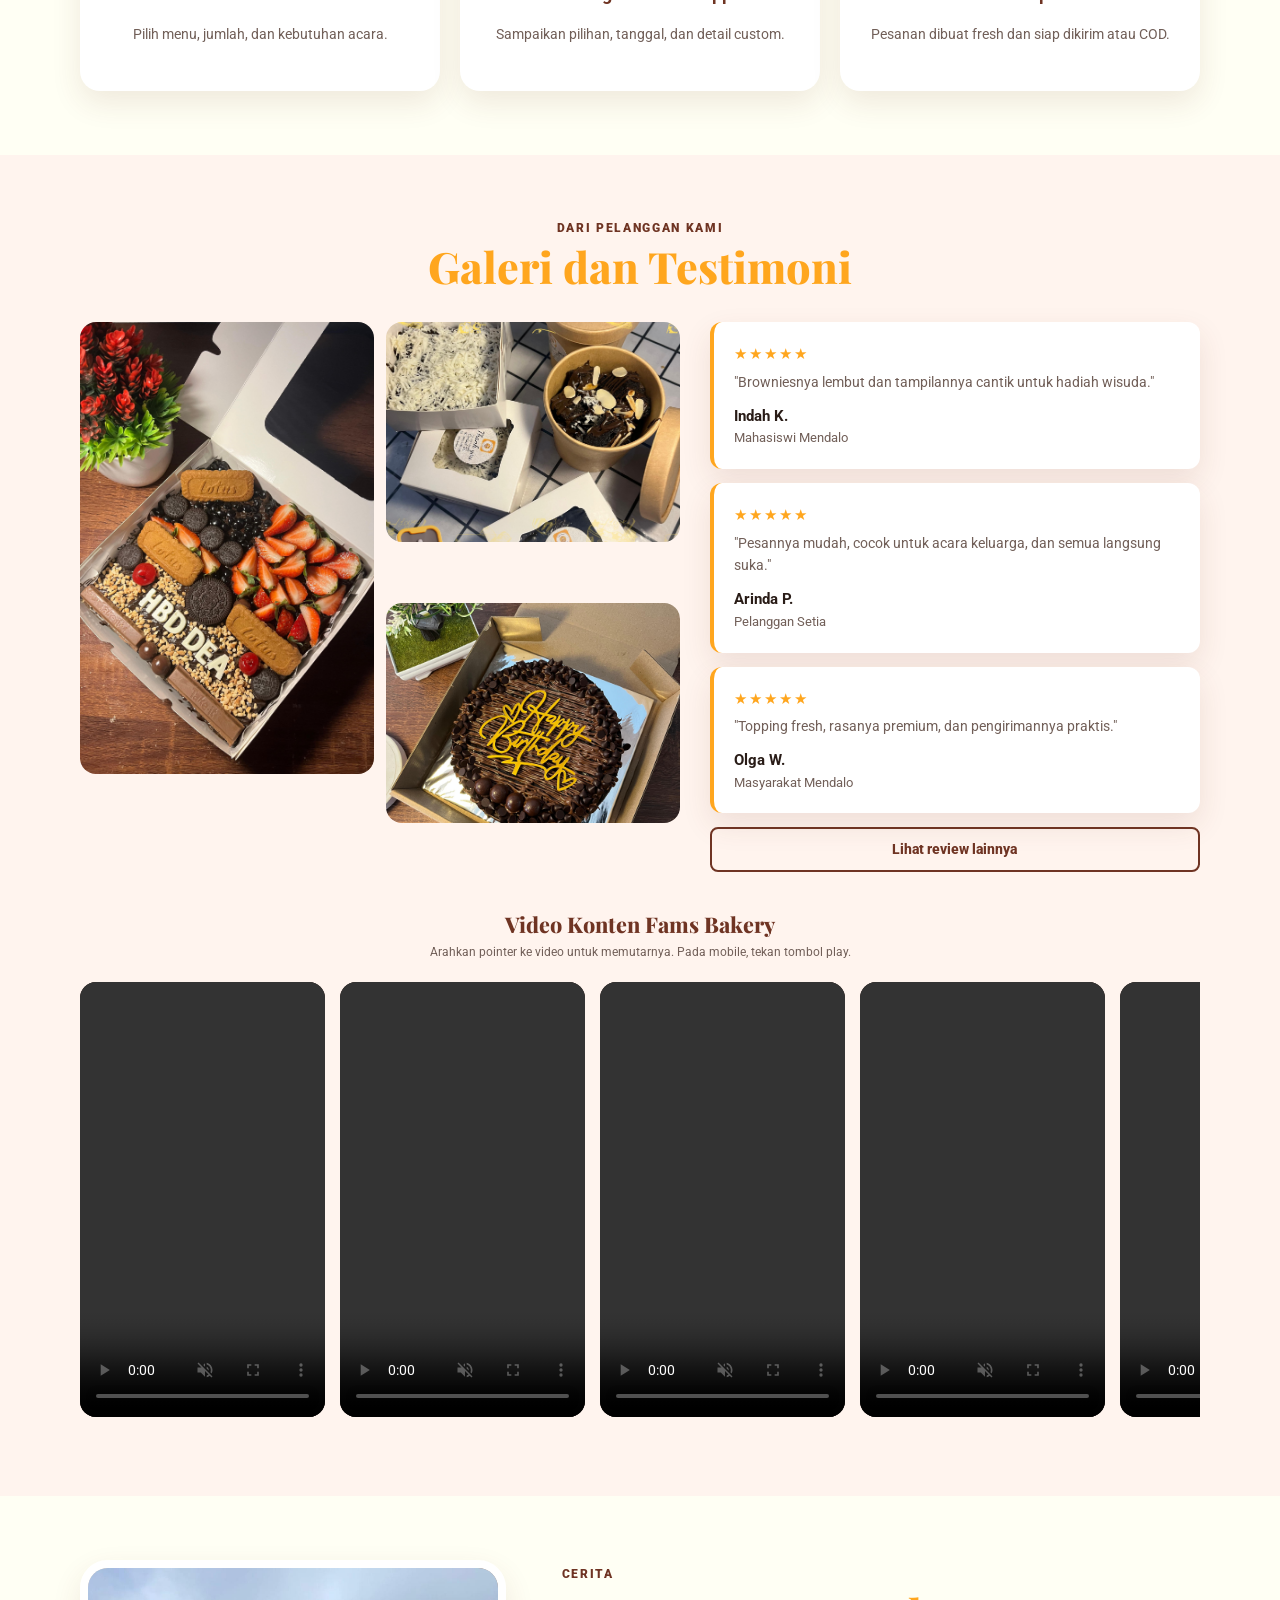
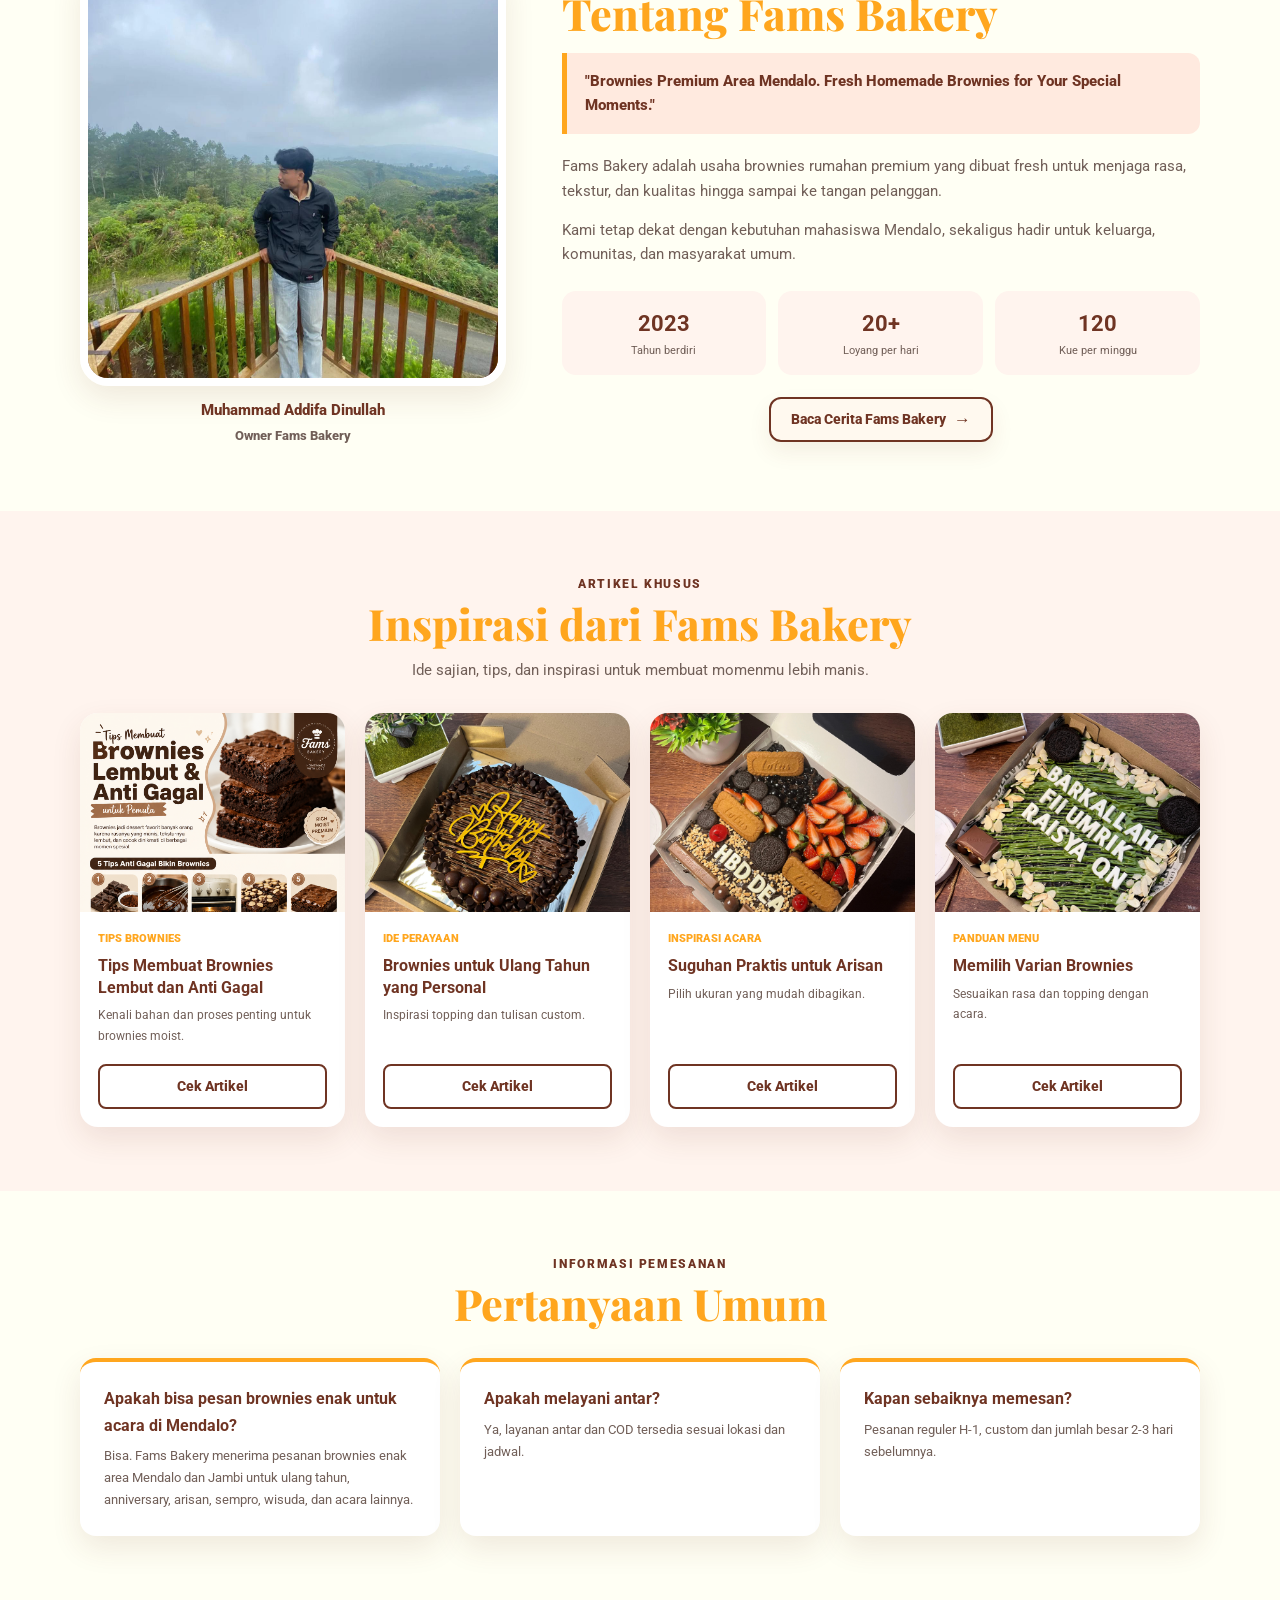
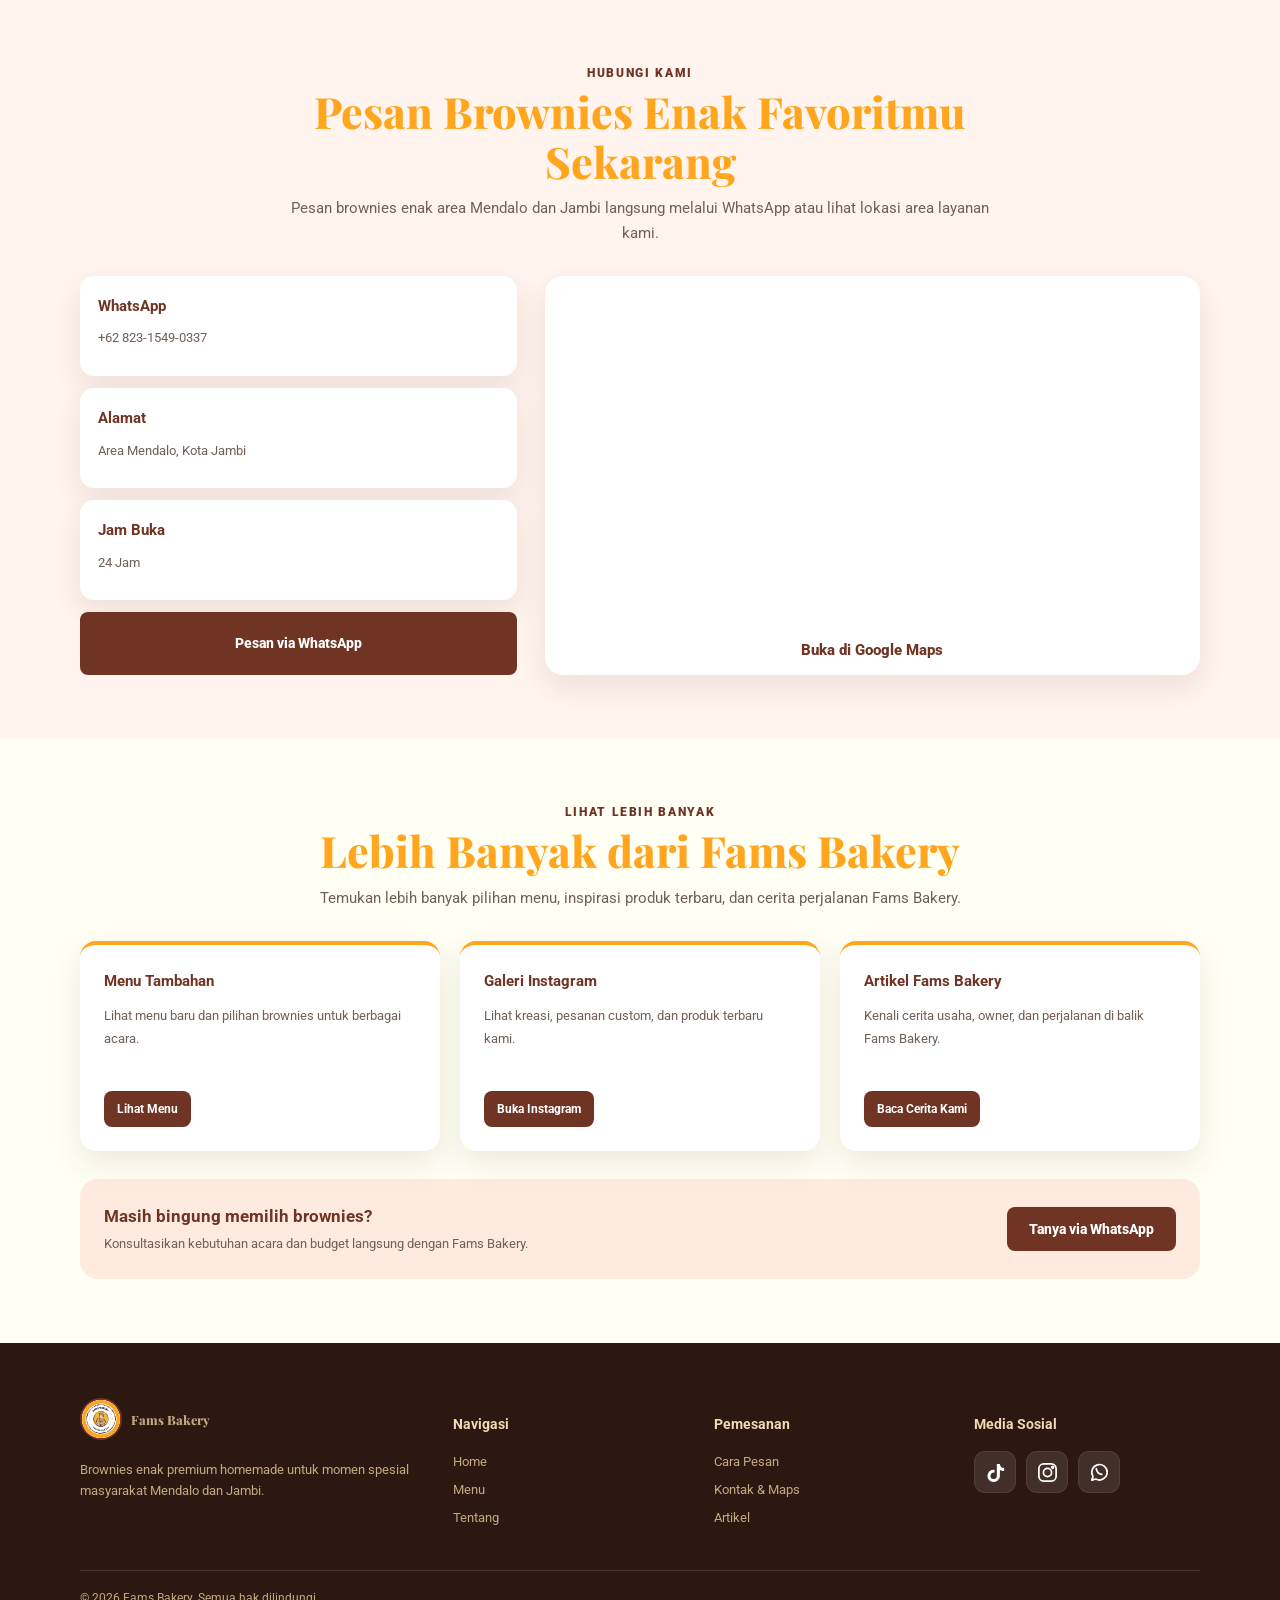
==== commit be922949: "Perbaikan minor" ====
--- a/index.html
+++ b/index.html
@@ -82,9 +82,9 @@
       <a class="brand" href="#hero"><span class="brand-mark"><img src="img/Logo-usaha.svg"
             alt="Logo Fams Bakery"></span><span>Fams Bakery</span></a>
       <div class="desktop-nav">
-        <a href="#hero">Home</a><a href="#catalog">Menu</a><a href="#how-to-order">Cara Pesan</a><a
+        <a href="#hero">Beranda</a><a href="#catalog">Menu</a><a href="#how-to-order">Cara Pesan</a><a
           href="#gallery">Galeri</a>
-        <a href="#about">About Us</a><a href="#faq">FAQ</a><a href="#contact">Kontak</a>
+        <a href="#about">Tentang Kami</a><a href="#faq">FAQ</a><a href="#contact">Kontak</a>
         <a class="btn btn-primary nav-cta" href="https://wa.me/6282315490337" target="_blank"
           rel="noopener noreferrer">Pesan Sekarang</a>
       </div>
@@ -92,9 +92,9 @@
         aria-controls="mobile-menu"><span></span><span></span><span></span></button>
     </div>
     <div class="mobile-menu" id="mobile-menu">
-      <a href="#hero">Home</a><a href="#catalog">Menu</a><a href="#how-to-order">Cara Pesan</a><a
+      <a href="#hero">Beranda</a><a href="#catalog">Menu</a><a href="#how-to-order">Cara Pesan</a><a
         href="#gallery">Galeri</a>
-      <a href="#about">About Us </a><a href="#faq">FAQ</a><a href="#contact">Kontak</a>
+      <a href="#about">Tentang Kami</a><a href="#faq">FAQ</a><a href="#contact">Kontak</a>
       <a class="btn btn-primary" href="https://wa.me/6282315490337" target="_blank" rel="noopener noreferrer">Pesan
         Sekarang</a>
     </div>
@@ -307,7 +307,7 @@
           <figcaption>Muhammad Addifa Dinullah<br><small>Owner Fams Bakery</small></figcaption>
         </figure>
         <div class="about-copy">
-          <p class="eyebrow">About Us</p>
+          <p class="eyebrow">Cerita</p>
           <h2>Tentang Fams Bakery</h2>
           <p class="brand-slogan">"Brownies Premium Area Mendalo. Fresh Homemade Brownies for Your Special Moments."</p>
           <p>Fams Bakery adalah usaha brownies rumahan premium yang dibuat fresh untuk menjaga rasa, tekstur, dan
--- a/css/style.css
+++ b/css/style.css
@@ -1,9 +1,9 @@
 :root{--cream:#fffff4;--alt:#fff4ee;--sand:#e8d5c6;--card:#ffeadf;--brown:#6f3423;--dark:#2c1810;--orange:#ffa61e;--text:#291c17;--muted:#715f58;--shadow:0 12px 30px rgba(111,52,35,.11)}
-*{box-sizing:border-box;scroll-behavior:smooth}html{scroll-padding-top:75px}body{margin:0;overflow-x:hidden;background:var(--cream);color:var(--text);font:400 15px/1.65 Roboto,sans-serif}img,video{display:block;max-width:100%}a{color:inherit;text-decoration:none}[hidden]{display:none!important}.container{width:min(1120px,calc(100% - 40px));margin:auto}.section{padding:76px 0;scroll-margin-top:70px}.section-alt{background:var(--alt)}.section-heading{max-width:700px;margin:0 auto 36px;text-align:center}.section-heading h2,.about-copy h2{margin:4px 0 10px;color:var(--orange);font:800 clamp(1.8rem,4vw,2.7rem)/1.15 "Playfair Display",serif}.section-heading p,.about-copy p{margin:0;color:var(--muted)}.eyebrow{margin:0;color:var(--brown)!important;font-size:.74rem;font-weight:900;letter-spacing:.14em;text-transform:uppercase}.promo-price-badge{position:relative;display:inline-flex;align-items:center;gap:10px;margin-top:22px;padding:10px 18px;border:2px dashed rgba(255,255,255,.8);border-radius:999px;background:linear-gradient(135deg,var(--orange),#ff7a1a);color:#fff;box-shadow:0 12px 26px rgba(255,122,26,.25),0 0 0 6px rgba(255,166,30,.12);transform:rotate(-1.5deg)}.promo-price-badge:before,.promo-price-badge:after{content:"";width:10px;height:10px;border-radius:50%;background:rgba(255,255,255,.75)}.promo-price-badge span{font-size:.68rem;font-weight:900;letter-spacing:.12em;text-transform:uppercase}.promo-price-badge strong{font:900 1rem Roboto,sans-serif;text-transform:uppercase}
+*{box-sizing:border-box;scroll-behavior:smooth}html{scroll-padding-top:75px}body{margin:0;overflow-x:hidden;background:var(--cream);color:var(--text);font:400 15px/1.65 Roboto,sans-serif}img,video{display:block;max-width:100%}a{color:inherit;text-decoration:none}[hidden]{display:none!important}.container{width:min(1120px,calc(100% - 40px));margin:auto}.section{padding:64px 0;scroll-margin-top:70px}.section-alt{background:var(--alt)}.section-heading{max-width:700px;margin:0 auto 30px;text-align:center}.section-heading h2,.about-copy h2{margin:4px 0 10px;color:var(--orange);font:800 clamp(1.8rem,4vw,2.7rem)/1.15 "Playfair Display",serif}.section-heading p,.about-copy p{margin:0;color:var(--muted)}.eyebrow{margin:0;color:var(--brown)!important;font-size:.74rem;font-weight:900;letter-spacing:.14em;text-transform:uppercase}.promo-price-badge{position:relative;display:inline-flex;align-items:center;gap:10px;margin-top:22px;padding:10px 18px;border:2px dashed rgba(255,255,255,.8);border-radius:999px;background:linear-gradient(135deg,var(--orange),#ff7a1a);color:#fff;box-shadow:0 12px 26px rgba(255,122,26,.25),0 0 0 6px rgba(255,166,30,.12);transform:rotate(-1.5deg)}.promo-price-badge:before,.promo-price-badge:after{content:"";width:10px;height:10px;border-radius:50%;background:rgba(255,255,255,.75)}.promo-price-badge span{font-size:.68rem;font-weight:900;letter-spacing:.12em;text-transform:uppercase}.promo-price-badge strong{font:900 1rem Roboto,sans-serif;text-transform:uppercase}
 .navbar{position:sticky;z-index:50;top:0;background:rgba(232,213,198,.96);box-shadow:0 3px 16px rgba(44,24,16,.09);backdrop-filter:blur(12px)}.nav-inner{display:flex;min-height:66px;align-items:center;justify-content:space-between;gap:20px}.brand{display:inline-flex;align-items:center;gap:9px;color:var(--brown);font:800 1.2rem "Playfair Display",serif;white-space:nowrap}.brand-mark{display:grid;width:42px;height:42px;overflow:hidden;place-items:center;border:2px solid var(--brown);border-radius:50%;background:var(--cream)}.brand-mark img{width:100%;height:100%;object-fit:cover}.desktop-nav{display:flex;align-items:center;gap:18px;font-size:.82rem;font-weight:700}.menu-toggle{display:none;width:42px;height:42px;padding:10px;border:0;background:none}.menu-toggle span{display:block;height:2px;margin:5px;background:var(--brown)}.mobile-menu{display:none;padding:8px 20px 20px}.mobile-menu.open{display:grid;gap:7px}.mobile-menu a:not(.btn){padding:7px;font-weight:700}
-.btn{display:inline-flex;min-height:44px;align-items:center;justify-content:center;padding:9px 20px;border:2px solid transparent;border-radius:8px;font-size:.86rem;font-weight:800}.btn-primary{background:var(--brown);color:#fff}.btn-outline{border-color:var(--brown);color:var(--brown)}.btn-outline:hover{background:var(--brown);color:#fff}.nav-cta{padding:7px 13px}.button-row{display:flex;flex-wrap:wrap;justify-content:center;gap:12px;margin-top:24px}.center-action{margin-top:34px;text-align:center}
-.hero{padding:0 0 40px;background:radial-gradient(circle at 50% 0,rgba(255,166,30,.1),transparent 38%),linear-gradient(180deg,var(--alt),var(--cream))}.hero-copy{max-width:980px;padding:42px 0 38px;text-align:center}.hero-copy .eyebrow{display:inline-block;padding:7px 13px;border:1px solid rgba(111,52,35,.12);border-radius:99px;background:rgba(255,255,255,.55)}.hero h1{max-width:980px;margin:18px auto 16px;color:var(--orange);font:800 clamp(2.3rem,5vw,4.25rem)/1.08 "Playfair Display",serif;letter-spacing:-.025em;text-wrap:balance}.hero-text{max-width:670px;margin:auto;color:var(--muted);font-size:1.02rem;line-height:1.7}.occasion-list{display:flex;flex-wrap:wrap;justify-content:center;gap:8px;margin-top:20px}.occasion-list span,.tag{padding:5px 10px;border-radius:99px;background:var(--card);color:var(--brown);font-size:.71rem;font-weight:800}.hero-copy .button-row{margin-top:22px}.hero-gallery{display:grid;width:min(900px,calc(100% - 40px));grid-template-columns:1fr 1fr;gap:14px;overflow:hidden;border:6px solid rgba(255,255,255,.72);border-radius:24px;background:#fff;box-shadow:var(--shadow)}.hero-gallery img{width:100%;aspect-ratio:3/4;object-fit:cover}
-.feature-grid,.product-grid,.steps-grid,.article-grid,.faq-grid,.more-grid{display:grid;gap:20px}.feature-grid{grid-template-columns:repeat(4,1fr)}.feature-grid article,.faq-grid article,.more-grid a{padding:24px;border-radius:16px;background:#fff;box-shadow:var(--shadow)}.feature-grid strong,.more-grid strong{color:var(--brown)}.feature-grid p,.faq-grid p,.more-grid span{margin:6px 0 0;color:var(--muted);font-size:.84rem}
+.btn{display:inline-flex;min-height:44px;align-items:center;justify-content:center;padding:9px 20px;border:2px solid transparent;border-radius:8px;font-size:.86rem;font-weight:800}.btn-primary{background:var(--brown);color:#fff}.btn-outline{border-color:var(--brown);color:var(--brown)}.btn-outline:hover{background:var(--brown);color:#fff}.nav-cta{padding:7px 13px}.button-row{display:flex;flex-wrap:wrap;justify-content:center;gap:12px;margin-top:24px}.center-action{margin-top:26px;text-align:center}
+.hero{padding:0 0 24px;background:radial-gradient(circle at 50% 0,rgba(255,166,30,.1),transparent 38%),linear-gradient(180deg,var(--alt),var(--cream))}.hero-copy{max-width:980px;padding:42px 0 38px;text-align:center}.hero-copy .eyebrow{display:inline-block;padding:7px 13px;border:1px solid rgba(111,52,35,.12);border-radius:99px;background:rgba(255,255,255,.55)}.hero h1{max-width:980px;margin:18px auto 16px;color:var(--orange);font:800 clamp(2.3rem,5vw,4.25rem)/1.08 "Playfair Display",serif;letter-spacing:-.025em;text-wrap:balance}.hero-text{max-width:670px;margin:auto;color:var(--muted);font-size:1.02rem;line-height:1.7}.occasion-list{display:flex;flex-wrap:wrap;justify-content:center;gap:8px;margin-top:20px}.occasion-list span,.tag{padding:5px 10px;border-radius:99px;background:var(--card);color:var(--brown);font-size:.71rem;font-weight:800}.hero-copy .button-row{margin-top:22px}.hero-gallery{display:grid;width:min(900px,calc(100% - 40px));grid-template-columns:1fr 1fr;gap:14px;overflow:hidden;border:6px solid rgba(255,255,255,.72);border-radius:24px;background:#fff;box-shadow:var(--shadow)}.hero-gallery img{width:100%;aspect-ratio:3/4;object-fit:cover}
+.feature-grid,.product-grid,.steps-grid,.article-grid,.faq-grid,.more-grid{display:grid;gap:20px}#products{padding-top:44px;padding-bottom:34px}#catalog{padding-top:38px;padding-bottom:36px}#how-to-order{padding-top:38px}.feature-grid{grid-template-columns:repeat(4,1fr)}.feature-grid article,.faq-grid article,.more-grid a{padding:24px;border-radius:16px;background:#fff;box-shadow:var(--shadow)}.feature-grid strong,.more-grid strong{color:var(--brown)}.feature-grid p,.faq-grid p,.more-grid span{margin:6px 0 0;color:var(--muted);font-size:.84rem}
 .product-grid{grid-template-columns:repeat(3,1fr)}.product-card{overflow:hidden;border-radius:20px;background:#fff;box-shadow:var(--shadow)}.product-card.best-seller{box-shadow:0 16px 36px rgba(111,52,35,.15)}.product-card img{width:100%;aspect-ratio:4/3;object-fit:cover}.card-body{display:flex;min-height:220px;flex-direction:column;align-items:flex-start;padding:22px}.card-body h3{margin:11px 0 6px;color:var(--brown);font:800 1.3rem "Playfair Display",serif}.card-body p{margin:0 0 18px;color:var(--muted);font-size:.86rem}.card-body strong{margin-top:auto;color:var(--brown);font-size:.78rem}.tag-best{background:linear-gradient(135deg,var(--orange),#ff7a1a);color:#fff;box-shadow:0 8px 18px rgba(255,122,26,.22);letter-spacing:.04em;text-transform:uppercase}
 .steps-grid{grid-template-columns:repeat(3,1fr)}.steps-grid article{padding:32px 24px;border-radius:20px;background:#fff;text-align:center;box-shadow:var(--shadow)}.steps-grid span{display:flex;width:72px;height:72px;margin:0 auto 18px;align-items:center;justify-content:center;border-radius:50%;background:var(--brown);color:#fff;font:900 2rem/1 "Playfair Display",serif}.steps-grid span::before{content:attr(data-step);transform:translateY(-1px)}.steps-grid h3{margin:0;color:var(--brown)}.steps-grid p{color:var(--muted);font-size:.85rem}
 .gallery-testimonial-grid{display:grid;grid-template-columns:1.1fr .9fr;gap:30px}.photo-grid{display:grid;grid-template-columns:1fr 1fr;gap:12px}.photo-grid img{width:100%;height:220px;border-radius:16px;object-fit:cover}.photo-grid img:first-child{height:452px;grid-row:span 2}.testimonial-list{display:grid;gap:14px}.testimonial-list article{padding:20px;border-left:4px solid var(--orange);border-radius:12px;background:#fff;box-shadow:var(--shadow)}.testimonial-list p{margin:4px 0 10px;color:var(--muted);font-size:.86rem}.testimonial-list small{display:block;color:var(--muted)}.stars{color:var(--orange);letter-spacing:2px}.video-heading{margin:38px 0 14px;text-align:center}.video-heading h3{margin:0;color:var(--brown);font:800 1.35rem "Playfair Display",serif}.video-heading p{margin:4px;color:var(--muted);font-size:.78rem}.video-strip{display:flex;gap:15px;overflow-x:auto;padding:5px 3px 15px;scroll-snap-type:x mandatory}.video-strip video{flex:0 0 245px;width:245px;aspect-ratio:9/16;border-radius:16px;background:var(--dark);object-fit:cover;scroll-snap-align:start}
@@ -12,6 +12,6 @@
 .faq-grid{grid-template-columns:repeat(3,1fr)}.faq-grid article{border-top:4px solid var(--orange)}.faq-grid h3{margin:0;color:var(--brown);font-size:1rem}.contact-grid{display:grid;grid-template-columns:.8fr 1.2fr;gap:28px}.contact-details{display:grid;gap:12px}.contact-details article{display:grid;padding:18px;border-radius:14px;background:#fff;box-shadow:var(--shadow)}.contact-details strong{color:var(--brown)}.contact-details span{color:var(--muted);font-size:.82rem}.map-card{overflow:hidden;border-radius:18px;background:#fff;box-shadow:var(--shadow)}.map-card iframe{display:block;width:100%;height:350px;border:0}.map-card a{display:block;padding:12px;color:var(--brown);font-weight:800;text-align:center}.more-grid{grid-template-columns:repeat(3,1fr)}.more-grid a{display:flex;min-height:210px;flex-direction:column;gap:6px;border-top:4px solid var(--orange);transition:transform .2s ease,box-shadow .2s ease}.more-grid a:hover{transform:translateY(-4px)}.more-cta{align-self:flex-start;margin-top:auto;padding:8px 13px;border-radius:8px;background:var(--brown);color:#fff;font-size:.76rem}.more-contact{display:flex;align-items:center;justify-content:space-between;gap:24px;margin-top:28px;padding:24px;border-radius:18px;background:var(--card)}.more-contact div{display:grid;gap:3px}.more-contact strong{color:var(--brown);font-size:1.05rem}.more-contact span{color:var(--muted);font-size:.84rem}
 .footer{padding:55px 0 22px;background:var(--dark);color:#f5e6d0}.footer-grid{display:grid;grid-template-columns:1.5fr repeat(3,1fr);gap:35px}.footer-brand{color:#f5d8b5}.footer-grid p,.footer-grid a{color:#c4a882;font-size:.8rem}.footer-grid>div>a:not(.brand){display:block;margin:7px 0}.footer-grid h3{color:#f5d8b5;font-size:.9rem}.social-links{display:flex;gap:10px}.social-links a{display:grid;width:42px;height:42px;place-items:center;border:1px solid rgba(255,255,255,.08);border-radius:11px;background:rgba(255,255,255,.1);color:#fff;transition:transform .2s ease,background .2s ease,border-color .2s ease}.social-links a:hover{transform:translateY(-2px);border-color:rgba(255,166,30,.5);background:rgba(255,166,30,.18)}.social-links svg{width:23px;height:23px;fill:none;stroke:#fff;stroke-width:1.8;stroke-linecap:round;stroke-linejoin:round}.social-links a:first-child svg{fill:#fff;stroke:none}.footer-bottom{margin-top:35px;padding-top:18px;border-top:1px solid rgba(255,255,255,.12);color:#c4a882;font-size:.75rem}
 @media(max-width:1024px){.desktop-nav{gap:11px;font-size:.74rem}.nav-cta{display:none}.feature-grid,.article-grid{grid-template-columns:repeat(2,1fr)}}
-@media(max-width:768px){.container{width:min(100% - 32px,680px)}.section{padding:58px 0}.desktop-nav{display:none}.menu-toggle{display:block}.hero.section{padding-top:0}.hero{padding-bottom:28px}.hero-copy{padding:18px 0 30px}.hero-gallery{width:min(620px,calc(100% - 32px));gap:8px;border-width:4px}.product-grid,.steps-grid,.faq-grid{grid-template-columns:repeat(2,1fr)}.gallery-testimonial-grid,.about-grid,.contact-grid{grid-template-columns:1fr}.about-grid{gap:30px}.owner-card{max-width:470px;margin:auto}.article-grid{grid-template-columns:repeat(2,1fr)}.more-grid{grid-template-columns:1fr}.more-grid a{min-height:180px}.footer-grid{grid-template-columns:repeat(2,1fr)}}
-@media(max-width:520px){body{font-size:14px}.container{width:calc(100% - 28px)}.section{padding:48px 0}.nav-inner{min-height:58px}.brand-mark{width:38px;height:38px}.hero-copy{padding:12px 0 24px}.hero-copy .eyebrow{padding:5px 9px;font-size:.65rem}.hero h1{margin-top:14px;font-size:clamp(1.9rem,9.4vw,2.75rem);line-height:1.08}.hero-text{font-size:.94rem;line-height:1.6}.occasion-list{margin-top:17px}.hero-copy .button-row{margin-top:18px}.button-row{display:grid}.button-row .btn,.contact-details .btn{width:100%}.hero-gallery{width:calc(100% - 28px);grid-template-columns:1fr;border-radius:18px}.feature-grid,.product-grid,.steps-grid,.article-grid,.faq-grid{grid-template-columns:1fr}.photo-grid img{height:145px}.photo-grid img:first-child{height:302px}.video-strip video{flex-basis:210px;width:210px}.owner-photo{min-height:300px}.stats-grid{gap:6px}.stats-grid div{padding:10px 4px}.about-action{margin-top:18px}.about-article-link{width:min(100%,300px);min-height:46px;padding:9px 16px}.map-card iframe{height:280px}.more-contact{align-items:stretch;flex-direction:column}.more-contact .btn{width:100%}.footer-grid{grid-template-columns:1fr;gap:24px}}
+@media(max-width:768px){.container{width:min(100% - 32px,680px)}.section{padding:48px 0}.desktop-nav{display:none}.menu-toggle{display:block}.hero.section{padding-top:0}.hero{padding-bottom:22px}.hero-copy{padding:18px 0 30px}#products{padding-top:42px;padding-bottom:40px}#catalog{padding-top:44px;padding-bottom:42px}#how-to-order{padding-top:44px}.hero-gallery{width:min(620px,calc(100% - 32px));gap:8px;border-width:4px}.product-grid,.steps-grid,.faq-grid{grid-template-columns:repeat(2,1fr)}.gallery-testimonial-grid,.about-grid,.contact-grid{grid-template-columns:1fr}.about-grid{gap:30px}.owner-card{max-width:470px;margin:auto}.article-grid{grid-template-columns:repeat(2,1fr)}.more-grid{grid-template-columns:1fr}.more-grid a{min-height:180px}.footer-grid{grid-template-columns:repeat(2,1fr)}}
+@media(max-width:520px){body{font-size:14px}.container{width:calc(100% - 28px)}.section{padding:40px 0}.nav-inner{min-height:58px}.brand-mark{width:38px;height:38px}.hero-copy{padding:12px 0 24px}.hero-copy .eyebrow{padding:5px 9px;font-size:.65rem}.hero h1{margin-top:14px;font-size:clamp(1.9rem,9.4vw,2.75rem);line-height:1.08}.hero-text{font-size:.94rem;line-height:1.6}.occasion-list{margin-top:17px}.hero-copy .button-row{margin-top:18px}#products{padding-top:34px;padding-bottom:34px}#catalog{padding-top:38px;padding-bottom:36px}#how-to-order{padding-top:38px}.button-row{display:grid}.button-row .btn,.contact-details .btn{width:100%}.hero-gallery{width:calc(100% - 28px);grid-template-columns:1fr;border-radius:18px}.feature-grid,.product-grid,.steps-grid,.article-grid,.faq-grid{grid-template-columns:1fr}.photo-grid img{height:145px}.photo-grid img:first-child{height:302px}.video-strip video{flex-basis:210px;width:210px}.owner-photo{min-height:300px}.stats-grid{gap:6px}.stats-grid div{padding:10px 4px}.about-action{margin-top:18px}.about-article-link{width:min(100%,300px);min-height:46px;padding:9px 16px}.map-card iframe{height:280px}.more-contact{align-items:stretch;flex-direction:column}.more-contact .btn{width:100%}.footer-grid{grid-template-columns:1fr;gap:24px}}
 @media(max-width:360px){.container{width:calc(100% - 24px)}.hero-gallery{height:auto}.stats-grid{grid-template-columns:1fr}.photo-grid{grid-template-columns:1fr}.photo-grid img,.photo-grid img:first-child{height:220px;grid-row:auto}}
